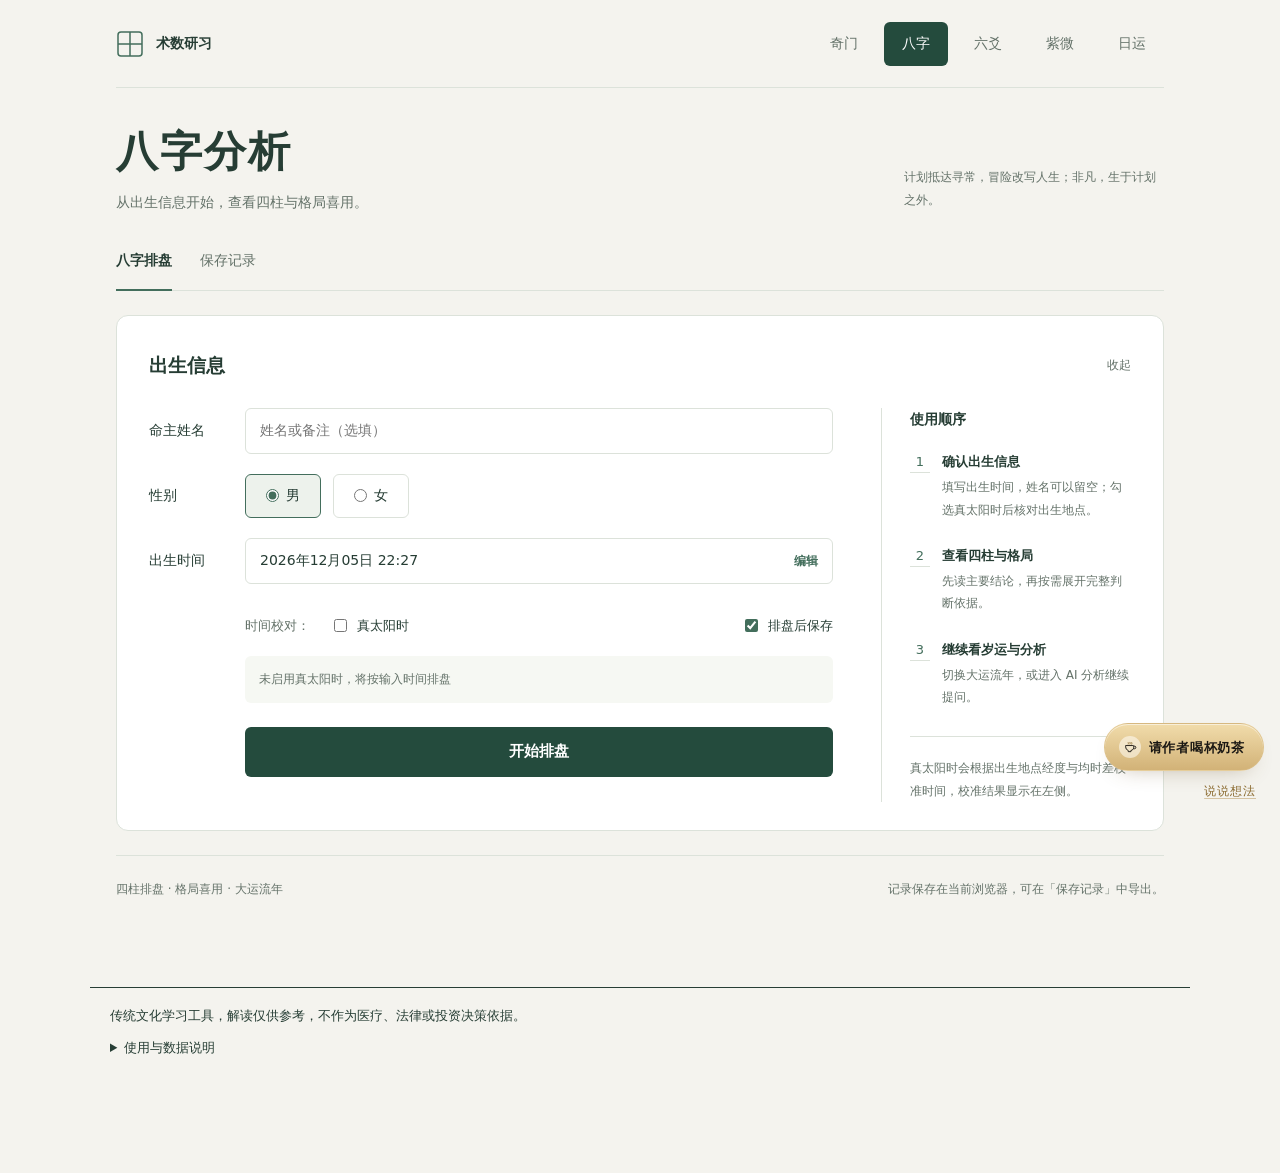
==== bazi.html @ c70328d0 "feat(support): 手机抽屉入口与打赏漏斗埋点 手机滚动线性露茶杯、点开抽屉；Umami 记录点击/建单成功失败/到账。" ====
<!DOCTYPE html>
<html lang="zh-CN">
<head>
<meta charset="UTF-8">
<meta name="viewport" content="width=device-width, initial-scale=1.0, user-scalable=yes, maximum-scale=3.0">
<title>八字四柱排盘 · 传统文化学习工具</title>
<meta name="description" content="演示传统八字四柱排盘，查看格局与岁运条件，供传统文化学习参考。">
<style>
:root{
  --bg:#f4f3ee;
  --card:#fff;
  --soft:#fbfaf7;
  --ink:#263d34;
  --muted:#647269;
  --line:#dce2da;
  --gold:#436e5c;
  --gold-soft:#edf2ec;
  --black:#244b3d;
  --red:#345b49;
  --green:#236b58;
  --shadow:none;
  --wood:#287455;
  --fire:#b34239;
  --earth:#8a5d25;
  --metal:#846620;
  --water:#2e658d;
}
*{box-sizing:border-box}
html{background:var(--bg)}
body{
  margin:0;
  min-height:100vh;
  color:var(--ink);
  font-family:"Microsoft YaHei","PingFang SC",system-ui,sans-serif;
  background:var(--bg);
}
button,input,select{font:inherit}
.page{max-width:1020px;margin:0 auto;padding:28px 16px 48px}
.top{text-align:center;margin-bottom:18px}
.top-row{display:flex;justify-content:center;gap:10px;flex-wrap:wrap;margin-bottom:10px}
.back{
  display:inline-flex;
  align-items:center;
  justify-content:center;
  min-height:34px;
  padding:0 14px;
  border:1px solid rgba(180,147,80,.42);
  border-radius:999px;
  background:rgba(255,255,255,.82);
  color:#7a5b25;
  text-decoration:none;
  font-size:13px;
  font-weight:700;
  cursor:pointer;
}
.back[aria-current="page"]{color:#fff;background:#4d525c;border-color:#4d525c}
h1{margin:0;font-size:32px;letter-spacing:3px;color:#222}
.sub{margin-top:7px;color:#647269;font-size:14px;letter-spacing:2px}
.life-note{margin:6px 0 0;color:#647269;font-size:12px}
.entry-card,.result-card,.core-card{
  background:rgba(255,255,255,.96);
  border:1px solid var(--line);
  box-shadow:var(--shadow);
}
.entry-card{
  max-width:690px;
  margin:0 auto 18px;
  padding:34px 42px;
  border-radius:26px;
}
.entry-card summary{
  cursor:pointer;
  list-style:none;
  font-weight:900;
  color:var(--red);
  display:flex;
  align-items:center;
  justify-content:space-between;
  margin:-8px 0 4px;
}
.entry-card summary::-webkit-details-marker{display:none}
.entry-card summary::after{content:'展开';font-size:13px;color:var(--gold)}
.entry-card[open] summary::after{content:'收起'}
.basic-dashboard{display:grid;gap:16px;margin-bottom:16px}
.field{display:grid;grid-template-columns:96px 1fr;gap:14px;align-items:center;margin-bottom:18px}
#birthLocationField[hidden]{display:none!important}
.field>label{font-size:15px;color:#222}
.field input[type=text],.display-field,.editor-panel input,.editor-panel select,.ai-controls textarea,.ai-controls select,.ai-followup textarea{
  width:100%;
  min-height:40px;
  border:1px solid #ddd6c8;
  border-radius:8px;
  background:#fff;
  color:#222;
  padding:0 14px;
  outline:none;
}
.field input:focus,.display-field:focus,.editor-panel input:focus,.editor-panel select:focus,.ai-controls textarea:focus,.ai-controls select:focus,.ai-followup textarea:focus{
  border-color:var(--gold);
  box-shadow:0 0 0 3px rgba(67,110,92,.14);
}
.display-field{text-align:left;cursor:pointer}
.segmented{display:flex;gap:30px;align-items:center}
.segmented label,.options label{display:inline-flex;gap:7px;align-items:center}
.segmented input,.options input{accent-color:var(--gold)}
.editor-panel{
  grid-column:2;
  margin-top:8px;
  border:1px solid #e8ddc8;
  border-radius:16px;
  background:#fcfdf9;
  padding:12px;
}
.time-grid{display:grid;grid-template-columns:1.1fr repeat(4,1fr);gap:8px}
.year-control{min-width:0}
.year-control input{height:100%}
.birth-year-picker{display:none}
.location-list{display:grid;gap:8px;margin-top:10px}
.location-option{
  display:flex;
  justify-content:space-between;
  gap:10px;
  align-items:center;
  border:1px solid #dce2da;
  border-radius:12px;
  background:#fff;
  padding:10px 12px;
  text-align:left;
  cursor:pointer;
}
.location-option:hover{border-color:var(--gold);background:#f5f7f1}
.location-option span{font-size:12px;color:#746b60}
.custom-location{
  margin-top:10px;
  border-top:1px dashed #dce2da;
  padding-top:10px;
}
.custom-title{font-size:12px;color:#806742;margin-bottom:8px;font-weight:700}
.custom-row{display:grid;grid-template-columns:1fr 1fr auto;gap:8px}
.custom-row input{
  width:100%;
  border:1px solid #dce2da;
  border-radius:10px;
  padding:9px 10px;
  background:#fcfdf9;
}
.custom-row button{
  border:1px solid var(--line);
  border-radius:10px;
  background:#f5f7f1;
  color:#694a20;
  padding:0 12px;
  font-weight:800;
  cursor:pointer;
}
.options{display:flex;gap:24px;margin:10px 0 16px 110px;color:#333}
.solar-preview{
  margin-left:110px;
  color:#69727f;
  font-size:14px;
  line-height:1.8;
}
.build-btn{
  display:block;
  width:calc(100% - 110px);
  margin:28px 0 0 110px;
  border:0;
  border-radius:999px;
  background:var(--black);
  color:#ffffff;
  min-height:58px;
  font-size:18px;
  font-weight:800;
  cursor:pointer;
}
.build-btn:hover{filter:brightness(1.12)}
.home-tabs{
  max-width:690px;
  margin:0 auto 12px;
}
.display-mode{
  display:inline-grid;
  grid-template-columns:repeat(2,1fr);
  padding:3px;
  border:1px solid rgba(180,147,80,.42);
  border-radius:999px;
  background:rgba(255,255,255,.82);
}
.display-mode button{
  min-width:58px;
  min-height:28px;
  border:0;
  border-radius:999px;
  background:transparent;
  color:#765f3c;
  font-size:12px;
  font-weight:800;
  cursor:pointer;
}
.display-mode button.active{background:#151515;color:#ffffff}
.structure-title-row{position:relative;display:flex;align-items:center;justify-content:center;min-height:36px;margin-bottom:8px}
.structure-title-row .section-title{margin-bottom:0}
.structure-title-row .display-mode{position:absolute;right:0;top:50%;transform:translateY(-50%)}
body:not([data-display-mode="professional"]) .professional-only{display:none!important}
body[data-display-mode="professional"] .standard-only{display:none!important}
.mode-copy{display:block}
.plain-intro{margin:0 0 8px;color:#6f6252;line-height:1.65}
.reading-guide{
  margin-top:12px;
  padding:12px;
  border:1px solid #dce2da;
  border-radius:8px;
  background:#fffcf5;
  color:#493d2d;
  line-height:1.75;
}
.reading-guide h3{margin:0 0 8px;color:#9d2d20;font-size:16px}
.reading-guide p{margin:5px 0}
.reading-guide strong{color:#7f2b20}
.guide-grid{display:grid;grid-template-columns:repeat(2,minmax(0,1fr));gap:8px}
.guide-item{padding:9px 10px;border:1px solid #efe1c7;border-radius:6px;background:#fffefb}
.guide-item b{display:block;margin-bottom:3px;color:#8e2d22}
.reasoning-chain{display:flex;flex-wrap:wrap;align-items:center;gap:6px}
.reasoning-chain span{padding:4px 8px;border:1px solid #e8d4ad;border-radius:6px;background:#f5f7f1;color:#70481a;font-weight:700}
.history-home{
  max-width:690px;
  margin:0 auto 18px;
}
.home-panel{display:none}
.home-panel.active{display:block}
.result-area{max-width:960px;margin:0 auto}
.result-area[hidden]{display:none}
.home-tabs,.bazi-tabs{
  display:grid;
  grid-template-columns:repeat(4,1fr);
  gap:8px;
  margin:0 0 14px;
}
.home-tabs{grid-template-columns:repeat(2,1fr);margin:0 auto 12px}
.home-tabs button,.bazi-tabs button{
  border:1px solid #c6d2c4;
  border-radius:999px;
  background:#f5f7f1;
  color:#72531e;
  min-height:38px;
  font-weight:800;
  cursor:pointer;
}
.home-tabs button.active,.bazi-tabs button.active{
  background:#111;
  border-color:#111;
  color:#ffffff;
}
.bazi-view{display:none}
.bazi-view.active{display:block}
.core-cards{display:grid;grid-template-columns:repeat(4,1fr);gap:14px;margin-bottom:14px}
.core-cards[hidden]{display:none!important}
.core-card{border-radius:18px;padding:18px;min-height:126px}
.core-card span,.section-title{display:block;color:#647269;font-size:14px;margin-bottom:8px}
.core-card strong{display:block;font-size:28px;line-height:1.22;color:var(--red)}
.core-card em{display:block;margin-top:8px;color:#6f675d;font-style:normal;font-size:13px;line-height:1.45}
.info-grid{display:grid;grid-template-columns:repeat(2,1fr);gap:10px}
.info-grid div{border:1px solid #dce2da;border-radius:12px;background:#fffaf2;padding:12px 14px}
.info-grid b{display:block;color:var(--red);font-size:13px;margin-bottom:6px}
.info-grid span{display:block;color:#253348;line-height:1.45}
.section-head{display:flex;align-items:center;justify-content:center;gap:10px;margin-bottom:10px}
.section-head .section-title{margin-bottom:0}
.small-action{border:1px solid #c6d2c4;border-radius:999px;background:#f5f7f1;color:#72531e;min-height:32px;padding:0 12px;font-size:13px;font-weight:800;cursor:pointer}
.small-action:hover{background:#fff2d8}
.pillar-stack-summary{
  display:grid;
  grid-template-columns:repeat(4,1fr);
  gap:8px;
  margin-top:2px;
}
.pillar-stack{
  min-width:0;
  border:1px solid #e2e7dc;
  border-radius:12px;
  background:#f5f7f1;
  padding:8px 4px;
  text-align:center;
}
.pillar-stack small{
  display:block;
  margin-bottom:5px;
  color:#8a7d70;
  font-size:11px;
  font-weight:700;
}
.pillar-stack b{
  display:block;
  font-size:26px;
  line-height:1;
  font-weight:900;
}
.pillar-stack b+ b{margin-top:6px}
.result-card{border-radius:18px;padding:18px;margin-bottom:14px;overflow:hidden}
.section-title{font-weight:800;color:#a8762f;text-align:center;font-size:16px}
.pillar-table{width:100%;border-collapse:collapse;text-align:center}
.pillar-table th,.pillar-table td{border-bottom:1px solid #e8ede3;padding:10px 8px;vertical-align:middle}
.pillar-table th{color:#647269;background:#faf7f1;font-size:13px}
.pillar-table .row-label{width:82px}
.pillar-table tr:last-child th,.pillar-table tr:last-child td{vertical-align:top}
.pillar-table-wrap{overflow-x:auto}
.pillar-table-wrap .pillar-table{min-width:860px}
.pillar-table small{display:block;color:#a8762f;font-size:11px;margin-top:3px}
.stem,.branch{font-size:36px;font-weight:900;line-height:1.1}
.hidden-stems{line-height:1.7;font-size:13px}
.wx-木{color:var(--wood)}.wx-火{color:var(--fire)}.wx-土{color:var(--earth)}.wx-金{color:var(--metal)}.wx-水{color:var(--water)}
.structure-grid{display:grid;grid-template-columns:1fr 1fr;gap:18px}
.wx-row{display:grid;grid-template-columns:36px 1fr 46px;gap:10px;align-items:center;margin-bottom:10px}
.wx-row div{height:10px;background:#efe8dc;border-radius:999px;overflow:hidden}
.wx-row i{display:block;height:100%;background:var(--gold);border-radius:999px}
.structure-note{display:grid;gap:10px}
.note-line{border:1px solid #e2e7dc;background:#f5f7f1;border-radius:10px;padding:10px 12px;line-height:1.65;color:#433a31}
.relation-list{display:flex;flex-wrap:wrap;gap:8px;margin-top:12px}
.tag{border:1px solid #dce2da;background:#f5f7f1;border-radius:8px;padding:6px 9px;color:#604722;font-size:13px}
.detail-grid{display:grid;grid-template-columns:repeat(2,1fr);gap:10px;margin-top:12px}
.detail-box{border:1px solid #e2e7dc;background:#fcfdf9;border-radius:12px;padding:11px 12px;line-height:1.65;color:#433a31}
.detail-box strong{color:#9b2f22}
.detail-box-heading{display:flex;align-items:center;gap:6px}
.explain-help{position:relative;display:inline-flex;align-items:center;margin-left:6px;vertical-align:middle}
.explain-help-button{display:inline-grid;place-items:center;width:18px;height:18px;padding:0;border:1px solid #c9a96e;border-radius:50%;background:#f5f7f1;color:#76501f;font:800 12px/1 Arial,sans-serif;cursor:help}
.explain-help-button:focus-visible{outline:2px solid #9b2f22;outline-offset:2px}
.explain-help-popover{position:absolute;z-index:30;top:calc(100% + 8px);left:-6px;width:min(410px,calc(100vw - 48px));padding:13px 14px;border:1px solid #dfc89e;border-radius:8px;background:#fcfdf9;box-shadow:0 10px 28px rgba(67,58,49,.18);color:#433a31;font-size:13px;font-weight:400;line-height:1.65;opacity:0;visibility:hidden;transform:translateY(-4px);pointer-events:none;transition:opacity .16s ease,transform .16s ease,visibility .16s ease}
.explain-help.is-open .explain-help-popover{opacity:1;visibility:visible;transform:translateY(0);pointer-events:auto}
.explain-help-backdrop,.explain-help-close{display:none}
@media(hover:hover) and (pointer:fine){
  .explain-help:hover .explain-help-popover,.explain-help:focus-within .explain-help-popover{opacity:1;visibility:visible;transform:translateY(0);pointer-events:auto}
}
.detail-box:nth-child(even) .explain-help-popover,.note-line .explain-help-popover,.pattern-score-help .explain-help-popover{right:-6px;left:auto}
.explain-help-popover b{display:block;margin-bottom:5px;color:#9b2f22;font-size:14px}
.explain-help-popover p{margin:0 0 8px}
.explain-help-popover ul{margin:0 0 8px;padding-left:18px}
.explain-help-popover li+li{margin-top:4px}
.explain-help-popover p:last-child{margin-bottom:0}
.pattern-score-help .explain-help-popover p:last-child{font-weight:800}
.classical-pattern-note{display:block;margin-top:8px;padding-top:7px;border-top:1px solid #e2e7dc;color:#806f5d;font-size:12px;line-height:1.6}
.summary-panel{margin-top:12px;border:1px solid #e2e7dc;background:#fcfdf9;border-radius:14px;padding:13px}
.summary-panel h3{margin:0 0 10px;color:#9b2f22;font-size:15px}
.summary-panel .relation-list{margin-top:0}
.luck-table{width:100%;border-collapse:collapse;text-align:center}
.luck-table th,.luck-table td{border-bottom:1px solid #e8ede3;padding:10px 8px}
.luck-table th{background:#faf7f1;color:#647269}
.luck-table .current-luck{background:#edf3e7;color:#8a2f20;font-weight:800}
.luck-overview{display:grid;grid-template-columns:1fr 1fr;gap:10px;margin:12px 0}
.luck-overview .detail-box{margin:0}
.luck-rail{
  display:grid;
  grid-auto-flow:column;
  grid-auto-columns:minmax(118px,1fr);
  gap:10px;
  overflow-x:auto;
  padding:2px 2px 12px;
  margin:8px 0 14px;
  scroll-snap-type:x proximity;
}
.luck-card{
  scroll-snap-align:start;
  border:1px solid #dce2da;
  border-radius:16px;
  background:linear-gradient(180deg,#fcfdf9,#f3f6ee);
  padding:12px 10px;
  min-height:154px;
  box-shadow:0 10px 24px rgba(58,42,18,.06);
}
.luck-card.active{
  border-color:#9b2f22;
  background:linear-gradient(180deg,#edf3e7,#e7efdf);
  box-shadow:0 14px 28px rgba(35,45,35,.06);
}
.luck-card small{display:block;color:#867766;font-weight:800;font-size:12px}
.luck-card .luck-age{color:#9b2f22}
.luck-card .luck-gz{display:block;margin:8px 0 6px;color:#9b2f22;font-size:30px;line-height:1;font-weight:900}
.luck-card .luck-meta{display:grid;gap:5px;color:#554333;font-size:13px}
.luck-card .luck-now{margin-top:8px;color:#1f644f;font-weight:900;font-size:12px}
.flow-year-strip{
  display:flex;
  gap:8px;
  overflow-x:auto;
  padding:2px 2px 10px;
  margin:6px 0 10px;
}
.flow-year{
  flex:0 0 auto;
  border:1px solid #dce2da;
  border-radius:12px;
  background:#f5f7f1;
  color:#65491e;
  padding:9px 12px;
  min-width:96px;
  text-align:center;
}
.flow-year.current{border-color:#9b2f22;background:#e7efdf;color:#9b2f22;font-weight:900}
.flow-year b{display:block;font-size:16px;margin-bottom:2px}
.flow-year span{display:block;font-size:12px;color:#766a5c}
.luck-detail{margin-top:12px;border:1px solid #dce2da;border-radius:14px;background:#fcfdf9;overflow:hidden}
.luck-detail summary{cursor:pointer;padding:11px 14px;color:#7a2f22;font-weight:900;background:#f3f6ee}
.luck-detail .luck-table{margin:0}
.luck-professional{display:grid;gap:14px}
.luck-origin,.luck-selector,.luck-detail-panel{
  border:1px solid #dce2da;
  border-radius:16px;
  background:#fcfdf9;
  overflow:hidden;
}
.luck-block-title{
  display:flex;
  justify-content:space-between;
  align-items:center;
  gap:10px;
  padding:11px 14px;
  background:#f3f6ee;
  color:#9b2f22;
  font-weight:900;
}
.luck-block-title span{color:#7a746c;font-size:12px;font-weight:700}
.origin-strip{
  display:grid;
  grid-template-columns:repeat(4,1fr);
  gap:0;
  border-top:1px solid #f0e3cb;
}
.origin-col{padding:12px 10px;text-align:center;border-right:1px solid #f0e3cb}
.origin-col:last-child{border-right:0}
.origin-col small{display:block;color:#887b6b;font-weight:800}
.origin-col .origin-gz{display:grid;gap:5px;margin:7px 0}
.origin-col .origin-gz b{font-size:28px;line-height:1;font-weight:900}
.origin-col .origin-meta{color:#6a5a48;font-size:12px;line-height:1.7}
.fortune-row{border-top:1px solid #f0e3cb;padding:11px 12px}
.fortune-row h4{margin:0 0 9px;color:#7a2f22;font-size:14px}
.fortune-scroll{display:flex;gap:8px;overflow-x:auto;padding-bottom:8px;overscroll-behavior-x:contain;scroll-snap-type:x proximity}
.fortune-grid{display:grid;gap:8px;padding-bottom:0}
.year-grid{grid-template-columns:repeat(10,minmax(72px,1fr))}
.month-grid{grid-template-columns:repeat(12,minmax(64px,1fr))}
.fortune-item{
  flex:0 0 auto;
  min-width:102px;
  border:1px solid #dce2da;
  border-radius:12px;
  background:#f5f7f1;
  color:#5f4822;
  min-height:112px;
  padding:9px 10px;
  text-align:center;
  cursor:pointer;
  scroll-snap-align:start;
}
.fortune-item:hover{border-color:#b49350}
.fortune-item.active{border-color:#9b2f22;background:#e7efdf;color:#9b2f22;box-shadow:0 10px 24px rgba(35,45,35,.06)}
.fortune-label,.fortune-meta{display:block;line-height:1.25}
.fortune-label{color:#6a5844;font-size:13px;font-weight:900}
.fortune-meta{min-height:16px;color:#8a7b68;font-size:12px}
.fortune-pillar{display:grid;grid-template-columns:1fr auto;align-items:baseline;gap:5px;text-align:left;line-height:1.1}
.fortune-pillar b{font-size:22px;line-height:1;font-weight:900}
.fortune-pillar small{color:#817362;font-size:12px;font-weight:800}
.month-item{min-width:86px}
.year-grid .fortune-item,.month-grid .fortune-item{min-width:0}
.luck-detail-grid{display:grid;grid-template-columns:repeat(3,1fr);gap:10px;padding:12px}
.analysis-box{border:1px solid #dce2da;background:#f5f7f1;border-radius:13px;padding:12px;line-height:1.7}
.analysis-box strong{display:block;color:#9b2f22;margin-bottom:5px}
.analysis-box .relation-list{margin-top:0}
.luck-outlook-summary{display:grid;grid-template-columns:repeat(2,minmax(0,1fr));gap:10px;padding:0 12px 12px}
.fortune-outcome{display:block;margin-top:6px;font-size:12px;font-weight:800;line-height:1.5}
.outlook-tag{display:inline-block;border:1px solid currentColor;border-radius:6px;padding:1px 6px;margin:0 4px 4px 0;font-size:12px;font-weight:800}
.outlook-positive{color:#286447;background:#edf6ed}
.outlook-negative{color:#9b2f22;background:#fff0eb}
.outlook-mixed{color:#8a5b17;background:#fff5dc}
.outlook-neutral,.outlook-pending,.outlook-unavailable{color:#6e6254;background:#f5f1e9}
.outlook-evidence{padding-left:20px;margin:6px 0}
.outlook-note{font-size:12px;color:#786a59;margin:6px 0 0}
.outlook-details{margin-top:8px;font-size:13px;line-height:1.7}
.outlook-details>summary{cursor:pointer;color:var(--muted);font-size:12px}
.luck-extra{margin:0 12px 12px}
.selected-stack{display:flex;flex-wrap:wrap;gap:8px;padding:0 12px 12px}
.quick-ai{display:flex;flex-wrap:wrap;gap:8px;margin:10px 0 12px}
.quick-ai button{
  border:1px solid #c6d2c4;
  border-radius:9px;
  background:#f5f7f1;
  color:#6f4a1d;
  padding:7px 10px;
  font-weight:800;
  cursor:pointer;
}
.ai-controls{display:grid;grid-template-columns:1fr 150px 120px 96px 96px;gap:10px;align-items:center;margin-top:12px}
.secondary,.primary-small{
  min-height:40px;
  border:1px solid #c6d2c4;
  border-radius:10px;
  background:#f5f7f1;
  color:#6f4a1d;
  font-weight:800;
  cursor:pointer;
}
.primary-small{background:linear-gradient(180deg,#2c745f,#185743);border-color:#185743;color:#fff}
.ai-controls textarea,.ai-followup textarea{box-sizing:border-box;min-height:66px;max-height:164px;overflow-y:auto;resize:vertical;padding:10px 14px;font:inherit;line-height:1.5}
.ai-result{
  min-height:72px;
  margin-top:14px;
  border-top:1px dashed #d9c59c;
  padding-top:14px;
  color:#1f644f;
  line-height:1.85;
  font-size:14px;
}
.ai-turn{border:1px solid #dce2da;border-radius:14px;background:#fcfdf9;margin-bottom:14px;overflow:hidden}
.ai-turn-question{display:grid;grid-template-columns:auto 1fr auto auto;gap:10px;align-items:center;background:#edf3e7;border-bottom:1px solid #dce2da;padding:10px 12px;color:#7a2f22}
.ai-turn-question::-webkit-details-marker{display:none}
.ai-turn-question b{background:#9b2f22;color:#fff;border-radius:999px;padding:3px 8px;font-size:12px}
.ai-turn-question strong{grid-column:1/-1;color:#222;font-size:15px}
.ai-turn-question span{font-size:12px;color:#657167;text-align:right}
.turn-toggle{border:1px solid #c6d2c4;border-radius:999px;background:#fff;color:#7a2f22;font-weight:800;padding:4px 9px;cursor:pointer}
.turn-toggle::after{content:'展开'}
.ai-turn[open] .turn-toggle::after{content:'收起'}
.turn-delete{border:1px solid #c6d2c4;border-radius:999px;background:#f5f7f1;color:#7a2f22;font-weight:800;padding:4px 9px;cursor:pointer}
.ai-turn-answer{white-space:pre-wrap;padding:13px 14px;color:#1f644f}
.ai-history-tools{display:flex;justify-content:flex-end;margin:10px 0 0}
.ai-history-tools button{border:1px solid #c6d2c4;border-radius:999px;background:#f5f7f1;color:#7a2f22;font-weight:800;padding:6px 12px;cursor:pointer}
.fact-check{border-bottom:1px dashed #dce2da;background:#fbf8ef;padding:10px 14px;color:#5d4c35}
.fact-check strong{color:#9b2f22}
.fact-check.ok strong{color:#1f644f}
.fact-check ul{margin:6px 0 0 18px;padding:0}
.ai-followup{display:grid;grid-template-columns:1fr 110px;gap:10px;margin-top:12px}
.ai-pending{display:flex;align-items:center;gap:8px;margin-top:12px;padding:10px 12px;border:1px dashed #8ab49f;border-radius:10px;background:#f0f8f2;color:#1f644f;font-weight:800}
.ai-pending:before{content:'⏳';animation:ai-pending-pulse 1.2s ease-in-out infinite}
@keyframes ai-pending-pulse{50%{opacity:.48;transform:translateY(-1px)}}
@media(prefers-reduced-motion:reduce){.ai-pending:before{animation:none}}
.history-list{display:grid;gap:8px;margin-top:12px}
.history-toolbar{display:grid;grid-template-columns:minmax(0,1fr) 130px auto auto;gap:8px;margin-top:12px}
.history-toolbar input,.history-toolbar select,.history-toolbar button{
  min-height:40px;
  border:1px solid #c6d2c4;
  border-radius:9px;
  background:#fcfdf9;
  color:#5f4822;
  padding:0 10px;
}
.history-toolbar button{font-weight:800;cursor:pointer;background:#f5f7f1}
.history-status{min-height:20px;margin-top:8px;color:#72685d;font-size:12px}
.history-status.error{color:#9b2f22;font-weight:800}
.local-note{margin-top:8px;color:#657167;font-size:12px;line-height:1.6}
.history-item{
  display:grid;
  grid-template-columns:1fr auto;
  justify-content:space-between;
  gap:10px;
  align-items:center;
  border:1px solid #dce2da;
  border-radius:12px;
  background:#fcfdf9;
  padding:10px 12px;
  cursor:pointer;
  text-align:left;
}
.history-main{border:0;background:transparent;text-align:left;cursor:pointer;color:#222;font-weight:800;padding:0}
.history-item em{color:#657167;font-style:normal;font-size:12px}
.history-actions{display:flex;gap:6px}
.history-actions button{border:1px solid #c6d2c4;border-radius:8px;background:#f5f7f1;color:#6f4a1d;font-weight:800;padding:6px 9px;cursor:pointer}
.empty{color:#647269;font-size:13px;padding:8px}
@media(max-width:800px){
  body.help-popover-open{overflow:hidden}
  .explain-help.is-open{z-index:60}
  .explain-help-backdrop{position:fixed;z-index:58;inset:0;background:rgba(35,29,23,.38)}
  .explain-help.is-open .explain-help-backdrop{display:block}
  .explain-help-popover,.detail-box:nth-child(even) .explain-help-popover,.note-line .explain-help-popover,.pattern-score-help .explain-help-popover{position:fixed;z-index:59;top:50%;right:auto;bottom:auto;left:50%;width:calc(100vw - 32px);max-width:440px;max-height:calc(100vh - 32px);max-height:calc(100dvh - 32px);padding:18px 44px 18px 18px;overflow:auto;overscroll-behavior:contain;transform:translate(-50%,-48%)}
  .explain-help:not(.is-open) .explain-help-popover{opacity:0;visibility:hidden;transform:translate(-50%,-48%);pointer-events:none}
  .explain-help.is-open .explain-help-popover{transform:translate(-50%,-50%)}
  .explain-help-close{position:absolute;top:8px;right:8px;display:grid;place-items:center;width:32px;height:32px;padding:0;border:0;border-radius:50%;background:#f3e8d5;color:#6d4b22;font:700 22px/1 Arial,sans-serif;cursor:pointer}
  .explain-help-close:focus-visible{outline:2px solid #9b2f22;outline-offset:2px}
  .page{padding:18px 12px 34px}
  h1{font-size:26px}
  .entry-card{padding:24px 18px;border-radius:18px}
  .field{grid-template-columns:1fr;gap:8px}
  .editor-panel{grid-column:1}
  .time-grid{grid-template-columns:1.45fr repeat(4,minmax(0,1fr))}
  .options,.solar-preview,.build-btn{margin-left:0;width:100%}
  .core-cards{grid-template-columns:1fr 1fr}
  .structure-grid{grid-template-columns:1fr}
  .detail-grid{grid-template-columns:1fr}
  .luck-overview{grid-template-columns:1fr}
  .luck-rail{grid-auto-columns:minmax(132px,42vw)}
  .origin-strip{grid-template-columns:repeat(2,1fr)}
  .origin-col:nth-child(2){border-right:0}
  .origin-col:nth-child(-n+2){border-bottom:1px solid #f0e3cb}
  .luck-detail-grid{grid-template-columns:1fr}
  .luck-outlook-summary{grid-template-columns:1fr}
  .bazi-tabs{position:sticky;top:0;z-index:30;margin:0 -2px 14px;padding:6px 2px 8px;background:#fcfdf9;box-shadow:0 5px 12px rgba(67,58,49,.08)}
  .fortune-scroll.year-grid,.fortune-scroll.month-grid{display:flex;gap:8px;overflow-x:auto;padding-bottom:8px}
  .fortune-scroll .fortune-item{min-width:0;border-radius:10px;padding:8px 7px}
  .luck-scroll .fortune-item{flex-basis:88px}
  .year-grid .fortune-item{flex-basis:78px}
  .month-grid .fortune-item{flex-basis:74px}
  .fortune-label{font-size:13px}
  .fortune-meta,.fortune-pillar small{font-size:12px}
  .fortune-pillar b{font-size:21px}
  .ai-controls{grid-template-columns:1fr 1fr}
  .ai-controls textarea{grid-column:1/-1}
  .ai-followup{grid-template-columns:1fr}
  .history-toolbar{grid-template-columns:1fr 1fr}
  .history-toolbar input{grid-column:1/-1}
}
@media(max-width:520px){
  .page{padding:10px 8px 28px}
  .top{margin-bottom:10px}
  .home-tabs,.bazi-tabs{grid-template-columns:repeat(2,1fr)}
  .core-cards{grid-template-columns:1fr}
  .info-grid{grid-template-columns:1fr}
  .result-card{padding:10px;border-radius:16px}
  .section-title{font-size:15px}
  .pillar-table-wrap{overflow:visible;margin:0 -5px}
  .pillar-table-wrap .pillar-table{min-width:0;table-layout:fixed}
  .pillar-table{font-size:11px}
  .pillar-table th,.pillar-table td{padding:5px 1px}
  .pillar-table th{font-size:11px}
  .pillar-table .row-label{width:30px;font-size:10px}
  .pillar-table small{font-size:9px;margin-top:1px}
  .stem,.branch{font-size:22px}
  .hidden-stems{font-size:10px;line-height:1.35}
  .pillar-table tr:last-child td{font-size:10px;line-height:1.3;text-align:center}
  .location-option{display:block}
  .location-option span{display:block;margin-top:4px}
  .year-control{display:grid;grid-template-columns:minmax(0,1fr) 24px;gap:0;height:44px;border:1px solid #ddd6c8;border-radius:8px;background:#fff;overflow:hidden}
  .year-control:focus-within{border-color:var(--gold);box-shadow:0 0 0 3px rgba(67,110,92,.14)}
  .year-control input,.year-control input:focus,.birth-year-picker,.birth-year-picker:focus{height:42px!important;min-height:42px;border:0!important;border-radius:0;background:transparent;box-shadow:none!important}
  .birth-year-picker{display:block;color:transparent;font-size:0!important;padding:0!important}
  .birth-year-picker option{color:#222;font-size:14px}
  .time-grid input,.time-grid select{min-width:0;min-height:44px;padding:0 4px;font-size:14px}
  .time-grid input[type=number]{appearance:textfield;-moz-appearance:textfield}
  .time-grid input[type=number]::-webkit-inner-spin-button{appearance:none;margin:0}
  .custom-row{grid-template-columns:1fr}
  .custom-row button{min-height:38px}
  .pillar-stack b{font-size:30px}
  .origin-strip{grid-template-columns:repeat(4,1fr)}
  .origin-col,.origin-col:nth-child(2){border-right:1px solid #f0e3cb;border-bottom:0;padding:8px 3px}
  .origin-col:last-child{border-right:0}
  .origin-col small{font-size:10px}
  .origin-col .origin-gz{gap:3px;margin:5px 0}
  .origin-col .origin-gz b{font-size:24px}
  .origin-col .origin-meta{font-size:10px;line-height:1.45}
  .luck-block-title{padding:9px 10px}
  .luck-block-title span{font-size:11px}
  .fortune-row{padding:9px 8px}
  .bazi-tabs{margin-bottom:12px}
  .fortune-scroll{gap:6px}
  .fortune-scroll .fortune-item{min-height:108px;padding:8px 6px}
  .luck-scroll .fortune-item{flex-basis:84px}
  .year-grid .fortune-item{flex-basis:74px}
  .month-grid .fortune-item{flex-basis:70px}
  .fortune-label{font-size:12px}
  .fortune-meta,.fortune-pillar small{font-size:11px}
  .fortune-pillar b{font-size:20px}
  .selected-stack{padding:0 8px 10px}
  .analysis-box{padding:10px}
  .back,.display-mode button,.home-tabs button,.bazi-tabs button,.history-actions button,.history-toolbar button,.history-toolbar select{min-height:44px}
  .structure-title-row{justify-content:space-between;gap:10px;min-height:44px}
  .structure-title-row .section-title{text-align:left}
  .structure-title-row .display-mode{position:static;width:auto;transform:none}
  .top-row{align-items:stretch}
  .guide-grid{grid-template-columns:1fr}
}
/* 八字页面：纸色底、墨绿操作、按需阅读。 */
:root{--motion-ease:cubic-bezier(.23,1,.32,1);--space-section:32px;--space-group:16px}
body{font-size:14px;line-height:1.65}
::selection{background:#d4e4d5;color:var(--ink)}
input,textarea{caret-color:var(--gold)}
:focus-visible{outline:2px solid var(--gold);outline-offset:4px}
.skip-link{position:absolute;z-index:70;top:8px;left:-9999px;padding:10px 16px;background:var(--card);color:var(--ink);border:1px solid var(--gold);border-radius:6px}
.skip-link:focus{left:16px}
button:disabled{opacity:.5;cursor:wait}
button,.back{transition:background-color 160ms ease,color 160ms ease,border-color 160ms ease,transform 120ms var(--motion-ease)}
button:active:not(:focus-visible){transform:translateY(1px)}
.page{max-width:1120px;padding:0 36px 64px}
.top{text-align:left;margin-bottom:var(--space-section)}
.appbar{display:flex;align-items:center;justify-content:space-between;gap:24px;min-height:88px;border-bottom:1px solid var(--line)}
.app-brand{display:flex;align-items:center;gap:12px;color:var(--ink);font-weight:700;white-space:nowrap}
.app-brand svg{width:28px;height:28px;color:var(--gold)}
.top-row{gap:8px;margin:0}
.back{border:0;border-radius:6px;background:transparent;color:var(--muted);min-height:44px;padding:0 18px;font-size:14px;font-weight:500}
.back:hover{background:var(--gold-soft);color:var(--ink)}
.back[aria-current="page"]{background:var(--black);color:#fff;border-color:transparent}
.page-intro{padding-top:36px;display:flex;align-items:flex-end;justify-content:space-between;gap:24px}
h1{font-family:"Noto Serif CJK SC","Source Han Serif SC","Songti SC",SimSun,serif;font-size:42px;font-weight:600;letter-spacing:2px;color:var(--ink);line-height:1.35}
.sub{margin-top:10px;font-size:14px;letter-spacing:0;color:var(--muted)}
.life-note{max-width:260px;font-size:12px;line-height:1.85;color:var(--muted);padding-bottom:3px}
.home-tabs{max-width:none;display:flex;gap:28px;border-bottom:1px solid var(--line);margin-bottom:24px}
.home-tabs button{position:relative;padding:0 0 14px;min-height:44px;background:transparent;border:0;border-radius:0;color:var(--muted);font-weight:500}
.home-tabs button.active{background:transparent;color:var(--ink);border-color:transparent;font-weight:700}
.home-tabs button.active::after{content:'';position:absolute;bottom:-1px;left:0;right:0;height:2px;background:var(--gold)}
.entry-card{max-width:none;margin-bottom:24px;border-radius:12px;padding:28px 32px;background:var(--card)}
.entry-card summary{margin:0;font-size:19px;font-weight:600;color:var(--ink);min-height:44px}
.entry-card summary::after{font-size:12px;font-weight:500;color:var(--muted)}
.entry-layout{display:grid;grid-template-columns:minmax(0,1fr) 250px;gap:48px;margin-top:20px}
.birth-form{min-width:0}
.field{grid-template-columns:80px minmax(0,1fr);gap:16px;margin-bottom:20px}
.field>label{font-size:14px;color:var(--ink)}
.field input[type=text],.display-field,.editor-panel input,.editor-panel select{min-height:46px;border-color:var(--line);border-radius:6px;color:var(--ink)}
.display-field{display:flex;align-items:center;justify-content:space-between;gap:12px;line-height:1.5;padding:10px 14px}
.display-field::after{content:'编辑';flex-shrink:0;color:var(--gold);font-size:12px;font-weight:600}
.display-field:hover{border-color:var(--gold);background:#f8faf6}
.segmented{gap:12px}
.segmented label{padding:8px 20px;border:1px solid var(--line);border-radius:6px;min-height:44px;cursor:pointer}
.segmented label:has(input:checked){border-color:var(--gold);background:var(--gold-soft);color:var(--ink)}
.segmented input{margin:0}
.options{gap:20px;margin:24px 0 12px 96px;flex-wrap:wrap;font-size:13px;color:var(--ink)}
.options label{min-height:36px;cursor:pointer}
.options-label{align-self:center;color:var(--muted)}
.option-save{margin-left:auto}
.solar-preview{margin-left:96px;font-size:12px;color:var(--muted);line-height:1.9;background:#f6f8f3;padding:12px 14px;border-radius:6px}
.solar-preview b{color:var(--ink);font-weight:600;font-variant-numeric:tabular-nums}
.build-btn{margin:24px 0 0 96px;width:calc(100% - 96px);min-height:50px;border-radius:6px;background:var(--black);color:#fff;font-size:15px;font-weight:600}
.build-btn:hover{filter:none;background:#345f4c}
.entry-guide{padding-left:28px;border-left:1px solid var(--line);color:var(--muted)}
.entry-guide h2{margin:0 0 20px;font-size:14px;font-weight:600;color:var(--ink)}
.entry-guide ol{list-style:none;padding:0;margin:0;display:grid;gap:24px;counter-reset:entry-step}
.entry-guide li{counter-increment:entry-step;position:relative;padding-left:32px}
.entry-guide li::before{content:counter(entry-step);position:absolute;left:0;top:0;font-size:13px;color:var(--gold);border-bottom:1px solid var(--line);width:20px;text-align:center}
.entry-guide b{display:block;font-size:13px;font-weight:600;color:var(--ink);margin-bottom:4px}
.entry-guide p{margin:0;font-size:12px;line-height:1.85}
.entry-guide .guide-footnote{margin-top:28px;padding-top:20px;border-top:1px solid var(--line)}
.editor-panel{border-color:var(--line);background:#f6f8f3;border-radius:8px}
.history-home,.result-area{max-width:none}
.result-heading{display:flex;justify-content:space-between;align-items:center;gap:20px;margin:0 0 24px}
.result-heading h2{margin:0 0 4px;font-size:24px;font-weight:600;color:var(--ink)}
.result-heading p{margin:0;color:var(--muted);font-size:13px}
.result-actions{display:flex;gap:8px;flex-shrink:0}
.result-actions button{min-height:44px;padding:0 16px;border:1px solid var(--line);background:var(--card);border-radius:6px;color:var(--ink);cursor:pointer}
.result-actions button:hover{border-color:var(--gold);background:var(--gold-soft)}
.bazi-tabs{display:flex;gap:8px;padding:5px;background:#e9ede5;border:0;border-radius:8px;margin-bottom:24px;position:sticky;top:8px;z-index:20}
.bazi-tabs button{flex:1;min-height:44px;border:0;border-radius:5px;background:transparent;color:var(--muted);font-size:14px;font-weight:500}
.bazi-tabs button.active{background:var(--card);color:var(--ink);box-shadow:0 2px 5px rgba(29,52,40,.06);font-weight:700}
.basic-dashboard{gap:16px;margin-bottom:24px}
.basic-dashboard>.section-title{display:none}
.core-cards{gap:0;margin:0;background:transparent;border-bottom:1px solid var(--line)}
.core-card{background:transparent;border:0;border-right:1px solid var(--line);border-radius:0;padding:0 20px 20px;min-height:0;box-shadow:none}
.core-card:first-child{padding-left:0}
.core-card:last-child{border-right:0;padding-right:0}
.core-card span{color:var(--muted);font-size:12px;margin-bottom:10px}
.core-card strong{font-size:26px;font-weight:600;color:var(--ink)}
.core-card em{font-size:12px;color:var(--muted);line-height:1.7}
.core-context{margin-top:8px;font-size:12px;color:var(--muted)}
.core-context summary{cursor:pointer;color:var(--gold);min-height:32px}
.core-context em{margin-top:4px}
.result-area{scroll-margin-top:16px}
.table-scroll-hint{display:none}
.pillar-stack-summary{gap:12px}
.pillar-stack{padding:0;border:0;background:transparent;border-radius:0}
.pillar-stack small{font-size:12px;color:var(--muted);margin-bottom:4px}
.pillar-stack b{font-family:SimSun,serif;font-size:21px;font-weight:600}
.pillar-stack b+b{margin-top:3px}
.section-title{color:var(--ink);text-align:left;font-size:16px;font-weight:600;margin-bottom:16px}
.result-card{padding:24px;border-radius:12px;background:var(--card);border-color:var(--line);box-shadow:none;margin-bottom:24px}
.basic-dashboard .result-card{margin:0}
.pillar-table-wrap .pillar-table{min-width:0}
.pillar-table th{background:#f4f6f1;color:var(--muted);font-weight:500}
.pillar-table th,.pillar-table td{border-color:#e9ede5;padding:12px 8px;font-variant-numeric:tabular-nums}
.pillar-table tr:nth-child(3) td,.pillar-table tr:nth-child(4) td{background:#fbfcf9}
.stem,.branch{font-family:SimSun,serif;font-weight:600}
.section-head,.structure-title-row{justify-content:space-between;margin-bottom:20px}
.structure-title-row .display-mode{position:static;transform:none}
.display-mode{border:1px solid var(--line);border-radius:6px;background:#f4f6f1}
.display-mode button{min-height:36px;border-radius:4px;color:var(--muted);font-weight:500}
.display-mode button.active{background:var(--black);color:#fff}
.structure-grid{grid-template-columns:minmax(180px,.65fr) minmax(0,1fr);gap:32px;align-items:center}
.wx-row{font-size:13px;grid-template-columns:28px 1fr 36px;margin-bottom:14px}
.wx-row em{font-style:normal;text-align:right;font-variant-numeric:tabular-nums;color:var(--muted)}
.wx-row div{height:6px;background:#e9ede5}
.structure-note{gap:0}
.note-line{padding:10px 0;background:transparent;border:0;border-bottom:1px solid #e9ede5;border-radius:0;font-size:13px}
.note-line:last-child{border:0}
.detail-grid{gap:0 28px;margin-top:24px}
.detail-box{background:transparent;border:0;border-top:1px solid var(--line);border-radius:0;padding:16px 0;font-size:13px;line-height:1.85;min-width:0;overflow-wrap:anywhere}
.detail-box-heading{margin-bottom:8px}
.detail-box strong,.detail-box-heading strong{color:var(--ink);font-weight:600}
.structure-deep{margin-top:20px;border-top:1px solid var(--line)}
.structure-deep>summary{display:flex;align-items:center;justify-content:space-between;gap:12px;padding:18px 0 0;color:var(--gold);font-size:14px;font-weight:600;cursor:pointer;list-style:none}
.structure-deep>summary::-webkit-details-marker{display:none}
.structure-deep>summary::after{content:'展开';font-size:12px;font-weight:500;color:var(--muted)}
.structure-deep[open]>summary::after{content:'收起'}
.structure-deep .detail-grid{margin-top:8px}
.structure-deep .summary-panel{border:0;border-top:1px solid var(--line);border-radius:0;background:transparent;padding:20px 0 0}
.info-grid div,.analysis-box,.luck-outlook-item{background:#f7f9f4;border-color:var(--line);border-radius:8px}
.luck-origin,.luck-selector,.luck-detail-panel{border-color:var(--line);border-radius:8px}
.luck-block-title{background:#f3f6ee;color:var(--ink);font-weight:600}
.analysis-box strong{color:var(--ink);font-weight:600}
.fortune-item{background:#f7f9f4;border-color:var(--line);border-radius:6px;box-shadow:none}
.fortune-item.active{background:var(--gold-soft);border-color:var(--gold);box-shadow:inset 0 -2px var(--gold);color:var(--ink)}
.fortune-label,.fortune-pillar small{color:var(--muted)}
.ai-controls textarea,.ai-followup textarea{padding:12px;border-color:var(--line);line-height:1.65}
.secondary,.small-action,.quick-ai button,.history-actions button,.history-toolbar button{color:var(--ink);border-color:var(--line);background:#f5f7f1;font-weight:600}
.secondary,.primary-small{border-radius:6px;min-height:44px}
.primary-small{background:var(--black);border-color:var(--black);color:#fff;font-weight:600}
.ai-result{line-height:1.9}
.history-item{border-radius:8px;border-color:var(--line);background:#f8faf6;padding:16px}
.empty{padding:36px 16px;text-align:center;color:var(--muted)}
.page-footer{padding-top:24px;margin-top:12px;border-top:1px solid var(--line);display:flex;justify-content:space-between;gap:16px;font-size:12px;color:var(--muted)}
.result-area:not([hidden]){animation:bazi-result-enter 220ms var(--motion-ease)}
.editor-panel:not([hidden]){animation:bazi-editor-enter 180ms var(--motion-ease)}
body.keyboard-input .result-area,body.keyboard-input .editor-panel{animation:none}
@keyframes bazi-result-enter{from{opacity:.65;transform:translateY(6px)}to{opacity:1;transform:translateY(0)}}
@keyframes bazi-editor-enter{from{opacity:.65;transform:translateY(-3px)}to{opacity:1;transform:translateY(0)}}
@media(max-width:800px){
  .page{padding:0 20px 40px}
  .appbar{min-height:76px;gap:16px;flex-wrap:wrap;padding:16px 0}
  .app-brand{font-size:14px}
  .top-row{gap:4px}
  .back{padding:0 12px}
  .page-intro{padding-top:28px;display:block}
  h1{font-size:34px}
  .life-note{max-width:none;margin-top:12px}
  .entry-card{padding:24px}
  .entry-layout{grid-template-columns:1fr;gap:24px}
  .entry-guide{border-left:0;border-top:1px solid var(--line);padding:20px 0 0}
  .entry-guide ol{grid-template-columns:repeat(3,1fr);gap:16px}
  .entry-guide h2,.entry-guide .guide-footnote{display:none}
  .field{grid-template-columns:80px minmax(0,1fr)}
  .editor-panel{grid-column:2}
  .options,.solar-preview,.build-btn{margin-left:96px;width:calc(100% - 96px)}
  .core-cards{grid-template-columns:repeat(2,minmax(0,1fr));gap:20px 0}
  .core-card:nth-child(2){border:0;padding-right:0}
  .core-card:nth-child(3){padding-left:0}
  .structure-grid{grid-template-columns:1fr;gap:16px}
  .detail-grid{grid-template-columns:1fr}
  .bazi-tabs{margin:0 0 20px;top:8px;padding:5px;box-shadow:none}
}
@media(max-width:520px){
  .page{padding:0 16px 32px}
  .top{margin-bottom:24px}
  .appbar{display:block;padding:16px 0 10px}
  .app-brand{margin-bottom:10px}
  .top-row{display:grid;grid-template-columns:repeat(5,minmax(0,1fr));gap:4px}
  .back{padding:0 4px;font-size:13px;min-height:44px}
  .page-intro{padding-top:24px}
  h1{font-size:32px}
  .sub{font-size:13px}
  .life-note{font-size:12px}
  .home-tabs{margin-bottom:20px}
  .entry-card{padding:20px 16px}
  .entry-layout{margin-top:16px}
  .entry-card summary{font-size:17px}
  .field{grid-template-columns:1fr;gap:8px;margin-bottom:16px}
  .editor-panel{grid-column:1}
  .segmented label{flex:1;justify-content:center}
  .options,.solar-preview,.build-btn{margin-left:0;width:100%}
  .options{gap:16px;margin-top:8px}
  .build-btn{margin-top:20px}
  .entry-guide ol{grid-template-columns:1fr;gap:14px}
  .entry-guide p{font-size:12px}
  .entry-guide li{padding-left:28px}
  .result-heading{align-items:flex-start;flex-direction:column;gap:12px;margin-bottom:20px}
  .result-heading h2{font-size:21px}
  .result-heading p{font-size:12px;overflow-wrap:anywhere}
  .result-actions{width:100%}
  .result-actions button{flex:1}
  .bazi-tabs{gap:2px;top:4px;padding:4px}
  .bazi-tabs button{font-size:12px;min-width:0;padding:0 4px;min-height:44px}
  .core-card{padding:0 14px 18px}
  .core-card strong{font-size:22px}
  .core-card em{font-size:12px}
  .pillar-stack-summary{gap:6px}
  .pillar-stack b{font-size:19px}
  .result-card{padding:18px 14px;border-radius:10px;margin-bottom:20px}
  .pillar-table th,.pillar-table td{padding:6px 2px}
  .pillar-table,.pillar-table th,.hidden-stems{font-size:12px}
  .pillar-table .row-label{width:32px}
  .pillar-table tr:last-child td{font-size:12px;line-height:1.45}
  .fortune-meta,.fortune-pillar small{font-size:12px}
  .pillar-table-wrap{margin:0;overflow-x:auto}
  .pillar-table-wrap .pillar-table{min-width:0;table-layout:fixed}
  .pillar-table-wrap[data-transit] .pillar-table{min-width:600px;table-layout:auto;font-size:12px}
  .pillar-table-wrap[data-transit] .pillar-table th{font-size:12px}
  .table-scroll-hint{display:block;margin:0 0 8px;color:var(--muted);font-size:12px}
  .pillar-table td{overflow-wrap:anywhere}
  .section-title{font-size:15px}
  .structure-title-row{gap:8px}
  .display-mode button{min-width:48px;min-height:40px}
  .page-footer{display:block;font-size:12px}
  .page-footer span{display:block}
}
@media(prefers-reduced-motion:reduce){
  *,*::before,*::after{animation:none!important;transition:none!important;scroll-behavior:auto!important}
  button:active:not(:focus-visible){transform:none}
}
</style>
<link rel="stylesheet" href="premium-base.css?v=20261101.2">
<link rel="stylesheet" href="bazi-premium.css?v=20261101.2">
<link rel="canonical" href="https://qimenbazi.cn/bazi.html">
<script src="site-analytics.js?v=20261105.2"></script>
</head>
<body>
<a class="skip-link" href="#homeTabs">跳到排盘与记录</a>
<main class="page">
  <header class="top">
    <div class="appbar">
    <div class="app-brand"><svg viewBox="0 0 28 28" fill="none" aria-hidden="true"><rect x="2" y="2" width="24" height="24" rx="3" stroke="currentColor" stroke-width="1.5"/><path d="M14 2v24M2 14h24" stroke="currentColor" stroke-width="1.5"/></svg>术数研习</div>
    <nav class="top-row module-nav" aria-label="术数模块">
      <a class="back" href="index.html">奇门</a>
      <a class="back" href="bazi.html" aria-current="page">八字</a>
      <a class="back" href="liuyao.html">六爻</a>
      <a class="back" href="ziwei.html">紫微</a>
      <a class="back" href="daily.html">日运</a>
    </nav>
    </div>
    <div class="page-intro"><div>
    <h1>八字分析</h1>
    <div class="sub">从出生信息开始，查看四柱与格局喜用。</div>
    </div>
    <p class="life-note">计划抵达寻常，冒险改写人生；非凡，生于计划之外。</p>
    </div>
  </header>

  <div id="homeTabs" class="home-tabs" role="group" aria-label="排盘与记录" tabindex="-1">
    <button type="button" class="active" data-home-view="form" aria-pressed="true" onclick="showBaziHome('form')">八字排盘</button>
    <button type="button" data-home-view="history" aria-pressed="false" onclick="showBaziHome('history')">保存记录</button>
  </div>

  <details id="entryPanel" class="entry-card home-panel active" data-home-panel="form" open>
    <summary>出生信息</summary>
    <div class="entry-layout"><div class="birth-form">
    <div class="field">
      <label for="personName">命主姓名</label>
      <input id="personName" type="text" value="" placeholder="姓名或备注（选填）" autocomplete="off">
    </div>

    <div class="field gender-field">
      <label>性别</label>
      <div class="segmented">
        <label><input id="genderMale" name="gender" type="radio" value="男" checked> 男</label>
        <label><input id="genderFemale" name="gender" type="radio" value="女"> 女</label>
      </div>
    </div>

    <div class="field">
      <label>出生时间</label>
      <button id="birthTimeDisplay" class="display-field" type="button" aria-label="编辑出生时间" aria-controls="timeEditor" aria-expanded="false" onclick="toggleTimeEditor()">1990年05月07日 07:00</button>
      <div id="timeEditor" class="editor-panel" hidden></div>
    </div>

    <div class="options">
      <span class="options-label">时间校对：</span>
      <label><input id="useTrueSolar" type="checkbox" onchange="refreshSolarPreview()"> 真太阳时</label>
      <label class="option-save"><input id="autoSaveBuild" type="checkbox" checked> 排盘后保存</label>
    </div>

    <div class="field" id="birthLocationField" hidden>
      <label>出生地址</label>
      <button id="birthLocationDisplay" class="display-field" type="button" aria-label="编辑出生地址" aria-controls="locationPanel" aria-expanded="false" onclick="toggleLocationPanel()">云南省 曲靖市 麒麟区</button>
      <div id="locationPanel" class="editor-panel" hidden>
        <input id="locationSearch" type="search" aria-label="搜索出生地址" placeholder="搜索昆明 / 麒麟 / 师宗 / 罗平 / 上海" oninput="renderLocations()">
        <div id="locationList" class="location-list"></div>
        <div class="custom-location">
          <div class="custom-title">搜不到地点时，手动输入经度也可以校准真太阳时</div>
          <div class="custom-row">
            <input id="customLocationName" placeholder="地点名" aria-label="自定义地点名">
            <input id="customLongitude" type="number" step="0.0001" placeholder="东经，如 121.4737" aria-label="自定义地点经度">
            <button type="button" onclick="selectCustomLocation()">使用</button>
          </div>
        </div>
      </div>
    </div>

    <div id="solarPreview" class="solar-preview"></div>
    <button id="btnBuild" class="build-btn" type="button" onclick="buildBazi()">开始排盘</button>
    </div><aside class="entry-guide" aria-label="排盘使用说明">
      <h2>使用顺序</h2>
      <ol>
        <li><b>确认出生信息</b><p>填写出生时间，姓名可以留空；勾选真太阳时后核对出生地点。</p></li>
        <li><b>查看四柱与格局</b><p>先读主要结论，再按需展开完整判断依据。</p></li>
        <li><b>继续看岁运与分析</b><p>切换大运流年，或进入 AI 分析继续提问。</p></li>
      </ol>
      <p class="guide-footnote">真太阳时会根据出生地点经度与均时差校准时间，校准结果显示在左侧。</p>
    </aside></div>
  </details>

  <section id="historyPanel" class="result-card history-home home-panel" data-home-panel="history">
    <div class="section-title">保存记录</div>
    <div class="history-toolbar">
      <input id="baziHistorySearch" type="search" placeholder="搜索姓名、标题、四柱、地点" oninput="renderHistory()">
      <select id="baziHistorySort" onchange="renderHistory()" aria-label="记录排序">
        <option value="recent">最近使用</option>
        <option value="name">姓名首字母</option>
        <option value="created">最早保存</option>
      </select>
      <button type="button" onclick="exportBaziRecords()">导出</button>
      <button type="button" onclick="document.getElementById('baziRecordImport').click()">导入</button>
      <input id="baziRecordImport" type="file" accept="application/json,.json" hidden onchange="importBaziRecords(this)">
    </div>
    <div id="baziHistoryStatus" class="history-status" role="status"></div>
    <div class="local-note">记录只保存在当前浏览器；换手机或清理浏览器前，请先导出备份。</div>
    <div id="historyList" class="history-list"></div>
  </section>

  <section id="resultArea" class="result-area" aria-label="命盘结果" tabindex="-1" hidden></section>
  <footer class="page-footer"><span>四柱排盘 · 格局喜用 · 大运流年</span><span>记录保存在当前浏览器，可在「保存记录」中导出。</span></footer>
</main>

<script src="qimen.js"></script>
<script src="bazi-engine.js?v=20261014.1"></script>
<script src="site-notice.js?v=20261105.2"></script>
<script src="deepseek-client.js?v=20261105.4"></script>
<script src="vendor/qrcode-generator.js"></script>
<script src="site-service.js?v=20261105.13"></script>
<script src="premium-base.js?v=20261101.2" defer></script>
<script src="bazi-premium.js?v=20261101.2" defer></script>
<script>
var currentBazi=null;
var currentBaziView='structure';
var aiHistory=[];
var aiCollapsed={};
var luckSelection={luck:null,year:null,month:null};
var selectedLuckOutlookCache=null;
var activeBaziRecordId=null;
var editingActiveRecord=false;
var BAZI_RECORDS='bazi_records';
var DISPLAY_MODE_STORAGE='analysis_display_mode';
var baziAiRequestSeq=0;
var baziAiPendingRequest=0,baziAiTimer=null;
var baziRecordStorageError='';

function autoGrowBaziAiTextarea(el){
  if(!el)return;
  el.style.height='auto';
  var max=164,next=Math.min(el.scrollHeight,max);
  el.style.height=Math.max(next,66)+'px';
  el.style.overflowY=el.scrollHeight>max?'auto':'hidden';
}
function resetBaziAiTextarea(el){
  if(!el)return;
  el.value='';el.style.height='';el.style.overflowY='';
}
function handleBaziAiKeydown(event,sourceId){
  if(event.key==='Enter'&&(event.ctrlKey||event.metaKey)){
    event.preventDefault();
    analyzeBazi(sourceId);
  }
}
function setBaziAiPendingControls(disabled){
  ['btnAi','btnAiFollowup'].forEach(function(id){var el=document.getElementById(id);if(el)el.disabled=!!disabled});
}
function updateBaziAiElapsed(requestId,startedAt){
  if(requestId!==baziAiPendingRequest)return;
  var el=document.getElementById('baziAiPending');
  if(!el)return;
  var seconds=Math.floor((Date.now()-startedAt)/1000),minutes=Math.floor(seconds/60);
  el.textContent='AI 正在分析 · 已用 '+String(minutes).padStart(2,'0')+':'+String(seconds%60).padStart(2,'0');
}
function showBaziAiPending(requestId){
  clearBaziAiPending();
  baziAiPendingRequest=requestId;
  setBaziAiPendingControls(true);
  var result=document.getElementById('aiResult'),startedAt=Date.now();
  if(result)result.innerHTML=renderAiHistoryHtml()+'<div class="ai-pending" id="baziAiPending" role="status" aria-live="polite"></div>';
  updateBaziAiElapsed(requestId,startedAt);
  baziAiTimer=setInterval(function(){updateBaziAiElapsed(requestId,startedAt)},1000);
}
function clearBaziAiPending(requestId){
  if(requestId&&requestId!==baziAiPendingRequest)return;
  if(baziAiTimer)clearInterval(baziAiTimer);
  baziAiTimer=null;baziAiPendingRequest=0;
  var pending=document.getElementById('baziAiPending');
  if(pending)pending.remove();
  setBaziAiPendingControls(false);
}
var WUXING=['木','火','土','金','水'];
var STEM_WX={甲:'木',乙:'木',丙:'火',丁:'火',戊:'土',己:'土',庚:'金',辛:'金',壬:'水',癸:'水'};
var BRANCH_WX={寅:'木',卯:'木',巳:'火',午:'火',辰:'土',戌:'土',丑:'土',未:'土',申:'金',酉:'金',亥:'水',子:'水'};
var HIDDEN={子:['癸'],丑:['己','癸','辛'],寅:['甲','丙','戊'],卯:['乙'],辰:['戊','乙','癸'],巳:['丙','戊','庚'],午:['丁','己'],未:['己','丁','乙'],申:['庚','壬','戊'],酉:['辛'],戌:['戊','辛','丁'],亥:['壬','甲']};
var NAYIN={甲子:'海中金',乙丑:'海中金',丙寅:'炉中火',丁卯:'炉中火',戊辰:'大林木',己巳:'大林木',庚午:'路旁土',辛未:'路旁土',壬申:'剑锋金',癸酉:'剑锋金',甲戌:'山头火',乙亥:'山头火',丙子:'涧下水',丁丑:'涧下水',戊寅:'城头土',己卯:'城头土',庚辰:'白蜡金',辛巳:'白蜡金',壬午:'杨柳木',癸未:'杨柳木',甲申:'泉中水',乙酉:'泉中水',丙戌:'屋上土',丁亥:'屋上土',戊子:'霹雳火',己丑:'霹雳火',庚寅:'松柏木',辛卯:'松柏木',壬辰:'长流水',癸巳:'长流水',甲午:'砂中金',乙未:'砂中金',丙申:'山下火',丁酉:'山下火',戊戌:'平地木',己亥:'平地木',庚子:'壁上土',辛丑:'壁上土',壬寅:'金箔金',癸卯:'金箔金',甲辰:'覆灯火',乙巳:'覆灯火',丙午:'天河水',丁未:'天河水',戊申:'大驿土',己酉:'大驿土',庚戌:'钗钏金',辛亥:'钗钏金',壬子:'桑柘木',癸丑:'桑柘木',甲寅:'大溪水',乙卯:'大溪水',丙辰:'沙中土',丁巳:'沙中土',戊午:'天上火',己未:'天上火',庚申:'石榴木',辛酉:'石榴木',壬戌:'大海水',癸亥:'大海水'};
var KONG_BY_XUN={0:'戌亥',1:'申酉',2:'午未',3:'辰巳',4:'寅卯',5:'子丑'};
var LOCATIONS=[
  {preset:true,name:'云南省 昆明市',aliases:['昆明','云南昆明','kunming'],lat:25.0389,lng:102.7183},
  {preset:true,name:'云南省 曲靖市 麒麟区',aliases:['曲靖','麒麟','麒麟区','曲靖麒麟'],lat:25.4951,lng:103.8050},
  {preset:true,name:'云南省 曲靖市 师宗县',aliases:['师宗','师宗县'],lat:24.8222,lng:103.9936},
  {preset:true,name:'云南省 曲靖市 罗平县',aliases:['罗平','罗平县'],lat:24.8847,lng:104.3087},
  {name:'云南省 红河州 泸西县',aliases:['泸西','泸西县'],lat:24.5321,lng:103.7662},
  {name:'云南省 曲靖市 陆良县',aliases:['陆良','陆良县'],lat:25.0294,lng:103.6668},
  {name:'上海市',aliases:['上海','shanghai'],lat:31.2304,lng:121.4737},
  {name:'广东省 广州市',aliases:['广州','guangzhou'],lat:23.1291,lng:113.2644},
  {name:'广东省 深圳市',aliases:['深圳','shenzhen'],lat:22.5431,lng:114.0579},
  {name:'四川省 成都市',aliases:['成都','chengdu'],lat:30.5728,lng:104.0668},
  {name:'重庆市',aliases:['重庆','chongqing'],lat:29.5630,lng:106.5516},
  {name:'浙江省 杭州市',aliases:['杭州','hangzhou'],lat:30.2741,lng:120.1551},
  {name:'江苏省 南京市',aliases:['南京','nanjing'],lat:32.0603,lng:118.7969},
  {name:'湖北省 武汉市',aliases:['武汉','wuhan'],lat:30.5928,lng:114.3055},
  {name:'陕西省 西安市',aliases:['西安','xian'],lat:34.3416,lng:108.9398},
  {name:'贵州省 贵阳市',aliases:['贵阳','guiyang'],lat:26.6470,lng:106.6302}
];
var selectedLocation=LOCATIONS[1];
function cloneLuckSelection(){
  return {luck:luckSelection.luck,year:luckSelection.year,month:luckSelection.month};
}
function restoreLuckSelection(value){
  value=value||{};
  luckSelection={
    luck:Number.isInteger(value.luck)?value.luck:null,
    year:Number.isInteger(value.year)?value.year:null,
    month:Number.isInteger(value.month)?value.month:null
  };
}
function resetLuckSelection(){restoreLuckSelection({})}

document.addEventListener('DOMContentLoaded',function(){
  initDisplayMode();
  initTimeEditor();
  renderLocations();
  resetBaziFormToNow();
  showBaziHome('form');
  renderHistory();
});
document.addEventListener('keydown',function(){document.body.classList.add('keyboard-input')});
document.addEventListener('pointerdown',function(){document.body.classList.remove('keyboard-input')});

function initDisplayMode(){
  var saved=localStorage.getItem(DISPLAY_MODE_STORAGE);
  setDisplayMode(saved==='professional'?'professional':'standard',false);
}
function setDisplayMode(mode,persist){
  mode=mode==='professional'?'professional':'standard';
  document.body.setAttribute('data-display-mode',mode);
  document.querySelectorAll('[data-display-mode]').forEach(function(btn){btn.classList.toggle('active',btn.getAttribute('data-display-mode')===mode)});
  if(persist!==false)localStorage.setItem(DISPLAY_MODE_STORAGE,mode);
}
function renderDisplayModeControl(){
  var mode=(document.body&&document.body.getAttribute('data-display-mode'))==='professional'?'professional':'standard';
  return '<div class="display-mode" data-structure-mode-switch aria-label="显示模式">'+
    '<button type="button" class="'+(mode==='standard'?'active':'')+'" data-display-mode="standard" onclick="setDisplayMode(\'standard\')" title="保留专业词，并用大白话解释">标准</button>'+
    '<button type="button" class="'+(mode==='professional'?'active':'')+'" data-display-mode="professional" onclick="setDisplayMode(\'professional\')" title="显示专业术语、判定依据和推理链">专业</button>'+
    '</div>';
}

function pad(n){n=parseInt(n,10)||0;return(n<10?'0':'')+n}
function esc(v){return String(v==null?'':v).replace(/[&<>"']/g,function(c){return {'&':'&amp;','<':'&lt;','>':'&gt;','"':'&quot;',"'":'&#39;'}[c]})}
function initTimeEditor(){
  document.getElementById('timeEditor').innerHTML=
    '<div class="time-grid">'+
    '<div class="year-control"><input id="birthYear" type="number" value="1990" aria-label="输入出生年份" oninput="syncBirthYearPicker();refreshBirthTimeDisplay()" onchange="updateDays();refreshBirthTimeDisplay()"><select id="birthYearPicker" class="birth-year-picker" aria-label="滚动选择出生年份" onchange="selectBirthYear()"><option value="">年</option></select></div>'+
    '<select id="birthMonth" aria-label="出生月份" onchange="updateDays();refreshBirthTimeDisplay()"></select>'+
    '<select id="birthDay" aria-label="出生日期" onchange="refreshBirthTimeDisplay()"></select>'+
    '<select id="birthHour" aria-label="出生小时" onchange="refreshBirthTimeDisplay()"></select>'+
    '<select id="birthMinute" aria-label="出生分钟" onchange="refreshBirthTimeDisplay()"></select>'+
    '</div>';
  var m=document.getElementById('birthMonth'),h=document.getElementById('birthHour'),mi=document.getElementById('birthMinute'),yp=document.getElementById('birthYearPicker'),centerYear=new Date().getFullYear();
  for(var y=centerYear+50;y>=centerYear-50;y--)yp.innerHTML+='<option value="'+y+'">'+y+'</option>';
  for(var i=1;i<=12;i++)m.innerHTML+='<option value="'+i+'">'+i+'月</option>';
  for(i=0;i<24;i++)h.innerHTML+='<option value="'+i+'">'+pad(i)+'时</option>';
  for(i=0;i<60;i++)mi.innerHTML+='<option value="'+i+'">'+pad(i)+'分</option>';
  m.value=5;h.value=7;mi.value=0;updateDays(7);refreshBirthTimeDisplay();
}
function syncBirthYearPicker(){
  var input=document.getElementById('birthYear'),picker=document.getElementById('birthYearPicker');
  if(!input||!picker)return;
  picker.value=String(input.value);
  if(picker.value!==String(input.value))picker.value='';
}
function selectBirthYear(){
  var input=document.getElementById('birthYear'),picker=document.getElementById('birthYearPicker');
  if(!input||!picker||!picker.value)return;
  input.value=picker.value;
  updateDays();
  refreshBirthTimeDisplay();
}
function updateDays(preferred){
  var y=parseInt(document.getElementById('birthYear').value,10)||1990;
  var m=parseInt(document.getElementById('birthMonth').value,10)||1;
  var d=document.getElementById('birthDay'),cur=preferred||parseInt(d.value,10)||1,max=new Date(y,m,0).getDate();
  d.innerHTML='';
  for(var i=1;i<=max;i++)d.innerHTML+='<option value="'+i+'">'+i+'日</option>';
  d.value=Math.min(cur,max);
}
function getInputTime(){
  return {
    year:parseInt(document.getElementById('birthYear').value,10)||1990,
    month:parseInt(document.getElementById('birthMonth').value,10)||1,
    day:parseInt(document.getElementById('birthDay').value,10)||1,
    hour:parseInt(document.getElementById('birthHour').value,10)||0,
    minute:parseInt(document.getElementById('birthMinute').value,10)||0
  };
}
function formatTime(t){return t.year+'-'+pad(t.month)+'-'+pad(t.day)+' '+pad(t.hour)+':'+pad(t.minute)}
function dateToTime(date){
  return {year:date.getFullYear(),month:date.getMonth()+1,day:date.getDate(),hour:date.getHours(),minute:date.getMinutes()};
}
function getLunarText(date){
  try{return new Intl.DateTimeFormat('zh-CN-u-ca-chinese',{year:'numeric',month:'long',day:'numeric'}).format(date);}
  catch(e){return '农历不可用';}
}
function getInquiryTimeInfo(date){
  date=date||new Date();
  var t=dateToTime(date),flowYear=t.year;
  flowYear=(typeof BaziEngine!=='undefined'&&BaziEngine.getFlowYearNumber)?BaziEngine.getFlowYearNumber(t):((t.month===1||(t.month===2&&t.day<4))?t.year-1:t.year);
  var flowGz=(typeof BaziEngine!=='undefined'&&BaziEngine.getFlowYearGZ)?BaziEngine.getFlowYearGZ(flowYear):getYearGZ(t.year,t.month,t.day);
  var note=flowYear===t.year?'已过立春，八字流年按'+flowGz:'未到立春，八字流年仍按'+flowGz;
  return {time:t,text:formatTime(t),lunar:getLunarText(date),flowYearNumber:flowYear,flowYearGz:flowGz,solarTermNote:note};
}
function refreshBirthTimeDisplay(){
  var t=getInputTime();
  syncBirthYearPicker();
  document.getElementById('birthTimeDisplay').textContent=t.year+'年'+pad(t.month)+'月'+pad(t.day)+'日 '+pad(t.hour)+':'+pad(t.minute);
  refreshSolarPreview();
}
function toggleTimeEditor(){
  var panel=document.getElementById('timeEditor');
  panel.hidden=!panel.hidden;
  document.getElementById('birthTimeDisplay').ariaExpanded=String(!panel.hidden);
}
function toggleLocationPanel(){
  var panel=document.getElementById('locationPanel');
  panel.hidden=!panel.hidden;
  document.getElementById('birthLocationDisplay').ariaExpanded=String(!panel.hidden);
  if(!panel.hidden)renderLocations();
}
function renderLocations(){
  var q=(document.getElementById('locationSearch').value||'').trim().toLowerCase();
  var list=LOCATIONS.map(function(loc,i){return {loc:loc,index:i}}).filter(function(item){
    if(!q)return !!item.loc.preset;
    return item.loc.name.toLowerCase().indexOf(q)>=0 || item.loc.aliases.some(function(a){return a.toLowerCase().indexOf(q)>=0});
  });
  document.getElementById('locationList').innerHTML=list.map(function(item){
    return '<button type="button" class="location-option" onclick="selectLocation('+item.index+')"><strong>'+esc(item.loc.name)+'</strong><span>'+locationCoordText(item.loc)+'</span></button>';
  }).join('') || '<div class="empty">没有匹配地点，可换关键词搜索</div>';
}
function selectLocation(index){
  selectedLocation=LOCATIONS[index]||LOCATIONS[1];
  document.getElementById('birthLocationDisplay').textContent=selectedLocation.name;
  document.getElementById('locationPanel').hidden=true;
  document.getElementById('birthLocationDisplay').ariaExpanded='false';
  refreshSolarPreview();
}
function locationCoordText(loc){
  return '东经'+Number(loc.lng).toFixed(4)+(loc.lat==null?'':' 北纬'+Number(loc.lat).toFixed(4));
}
function selectCustomLocation(){
  var name=(document.getElementById('customLocationName').value||'自定义地点').trim();
  var lng=parseFloat(document.getElementById('customLongitude').value);
  if(!isFinite(lng)||lng<-180||lng>180){alert('请输入有效经度，例如上海 121.4737');return}
  selectedLocation={name:name||'自定义地点',aliases:[],lng:lng,lat:null};
  document.getElementById('birthLocationDisplay').textContent=selectedLocation.name+'（东经'+lng.toFixed(4)+'）';
  document.getElementById('locationPanel').hidden=true;
  document.getElementById('birthLocationDisplay').ariaExpanded='false';
  refreshSolarPreview();
}
function dayOfYear(y,m,d){var start=new Date(y,0,0);return Math.floor((new Date(y,m-1,d)-start)/86400000)}
function equationOfTimeMinutes(y,m,d,hour,minute){
  var n=dayOfYear(y,m,d),clock=(Number(hour)||0)+(Number(minute)||0)/60;
  var gamma=2*Math.PI/365*(n-1+(clock-12)/24);
  return 229.18*(0.000075+0.001868*Math.cos(gamma)-0.032077*Math.sin(gamma)-0.014615*Math.cos(2*gamma)-0.040849*Math.sin(2*gamma));
}
function addMinutes(t,mins){var dt=new Date(t.year,t.month-1,t.day,t.hour,t.minute+Math.round(mins));return {year:dt.getFullYear(),month:dt.getMonth()+1,day:dt.getDate(),hour:dt.getHours(),minute:dt.getMinutes()}}
function minutesBetween(a,b){return Math.round((new Date(b.year,b.month-1,b.day,b.hour,b.minute)-new Date(a.year,a.month-1,a.day,a.hour,a.minute))/60000)}
function normalizeSolarCorrectionData(data){
  var out=Object.assign({},data||{}),lng=Number(out.location&&out.location.lng);
  if(!Number.isFinite(Number(out.longitudeCorrection))&&Number.isFinite(lng))out.longitudeCorrection=(lng-120)*4;
  if(!Number.isFinite(Number(out.equationCorrection))){
    if(Number.isFinite(Number(out.correction))&&Number.isFinite(Number(out.longitudeCorrection)))out.equationCorrection=Number(out.correction)-Number(out.longitudeCorrection);
    else if(out.input)out.equationCorrection=equationOfTimeMinutes(out.input.year,out.input.month,out.input.day,out.input.hour,out.input.minute);
  }
  if(!Number.isFinite(Number(out.correction))){
    if(Number.isFinite(Number(out.longitudeCorrection))&&Number.isFinite(Number(out.equationCorrection)))out.correction=Number(out.longitudeCorrection)+Number(out.equationCorrection);
    else if(out.input&&out.used)out.correction=minutesBetween(out.input,out.used);
  }
  ['correction','longitudeCorrection','equationCorrection'].forEach(function(k){if(!Number.isFinite(Number(out[k])))out[k]=0});
  return out;
}
function formatOffset(mins){mins=Number(mins);if(!Number.isFinite(mins))mins=0;var sign=mins>=0?'+':'-';mins=Math.abs(Math.round(mins));return sign+Math.floor(mins/60)+'小时'+pad(mins%60)+'分'}
function formatSolarCorrection(data){
  data=normalizeSolarCorrectionData(data);
  return '校正 '+formatOffset(data.correction)+' = 经度 '+formatOffset(data.longitudeCorrection)+' + 均时差 '+formatOffset(data.equationCorrection);
}
function getUsedTime(){
  var input=getInputTime();
  if(typeof BaziEngine!=='undefined'&&BaziEngine.buildBirthTime)return BaziEngine.buildBirthTime(input,selectedLocation,document.getElementById('useTrueSolar').checked);
  var enabled=document.getElementById('useTrueSolar').checked;
  var longitudeCorrection=(selectedLocation.lng-120)*4;
  var equationCorrection=equationOfTimeMinutes(input.year,input.month,input.day,input.hour,input.minute);
  var correction=longitudeCorrection+equationCorrection;
  return {input:input,used:enabled?addMinutes(input,correction):input,correction:correction,longitudeCorrection:longitudeCorrection,equationCorrection:equationCorrection,enabled:enabled,location:selectedLocation};
}
function refreshSolarPreview(){
  var enabled=document.getElementById('useTrueSolar').checked;
  var locationField=document.getElementById('birthLocationField');
  if(locationField)locationField.hidden=!enabled;
  if(!enabled){
    var panel=document.getElementById('locationPanel');
    if(panel)panel.hidden=true;
    var trigger=document.getElementById('birthLocationDisplay');
    if(trigger)trigger.ariaExpanded='false';
  }
  if(!document.getElementById('birthYear'))return;
  var data=getUsedTime();
  document.getElementById('solarPreview').innerHTML=data.enabled
    ? '真太阳时：<strong>'+formatTime(data.used)+'</strong><br>'+formatSolarCorrection(data)+'<br>地址经纬：'+locationCoordText(data.location)
    : '未启用真太阳时，将按输入时间排盘';
}
function resetBaziFormToNow(){
  var now=new Date();
  document.getElementById('personName').value='';
  document.getElementById('genderMale').checked=true;
  document.getElementById('birthYear').value=now.getFullYear();
  document.getElementById('birthMonth').value=now.getMonth()+1;
  updateDays(now.getDate());
  document.getElementById('birthHour').value=now.getHours();
  document.getElementById('birthMinute').value=now.getMinutes();
  selectedLocation=LOCATIONS[1];
  document.getElementById('birthLocationDisplay').textContent=selectedLocation.name;
  document.getElementById('useTrueSolar').checked=false;
  refreshBirthTimeDisplay();
}
function fillBaziFormFromData(data){
  if(!data)return;
  document.getElementById('personName').value=data.person||'';
  document.getElementById(data.gender==='女'?'genderFemale':'genderMale').checked=true;
  var t=(data.time&&data.time.input)||dateToTime(new Date());
  document.getElementById('birthYear').value=t.year;
  document.getElementById('birthMonth').value=t.month;
  updateDays(t.day);
  document.getElementById('birthHour').value=t.hour;
  document.getElementById('birthMinute').value=t.minute;
  if(data.time&&data.time.location){
    selectedLocation={name:data.time.location.name||'自定义地点',lng:Number(data.time.location.lng)||120,lat:data.time.location.lat==null?null:Number(data.time.location.lat)};
    document.getElementById('birthLocationDisplay').textContent=selectedLocation.name;
  }
  document.getElementById('useTrueSolar').checked=!(data.time&&data.time.enabled===false);
  refreshBirthTimeDisplay();
}
function editCurrentBaziInput(){
  if(!currentBazi)return;
  fillBaziFormFromData(currentBazi);
  editingActiveRecord=!!activeBaziRecordId;
  showBaziHome('form');
  document.getElementById('entryPanel').open=true;
  window.scrollTo({top:0,behavior:window.matchMedia&&window.matchMedia('(prefers-reduced-motion: reduce)').matches?'instant':'smooth'});
}
function stemPolarity(s){return '甲丙戊庚壬'.indexOf(s)>=0?'阳':'阴'}
function tenGod(dayStem,stem){
  var dayWx=STEM_WX[dayStem],wx=STEM_WX[stem],same=stemPolarity(dayStem)===stemPolarity(stem);
  var gen={木:'火',火:'土',土:'金',金:'水',水:'木'};
  var ctrl={木:'土',土:'水',水:'火',火:'金',金:'木'};
  if(wx===dayWx)return same?'比肩':'劫财';
  if(wx===gen[dayWx])return same?'食神':'伤官';
  if(wx===ctrl[dayWx])return same?'偏财':'正财';
  if(ctrl[wx]===dayWx)return same?'七杀':'正官';
  if(gen[wx]===dayWx)return same?'偏印':'正印';
  return '';
}
function changsheng(stem,branch){
  if(typeof CS_START==='undefined'||typeof DI_ZHI==='undefined'||typeof CHANG_SHENG==='undefined')return '';
  var start=CS_START[stem],idx=DI_ZHI.indexOf(branch);
  if(start==null||idx<0)return '';
  var forward='甲丙戊庚壬'.indexOf(stem)>=0;
  var diff=forward?(idx-start+12)%12:(start-idx+12)%12;
  return CHANG_SHENG[diff];
}
function kongWang(gz){
  var idx=GZ60.indexOf(gz);
  if(idx<0)return '';
  return KONG_BY_XUN[Math.floor(idx/10)]||'';
}
function buildPillars(t){
  if(typeof BaziEngine!=='undefined'&&BaziEngine.buildPillars)return BaziEngine.buildPillars(t);
  var dayDate=new Date(t.year,t.month-1,t.day);
  if(t.hour>=23)dayDate.setDate(dayDate.getDate()+1);
  var day=getDayGZ(dayDate.getFullYear(),dayDate.getMonth()+1,dayDate.getDate());
  return {year:getYearGZ(t.year,t.month,t.day),month:getMonthGZ(t.year,t.month,t.day),day:day,hour:getHourGZ(day,t.hour)};
}
function scoreWuxing(pillars){
  var scores={木:0,火:0,土:0,金:0,水:0};
  Object.keys(pillars).forEach(function(k){
    var gz=pillars[k],s=gz[0],b=gz[1];
    scores[STEM_WX[s]]+=1;
    (HIDDEN[b]||[]).forEach(function(h,i){scores[STEM_WX[h]]+=i===0?0.7:(i===1?0.25:0.15)});
  });
  return scores;
}
var STRENGTH_WEIGHTS={yearStem:6,monthStem:10,hourStem:9,yearBranch:8,monthBranch:40,dayBranch:15,hourBranch:12};
function hiddenRatios(count){
  if(count<=1)return [1];
  if(count===2)return [0.7,0.3];
  return [0.7,0.2,0.1];
}
function supportRatio(dayStem,stem){
  var gen={木:'火',火:'土',土:'金',金:'水',水:'木'};
  var dayWx=STEM_WX[dayStem],wx=STEM_WX[stem],resource=Object.keys(gen).find(function(k){return gen[k]===dayWx});
  if(wx===dayWx)return 1;
  if(wx===resource)return 0.85;
  return 0;
}
function branchSupportRatio(dayStem,branch){
  var hidden=HIDDEN[branch]||[],ratios=hiddenRatios(hidden.length);
  return hidden.reduce(function(sum,s,i){return sum+supportRatio(dayStem,s)*(ratios[i]||0)},0);
}
function strengthScore(dayStem,pillars){
  var parts=[],support=0;
  function add(label,weight,ratio){
    var score=weight*ratio;
    support+=score;
    parts.push({label:label,weight:weight,score:Math.round(score*10)/10});
  }
  add('年干',STRENGTH_WEIGHTS.yearStem,supportRatio(dayStem,pillars.year[0]));
  add('月干',STRENGTH_WEIGHTS.monthStem,supportRatio(dayStem,pillars.month[0]));
  add('时干',STRENGTH_WEIGHTS.hourStem,supportRatio(dayStem,pillars.hour[0]));
  add('年支',STRENGTH_WEIGHTS.yearBranch,branchSupportRatio(dayStem,pillars.year[1]));
  add('月令',STRENGTH_WEIGHTS.monthBranch,branchSupportRatio(dayStem,pillars.month[1]));
  add('日支',STRENGTH_WEIGHTS.dayBranch,branchSupportRatio(dayStem,pillars.day[1]));
  add('时支',STRENGTH_WEIGHTS.hourBranch,branchSupportRatio(dayStem,pillars.hour[1]));
  return {support:Math.round(support*10)/10,total:100,parts:parts};
}
function assessStrength(dayStem,pillarsOrMonthBranch,scores){
  if(pillarsOrMonthBranch&&typeof pillarsOrMonthBranch==='object'&&pillarsOrMonthBranch.month){
    var weighted=strengthScore(dayStem,pillarsOrMonthBranch),value=weighted.support;
    if(value>=65)return '强';
    if(value>=55)return '偏强';
    if(value>=42)return '中和';
    if(value>=30)return '偏弱';
    return '弱';
  }
  var monthBranch=pillarsOrMonthBranch;
  var dayWx=STEM_WX[dayStem],gen={木:'火',火:'土',土:'金',金:'水',水:'木'};
  var resource=Object.keys(gen).find(function(k){return gen[k]===dayWx});
  var total=0;WUXING.forEach(function(w){total+=scores[w]});
  total=total||1;
  var value=(scores[dayWx]+(scores[resource]||0)*0.75)/total;
  if(BRANCH_WX[monthBranch]===dayWx)value+=0.12;
  if(BRANCH_WX[monthBranch]===resource)value+=0.08;
  if(value>=0.55)return '偏强';
  if(value>=0.43)return '中和偏强';
  if(value>=0.34)return '中和';
  if(value>=0.26)return '偏弱';
  return '弱';
}
function usefulElements(dayStem,strength){
  var dayWx=STEM_WX[dayStem],gen={木:'火',火:'土',土:'金',金:'水',水:'木'},ctrl={木:'土',土:'水',水:'火',火:'金',金:'木'};
  var resource=Object.keys(gen).find(function(k){return gen[k]===dayWx});
  var officer=Object.keys(ctrl).find(function(k){return ctrl[k]===dayWx});
  if(strength.indexOf('弱')>=0)return {use:[resource,dayWx],avoid:[gen[dayWx],ctrl[dayWx]],why:'日主偏弱，先看印比扶身。'};
  if(strength.indexOf('强')>=0)return {use:[gen[dayWx],ctrl[dayWx],officer],avoid:[resource,dayWx],why:'日主偏强，先看泄耗制化。'};
  return {use:[gen[dayWx],ctrl[dayWx]],avoid:[resource],why:'日主接近中和，取流通与成事之气。'};
}
function patternName(dayStem,monthBranch){
  var main=(HIDDEN[monthBranch]||[])[0];
  return main?tenGod(dayStem,main)+'格参考':'格局参考';
}
function relations(pillars){
  var arr=[],branches=[pillars.year[1],pillars.month[1],pillars.day[1],pillars.hour[1]];
  var rel={'子丑':'六合','寅亥':'六合','卯戌':'六合','辰酉':'六合','巳申':'六合','午未':'六合','子午':'冲','丑未':'冲','寅申':'冲','卯酉':'冲','辰戌':'冲','巳亥':'冲'};
  for(var i=0;i<branches.length;i++)for(var j=i+1;j<branches.length;j++){
    var a=branches[i],b=branches[j],key=[a,b].sort(function(x,y){return DI_ZHI.indexOf(x)-DI_ZHI.indexOf(y)}).join('');
    if(rel[key])arr.push(a+b+rel[key]);
  }
  var db=pillars.day[1],peach={申:'酉',子:'酉',辰:'酉',寅:'卯',午:'卯',戌:'卯',巳:'午',酉:'午',丑:'午',亥:'子',卯:'子',未:'子'};
  var hua={申:'辰',子:'辰',辰:'辰',寅:'戌',午:'戌',戌:'戌',巳:'丑',酉:'丑',丑:'丑',亥:'未',卯:'未',未:'未'};
  branches.forEach(function(b){if(b===peach[db])arr.push('桃花在'+b);if(typeof MA_XING_MAP!=='undefined'&&b===MA_XING_MAP[db])arr.push('驿马在'+b);if(b===hua[db])arr.push('华盖在'+b)});
  kongWang(pillars.day).split('').forEach(function(k){if(branches.indexOf(k)>=0)arr.push('日空 '+k)});
  return arr.length?arr:['暂无明显合冲空亡提示'];
}
function shenShaForPillar(data,gz){
  if(typeof BaziEngine!=='undefined'&&BaziEngine.shenShaForPillar){
    return BaziEngine.shenShaForPillar(data,gz).join('<br>');
  }
  var stem=data.dayStem,yearStem=data.pillars.year[0],branch=gz[1],dayBranch=data.pillars.day[1],yearBranch=data.pillars.year[1],monthBranch=data.pillars.month[1],out=[];
  function add(v){if(v&&out.indexOf(v)<0)out.push(v)}
  function has(map,s,b){return (map[s]||'').indexOf(b)>=0}
  function combine(s){return {甲:'己',己:'甲',乙:'庚',庚:'乙',丙:'辛',辛:'丙',丁:'壬',壬:'丁',戊:'癸',癸:'戊'}[s]}
  var tianyi={甲:'丑未',戊:'丑未',庚:'丑未',乙:'子申',己:'子申',丙:'亥酉',丁:'亥酉',壬:'卯巳',癸:'卯巳',辛:'寅午'};
  var taiji={甲:'子午',乙:'子午',丙:'卯酉',丁:'卯酉',戊:'辰戌丑未',己:'辰戌丑未',庚:'寅亥',辛:'寅亥',壬:'巳申',癸:'巳申'};
  var wenchang={甲:'巳',乙:'午',丙:'申',丁:'酉',戊:'申',己:'酉',庚:'亥',辛:'子',壬:'寅',癸:'卯'};
  var yangren={甲:'卯',乙:'寅',丙:'午',丁:'巳',戊:'午',己:'巳',庚:'酉',辛:'申',壬:'子',癸:'亥'};
  var peach={申:'酉',子:'酉',辰:'酉',寅:'卯',午:'卯',戌:'卯',巳:'午',酉:'午',丑:'午',亥:'子',卯:'子',未:'子'};
  var huagai={申:'辰',子:'辰',辰:'辰',寅:'戌',午:'戌',戌:'戌',巳:'丑',酉:'丑',丑:'丑',亥:'未',卯:'未',未:'未'};
  var tianchu={甲:'巳',乙:'午',丙:'巳',丁:'午',戊:'申',己:'酉',庚:'亥',辛:'子',壬:'寅',癸:'卯'};
  var fuxing={甲:'寅子',乙:'丑卯',丙:'寅子',丁:'亥',戊:'申',己:'未',庚:'午',辛:'巳',壬:'辰',癸:'丑卯'};
  var jinyu={甲:'辰',乙:'巳',丙:'未',丁:'申',戊:'未',己:'申',庚:'戌',辛:'亥',壬:'丑',癸:'寅'};
  var liuxia={甲:'酉',乙:'戌',丙:'未',丁:'申',戊:'巳',己:'午',庚:'辰',辛:'卯',壬:'亥',癸:'寅'};
  var guoyin={甲:'戌',乙:'亥',丙:'申',丁:'寅',戊:'丑',己:'寅',庚:'辰',辛:'巳',壬:'未',癸:'申'};
  var hongluan={子:'卯',丑:'寅',寅:'丑',卯:'子',辰:'亥',巳:'戌',午:'酉',未:'申',申:'未',酉:'午',戌:'巳',亥:'辰'};
  var pima={子:'酉',丑:'戌',寅:'亥',卯:'子',辰:'丑',巳:'寅',午:'卯',未:'辰',申:'巳',酉:'午',戌:'未',亥:'申'};
  var diaoke={子:'戌',丑:'亥',寅:'子',卯:'丑',辰:'寅',巳:'卯',午:'辰',未:'巳',申:'午',酉:'未',戌:'申',亥:'酉'};
  var guasu={亥:'戌',子:'戌',丑:'戌',寅:'丑',卯:'丑',辰:'丑',巳:'辰',午:'辰',未:'辰',申:'未',酉:'未',戌:'未'};
  var wangshen={寅:'巳',午:'巳',戌:'巳',申:'亥',子:'亥',辰:'亥',亥:'寅',卯:'寅',未:'寅',巳:'申',酉:'申',丑:'申'};
  var zaisha={寅:'子',午:'子',戌:'子',申:'午',子:'午',辰:'午',亥:'酉',卯:'酉',未:'酉',巳:'卯',酉:'卯',丑:'卯'};
  var tianDe={寅:'丁',卯:'申',辰:'壬',巳:'辛',午:'亥',未:'甲',申:'癸',酉:'寅',戌:'丙',亥:'乙',子:'巳',丑:'庚'};
  var monthDeStem={寅:'丙',午:'丙',戌:'丙',申:'壬',子:'壬',辰:'壬',亥:'甲',卯:'甲',未:'甲',巳:'庚',酉:'庚',丑:'庚'};
  var dexiuStem={寅:'丙丁戊癸',午:'丙丁戊癸',戌:'丙丁戊癸',申:'壬癸戊己丙辛甲己',子:'壬癸戊己丙辛甲己',辰:'壬癸戊己丙辛甲己',亥:'甲乙丁壬',卯:'甲乙丁壬',未:'甲乙丁壬',巳:'庚辛乙庚',酉:'庚辛乙庚',丑:'庚辛乙庚'};
  var tongzi={寅:'寅子',卯:'寅子',辰:'寅子',巳:'卯未辰',午:'卯未辰',未:'卯未辰',申:'寅子',酉:'寅子',戌:'寅子',亥:'卯未辰',子:'卯未辰',丑:'卯未辰'};
  if(has(tianyi,stem,branch)||has(tianyi,yearStem,branch))add('天乙贵人');
  if(has(taiji,stem,branch)||has(taiji,yearStem,branch))add('太极贵人');
  if(wenchang[stem]===branch||wenchang[yearStem]===branch)add('文昌贵人');
  if(tianchu[stem]===branch||tianchu[yearStem]===branch)add('天厨贵人');
  if(has(fuxing,stem,branch)||has(fuxing,yearStem,branch))add('福星贵人');
  if(yangren[stem]===branch)add('羊刃');
  if(peach[dayBranch]===branch||peach[yearBranch]===branch)add('桃花');
  if(hongluan[yearBranch]===branch)add('红鸾');
  if(pima[yearBranch]===branch)add('披麻');
  if(DI_ZHI[(DI_ZHI.indexOf(monthBranch)+11)%12]===branch)add('天医');
  if(jinyu[stem]===branch)add('金舆');
  if(liuxia[stem]===branch)add('流霞');
  if(guasu[yearBranch]===branch)add('寡宿');
  if(diaoke[yearBranch]===branch)add('吊客');
  if(wangshen[yearBranch]===branch)add('亡神');
  if(zaisha[yearBranch]===branch)add('灾煞');
  if(tianDe[monthBranch]&&combine(tianDe[monthBranch])===gz[0])add('天德合');
  if(monthDeStem[monthBranch]&&combine(monthDeStem[monthBranch])===gz[0])add('月德合');
  if((dexiuStem[monthBranch]||'').indexOf(gz[0])>=0)add('德秀贵人');
  if((tongzi[monthBranch]||'').indexOf(branch)>=0)add('童子煞');
  if(data.pillars.day===gz&&['甲辰','乙巳','丙申','丁亥','戊戌','己丑','庚辰','辛巳','壬申','癸亥'].indexOf(gz)>=0)add('十恶大败');
  if(guoyin[stem]===branch)add('国印贵人');
  if(wenchang[stem]===branch)add('词馆');
  if(yearStem==='癸'&&(branch==='卯'||branch==='酉'))add('血刃');
  if(typeof MA_XING_MAP!=='undefined'&&MA_XING_MAP[dayBranch]===branch)add('驿马');
  if(huagai[dayBranch]===branch||huagai[yearBranch]===branch)add('华盖');
  if(kongWang(data.pillars.day).indexOf(branch)>=0)add('空亡');
  return out.length?out.join('<br>'):'';
}
function calculateBazi(){
  var time=getUsedTime();
  if(typeof BaziEngine!=='undefined'&&BaziEngine.createBaziProfile)return BaziEngine.createBaziProfile({person:document.getElementById('personName').value.trim(),gender:document.querySelector('input[name="gender"]:checked').value,time:time});
  var pillars=buildPillars(time.used),dayStem=pillars.day[0],scores=scoreWuxing(pillars),strength=assessStrength(dayStem,pillars,scores);
  var data={
    person:document.getElementById('personName').value.trim(),
    gender:document.querySelector('input[name="gender"]:checked').value,
    time:time,
    pillars:pillars,
    dayStem:dayStem,
    dayElement:STEM_WX[dayStem],
    scores:scores,
    strength:strength,
    useful:usefulElements(dayStem,strength),
    pattern:patternName(dayStem,pillars.month[1]),
    relations:relations(pillars)
  };
  return refreshPatternAnalysis(data);
}
function refreshPatternAnalysis(data){
  if(typeof BaziEngine!=='undefined'&&BaziEngine.analyzePattern){
    data.patternAnalysis=BaziEngine.analyzePattern(data);
    data.strength=data.patternAnalysis.strength;
    data.useful=data.patternAnalysis.useful;
    data.pattern=data.patternAnalysis.primary;
  }
  return data;
}
function buildBazi(){
  baziAiRequestSeq++;
  clearBaziAiPending();
  var editedRecordId=editingActiveRecord?activeBaziRecordId:null;
  currentBazi=calculateBazi();
  aiHistory=[];
  aiCollapsed={};
  activeBaziRecordId=editedRecordId;
  editingActiveRecord=false;
  resetLuckSelection();
  renderBazi(currentBazi);
  showBaziResult();
  if(activeBaziRecordId||document.getElementById('autoSaveBuild').checked)saveBaziRecord();
  document.getElementById('entryPanel').open=false;
  if (typeof SiteAnalytics !== 'undefined') SiteAnalytics.track('排盘完成');
}
function showBaziHome(name){
  document.querySelectorAll('[data-home-view]').forEach(function(btn){var selected=btn.getAttribute('data-home-view')===name;btn.classList.toggle('active',selected);btn.ariaPressed=String(selected)});
  document.querySelectorAll('[data-home-panel]').forEach(function(panel){panel.classList.toggle('active',panel.getAttribute('data-home-panel')===name)});
  var result=document.getElementById('resultArea');
  if(result)result.hidden=true;
  if(name==='form')document.getElementById('entryPanel').open=true;
  if(name==='history')renderHistory();
}
function showBaziResult(){
  document.querySelectorAll('[data-home-view]').forEach(function(btn){btn.classList.remove('active');btn.ariaPressed='false'});
  document.querySelectorAll('[data-home-panel]').forEach(function(panel){panel.classList.remove('active')});
  var result=document.getElementById('resultArea');
  if(result){
    result.hidden=false;
    result.focus({preventScroll:true});
    if(result.scrollIntoView)result.scrollIntoView({block:'start',behavior:'instant'});
  }
}
function renderBazi(data){
  data=refreshPatternAnalysis(data);
  currentBazi=data;
  currentBaziView='structure';
  document.getElementById('resultArea').innerHTML=
    '<div class="result-heading"><div><h2>'+esc(data.person||'未命名')+'的命盘</h2><p>'+esc(data.gender)+' · '+formatTime(data.time.input)+' · '+esc(data.time.location.name)+'</p></div><div class="result-actions"><button type="button" onclick="editCurrentBaziInput()">修改出生信息</button><button type="button" onclick="saveBaziRecord()">保存命盘</button></div></div>'+
    '<div class="bazi-tabs" role="group" aria-label="命盘分析内容">'+
    '<button type="button" data-view="basic" aria-pressed="false" onclick="switchBaziView(\'basic\')">基本信息</button>'+
    '<button type="button" class="active" data-view="structure" aria-pressed="true" onclick="switchBaziView(\'structure\')">格局喜用</button>'+
    '<button type="button" data-view="luck" aria-pressed="false" onclick="switchBaziView(\'luck\')">大运流年</button>'+
    '<button type="button" data-view="ai" aria-pressed="false" onclick="switchBaziView(\'ai\')">AI断命</button>'+
    '</div>'+
    '<section class="basic-dashboard"><div class="section-title">基础排盘</div><div id="structureSummary" class="core-cards">'+renderCoreCards(data)+'</div><section class="result-card">'+renderPillarTable(data,false)+'</section></section>'+
    '<div class="bazi-view" data-view-panel="basic"><section class="result-card">'+renderBasicInfo(data)+'</section></div>'+
    '<div class="bazi-view active" data-view-panel="structure"><section class="result-card">'+renderStructure(data)+'</section></div>'+
    '<div class="bazi-view" data-view-panel="luck"><section class="result-card">'+renderLuckPanel(data)+'</section></div>'+
    '<div class="bazi-view" data-view-panel="ai"><section class="result-card">'+renderAiPanel()+'</section></div>';
}
function switchBaziView(name){
  currentBaziView=name;
  document.querySelectorAll('.bazi-tabs button').forEach(function(btn){var selected=btn.getAttribute('data-view')===name;btn.classList.toggle('active',selected);btn.ariaPressed=String(selected)});
  document.querySelectorAll('.bazi-view').forEach(function(panel){panel.classList.toggle('active',panel.getAttribute('data-view-panel')===name)});
  var summary=document.getElementById('structureSummary');
  if(summary)summary.hidden=name!=='structure';
  var chart=document.querySelector('.basic-dashboard .result-card');
  if(chart&&currentBazi)chart.innerHTML=renderPillarTable(currentBazi,name==='luck');
}
function renderCoreCards(data){
  var p=data.pillars;
  var pillarNames=[['year','年'],['month','月'],['day','日'],['hour','时']];
  var pillarStack='<div class="pillar-stack-summary">'+pillarNames.map(function(item){
    var gz=p[item[0]];
    return '<div class="pillar-stack"><small>'+item[1]+'</small><b class="wx-'+STEM_WX[gz[0]]+'">'+gz[0]+'</b><b class="wx-'+BRANCH_WX[gz[1]]+'">'+gz[1]+'</b></div>';
  }).join('')+'</div>';
  return [
    '<div class="core-card"><span>日主属性</span><strong class="wx-'+data.dayElement+'">'+data.dayStem+data.dayElement+'</strong><em>'+esc(data.gender)+' · '+esc(data.person||'未命名')+'</em></div>',
    '<div class="core-card"><span>四柱</span>'+pillarStack+'<em>'+(data.time.enabled?'以真太阳时排盘':'按输入时间排盘')+'</em></div>',
    '<div class="core-card"><span>旺衰参考</span><strong>'+data.strength+'</strong><em>月令 '+p.month[1]+'，'+BRANCH_WX[p.month[1]]+'气当令</em></div>',
    '<div class="core-card"><span>喜用参考</span><strong>'+data.useful.use.join('、')+'</strong><details class="core-context"><summary>查看取用依据</summary><em>'+data.useful.why+'</em></details></div>'
  ].join('');
}
function hiddenText(dayStem,branch){
  return (HIDDEN[branch]||[]).map(function(s){return '<span class="wx-'+STEM_WX[s]+'">'+s+tenGod(dayStem,s)+'</span>'}).join('<br>');
}
function branchMainGod(dayStem,branch){
  var mainStem=(HIDDEN[branch]||[])[0];
  return mainStem?tenGod(dayStem,mainStem):'';
}
function renderPillarTable(data,includeTransit){
  var ctx=getSelectedLuckContext(data);
  var order=[
    ['year','年柱',data.pillars.year,''],
    ['month','月柱',data.pillars.month,''],
    ['day','日柱',data.pillars.day,''],
    ['hour','时柱',data.pillars.hour,'']
  ];
  if(includeTransit){
    order.unshift(['luck','大运',ctx.luckRow.gz,luckStartYear(data,ctx.luckRow)+'起']);
    order.unshift(['flowYear','流年',ctx.flowYear.gz,ctx.flowYear.year+'年']);
    if(ctx.flowMonth)order.unshift(['flowMonth','流月',ctx.flowMonth.gz,ctx.flowMonth.term+' '+ctx.flowMonth.dateLabel]);
  }
  function cells(fn){return order.map(function(o){return '<td>'+fn(o[2],o[0])+'</td>'}).join('')}
  var table='<div class="section-title">四柱排盘</div>'+(includeTransit?'<p class="table-scroll-hint">左右滑动，对照流月、流年、大运与四柱</p>':'')+'<div class="pillar-table-wrap"'+(includeTransit?' data-transit':'')+'><table class="pillar-table">'+
    '<tr><th class="row-label">日期</th>'+order.map(function(o){return '<th>'+o[1]+(o[3]?'<small>'+o[3]+'</small>':'')+'</th>'}).join('')+'</tr>'+
    '<tr><th class="row-label">主星</th>'+cells(function(gz,k){return k==='day'?'元男/元女':tenGod(data.dayStem,gz[0])})+'</tr>'+
    '<tr><th class="row-label">天干</th>'+cells(function(gz){return '<div class="stem wx-'+STEM_WX[gz[0]]+'">'+gz[0]+'</div>'})+'</tr>'+
    '<tr><th class="row-label">地支</th>'+cells(function(gz){return '<div class="branch wx-'+BRANCH_WX[gz[1]]+'">'+gz[1]+'</div>'})+'</tr>'+
    '<tr><th class="row-label">藏干</th>'+cells(function(gz){return '<div class="hidden-stems">'+hiddenText(data.dayStem,gz[1])+'</div>'})+'</tr>'+
    '<tr><th class="row-label">副星</th>'+cells(function(gz){return (HIDDEN[gz[1]]||[]).map(function(s){return tenGod(data.dayStem,s)}).join('<br>')})+'</tr>'+
    '<tr><th class="row-label">星运</th>'+cells(function(gz){return changsheng(data.dayStem,gz[1])})+'</tr>'+
    '<tr><th class="row-label">空亡</th>'+cells(function(gz){return kongWang(gz)})+'</tr>'+
    '<tr><th class="row-label">纳音</th>'+cells(function(gz){return NAYIN[gz]||''})+'</tr>'+
    '<tr><th class="row-label">神煞</th>'+cells(function(gz){return shenShaForPillar(data,gz)})+'</tr>'+
    '</table></div>';
  return includeTransit?'<details class="outlook-details"><summary>四柱：'+esc([data.pillars.year,data.pillars.month,data.pillars.day,data.pillars.hour].join(' '))+' · 展开排盘对照</summary>'+table+'</details>':table;
}
function renderBasicInfo(data){
  var p=data.pillars;
  var solar=data.time.enabled?'启用真太阳时，'+formatSolarCorrection(data.time):'未启用真太阳时';
  return '<div class="section-head"><div class="section-title">基本信息</div><button type="button" class="small-action" onclick="editCurrentBaziInput()">修改时间和地址</button></div>'+
    '<div class="info-grid">'+
    '<div><b>命主</b><span>'+esc(data.person||'未命名')+' · '+esc(data.gender)+'</span></div>'+
    '<div><b>输入时间</b><span>'+formatTime(data.time.input)+'</span></div>'+
    '<div><b>排盘时间</b><span>'+formatTime(data.time.used)+'</span></div>'+
    '<div><b>出生地址</b><span>'+esc(data.time.location.name)+' · '+locationCoordText(data.time.location)+'</span></div>'+
    '<div><b>真太阳时</b><span>'+solar+'</span></div>'+
    '<div><b>四柱</b><span>'+p.year+' '+p.month+' '+p.day+' '+p.hour+'</span></div>'+
    '<div><b>日主</b><span>'+data.dayStem+data.dayElement+' · '+data.strength+'</span></div>'+
    '<div><b>喜用</b><span>'+data.useful.use.join('、')+'</span></div>'+
    '</div>';
}
function renderStructure(data){
  var max=Math.max.apply(null,WUXING.map(function(w){return data.scores[w]}));
  var bars=WUXING.map(function(w){
    var width=max?Math.round(data.scores[w]/max*100):0;
    return '<div class="wx-row"><span class="wx-'+w+'">'+w+'</span><div><i style="width:'+width+'%"></i></div><em>'+data.scores[w].toFixed(1)+'</em></div>';
  }).join('');
  var missing=WUXING.filter(function(w){return data.scores[w]<0.2});
  var phenomenon=elementPhenomenonText(data);
  var positivePhenomenon=positivePhenomenonText(data);
  var analysis=data.patternAnalysis||{};
  var conflicts=(analysis.comboConflicts||[]).filter(function(x){return x.name!=='未见明显组合冲突'});
  var specials=analysis.specialPatterns||[];
  return '<div class="structure-title-row"><div class="section-title">格局喜用参考</div>'+renderDisplayModeControl()+'</div><div class="structure-grid"><div>'+bars+'</div><div class="structure-note">'+
    structureNoteLine('命格','这张盘主要按「'+esc(data.pattern)+'」来理解。',esc(data.pattern)+'。')+
    structureNoteLine('定格依据',esc(patternBasisText(data)),esc(patternBasisText(data)))+
    structureNoteLine('喜用参考','更有利于全盘恢复平衡的是 '+esc((data.useful.primaryUse||data.useful.use).join('、')||'暂无明确项')+'；辅助参考 '+esc((data.useful.secondaryUse||[]).join('、')||'无')+'；较容易加重失衡、需要谨慎的是 '+esc(data.useful.avoid.join('、')||'暂无明确项')+'。','主 '+esc((data.useful.primaryUse||data.useful.use).join('、'))+'；佐 '+esc((data.useful.secondaryUse||[]).join('、')||'无')+'；慎 '+esc(data.useful.avoid.join('、'))+'。',contextHelp('useful'))+
    structureNoteLine('五行缺失',missing.length?'盘面没有明显出现 '+esc(missing.join('、'))+'，但“缺”不等于一定要补，还要结合喜用判断。':'五行都有出现，不代表力量已经均衡。',missing.length?esc(missing.join('、'))+'。':'五行皆有。',contextHelp('missing'))+
    '</div></div><div class="detail-grid">'+
    structureDetailBox('主要格局',patternCandidates(data),data,contextHelp('main-pattern'))+
    structureDetailBox('格局层次',patternLevelText(data),data,'',null,patternScoreHelp())+
    structureDetailBox('成格结论',patternConclusionText(data),data,contextHelp('formation'))+
    structureDetailBox('用神总论',usefulPriorityText(data),data,'',usefulPriorityText(data,true))+
    '</div><details class="structure-deep"><summary>完整判断依据与干支关系</summary><div class="detail-grid">'+
    structureDetailBox('格局用神',usefulLayerText(data,'pattern'),data)+
    structureDetailBox('扶抑与调候','扶抑：'+usefulLayerText(data,'fuyi')+'<br>调候：'+usefulLayerText(data,'tiaohou'),data)+
    structureDetailBox('旺衰依据',strengthEvidenceText(data),data,contextHelp('strength'))+
    structureDetailBox('根气与透藏','通根：'+rootInfo(data)+'<br>透干：'+stemRevealInfo(data),data)+
    (phenomenon?structureDetailBox('气势病象',phenomenon,data,contextHelp('phenomenon')):'')+
    (positivePhenomenon?structureDetailBox('清秀气象',positivePhenomenon,data,contextHelp('positive-phenomenon')):'')+
    structureDetailBox('清浊去留',patternClarityText(data),data,'',null,classicalClarityNote())+
    (conflicts.length?structureDetailBox('组合冲突',comboConflictText(data),data):'')+
    structureDetailBox('病药通关',remedyText(data),data,'',null,classicalDiseaseNote())+
    (specials.length?structureDetailBox('特殊格局',specialPatternText(data.patternAnalysis),data,contextHelp('special-pattern'),null,classicalTransformNote(data.patternAnalysis)):'')+
    structureDetailBox('当前大运格局',currentLuckPatternText(data),data,contextHelp('current-luck'))+
    structureDetailBox('干支作用',interactionText(data),data,contextHelp('interaction'))+
    '</div>'+renderTenGodSummary(data)+renderRelationPanel(data)+'</details>';
}
function modeCopy(standardBody,professionalBody){
  return '<div class="mode-copy standard-only" data-standard-copy>'+standardBody+'</div><div class="mode-copy professional-only" data-professional-copy>'+professionalBody+'</div>';
}
function structureNoteLine(title,standardBody,professionalBody,help){
  return '<div class="note-line"><strong>'+title+'：</strong><span class="mode-copy standard-only" data-standard-copy>'+standardBody+'</span><span class="mode-copy professional-only" data-professional-copy>'+professionalBody+'</span>'+(help||'')+'</div>';
}
function standardStructureText(title,data,professionalBody){
  var lead={
    '根气与透藏':'看日主有没有根气，以及月令里的关键力量有没有在天干表现出来。这个盘是：',
    '旺衰依据':'旺衰不是好坏评分，而是看日主能不能承受财官、泄秀和压力。这个盘是：',
    '扶抑与调候':'同时看日主强弱和出生季节的寒、热、燥、湿。这个盘是：',
    '格局用神':'看什么力量能让主要格局成立并顺畅发挥。这个盘是：',
    '用神总论':'把强弱、季节和格局三套判断放在一起后，最终取舍是：',
    '主要格局':'这张盘最主要的结构是：',
    '成格结论':'综合成立条件、破坏因素和救应后的直接结论是：',
    '清浊去留':'看有用力量是否清楚、干扰力量是否受到控制。这个盘是：',
    '组合冲突':'盘里同时存在的有利作用和不利牵制是：',
    '病药通关':'“病”是卡住结构的问题，“药”是缓解或疏通问题的力量。这个盘是：',
    '特殊格局':'只有条件完整满足才算特殊格局；条件不足只作为线索。这个盘是：',
    '格局层次':'这是对原局结构完整度、承载力和受损程度的综合评价：',
    '当前大运格局':'大运只表示当前阶段如何发挥，不会永久改写原局。这个盘是：',
    '干支作用':'合、冲、刑、害、破表示不同力量怎样连接或互相牵制。这个盘有：',
    '气势病象':'这里的病象是结构术语，不是医学诊断。这个盘是：',
    '清秀气象':'这里表示某类优势具备较好的结构条件，但不保证一定兑现。这个盘是：',
    '天干关系':'天干之间直接表现出来的配合或牵制有：',
    '地支关系':'地支之间较深层的连接或冲突有：'
  };
  return (lead[title]||'这个盘的结论是：')+professionalBody;
}
function structureDetailBox(title,publicBody,data,help,professionalBody,suffix){
  var technical=professionalBody==null?publicBody:professionalBody;
  return detailBox(title,modeCopy(standardStructureText(title,data,publicBody),technical)+(suffix||''),help);
}
function renderReasoningBasis(data){
  var luck=getLuckData(data);
  var currentLuck=luck.current?luck.current.gz+'（'+luck.current.from+'-'+luck.current.to+'岁）':'未落入估算表';
  var evidence=data.patternAnalysis&&data.patternAnalysis.evidence?data.patternAnalysis.evidence:[];
  return '<div class="summary-panel"><h3>推理依据</h3><div class="relation-list">'+
    '<span class="tag">日主 '+data.dayStem+data.dayElement+'</span>'+
    '<span class="tag">月令 '+data.pillars.month+'</span>'+
    '<span class="tag">旺衰 '+data.strength+'</span>'+
    '<span class="tag">格局 '+data.pattern+'</span>'+
    '<span class="tag">喜 '+data.useful.use.join('、')+'</span>'+
    '<span class="tag">当前大运 '+currentLuck+'</span>'+
    '<span class="tag">当前流年 '+luck.inquiry.flowYearGz+'</span>'+
    '</div>'+(evidence.length?'<div class="hint-line">'+evidence.map(esc).join('<br>')+'</div>':'')+'</div>';
}
function detailBox(title,body,help){return '<div class="detail-box">'+(help?'<div class="detail-box-heading"><strong>'+title+'</strong>'+help+'</div>':'<strong>'+title+'</strong>')+'<div class="detail-body">'+body+'</div></div>'}
function classicalPatternNote(text,source){
  return '<small class="classical-pattern-note">古诀参考：“'+text+'”——'+source+'</small>';
}
function classicalDiseaseNote(){
  return classicalPatternNote('有病方为贵，无伤不是奇；格中如去病，财禄两相随。','《渊海子平·五言独步》');
}
function classicalClarityNote(){
  return classicalPatternNote('一清到底有精神，管取生平富贵真；澄浊求清清得去，时来寒谷也回春。','《滴天髓阐微·清气》');
}
function classicalTransformNote(patternAnalysis){
  var qualification=patternAnalysis&&patternAnalysis.specialPatternQualification;
  if(!qualification||qualification.type!=='化气格'||!/^化气格：/.test(qualification.name||''))return '';
  return classicalPatternNote('化得真者只论化，化神还有几般话。','《滴天髓阐微·化象》');
}
function helpPopover(key,label,title,body,extraClass){
  var className='explain-help'+(extraClass?' '+extraClass:'');
  var buttonClass='explain-help-button'+(extraClass==='pattern-score-help'?' pattern-score-help-button':'');
  var helpId='explain-help-'+key;
  return '<span class="'+className+'" data-help="'+key+'">'+
    '<button class="'+buttonClass+'" type="button" aria-label="'+label+'" aria-controls="'+helpId+'" aria-expanded="false" onclick="toggleHelpPopover(event,this)">?</button>'+
    '<span class="explain-help-backdrop" aria-hidden="true" onclick="closeHelpPopover(event,this)"></span>'+
    '<span class="explain-help-popover" id="'+helpId+'" role="dialog" aria-modal="false" aria-hidden="true"><button class="explain-help-close" type="button" aria-label="关闭说明" onclick="closeHelpPopover(event,this)">×</button><b>'+title+'</b>'+body+'</span></span>';
}
function setHelpPopoverState(help,open){
  if(!help)return;
  help.classList.toggle('is-open',open);
  var button=help.querySelector('.explain-help-button');
  var popover=help.querySelector('.explain-help-popover');
  if(button)button.setAttribute('aria-expanded',open?'true':'false');
  if(popover)popover.setAttribute('aria-hidden',open?'false':'true');
  document.body.classList.toggle('help-popover-open',!!document.querySelector('.explain-help.is-open'));
}
function closeAllHelpPopovers(except){
  document.querySelectorAll('.explain-help.is-open').forEach(function(help){if(help!==except)setHelpPopoverState(help,false)});
}
function toggleHelpPopover(event,button){
  event.preventDefault();
  event.stopPropagation();
  var help=button.closest('.explain-help');
  var open=!help.classList.contains('is-open');
  closeAllHelpPopovers(help);
  setHelpPopoverState(help,open);
}
function closeHelpPopover(event,control){
  event.preventDefault();
  event.stopPropagation();
  var help=control.closest('.explain-help');
  var button=help&&help.querySelector('.explain-help-button');
  setHelpPopoverState(help,false);
  if(button)button.focus({preventScroll:true});
}
document.addEventListener('click',function(event){
  var open=document.querySelector('.explain-help.is-open');
  if(open&&!open.contains(event.target))setHelpPopoverState(open,false);
});
document.addEventListener('keydown',function(event){
  if(event.key!=='Escape')return;
  var open=document.querySelector('.explain-help.is-open');
  if(open)closeHelpPopover(event,open.querySelector('.explain-help-close'));
});
function contextHelp(key){
  var items={
    missing:{label:'查看五行缺失说明',title:'五行缺失怎么看？',body:'<p>五行缺失不等于命里一定不好，也不代表现实中必须直接补这个五行。仍要看缺少的是喜神、忌神，还是对格局没有关键作用。</p>'},
    strength:{label:'查看旺衰说明',title:'旺衰代表什么？',body:'<p>旺衰不是命好命坏的评分。它主要说明日主能否承受财官、泄秀和压力，以及应该扶助、疏泄还是制衡。</p>'},
    useful:{label:'查看喜用说明',title:'喜用怎么看？',body:'<p>喜用表示某种五行或十神在当前结构中能够解决什么问题，不等于数量越多越好。用神过量、位置不对或同时破坏其他结构，也可能由喜转忌。</p>'},
    'main-pattern':{label:'查看主要格局说明',title:'主要格局代表什么？',body:'<p>格局名称只说明命盘的主要作用路线，不代表见到某个格名就一定富贵。是否真正成格，还要看根透、清纯、作用可达、破格和救应。</p>'},
    'current-luck':{label:'查看当前大运格局说明',title:'当前大运会改变原局吗？',body:'<p>大运可以补格、引动优势或加重问题，但只表示当前阶段的发挥情况，不会把原局永久改成另一个层次。</p>'},
    phenomenon:{label:'查看气势病象说明',title:'气势病象是什么？',body:'<p>这里的“病象”是命理结构术语，不是医学诊断，也不等于固定性格。它只说明某种五行气势可能造成的结构偏差与表现倾向。</p>'},
    'positive-phenomenon':{label:'查看清秀气象说明',title:'清秀气象代表什么？',body:'<p>清秀气象表示某类优势具备较好的结构条件，不代表才华或成就必然兑现。是否发挥仍要看整体格局、行运与现实条件。</p>'},
    interaction:{label:'查看干支作用说明',title:'干支作用怎么看？',body:'<p>合、冲、刑、害、破只说明干支之间发生了什么作用，不能单独等同于结婚、破财、疾病或其他具体事件。</p>'},
    'special-pattern':{label:'查看特殊格局说明',title:'特殊格局为什么要严判？',body:'<p>从格、化气格和专旺格必须满足严格条件；条件不足只能作为特殊结构线索，不能直接定为特殊格局。</p>'},
    formation:{label:'查看成格结论说明',title:'成格状态怎么看？',body:'<ul><li><strong>已成：</strong>主要条件成立。</li><li><strong>成而有瑕：</strong>结构成立，但仍有损伤或限制。</li><li><strong>待成：</strong>关键条件不足，只能保留成格方向。</li><li><strong>已破：</strong>关键作用链受损，且救应不足。</li></ul>'}
  };
  var item=items[key];
  return item?helpPopover(key,item.label,item.title,item.body,'context-help'):'';
}
function patternScoreHelp(){
  return helpPopover('structure-score','查看结构分说明','这个分数代表什么？',
    '<p>这个分数评价的是八字原局本身是否成格、清纯、流通、有救应，以及理论上的承载与发挥条件。它不能直接说明一个人现在有多少钱、生活好不好或社会位置如何。</p>'+
    '<p>现实结果由三部分共同影响：</p>'+
    '<ul><li><strong>原局结构：</strong>先天优势、问题和可发挥方向。</li><li><strong>行运时机：</strong>某个阶段是在补足优势，还是加重原有问题。</li><li><strong>现实条件：</strong>家庭起点、教育、地区与时代、行业、资金、人脉、健康、认知、能力积累和个人选择。</li></ul>'+
    '<p>因此，现实中可能出现：</p>'+
    '<ul><li>原局层次较高，但环境不合或没有行动，优势长期没有兑现。</li><li>原局层次中等，但现实条件和个人选择较好，发展明显高于平均。</li><li>原局存在问题，但遇到合适的行运并抓住机会，也可能阶段性跃升。</li><li>同一个人在不同阶段，财富和生活状态会发生很大变化，但原局结构分不会改变。</li></ul>'+
    '<p>简单来说：这个分数评价的是八字基础，不是人生结果。</p>','pattern-score-help');
}
function renderTenGodSummary(data){
  var counts={};
  ['year','month','hour'].forEach(function(k){addTenGod(counts,tenGod(data.dayStem,data.pillars[k][0]))});
  Object.keys(data.pillars).forEach(function(k){(HIDDEN[data.pillars[k][1]]||[]).forEach(function(s){addTenGod(counts,tenGod(data.dayStem,s))})});
  var tags=Object.keys(counts).sort(function(a,b){return counts[b]-counts[a]}).map(function(k){return '<span class="tag">'+k+' '+counts[k]+'</span>'}).join('');
  var tagList='<div class="relation-list">'+(tags||'<span class="tag">暂无</span>')+'</div>';
  return '<div class="summary-panel"><h3>十神分布</h3>'+modeCopy('<div class="plain-intro">下面是各类十神在盘中出现的次数，只用来观察力量分布，不能单独判断好坏。</div>'+tagList,tagList)+'</div>';
}
function addTenGod(counts,name){if(name)counts[name]=(counts[name]||0)+1}
function renderRelationPanel(data){
  var stems=stemRelationInfo(data),branches=data.relations.map(function(x){return '<span class="tag">'+x+'</span>'}).join('');
  return '<div class="summary-panel"><h3>关系细断</h3><div class="detail-grid">'+
    structureDetailBox('天干关系','<div class="relation-list">'+(stems||'<span class="tag">暂无明显合冲</span>')+'</div>',data)+
    structureDetailBox('地支关系','<div class="relation-list">'+(branches||'<span class="tag">暂无明显关系</span>')+'</div>',data)+
    '</div></div>';
}
function stemRelationInfo(data){
  var stems=[data.pillars.year[0],data.pillars.month[0],data.pillars.day[0],data.pillars.hour[0]],out=[];
  var he={'甲己':'合土','乙庚':'合金','丙辛':'合水','丁壬':'合木','戊癸':'合火'};
  var chong={'甲庚':'冲','乙辛':'冲','丙壬':'冲','丁癸':'冲'};
  for(var i=0;i<stems.length;i++)for(var j=i+1;j<stems.length;j++){
    var pair=[stems[i],stems[j]].sort(function(a,b){return TIAN_GAN.indexOf(a)-TIAN_GAN.indexOf(b)}).join('');
    if(he[pair])out.push('<span class="tag">'+stems[i]+stems[j]+he[pair]+'</span>');
    if(chong[pair])out.push('<span class="tag">'+stems[i]+stems[j]+chong[pair]+'</span>');
  }
  return out.join('');
}
function rootInfo(data){
  data=refreshPatternAnalysis(data);
  var items=data.patternAnalysis&&data.patternAnalysis.strengthScore&&data.patternAnalysis.strengthScore.dimensions&&data.patternAnalysis.strengthScore.dimensions.roots.items;
  if(items)return items.length?items.map(function(x){return x.text}).join('、'):'未见同类本气、中气或余气根。';
  var day=data.dayStem,roots=[];
  Object.keys(data.pillars).forEach(function(k){
    var b=data.pillars[k][1],hidden=HIDDEN[b]||[];
    if(hidden.indexOf(day)>=0)roots.push(({year:'年支',month:'月支',day:'日支',hour:'时支'})[k]+b);
  });
  return roots.length?day+'在 '+roots.join('、')+' 有根':'日主天干未见直接通根，需看印比与月令扶助。';
}
function stemRevealInfo(data){
  data=refreshPatternAnalysis(data);
  var command=data.patternAnalysis&&data.patternAnalysis.monthCommand;
  if(command){
    if(command.grave)return command.basis;
    return command.revealedStems.length?'月令本气透出：'+command.revealedStems.map(function(s){return s+tenGod(data.dayStem,s)}).join('、'):'月令以本气'+command.baseStem+command.baseGod+'主令，原局未透，仍按得令主线观察。';
  }
  var monthMain=(HIDDEN[data.pillars.month[1]]||[])[0],reveals=[];
  ['year','month','hour'].forEach(function(k){
    var s=data.pillars[k][0];
    if(s===monthMain)reveals.push(s+tenGod(data.dayStem,s));
  });
  return reveals.length?'月令主气透出：'+reveals.join('、'):'月令主气未透，格局多看地支藏干与全盘流通。';
}
function patternCandidates(data){
  data=refreshPatternAnalysis(data);
  var analysis=data.patternAnalysis||{},main=analysis.mainPattern||'未见明确成格';
  var structures=analysis.patternStructures||[];
  var mainStructure=structures.find(function(item){return item.role==='主格'});
  var supporting=structures.filter(function(item){return (item.role==='兼格'||item.role==='辅助结构')&&item.status!=='待成'}).map(function(item){return item.name});
  var issues=(analysis.patternIssues||[]).concat(structures.filter(function(item){return item.role==='病点'}).map(function(item){return item.name})).filter(function(x,i,a){return x&&a.indexOf(x)===i});
  var lead=main==='未见明确成格'&&structures.find(function(item){return item.role==='线索'&&/相生|制杀|配印|生财/.test(item.name)});
  var lines=[main==='未见明确成格'?'主格：未成，保留月令主线':'主格：'+main+(mainStructure&&mainStructure.status?'（'+mainStructure.status+'）':'')];
  if(analysis.monthCommand&&analysis.monthCommand.ambiguous)lines.push('月令兼用：'+analysis.monthCommand.selectedGods.join('、')+'（待清）');
  if(analysis.regularPattern&&analysis.regularPattern.name!==main)lines.push('月令格：'+analysis.regularPattern.name+'（'+analysis.regularPattern.status+'）');
  if(supporting.length)lines.push('兼见：'+supporting.join('、'));
  if(issues.length)lines.push('主要病点：'+issues.join('、'));
  if(lead)lines.push('待成线索：'+lead.name.replace('参考',''));
  return lines.join('<br>');
}
function strengthEvidenceText(data){
  data=refreshPatternAnalysis(data);
  var analysis=data.patternAnalysis||{},score=analysis.strengthScore,capacity=analysis.carryingCapacity;
  var text=score&&score.evidence?score.evidence.join('<br>'):'旺衰依据待判。';
  if(capacity)text+='<br>承载复核：'+capacity.status+(capacity.damagedRootCount?'；'+capacity.damagedRootCount+'处根气受损或随合会变气':'；根气未见有效损变');
  return text;
}
function usefulLayerText(data,key){
  data=refreshPatternAnalysis(data);
  var layer=data.useful&&data.useful.layers&&data.useful.layers[key];
  if(!layer)return '未细分';
  return (layer.use&&layer.use.length?'取 '+layer.use.join('、'):'不单独取用')+'；'+layer.why;
}
function usefulPriorityText(data,technical){
  data=refreshPatternAnalysis(data);
  var item=data.patternAnalysis&&data.patternAnalysis.usePriority;
  var roles=data.useful&&data.useful.roles;
  var specific=data.useful&&data.useful.specific;
  var conditional=data.useful&&data.useful.conditionalUse||[];
  var conflictText=item&&item.conflicts&&item.conflicts.length?'<br>取舍冲突：'+item.conflicts.map(function(x){return x.element+'（'+x.decision+'：'+x.why+'）'}).join('；'):'';
  var conditionalText=conditional.length?'<br>喜中带忌：'+conditional.map(function(x){return x.element+'：'+x.benefit+'；但'+x.risk}).join('；'):'';
  function specificItems(items){return (items||[]).map(function(x){return x.element+'取'+x.tenGods.join('、')+'（'+x.stems.join('、')+'，'+(x.state||(x.present?'原局有据':'待运补入'))+'）'}).join('；')}
  var specificText=specific?'<br>具体十神：主用 '+(specificItems(specific.primary)||'待定')+'；佐用 '+(specificItems(specific.secondary)||'无')+'；慎用 '+(specificItems(specific.avoid)||'无'):'';
  function role(name,key){
    var value=roles&&roles[key];
    if(!value||!value.elements.length)return name+'：无';
    var gods=value.tenGods&&value.tenGods.length?'（'+value.tenGods.join('、')+'）':'';
    return name+'：'+value.elements.join('、')+gods;
  }
  if(!technical){
    var primary=(data.useful.primaryUse||data.useful.use||[]).join('、')||'待定';
    var secondary=(data.useful.secondaryUse||[]).join('、')||'无';
    var avoid=(data.useful.avoid||[]).join('、')||'无';
    return (item?item.type+'取用：'+item.text:'综合格局、扶抑与调候取用。')+'<br>结论：主用 '+primary+'；佐用 '+secondary+'；慎用 '+avoid+(conditional.length?'<br>条件用神：'+conditional.map(function(x){return x.element+'（'+x.benefit+'，但'+x.risk+'）'}).join('；'):'');
  }
  return item?(item.type+'：'+item.text+conflictText+conditionalText+specificText+(roles?'<br>'+[
    role('月令用神（定格）','monthCommandGod'),role('格局用神','patternGod'),role('相神','assistantGod')
  ].join('；')+'<br>'+[
    role('扶抑喜用','balanceGod'),role('调候神','climateGod')
  ].join('；')+'<br>'+[
    role('最终主用','finalUseGod'),role('喜神','joyGod'),role('忌神','avoidGod'),role('仇神','enemyGod')
  ].join('；'):'重在分清月令定格、格局成败、扶抑与调候。')):'用神取舍需结合格局、调候和扶抑。';
}
function patternBasisText(data,technical){
  data=refreshPatternAnalysis(data);
  var analysis=data.patternAnalysis||{},authority=analysis.authorityBasis||(analysis.regularPattern&&analysis.regularPattern.authority);
  var basis=analysis.patternBasis||'以月令定命格。';
  var rule=authority&&authority.ruleId?authority.ruleId+(authority.ruleVersion?'（'+authority.ruleVersion+'）':''):'';
  if(!authority)return basis;
  if(!technical){
    var regularBasis=analysis.regularPattern&&analysis.regularPattern.basis;
    var concise=(regularBasis||basis).replace(/；[^；，。]+当令$/,'');
    return concise+'。'+authority.principle;
  }
  return basis+' 判法主线：'+authority.framework+(rule?'；规则：'+rule:'')+'；'+authority.principle+(authority.source?'；来源：'+authority.source:'');
}
function patternStatusText(data){
  data=refreshPatternAnalysis(data);
  var analysis=data.patternAnalysis||{},state=analysis.patternState||'格局状态需结合全盘细断。';
  var confidence=analysis.patternConfidence;
  return state+(confidence?' 判定置信：'+confidence.level+'；'+confidence.why:'');
}
function elementPhenomenonText(data){
  data=refreshPatternAnalysis(data);
  var items=data.patternAnalysis&&data.patternAnalysis.elementPhenomena||[];
  return items.map(function(item){
    var target=item.target&&item.target.role?item.target.role+'（'+(item.target.domains||[]).join('、')+'）':'未明确';
    var aliases=item.aliases&&item.aliases.length?'；常见异名：'+item.aliases.join('、'):'';
    var profile=item.behaviorProfile||{};
    var behavior=profile.scene&&profile.observable?profile.scene+'，'+profile.observable:item.behavior;
    return (item.canonicalName||item.name)+'（'+item.status+'；程度：'+item.severity+'；置信：'+item.confidence+'）'+
      '<br>术语分类：'+(item.termType||item.category)+aliases+'；作用对象：'+target+
      '<br>解释：'+item.definition+
      '<br>可能表现：'+behavior+
      (profile.counterCondition?'<br>相反条件：'+profile.counterCondition:'')+
      '<details class="phenomenon-detail"><summary>完整判断依据</summary><div>'+
      '适用边界：'+(item.scope||'仅作结构提示，不作为正式命格名称')+
      '<br>本盘依据：'+item.evidence.join('；')+
      '<br>程度依据：'+(item.severityBasis||'按月令、透藏、根气和救应综合判断')+
      '<br>反证：'+item.counterEvidence.join('；')+
      '<br>未判更重：'+(item.degreeBoundary||'仍须结合反证复核')+
      '<br>改善条件：'+item.activation+
      '<br>判断依据：'+item.authority+'。</div></details>';
  }).join('<br>');
}
function elementPhenomenonContextText(data){
  data=refreshPatternAnalysis(data);
  var items=data.patternAnalysis&&data.patternAnalysis.elementPhenomena||[];
  return items.map(function(item){
    var target=item.target&&item.target.role?item.target.role+'（'+(item.target.domains||[]).join('、')+'）':'未明确';
    var aliases=item.aliases&&item.aliases.length?'；常见异名：'+item.aliases.join('、'):'';
    var profile=item.behaviorProfile||{};
    var behavior=profile.scene&&profile.observable?profile.scene+'，'+profile.observable:item.behavior;
    return (item.canonicalName||item.name)+'（'+item.status+'；程度：'+item.severity+'；置信：'+item.confidence+'）'+
      '；术语分类：'+(item.termType||item.category)+aliases+'；作用对象：'+target+
      '；适用边界：'+(item.scope||'仅作结构提示，不作为正式命格名称')+
      '；解释：'+item.definition+'；本盘依据：'+item.evidence.join('；')+
      '；程度依据：'+(item.severityBasis||'按月令、透藏、根气和救应综合判断')+
      '；反证：'+item.counterEvidence.join('；')+'；未判更重：'+(item.degreeBoundary||'仍须结合反证复核')+
      '；可能表现：'+behavior+(profile.counterCondition?'；相反条件：'+profile.counterCondition:'')+
      '；改善条件：'+item.activation+'；判断依据：'+item.authority+'；规则 '+item.ruleId+(item.ruleVersion?'（'+item.ruleVersion+'）':'')+'。';
  }).join('；');
}
function positivePhenomenonText(data){
  data=refreshPatternAnalysis(data);
  var items=data.patternAnalysis&&data.patternAnalysis.positivePhenomena||[];
  return items.map(function(item){
    return item.name+'（'+item.status+'）<br>解释：'+item.definition+
      '<br>本盘依据：'+item.evidence.join('；')+
      '<details class="phenomenon-detail"><summary>成立边界与来源</summary><div>边界：'+item.boundary+'<br>判断依据：'+item.authority+'。</div></details>';
  }).join('<br>');
}
function positivePhenomenonContextText(data){
  data=refreshPatternAnalysis(data);
  var items=data.patternAnalysis&&data.patternAnalysis.positivePhenomena||[];
  return items.map(function(item){return item.name+'（'+item.status+'）；解释：'+item.definition+'；本盘依据：'+item.evidence.join('；')+'；成立边界：'+item.boundary+'；判断依据：'+item.authority+'；规则 '+item.ruleId+(item.ruleVersion?'（'+item.ruleVersion+'）':'')+'。'}).join('；');
}
function specialPatternText(patternAnalysis){
  var items=patternAnalysis&&patternAnalysis.specialPatterns;
  return items&&items.length?items.join('、'):'未见明显从格/化格/专旺格';
}
function publicPatternLevel(grade){
  return ({'偏低':'偏低','中下':'中等','中等':'中等','偏高':'偏高','中高':'高','高':'高','顶级':'顶级'})[grade]||grade||'';
}
function patternLevelText(data,technical){
  data=refreshPatternAnalysis(data);
  var analysis=data.patternAnalysis||{},grade=analysis.patternLevelGrade||'',displayGrade=publicPatternLevel(grade),text=analysis.patternLevel||'普通格局，需结合大运成败细断';
  var criteria=analysis.patternLevelCriteria||[];
  var scoreDetail=analysis.patternRawScoreBreakdown||{},dimensions=scoreDetail.dimensions||[],structureScore=typeof analysis.patternStructureScore==='number'?analysis.patternStructureScore:(typeof scoreDetail.unroundedScore==='number'?Math.round(scoreDetail.unroundedScore*10)/10:null);
  var scoreText=typeof structureScore==='number'?'<br>结构分：'+structureScore.toFixed(1):'';
  var dimensionText=dimensions.length?'<br>评分维度：'+dimensions.map(function(item){return item.name+item.weight+'%：'+item.score+'（加权贡献 '+item.contribution+'）'}).join('；')+'；模型 '+scoreDetail.modelVersion:'';
  if(displayGrade)text=text.replace(/^(偏低|中下|中等|偏高|中高|高|顶级)：/,displayGrade+'：');
  if(technical)return text+scoreText+dimensionText+(criteria.length?'<br>层次归因：'+criteria.map(function(x){return x.name+'（'+x.result+'）'}).join('；'):'');
  var structures=analysis.patternStructures||[],main=structures.find(function(item){return item.role==='主格'}),flow=analysis.interactionFlow,gate=analysis.patternLevelHardGate||{},reasons=(gate.reasons||[]).filter(function(x){return /部分化解|未解|清浊|冲战|破格|气势病象/.test(x)}).map(function(x){return x.replace(/仍有(\d+)项部分化解病点，不重复扣已解部分/,'仍有$1项病点仅部分化解')});
  var lines=[displayGrade||grade||'待定'];
  var basis=[];
  if(main)basis.push(main.name+main.status);
  if(flow&&flow.verdict)basis.push(flow.verdict);
  if(basis.length)lines[0]+='：'+basis.join('，')+'。';
  if(reasons.length)lines.push(reasons.join('；')+'。');
  if(typeof structureScore==='number')lines.push('结构分：'+structureScore.toFixed(1));
  return lines.join('<br>');
}
function currentLuckPatternText(data){
  data=refreshPatternAnalysis(data);
  var luck=getLuckData(data),current=luck.current;
  if(!current)return '当前年龄未落入本地大运表，暂不调整原局层次。';
  if(typeof BaziEngine==='undefined'||!BaziEngine.evaluateLuckImpact)return '当前大运格局影响待判。';
  var impact=BaziEngine.evaluateLuckImpact(data.dayStem,current.gz,data.patternAnalysis),displayGrade=publicPatternLevel(impact.grade),natalGrade=publicPatternLevel(impact.natalGrade);
  return '原局层次固定为'+natalGrade+'；'+impact.text.replace('层次'+impact.action+'为'+impact.grade,'当前发挥层次'+impact.action+'为'+displayGrade).replace('原局层次保持'+impact.natalGrade+'不变','原局层次保持'+natalGrade+'不变');
}
function patternVerdictText(data){
  data=refreshPatternAnalysis(data);
  return (data.patternAnalysis&&data.patternAnalysis.patternVerdict)||'格局成败需结合全盘细断';
}
function patternConclusionText(data){
  data=refreshPatternAnalysis(data);
  var analysis=data.patternAnalysis||{},structures=analysis.patternStructures||[],main=structures.find(function(item){return item.role==='主格'}),disease=analysis.patternDisease,flow=analysis.interactionFlow,lines=[];
  if(main)lines.push('结论：'+main.name+main.status+'。');
  else lines.push('结论：'+patternVerdictText(data));
  if(flow&&flow.verdict)lines.push('作用：'+flow.verdict+'。');
  if(disease&&disease.items&&disease.items.length){
    lines.push('病药：'+disease.items.map(function(item){
      var medicine=(item.medicines||[]).filter(function(x){return x.rank>0}).sort(function(a,b){return b.rank-a.rank})[0];
      return item.name+item.status+(medicine?'（'+medicine.name+'，'+medicine.state+'）':'');
    }).join('；')+'。');
  }
  return lines.join('<br>');
}
function patternFactorText(data,technical){
  data=refreshPatternAnalysis(data);
  var analysis=data.patternAnalysis||{},chain=analysis.patternReasoning,disease=analysis.patternDisease;
  var checks=analysis.regularPattern&&analysis.regularPattern.checks||[];
  var checkText=checks.length?'<br>条件核验：'+checks.map(function(item){
    var state=item.type==='破格'?(item.active?'已见':'未见'):(item.type==='救应'?(item.active?'可用':'未见'):(item.active?'满足':'待补'));
    return (technical&&item.ruleId?item.ruleId+' ':'')+item.type+'·'+item.label+'（'+state+'）';
  }).join('；'):'';
  var diseaseText=disease&&disease.items&&disease.items.length?'<br>病药净结算：'+disease.text:'';
  if(chain)return '成：'+chain.formation.join('、')+'<br>破：'+(chain.damage.join('、')||'未见直接破格点')+'<br>救：'+(chain.rescue.join('、')||'未见明确救应')+diseaseText+'<br>结论：'+chain.conclusion+checkText;
  var items=data.patternAnalysis&&data.patternAnalysis.factors;
  return items&&items.length?items.map(function(x){return x.type+'：'+x.text}).join('<br>'):'成败因子需结合全盘细断。';
}
function patternClarityText(data,technical){
  data=refreshPatternAnalysis(data);
  var analysis=data.patternAnalysis||{},conclusion=analysis.clarityConclusion,clarity=analysis.clarity;
  if(conclusion&&technical)return conclusion.text+(conclusion.ruleIds&&conclusion.ruleIds.length?'；规则：'+conclusion.ruleIds.join('、'): '');
  if(conclusion){
    var lines=['结论：'+conclusion.conclusion+'。'];
    if(conclusion.terms&&conclusion.terms.length)lines.push('专业判断：'+conclusion.terms.join('、')+'。');
    if(conclusion.action)lines.push('作用：'+conclusion.action+'。');
    if(conclusion.blockers&&conclusion.blockers.length)lines.push('受阻：'+conclusion.blockers.join('、')+'。');
    var remove=conclusion.remove&&!/^未见/.test(conclusion.remove)?conclusion.remove:'';
    if(conclusion.keep||remove)lines.push('去留：'+(conclusion.keep?'留'+conclusion.keep:'')+(conclusion.keep&&remove?'；':'')+(remove?'去'+remove:'')+'。');
    return lines.join('<br>');
  }
  return clarity?(clarity.level+'：'+clarity.text):'清浊去留需结合全盘细断。';
}
function comboConflictText(data){
  data=refreshPatternAnalysis(data);
  var items=data.patternAnalysis&&data.patternAnalysis.comboConflicts;
  return items&&items.length?items.map(function(x){return (x.displayName||x.name)+(x.aliases&&x.aliases.length?'（又称'+x.aliases.join('、')+'）':'')+'（'+x.effect+'）：'+x.text}).join('<br>'):'未见明显组合冲突。';
}
function interactionText(data,technical){
  data=refreshPatternAnalysis(data);
  var analysis=data.patternAnalysis||{},value=analysis.interactions,flow=analysis.interactionFlow,items=[];
  if(!value)return '未建立干支作用链。';
  (value.stemCombines||[]).forEach(function(x){items.push('干合：'+x.text)});
  (value.branchPairs||[]).forEach(function(x){items.push(x.type+'：'+x.text)});
  (value.groups||[]).forEach(function(x){items.push(x.text)});
  if(value.arbitration&&value.arbitration.decisions&&value.arbitration.decisions.length)items.push('合冲裁决：'+value.arbitration.text+(technical?'；规则：'+value.arbitration.ruleIds.join('、'):''));
  if(flow){items.push('作用先后：'+flow.verdict);(flow.steps||[]).forEach(function(x){items.push(x.text)});(flow.sequence||[]).forEach(function(x){items.push(x.text)})}
  return items.length?items.join('<br>'):'未见直接合冲成局。';
}
function remedyText(data){
  data=refreshPatternAnalysis(data);
  var items=data.patternAnalysis&&data.patternAnalysis.remedy;
  return items&&items.length?items.map(function(x){return x.title+'：'+x.text}).join('<br>'):'未见特别突出的病药冲突。';
}
function buildPatternContextText(data){
  data=refreshPatternAnalysis(data);
  return [
    '本地格局校验：',
    '命格：'+data.pattern,
    '定格依据：'+patternBasisText(data,true),
    '主要格局：'+patternCandidates(data),
    '扶抑用神：'+usefulLayerText(data,'fuyi'),
    '调候用神：'+usefulLayerText(data,'tiaohou'),
    '格局用神：'+usefulLayerText(data,'pattern'),
    '用神取舍：'+usefulPriorityText(data,true),
    '格局状态：'+patternStatusText(data),
    '旺衰承载复核：'+((data.patternAnalysis&&data.patternAnalysis.carryingCapacity&&data.patternAnalysis.carryingCapacity.text)||'未建立二次反馈'),
    '气势病象：'+(elementPhenomenonContextText(data)||'未见满足严格条件的五行偏枯病象'),
    '清秀气象：'+(positivePhenomenonContextText(data)||'未见满足严格条件的正向专业气象'),
    '格局成败：'+patternVerdictText(data),
    '成败因子：'+patternFactorText(data,true).replace(/<br>/g,'；'),
    '清浊去留：'+patternClarityText(data,true),
    '组合冲突：'+comboConflictText(data).replace(/<br>/g,'；'),
    '干支作用：'+interactionText(data,true).replace(/<br>/g,'；'),
    '病药通关：'+remedyText(data).replace(/<br>/g,'；'),
    '特殊格局：'+specialPatternText(data.patternAnalysis),
    '格局层次：'+patternLevelText(data,true),
    '当前大运格局：'+currentLuckPatternText(data),
    '现实兑现边界：'+((data.patternAnalysis&&data.patternAnalysis.realizationBoundary&&data.patternAnalysis.realizationBoundary.text)||'格局层次只表示命盘结构与行运承接，不代表人的价值或现实成就保证。')
  ].join('\n');
}
function luckDirection(data){
  if(typeof BaziEngine!=='undefined'&&BaziEngine.luckDirection)return BaziEngine.luckDirection(data);
  var yangYear='甲丙戊庚壬'.indexOf(data.pillars.year[0])>=0;
  return ((data.gender==='男'&&yangYear)||(data.gender==='女'&&!yangYear))?1:-1;
}
function luckStartAge(data){
  if(typeof BaziEngine!=='undefined'&&BaziEngine.luckStartAge)return BaziEngine.luckStartAge(data);
  var month=data.time.used.month,day=data.time.used.day;
  var approxTerms=[{m:1,d:6},{m:2,d:4},{m:3,d:6},{m:4,d:5},{m:5,d:6},{m:6,d:6},{m:7,d:7},{m:8,d:8},{m:9,d:8},{m:10,d:8},{m:11,d:7},{m:12,d:7}];
  var date=new Date(data.time.used.year,month-1,day),dir=luckDirection(data),target=null;
  approxTerms.forEach(function(t){
    var term=new Date(data.time.used.year,t.m-1,t.d);
    if(dir>0&&term>date&&(!target||term<target))target=term;
    if(dir<0&&term<date&&(!target||term>target))target=term;
  });
  if(!target)target=new Date(data.time.used.year+(dir>0?1:-1),dir>0?0:11,dir>0?6:7);
  return Math.max(1,Math.floor(Math.abs(target-date)/86400000/3)+1);
}
function getLuckData(data,referenceDate){
  var inquiry=getInquiryTimeInfo(referenceDate);
  var startInfo=typeof BaziEngine!=='undefined'&&BaziEngine.luckStartInfo?BaziEngine.luckStartInfo(data):null;
  var dir=luckDirection(data),start=startInfo?startInfo.startAge:luckStartAge(data),monthIdx=GZ60.indexOf(data.pillars.month),nowYear=inquiry.flowYearNumber;
  var startYear=startInfo&&startInfo.startYear||data.time.used.year+start-1;
  var age=nowYear-data.time.used.year+1,rows=[],current=null,years=[];
  for(var i=0;i<10;i++){
    var idx=(monthIdx+dir*(i+1)+60)%60,gz=GZ60[idx],from=start+i*10,to=from+9;
    var row={from:from,to:to,startYear:startYear+i*10,gz:gz,stemGod:tenGod(data.dayStem,gz[0]),branchWx:BRANCH_WX[gz[1]],active:age>=from&&age<=to};
    if(row.active)current=row;
    rows.push(row);
  }
  for(var y=nowYear;y<nowYear+6;y++)years.push({year:y,gz:typeof BaziEngine!=='undefined'?BaziEngine.getFlowYearGZ(y):getYearGZ(y,7,1)});
  return {direction:dir>0?'顺行':'逆行',startAge:start,startYear:startYear,currentYear:nowYear,calendarYear:inquiry.time.year,virtualAge:age,current:current,rows:rows,years:years,inquiry:inquiry};
}
function luckStartYear(data,row){return row&&row.startYear||data.time.used.year+row.from-1}
function renderLuckCard(data,row){
  var startYear=luckStartYear(data,row);
  return '<article class="luck-card'+(row.active?' active':'')+'">'+
    '<small class="luck-age">'+row.from+'-'+row.to+'岁</small>'+
    '<small>起 '+startYear+'</small>'+
    '<strong class="luck-gz">'+row.gz+'</strong>'+
    '<div class="luck-meta"><span>天干 '+row.stemGod+'</span><span>地支 '+row.branchWx+'</span></div>'+
    (row.active?'<div class="luck-now">当前大运</div>':'')+
    '</article>';
}
function renderFlowYearChip(data,luck,y){
  return '<span class="flow-year'+(y.year===luck.currentYear?' current':'')+'">'+
    '<b>'+y.year+' '+y.gz+'</b><span>'+tenGod(data.dayStem,y.gz[0])+' · '+BRANCH_WX[y.gz[1]]+'</span></span>';
}
function normalizeLuckSelection(data,luck){
  var activeIndex=luck.rows.findIndex(function(r){return r.active});
  if(luckSelection.luck==null||luckSelection.luck<0||luckSelection.luck>=luck.rows.length)luckSelection.luck=activeIndex>=0?activeIndex:0;
  if(luckSelection.year!=null&&(luckSelection.year<0||luckSelection.year>9))luckSelection.year=null;
  if(luckSelection.month!=null&&(luckSelection.month<0||luckSelection.month>11))luckSelection.month=null;
}
function getFlowMonths(year,dayStem){
  if(typeof BaziEngine!=='undefined'&&BaziEngine.getFlowMonths)return BaziEngine.getFlowMonths(year,dayStem);
  var terms=[
    ['立春',2,4],['惊蛰',3,5],['清明',4,5],['立夏',5,5],
    ['芒种',6,5],['小暑',7,7],['立秋',8,7],['白露',9,7],
    ['寒露',10,8],['立冬',11,7],['大雪',12,7],['小寒',1,5]
  ];
  return terms.map(function(t,i){
    var termYear=i===11?year+1:year,mgz=getMonthGZ(termYear,t[1],t[2]);
    return {month:i+1,term:t[0],dateLabel:t[1]+'/'+t[2],year:termYear,gz:mgz,stemGod:tenGod(dayStem,mgz[0]),branchWx:BRANCH_WX[mgz[1]]};
  });
}
function getSelectedLuckContext(data){
  var luck=getLuckData(data);
  normalizeLuckSelection(data,luck);
  var row=luck.rows[luckSelection.luck],start=luckStartYear(data,row),years=[],months=[];
  for(var y=start;y<start+10;y++){
    var ygz=typeof BaziEngine!=='undefined'?BaziEngine.getFlowYearGZ(y):getYearGZ(y,7,1);
    years.push({year:y,gz:ygz,stemGod:tenGod(data.dayStem,ygz[0]),branchWx:BRANCH_WX[ygz[1]]});
  }
  var currentYearIndex=years.findIndex(function(y){return y.year===luck.currentYear});
  if(luckSelection.year==null)luckSelection.year=(currentYearIndex>=0&&row.active)?currentYearIndex:0;
  var flowYear=years[luckSelection.year]||years[0];
  months=getFlowMonths(flowYear.year,data.dayStem);
  var flowMonth=luckSelection.month==null?null:months[luckSelection.month]||null;
  return {luck:luck,luckIndex:luckSelection.luck,yearIndex:luckSelection.year,monthIndex:luckSelection.month,luckRow:row,years:years,flowYear:flowYear,months:months,flowMonth:flowMonth};
}
function selectedLuckContextText(data){
  var ctx=getSelectedLuckContext(data),luck=ctx.luck;
  var outlook=getSelectedLuckOutlook(data,ctx),yearOutlook=outlook.years[ctx.yearIndex];
  var currentLuck=luck.current?(luck.current.gz+'（'+luck.current.from+'-'+luck.current.to+'岁，'+luckStartYear(data,luck.current)+'起，'+luck.current.stemGod+' / '+luck.current.branchWx+'）'):'当前年龄未落入本地估算表';
  var selectedLuck=ctx.luckRow?(ctx.luckRow.gz+'（第'+(ctx.luckIndex+1)+'步，'+ctx.luckRow.from+'-'+ctx.luckRow.to+'岁，'+luckStartYear(data,ctx.luckRow)+'起，'+ctx.luckRow.stemGod+' / '+ctx.luckRow.branchWx+'）'):'未选择大运';
  var selectedYear=ctx.flowYear?(ctx.flowYear.year+' '+ctx.flowYear.gz+'（'+ctx.flowYear.stemGod+' / '+ctx.flowYear.branchWx+'）'):'未选择流年';
  var selectedMonth=ctx.flowMonth?(ctx.flowMonth.term+' '+ctx.flowMonth.dateLabel+' '+ctx.flowMonth.gz+'（'+ctx.flowMonth.stemGod+' / '+ctx.flowMonth.branchWx+'）'):'未选择流月';
  var rels=selectedRelationTags(data,ctx);
  return [
    '当前问事运势：'+luck.currentYear+'年 '+luck.inquiry.flowYearGz+'；当前大运 '+currentLuck,
    '用户当前运势选择：大运 '+selectedLuck+'；流年 '+selectedYear+'；流月 '+selectedMonth,
    '选中运势关系：'+(rels.length?rels.join('；'):'暂无明显合冲刑害破'),
    '选中大运本地判断：本运对原局 '+outlook.natal.label+'；较上一运 '+outlook.previous.label+(outlook.previousGz?'（上一运 '+outlook.previousGz+'）':''),
    outlookContextText('本运对原局',outlook.natal),
    outlookContextText('较上一运',outlook.previous),
    yearOutlook?'选中流年本地判断：年度综合 '+yearOutlook.annual.label+'；对本运 '+yearOutlook.increment.label+'\n'+outlookContextText('年度综合',yearOutlook.annual)+'\n'+outlookContextText('对本运',yearOutlook.increment):'流年本地判断：待判',
    '规则边界：本地标签是命理条件参考，AI只解释依据，不改写标签；当前所处大运与选中大运分别识别，回答选中岁运问题采用选中组合。流月不改变年度或大运标签。',
    '时间口径：流年立春换年；按所选大运背景评估，交运边界年份的全年归属需结合交运日期确认。'
  ].join('\n');
}
function getSelectedLuckOutlook(data,ctx){
  var previous=ctx.luckIndex>0?ctx.luck.rows[ctx.luckIndex-1].gz:null;
  var key=JSON.stringify([data.pillars,data.dayStem,data.gender,data.time&&data.time.used,ctx.luckRow.gz,previous,ctx.years.map(function(year){return [year.year,year.gz]})]);
  if(selectedLuckOutlookCache&&selectedLuckOutlookCache.key===key)return selectedLuckOutlookCache.value;
  var value;
  if(typeof BaziEngine!=='undefined'&&BaziEngine.evaluateLuckOutlook)value=BaziEngine.evaluateLuckOutlook(data,ctx.luckRow.gz,previous,ctx.years);
  else{
    var pending={label:'待判',direction:'pending',evidence:[],reservations:[],life:[],uncertainty:['本地岁运评估引擎未加载']};
    value={ruleVersion:'unavailable',previousGz:previous,natal:pending,previous:previous?pending:Object.assign({},pending,{label:'无上一柱可比较',direction:'unavailable'}),years:ctx.years.map(function(year){return {year:year.year,gz:year.gz,annual:pending,increment:pending}})};
  }
  selectedLuckOutlookCache={key:key,value:value};return value;
}
function outlookContextText(label,result){
  var describe=function(item){return item.text+(item.ruleId?'【'+item.ruleId+'】':'')+(item.source?'；来源：'+item.source.title+(item.source.url?' '+item.source.url:''):'')+(item.conditions&&item.conditions.length?'；核对条件：'+item.conditions.join('、'):'')+(item.counterEvidence&&item.counterEvidence.length?'；反证与救应：'+item.counterEvidence.join('、'):'')};
  return label+'依据：'+(result.evidence.map(describe).join('；')||'无可用比较依据')+'；生活解释：'+(result.life.join('；')||'不作生活事件推断')+(result.reservations.length?'；保留因素：'+result.reservations.map(describe).join('；'):'')+(result.uncertainty.length?'；不确定处：'+result.uncertainty.join('；'):'');
}
function buildAiContextSnapshot(data){
  data=refreshPatternAnalysis(data);
  return [
    '四柱：'+data.pillars.year+' '+data.pillars.month+' '+data.pillars.day+' '+data.pillars.hour,
    '日主：'+data.dayStem+data.dayElement+'；旺衰：'+data.strength,
    '命格：'+data.pattern,
    '主要格局：'+patternCandidates(data),
    '喜用：喜 '+data.useful.use.join('、')+'；慎 '+data.useful.avoid.join('、'),
    selectedLuckContextText(data)
  ].join('\n');
}
function selectLuckPart(part,index){
  if(part==='luck'){luckSelection.luck=index;luckSelection.year=null;luckSelection.month=null}
  if(part==='year'){luckSelection.year=index;luckSelection.month=null}
  if(part==='month')luckSelection.month=index;
  var panel=document.querySelector('[data-view-panel="luck"] .result-card');
  if(panel&&currentBazi)panel.innerHTML=renderLuckPanel(currentBazi);
  var chart=document.querySelector('.basic-dashboard .result-card');
  if(chart&&currentBazi)chart.innerHTML=renderPillarTable(currentBazi,currentBaziView==='luck');
  var aiPanel=document.querySelector('[data-view-panel="ai"] .result-card');
  if(aiPanel&&currentBazi)aiPanel.innerHTML=renderAiPanel();
  keepLuckSelectionVisible(part);
  syncActiveBaziRecord();
}
function keepLuckSelectionVisible(part){
  if(typeof window==='undefined'||!window.matchMedia||!window.matchMedia('(max-width: 800px)').matches)return;
  var reveal=function(){
    var selected=document.querySelector('[data-view-panel="luck"] .fortune-item.active[data-luck-part="'+part+'"]');
    if(selected&&selected.scrollIntoView)selected.scrollIntoView({block:'nearest',inline:'nearest'});
  };
  if(typeof requestAnimationFrame==='function')requestAnimationFrame(reveal);else reveal();
}
function renderLuckOrigin(data){
  var names={year:'年柱',month:'月柱',day:'日柱',hour:'时柱'};
  return '<section class="luck-origin"><div class="luck-block-title">原局对照<span>固定看四柱本盘</span></div><div class="origin-strip">'+
    ['year','month','day','hour'].map(function(k){
      var gz=data.pillars[k];
      return '<div class="origin-col"><small>'+names[k]+' · '+tenGod(data.dayStem,gz[0])+'</small><div class="origin-gz">'+
        '<b class="wx-'+STEM_WX[gz[0]]+'">'+gz[0]+'</b><b class="wx-'+BRANCH_WX[gz[1]]+'">'+gz[1]+'</b></div>'+
        '<div class="origin-meta">藏干 '+hiddenText(data.dayStem,gz[1]).replace(/<br>/g,' / ')+'<br>五行 '+STEM_WX[gz[0]]+' / '+BRANCH_WX[gz[1]]+'</div></div>';
    }).join('')+'</div></section>';
}
function fortuneButton(label,meta,gz,stemGod,branchGod,part,index,active,extraClass,outcome){
  return '<button type="button" class="fortune-item '+(extraClass||'')+(active?' active':'')+'" data-luck-part="'+part+'" data-luck-index="'+index+'" onclick="selectLuckPart(\''+part+'\','+index+')">'+
    '<span class="fortune-label">'+label+'</span>'+(meta?'<span class="fortune-meta">'+meta+'</span>':'<span class="fortune-meta"></span>')+
    '<span class="fortune-pillar"><b class="wx-'+STEM_WX[gz[0]]+'">'+gz[0]+'</b><small>'+stemGod+'</small></span>'+
    '<span class="fortune-pillar"><b class="wx-'+BRANCH_WX[gz[1]]+'">'+gz[1]+'</b><small>'+branchGod+'</small></span>'+(outcome?'<span class="fortune-outcome outlook-'+outcome.direction+'">'+esc(outcome.label)+'</span>':'')+'</button>';
}
function renderLuckSelector(data,ctx){
  var outlook=getSelectedLuckOutlook(data,ctx);
  var luckBtns=ctx.luck.rows.map(function(r,i){return fortuneButton(luckStartYear(data,r)+'年',r.from+'岁',r.gz,r.stemGod,branchMainGod(data.dayStem,r.gz[1]),'luck',i,i===ctx.luckIndex,'')}).join('');
  var yearBtns=ctx.years.map(function(y,i){return fortuneButton(y.year+'年','',y.gz,y.stemGod,branchMainGod(data.dayStem,y.gz[1]),'year',i,i===ctx.yearIndex,'',outlook.years[i].annual)}).join('');
  var monthBtns=ctx.months.map(function(m,i){return fortuneButton(m.term,m.dateLabel,m.gz,m.stemGod,branchMainGod(data.dayStem,m.gz[1]),'month',i,i===ctx.monthIndex,'month-item')}).join('');
  return '<section class="luck-selector"><div class="luck-block-title">运势选择<span>先大运，再流年，再流月</span></div>'+
    '<div class="fortune-row"><h4>大运</h4><div class="fortune-scroll luck-scroll">'+luckBtns+'</div></div>'+
    '<div class="fortune-row"><h4>流年</h4><div class="fortune-scroll fortune-grid year-grid">'+yearBtns+'</div></div>'+
    '<details class="fortune-row outlook-details"'+(ctx.flowMonth?' open':'')+'><summary>流月 · 短期参考</summary><div class="fortune-scroll fortune-grid month-grid">'+monthBtns+'</div></details></section>';
}
function stemPairRelation(a,b){
  var he={'甲己':'合土','乙庚':'合金','丙辛':'合水','丁壬':'合木','戊癸':'合火'},chong={'甲庚':'冲','乙辛':'冲','丙壬':'冲','丁癸':'冲'};
  var pair=[a,b].sort(function(x,y){return TIAN_GAN.indexOf(x)-TIAN_GAN.indexOf(y)}).join('');
  return he[pair]||chong[pair]||'';
}
function branchPairRelation(a,b){
  var pair=[a,b].sort(function(x,y){return DI_ZHI.indexOf(x)-DI_ZHI.indexOf(y)}).join('');
  var groups=[
    [{子丑:1,寅亥:1,卯戌:1,辰酉:1,巳申:1,午未:1},'六合'],
    [{子午:1,丑未:1,寅申:1,卯酉:1,辰戌:1,巳亥:1},'冲'],
    [{子未:1,丑午:1,寅巳:1,卯辰:1,申亥:1,酉戌:1},'害'],
    [{子酉:1,丑辰:1,寅亥:1,卯午:1,巳申:1,未戌:1},'破']
  ];
  return groups.filter(function(g){return g[0][pair]}).map(function(g){return g[1]}).join('、');
}
function selectedRelationTags(data,ctx){
  var base=[['年',data.pillars.year],['月',data.pillars.month],['日',data.pillars.day],['时',data.pillars.hour]];
  var extras=[['大运',ctx.luckRow.gz],['流年',ctx.flowYear.gz]],out=[];
  if(ctx.flowMonth)extras.push(['流月',ctx.flowMonth.gz]);
  extras.forEach(function(e){
    base.concat(extras).forEach(function(b){
      if(e[0]===b[0])return;
      var sr=stemPairRelation(e[1][0],b[1][0]),br=branchPairRelation(e[1][1],b[1][1]);
      if(sr)out.push(e[0]+e[1][0]+' 与 '+b[0]+b[1][0]+' '+sr);
      if(br)out.push(e[0]+e[1][1]+' 与 '+b[0]+b[1][1]+' '+br);
    });
  });
  return out.filter(function(x,i,a){return a.indexOf(x)===i});
}
function renderLuckDetail(data,ctx){
  var outlook=getSelectedLuckOutlook(data,ctx),yearOutlook=outlook.years[ctx.yearIndex];
  var rels=selectedRelationTags(data,ctx),tags=(rels.length?rels:['暂无明显合冲刑害破']).map(function(x){return '<span class="tag">'+x+'</span>'}).join('');
  var monthTag=ctx.flowMonth?'<span class="tag">流月 '+ctx.flowMonth.term+' '+ctx.flowMonth.dateLabel+' '+ctx.flowMonth.gz+' '+ctx.flowMonth.stemGod+'</span>':'';
  var monthLine=ctx.flowMonth?'；流月：'+ctx.flowMonth.stemGod+' / '+ctx.flowMonth.branchWx+'。':'。';
  return '<section class="luck-detail-panel"><div class="luck-block-title">岁运判断<span>大运看阶段，流年看年度变化</span></div>'+
    '<div class="selected-stack"><span class="tag">大运 '+ctx.luckRow.gz+' '+ctx.luckRow.stemGod+'</span><span class="tag">流年 '+ctx.flowYear.year+' '+ctx.flowYear.gz+' '+ctx.flowYear.stemGod+'</span>'+monthTag+'</div>'+
    '<div class="luck-outlook-summary">'+
    renderOutlookBox('选中大运 '+ctx.luckRow.gz+' · 本运对原局',outlook.natal)+
    renderOutlookBox('较上一运'+(outlook.previousGz?' '+outlook.previousGz:''),outlook.previous)+
    renderOutlookBox(ctx.flowYear.year+' '+ctx.flowYear.gz+' · 年度综合',yearOutlook.annual)+
    renderOutlookBox('该流年对本运的影响',yearOutlook.increment)+
    '</div>'+((ctx.yearIndex===0||ctx.yearIndex===ctx.years.length-1)?'<p class="hint-line">交运边界年份：全年归属需结合交运日期确认。</p>':'')+
    '<details class="outlook-details luck-extra"><summary>合冲关系与判断口径</summary><p class="hint-line">本运对原局比较发挥条件；较上一运比较两柱阶段条件，上升不表示十年逐年上涨。年度综合看完整组合，对本运看流年的增量作用。倾向标签仅概括已确认依据，关键分歧仍待复核。</p>'+
    '<p class="hint-line">'+((ctx.yearIndex===0||ctx.yearIndex===ctx.years.length-1)?'交运边界年份：':'')+'按所选大运背景评估；全年归属需结合交运日期确认。流年立春换年。规则 '+esc(outlook.ruleVersion)+'；标签为命理条件参考。</p>'+
    '<div class="luck-detail-grid">'+
    '<div class="analysis-box"><strong>十神五行</strong>大运：'+ctx.luckRow.stemGod+' / '+ctx.luckRow.branchWx+'；流年：'+ctx.flowYear.stemGod+' / '+ctx.flowYear.branchWx+monthLine+'</div>'+
    '<div class="analysis-box"><strong>合冲关系</strong><div class="relation-list">'+tags+'</div></div>'+
    '<div class="analysis-box"><strong>判断提示</strong>大运看阶段背景，流年会增强、削弱或改变年度表现，两者结合原局判断；合冲关系须复核是否有效，不能直接等同吉凶。流月只作短期关系参考，不改变上述标签。</div>'+
    '</div><p class="hint-line">大运以真太阳时和节气时刻换算；不同流派的起运、交运口径可能不同，正式断事请结合出生资料校验。</p></details></section>';
}
function renderOutlookBox(title,result){
  var list=function(items){return items.length?'<ul class="outlook-evidence">'+items.map(function(item){
    var source=item.source&&/^https:\/\//.test(item.source.url||'')?'<div class="outlook-note">出处：<a href="'+esc(item.source.url)+'" target="_blank" rel="noopener noreferrer">'+esc(item.source.title)+'</a></div>':'';
    var conditions=item.conditions&&item.conditions.length?'<details class="outlook-note"><summary>查看作用条件</summary>'+item.conditions.map(function(text){return '<div>'+esc(text)+'</div>'}).join('')+'</details>':'';
    return '<li>'+esc(item.text)+(item.counterEvidence&&item.counterEvidence.length?'<div class="outlook-note">反证与救应：'+esc(item.counterEvidence.join('；'))+'</div>':'')+conditions+source+'</li>';
  }).join('')+'</ul>':''};
  var positive=result.evidence.filter(function(item){return item.direction==='positive'}),negative=result.evidence.filter(function(item){return item.direction==='negative'}),neutral=result.evidence.filter(function(item){return item.direction==='neutral'});
  var direction=result.tendency||result.direction;
  var brief={positive:'可发挥的有利条件增加。',negative:'推进事务的限制增多。',neutral:'主要发挥条件大体延续。',mixed:'有利条件与不利牵制同时存在。',pending:'主要作用条件尚不明确。',unavailable:'从下一柱起可比较前后变化。'}[direction];
  if(result.life.length&&['positive','negative','neutral'].indexOf(direction)>=0)brief=result.life[0];
  if(result.tendency)brief+=' 仍有关键分歧，需复核。';
  var detail=(positive.length?'<div>有利依据</div>'+list(positive):'')+(negative.length?'<div>不利依据</div>'+list(negative):'')+list(neutral)+
    (result.reservations.length?'<div class="outlook-note">保留因素'+list(result.reservations)+'</div>':'')+
    (result.uncertainty.length?'<p class="outlook-note">待复核：'+esc(result.uncertainty.join('；'))+'</p>':'');
  return '<div class="analysis-box"><strong>'+esc(title)+'</strong><span class="outlook-tag outlook-'+result.direction+'">'+esc(result.label)+'</span>'+
    '<p>'+esc(brief)+'</p>'+(detail?'<details class="outlook-details"><summary>查看判断依据</summary>'+detail+'</details>':'')+'</div>';
}
function renderProfessionalLuckPanel(data){
  var ctx=getSelectedLuckContext(data);
  return '<div class="section-title">大运流年</div><div class="luck-professional">'+renderLuckSelector(data,ctx)+renderLuckDetail(data,ctx)+'</div>';
}
function renderLuckPanel(data){
  return renderProfessionalLuckPanel(data);
  var luck=getLuckData(data);
  var timeline=luck.rows.map(function(r){return renderLuckCard(data,r)}).join('');
  var flowYears=luck.years.map(function(y){return renderFlowYearChip(data,luck,y)}).join('');
  var current=luck.current?(luck.current.gz+'（'+luck.current.from+'-'+luck.current.to+'岁，'+luckStartYear(data,luck.current)+'起）'):'当前年龄未落入本地估算表';
  var detailRows=luck.rows.map(function(r){
    return '<tr'+(r.active?' class="current-luck"':'')+'><td>'+(r.from+'-'+r.to+'岁')+'</td><td>'+luckStartYear(data,r)+'</td><td>'+r.gz+'</td><td>'+r.stemGod+'</td><td>'+r.branchWx+'</td></tr>';
  }).join('');
  return '<div class="section-title">大运流年参考</div>'+
    '<div class="luck-overview">'+
    detailBox('起运方向',luck.direction+'，约 '+luck.startAge+' 岁起运')+
    detailBox('当前大运',current)+
    '</div>'+
    '<div class="luck-rail" aria-label="大运时间轴">'+timeline+'</div>'+
    '<div class="summary-panel"><h3>流年参考</h3><div class="flow-year-strip">'+flowYears+'</div></div>'+
    '<details class="luck-detail"><summary>展开明细表</summary><table class="luck-table"><tr><th>年龄段</th><th>起始年</th><th>大运</th><th>天干十神</th><th>地支五行</th></tr>'+detailRows+'</table></details>'+
    '<p class="hint-line">大运起运以节气近似估算，只作本地参考；正式断事仍建议结合具体流派和出生资料校验。</p>';
  var rows=luck.rows.map(function(r){
    return '<tr'+(r.active?' class="current-luck"':'')+'><td>'+(r.from+'-'+r.to+'岁')+'</td><td>'+r.gz+'</td><td>'+r.stemGod+'</td><td>'+r.branchWx+'</td></tr>';
  });
  var years=luck.years.map(function(y){return '<span class="tag">'+y.year+' '+y.gz+'</span>'});
  return '<div class="section-title">大运流年参考</div><div class="detail-grid">'+
    detailBox('起运方向',luck.direction+'，约 '+luck.startAge+' 岁起运')+
    detailBox('当前大运',luck.current?(luck.current.gz+'（'+luck.current.from+'-'+luck.current.to+'岁）'):'当前年龄未落入本地估算表')+
    detailBox('流年参考','<div class="relation-list">'+years.join('')+'</div>')+
    '</div><table class="luck-table"><tr><th>年龄段</th><th>大运</th><th>天干十神</th><th>地支五行</th></tr>'+rows.join('')+'</table>'+
    '<p class="hint-line">大运起运以节气近似估算，只作本地参考；正式断事仍建议结合具体流派和出生资料校验。</p>';
}
function renderAiPanel(){
  return '<div class="section-title">AI 深度分析</div>'+
    (currentBazi?renderReasoningBasis(currentBazi):'')+
    renderQuickAiQuestions()+
    '<div class="ai-controls">'+
    '<textarea id="aiQuestion" rows="2" placeholder="继续问这个八字：命格、事业、财运、感情、某年运势..." aria-label="八字分析问题" oninput="autoGrowBaziAiTextarea(this)" onkeydown="handleBaziAiKeydown(event,\'aiQuestion\')"></textarea>'+
    '<select id="aiMode"><option value="brief">简断</option><option value="detail">详断</option><option value="pattern">格局层次</option><option value="luck">大运流年思路</option><option value="conclusion">只看结论</option></select>'+
    '<button class="primary-small" onclick="analyzeBazi()" id="btnAi">AI 分析</button>'+
    '<button class="secondary" onclick="exportBaziReport()" id="btnExportBazi">导出报告</button>'+
    '<button class="secondary" onclick="saveBaziRecord()" id="btnSaveBazi">保存</button>'+
    '</div>'+
    '<div class="ai-history-tools"><button type="button" onclick="collapseAllBaziAi()">一键收起</button></div>'+
    '<div id="aiResult" class="ai-result">'+renderAiHistoryHtml()+'</div>'+
    '<div class="ai-followup">'+
    '<textarea id="aiFollowupQuestion" rows="2" placeholder="继续追问这个八字..." aria-label="八字连续追问" oninput="autoGrowBaziAiTextarea(this)" onkeydown="handleBaziAiKeydown(event,\'aiFollowupQuestion\')"></textarea>'+
    '<button class="primary-small" onclick="analyzeBazi(\'aiFollowupQuestion\')" id="btnAiFollowup">继续问</button>'+
    '</div>';
}
function renderQuickAiQuestions(){
  return '<div class="quick-ai">'+['命格层次','事业方向','财运方式','感情婚姻','健康倾向','当前大运'].map(function(q){
    return '<button type="button" onclick="useBaziQuestion(\''+q+'\')">'+q+'</button>';
  }).join('')+'</div>';
}
function useBaziQuestion(q){
  var input=document.getElementById('aiQuestion');
  if(input){input.value=q;autoGrowBaziAiTextarea(input);input.focus();}
}
function renderAiHistory(){
  if(!aiHistory.length)return '可以围绕同一八字连续追问不同主题。';
  return aiHistory.map(function(x){
    return '问：'+x.q+'（'+x.t+'）'+(x.context?'\n当时上下文：\n'+x.context:'')+'\n'+x.a;
  }).join('\n\n');
}
function checkBaziFactConflicts(answer){
  if(!currentBazi||!answer)return [];
  var d=currentBazi,p=d.pillars,luck=getLuckData(d),ctx=getSelectedLuckContext(d),conflicts=[];
  var pillars=[p.year,p.month,p.day,p.hour];
  if((answer.indexOf('四柱：')>=0||answer.indexOf('四柱:')>=0)&&pillars.some(function(gz){return answer.indexOf(gz)<0}))conflicts.push('回复列出四柱，但没有完整保留本地四柱：'+pillars.join(' '));
  if((answer.indexOf('日主：')>=0||answer.indexOf('日主:')>=0||answer.indexOf('日主为')>=0)&&answer.indexOf(d.dayStem)<0)conflicts.push('回复列出日主，但未包含本地日主：'+d.dayStem+d.dayElement);
  if(answer.indexOf('当前大运')>=0&&luck.current&&answer.indexOf(luck.current.gz)<0)conflicts.push('回复提到当前大运，但未包含本地当前大运：'+luck.current.gz);
  if(answer.indexOf('当前流年')>=0&&answer.indexOf(luck.inquiry.flowYearGz)<0)conflicts.push('回复提到当前流年，但未包含本地流年：'+luck.inquiry.flowYearGz);
  if((answer.indexOf('选中大运')>=0||answer.indexOf('这步大运')>=0)&&ctx.luckRow&&answer.indexOf(ctx.luckRow.gz)<0)conflicts.push('回复提到选中大运，但未包含当前选中大运：'+ctx.luckRow.gz);
  if((answer.indexOf('选中流年')>=0||answer.indexOf('这个流年')>=0)&&ctx.flowYear&&answer.indexOf(ctx.flowYear.gz)<0)conflicts.push('回复提到选中流年，但未包含当前选中流年：'+ctx.flowYear.year+' '+ctx.flowYear.gz);
  if((answer.indexOf('选中流月')>=0||answer.indexOf('这个流月')>=0)&&ctx.flowMonth&&answer.indexOf(ctx.flowMonth.gz)<0)conflicts.push('回复提到选中流月，但未包含当前选中流月：'+ctx.flowMonth.gz);
  return conflicts;
}
function renderFactCheck(answer){
  var conflicts=checkBaziFactConflicts(answer);
  if(!currentBazi)return '';
  if(!conflicts.length)return '<div class="fact-check ok"><strong>本地校验：</strong>未发现四柱、日主、当前运势、选中运势的硬数据冲突。</div>';
  return '<div class="fact-check"><strong>本地校验：可能有冲突</strong><ul>'+conflicts.map(function(x){return '<li>'+esc(x)+'</li>'}).join('')+'</ul></div>';
}
function renderAiHistoryHtml(){
  if(!aiHistory.length)return '<div class="empty">可以围绕同一八字连续追问不同主题。</div>';
  return aiHistory.map(function(x,i){
    return '<details class="ai-turn" '+(aiCollapsed[i]?'':'open')+' ontoggle="rememberBaziAiFold(this,'+i+')"><summary class="ai-turn-question"><b>第'+(i+1)+'问</b><span>'+esc(x.t)+'</span><span class="turn-toggle"></span><button type="button" class="turn-delete" onclick="event.preventDefault();event.stopPropagation();deleteBaziAiTurn('+i+')">删除</button><strong>'+esc(x.q)+'</strong></summary>'+renderFactCheck(x.a)+'<div class="ai-turn-answer">'+esc(x.a)+'</div><p class="site-ai-notice">AI 生成内容，可能有误，请勿据此作重要决定。</p></details>';
  }).join('');
}
function rememberBaziAiFold(node,index){
  aiCollapsed[index]=!node.open;
}
function collapseAllBaziAi(){
  aiHistory.forEach(function(_,i){aiCollapsed[i]=true});
  document.getElementById('aiResult').innerHTML=renderAiHistoryHtml();
}
function deleteBaziAiTurn(index){
  if(index<0||index>=aiHistory.length)return;
  if(!confirm('删除这一问和对应回复？'))return;
  aiHistory.splice(index,1);
  var next={};
  Object.keys(aiCollapsed).forEach(function(k){
    k=parseInt(k,10);
    if(k<index)next[k]=aiCollapsed[k];
    if(k>index)next[k-1]=aiCollapsed[k];
  });
  aiCollapsed=next;
  document.getElementById('aiResult').innerHTML=renderAiHistoryHtml();
  syncActiveBaziRecord();
}
function buildAiPrompt(question){
  var d=currentBazi,p=d.pillars,mode=document.getElementById('aiMode').value;
  d=refreshPatternAnalysis(d);
  var guide={brief:'简断，先给结论，再给关键依据。',detail:'详断，说明命格、格局、层次、用神、忌神和现实取向。',pattern:'重点分析命格格局、成格破格、层次高低和原因。',luck:'重点分析大运流年思路，必须使用下方大运表和流年参考。',conclusion:'只给结论和建议，300字以内。'};
  var luck=getLuckData(d);
  var selectedCtx=getSelectedLuckContext(d);
  var currentLuck=luck.current?(luck.current.gz+'（'+luck.current.from+'-'+luck.current.to+'岁，天干十神'+luck.current.stemGod+'，地支五行'+luck.current.branchWx+'）'):'当前年龄未落入本地估算表';
  var luckRows=luck.rows.map(function(r){return r.from+'-'+r.to+'岁 '+r.gz+' '+r.stemGod+' '+r.branchWx;}).join('；');
  var flowYears=luck.years.map(function(y){return y.year+' '+y.gz;}).join('；');
  var selectedYears=selectedCtx.years.map(function(y){return y.year+' '+y.gz+' '+y.stemGod+' '+y.branchWx;}).join('；');
  var selectedMonths=selectedCtx.months.map(function(m){return m.term+' '+m.dateLabel+' '+m.gz+' '+m.stemGod+' '+m.branchWx;}).join('；');
  var patternEvidence=d.patternAnalysis&&d.patternAnalysis.evidence?d.patternAnalysis.evidence.join('；'):'';
  return '你是专业八字分析师。请基于四柱、月令、十神、五行流通、格局成败与喜忌分析，避免恐吓和绝对化。回答必须按“结论 -> 依据 -> 反证 -> 不确定处 -> 可验证点”的推理链组织。\n'+
    '用户问题：'+question+'\n分析模式：'+guide[mode]+'\n命主：'+(d.person||'未命名')+'；性别：'+d.gender+'\n'+
    '本次问事时间：'+luck.inquiry.text+'\n当前农历：'+luck.inquiry.lunar+'\n节气切年：'+luck.inquiry.solarTermNote+'\n当前流年参考：'+luck.inquiry.flowYearGz+'\n'+
    '输入时间：'+formatTime(d.time.input)+'；排盘时间：'+formatTime(d.time.used)+'；真太阳时：'+(d.time.enabled?'启用，'+formatSolarCorrection(d.time):'未启用')+'\n'+
    '地点：'+d.time.location.name+'，东经'+d.time.location.lng+'，北纬'+d.time.location.lat+'\n'+
    '四柱：年 '+p.year+'，月 '+p.month+'，日 '+p.day+'，时 '+p.hour+'\n'+
    '日主：'+d.dayStem+d.dayElement+'；旺衰参考：'+d.strength+'\n'+
    buildPatternContextText(d)+'\n'+
    (patternEvidence?'格局依据：'+patternEvidence+'\n':'')+
    '五行分数：'+WUXING.map(function(w){return w+d.scores[w].toFixed(1)}).join('，')+'\n'+
    '本地喜用参考：喜 '+d.useful.use.join('、')+'；慎 '+d.useful.avoid.join('、')+'\n'+
    '干支关系提示：'+d.relations.join('、')+'\n'+
    '当前参考年份：'+luck.currentYear+'（按本次问事时间和立春切年）；当前虚岁参考：'+luck.virtualAge+'\n'+
    '大运起运：'+luck.direction+'，约'+luck.startAge+'岁起运；当前大运：'+currentLuck+'\n'+
    '大运表：'+luckRows+'\n流年参考：'+flowYears+'\n'+
    selectedLuckContextText(d)+'\n选中大运内流年：'+selectedYears+'\n选中流年内流月：'+selectedMonths+'\n'+
    '如果用户问某个年份，先判断该年份落在哪一步大运；如果用户说“这步大运/这个流年/当前选择/上面选的”，优先使用“用户当前运势选择”，不要退回默认当前年；不要自行改写当前年份、当前大运或大运范围；没有明确年份时不要假设为2035。回答前先核对四柱、大运、流年、流月，不得修改本地给出的硬数据；如依据不足，必须标注为参考。\n'+
    '请回答当前问题，可以结合此前对话，但不要被固定格式束缚。';
}
function buildBaziReport(){
  if(!currentBazi)buildBazi();
  var d=refreshPatternAnalysis(currentBazi),p=d.pillars;
  var luck=getLuckData(d);
  var currentLuck=luck.current?(luck.current.gz+'（'+luck.current.from+'-'+luck.current.to+'岁）'):'当前年龄未落入本地估算表';
  var patternEvidence=d.patternAnalysis&&d.patternAnalysis.evidence?d.patternAnalysis.evidence.join('；'):'';
  return [
    '八字分析报告',
    '命主：'+(d.person||'未命名')+'　性别：'+d.gender,
    '输入时间：'+formatTime(d.time.input),
    '排盘时间：'+formatTime(d.time.used)+'　'+(d.time.enabled?'已启用真太阳时，'+formatSolarCorrection(d.time):'未启用真太阳时'),
    '出生地：'+d.time.location.name+'　东经'+d.time.location.lng+'　北纬'+d.time.location.lat,
    '',
    '四柱：'+p.year+' '+p.month+' '+p.day+' '+p.hour,
    '日主：'+d.dayStem+d.dayElement,
    '旺衰参考：'+d.strength,
    buildPatternContextText(d),
    patternEvidence?'格局依据：'+patternEvidence:'',
    '喜用参考：喜 '+d.useful.use.join('、')+'；慎 '+d.useful.avoid.join('、'),
    '五行分数：'+WUXING.map(function(w){return w+d.scores[w].toFixed(1)}).join('，'),
    '关系提示：'+d.relations.join('、'),
    '本次问事时间：'+luck.inquiry.text,
    '当前农历：'+luck.inquiry.lunar,
    '节气切年：'+luck.inquiry.solarTermNote,
    '当前流年参考：'+luck.inquiry.flowYearGz,
    '当前参考年份：'+luck.currentYear+'　当前虚岁：'+luck.virtualAge,
    '大运起运：'+luck.direction+'，约'+luck.startAge+'岁起运',
    '当前大运：'+currentLuck,
    '大运表：'+luck.rows.map(function(r){return r.from+'-'+r.to+'岁 '+r.gz+' '+r.stemGod+' '+r.branchWx;}).join('；'),
    '流年参考：'+luck.years.map(function(y){return y.year+' '+y.gz;}).join('；'),
    selectedLuckContextText(d),
    '',
    'AI记录',
    renderAiHistory()
  ].join('\n');
}
function exportBaziReport(){
  var text=buildBaziReport();
  var blob=new Blob([text],{type:'text/plain;charset=utf-8'});
  var a=document.createElement('a');
  a.href=URL.createObjectURL(blob);
  a.download='bazi-'+(currentBazi.person||'report')+'-'+Date.now()+'.txt';
  a.click();
  setTimeout(function(){URL.revokeObjectURL(a.href)},1000);
}
async function analyzeBazi(sourceId){
  if(baziAiPendingRequest)return;
  if(!currentBazi)buildBazi();
  currentBazi=refreshPatternAnalysis(currentBazi);
  sourceId=sourceId||'aiQuestion';
  var input=document.getElementById(sourceId)||document.getElementById('aiQuestion');
  var q=(input&&input.value||'').trim()||'请综合分析命格、格局、层次和喜用神。';

  var messages=[{role:'system',content:'你是专业八字分析师。基于四柱、月令、十神、五行流通、格局成败与喜忌分析。不同流派有分歧时说明为参考。'}];
  aiHistory.forEach(function(x){
    var prior='上轮追问：'+x.q;
    if(x.mode)prior+='\n上轮模式：'+x.mode;
    if(x.context)prior+='\n上轮本地上下文摘要：\n'+x.context;
    messages.push({role:'user',content:prior});
    messages.push({role:'assistant',content:x.a});
  });
  var promptText=buildAiPrompt(q),contextSnapshot=buildAiContextSnapshot(currentBazi),mode=document.getElementById('aiMode').value;
  var requestId=++baziAiRequestSeq;
  var requestFingerprint=baziChartFingerprint(currentBazi);
  var requestRecordId=activeBaziRecordId;
  messages.push({role:'user',content:promptText});
  var btn=document.getElementById(sourceId==='aiFollowupQuestion'?'btnAiFollowup':'btnAi'),old=btn.textContent;
  btn.disabled=true;btn.textContent='分析中...';
  showBaziAiPending(requestId);
  try{
    var result=await DeepSeekClient.requestFinal({messages:messages,maxTokens:4096});
    if(requestId!==baziAiRequestSeq||requestFingerprint!==baziChartFingerprint(currentBazi)||requestRecordId!==activeBaziRecordId){
      var stale=document.getElementById('aiResult');
      if(stale)stale.innerHTML=renderAiHistoryHtml()+'<div class="fact-check"><strong>盘面已切换</strong>，本次回复没有写入当前八字。</div>';
      return;
    }
    var answer=result.answer;
    answer=answer.replace(/\*\*/g,'');
    aiHistory.push({q:q,a:answer,t:new Date().toLocaleTimeString(),mode:mode,context:contextSnapshot,luckSelection:cloneLuckSelection()});
    document.getElementById('aiResult').innerHTML=renderAiHistoryHtml();
    resetBaziAiTextarea(input);
    syncActiveBaziRecord();
  }catch(e){
    if(requestId===baziAiRequestSeq&&requestFingerprint===baziChartFingerprint(currentBazi))document.getElementById('aiResult').innerHTML=renderAiHistoryHtml()+'<div class="fact-check"><strong>AI 分析失败：</strong>'+esc(e.message)+'</div>';
  }finally{
    if(requestId===baziAiRequestSeq){clearBaziAiPending(requestId);btn.disabled=false;btn.textContent=old;}
  }
}
function baziChartFingerprint(data){
  if(!data||!data.pillars)return '';
  return [data.person,data.gender,formatTime(data.time&&data.time.used||{}),data.pillars.year,data.pillars.month,data.pillars.day,data.pillars.hour].join('|');
}
function showBaziRecordStatus(message,isError){
  var el=document.getElementById('baziHistoryStatus');
  if(!el)return;
  el.textContent=message||'';
  el.classList.toggle('error',!!isError);
}
function getBaziRecords(){
  var raw=localStorage.getItem(BAZI_RECORDS);
  if(!raw){baziRecordStorageError='';return []}
  try{
    var items=JSON.parse(raw);
    if(!Array.isArray(items))throw new Error('记录格式错误');
    baziRecordStorageError='';
    return items;
  }catch(e){
    baziRecordStorageError='保存记录无法读取，已停止写入以保护原数据。';
    showBaziRecordStatus(baziRecordStorageError,true);
    return [];
  }
}
function setBaziRecords(items){
  if(baziRecordStorageError){showBaziRecordStatus(baziRecordStorageError,true);return false}
  try{
    localStorage.setItem(BAZI_RECORDS,JSON.stringify(items));
    return true;
  }catch(e){
    showBaziRecordStatus('保存失败：浏览器本地空间不足，请先导出备份。',true);
    return false;
  }
}
var BAZI_MIGRATION_URL='http://127.0.0.1:8082/bazi.html?receiveRecords=1';
var baziMigrationTimer=null;
function setupBaziRecordMigration(){
  if(typeof location==='undefined')return;
  if(location.protocol==='file:'){
    var list=document.getElementById('historyList');
    if(list&&!document.getElementById('migrateBaziRecords')){
      var actions=document.createElement('div');
      actions.className='history-actions';
      actions.style.cssText='justify-content:center;margin:0 0 10px';
      actions.innerHTML='<button id="migrateBaziRecords" type="button" onclick="migrateBaziRecordsToLocalServer()">迁移保存记录到本地地址</button>';
      list.parentNode.insertBefore(actions,list);
    }
  }
  if(location.protocol==='http:'&&new URLSearchParams(location.search).get('receiveRecords')==='1'){
    window.addEventListener('message',receiveBaziRecordMigration);
  }
  window.addEventListener('message',finishBaziRecordMigration);
}
function migrateBaziRecordsToLocalServer(){
  var records=getBaziRecords();
  if(!records.length){alert('旧地址没有保存记录');return}
  var target=window.open(BAZI_MIGRATION_URL,'baziRecordsMigration');
  if(!target){alert('请允许弹出窗口后重试');return}
  var button=document.getElementById('migrateBaziRecords'),attempts=0;
  if(button){button.disabled=true;button.textContent='迁移中...'}
  clearInterval(baziMigrationTimer);
  function send(){
    if(target.closed||attempts++>=30){clearInterval(baziMigrationTimer);if(button){button.disabled=false;button.textContent='重新迁移保存记录'}return}
    target.postMessage({type:'bazi-records-migrate',records:records},'http://127.0.0.1:8082');
  }
  send();
  baziMigrationTimer=setInterval(send,500);
}
function receiveBaziRecordMigration(event){
  if(event.origin!=='null'||!event.data||event.data.type!=='bazi-records-migrate'||!Array.isArray(event.data.records))return;
  var imported=event.data.records.filter(function(item){return item&&typeof item==='object'&&item.id!=null});
  var current=getBaziRecords(),seen={},merged=[];
  current.concat(imported).forEach(function(item){
    var key=String(item.id);
    if(seen[key])return;
    seen[key]=true;merged.push(item);
  });
  if(!setBaziRecords(merged)){
    event.source.postMessage({type:'bazi-records-migrate-complete',ok:false,total:current.length},'*');
    return;
  }
  renderHistory();
  showBaziHome('history');
  history.replaceState(null,'',location.pathname);
  event.source.postMessage({type:'bazi-records-migrate-complete',ok:true,added:merged.length-current.length,total:merged.length},'*');
  window.removeEventListener('message',receiveBaziRecordMigration);
}
function finishBaziRecordMigration(event){
  if(event.origin!=='http://127.0.0.1:8082'||!event.data||event.data.type!=='bazi-records-migrate-complete')return;
  clearInterval(baziMigrationTimer);
  var button=document.getElementById('migrateBaziRecords');
  if(!event.data.ok){if(button){button.disabled=false;button.textContent='重新迁移保存记录'}alert('迁移未写入，请先导出旧地址记录后再重试。');return}
  if(button){button.disabled=true;button.textContent='已迁移 '+event.data.added+' 条'}
  alert('迁移完成：新增 '+event.data.added+' 条，当前共 '+event.data.total+' 条。请在 8082 页面核对后再清理旧地址。');
}
function recordTimeValue(item){
  var value=Number(item.updatedTs||item.createdTs);
  if(value)return value;
  value=Date.parse(item.updatedAt||item.createdAt||'');
  return Number.isFinite(value)?value:0;
}
function syncActiveBaziRecord(){
  if(!activeBaziRecordId||!currentBazi)return;
  var items=getBaziRecords(),item=items.find(function(x){return x.id===activeBaziRecordId});
  if(!item)return;
  item.bazi=currentBazi;
  item.aiHistory=aiHistory;
  item.luckSelection=cloneLuckSelection();
  item.updatedAt=new Date().toLocaleString();
  item.updatedTs=Date.now();
  if(setBaziRecords(items))renderHistory();
}
function saveBaziRecord(){
  if(!currentBazi)return;
  var items=getBaziRecords(),item=activeBaziRecordId&&items.find(function(x){return x.id===activeBaziRecordId});
  if(item){
    item.bazi=currentBazi;
    item.aiHistory=aiHistory;
    item.luckSelection=cloneLuckSelection();
    item.updatedAt=new Date().toLocaleString();
    item.updatedTs=Date.now();
  }else{
    var now=Date.now();
    item={id:now.toString(36),name:(currentBazi.person||'未命名')+' '+currentBazi.pillars.day+'日',createdAt:new Date(now).toLocaleString(),createdTs:now,updatedTs:now,bazi:currentBazi,aiHistory:aiHistory,luckSelection:cloneLuckSelection()};
    items.unshift(item);
  }
  if(setBaziRecords(items)){
    activeBaziRecordId=item.id;
    showBaziRecordStatus('已保存 '+item.name,false);
    renderHistory();
  }
}
function renderHistory(){
  var box=document.getElementById('historyList');
  if(!box)return;
  var all=getBaziRecords();
  if(baziRecordStorageError){box.innerHTML='<div class="empty">记录暂不可用</div>';return}
  var search=document.getElementById('baziHistorySearch');
  var q=(search&&search.value||'').trim().toLowerCase();
  var sort=document.getElementById('baziHistorySort');
  var sortMode=sort&&sort.value||'recent';
  var items=all.filter(function(x){
    if(!q)return true;
    var b=x.bazi||{},p=b.pillars||{},loc=b.time&&b.time.location||{};
    return [x.name,b.person,p.year,p.month,p.day,p.hour,loc.name].join(' ').toLowerCase().indexOf(q)>=0;
  });
  items.sort(function(a,b){
    if(sortMode==='name')return String(a.name||'').localeCompare(String(b.name||''),'zh-CN-u-co-pinyin');
    if(sortMode==='created')return Number(a.createdTs||recordTimeValue(a))-Number(b.createdTs||recordTimeValue(b));
    return recordTimeValue(b)-recordTimeValue(a);
  });
  showBaziRecordStatus(q?'找到 '+items.length+' 条，共 '+all.length+' 条':'共 '+all.length+' 条',false);
  box.innerHTML=items.length?items.map(function(x){
    return '<div class="history-item">'+
      '<button type="button" class="history-main" onclick="loadBaziRecord(\''+x.id+'\')"><span>'+esc(x.name)+'</span> <em>'+esc(x.updatedAt||x.createdAt)+'</em></button>'+
      '<div class="history-actions">'+
      '<button type="button" onclick="editBaziRecord(\''+x.id+'\')">改名</button>'+
      '<button type="button" onclick="deleteBaziRecord(\''+x.id+'\')">删除</button>'+
      '</div></div>';
  }).join(''):'<div class="empty">暂无保存记录</div>';
}
function editBaziRecord(id){
  var items=getBaziRecords(),item=items.find(function(x){return x.id===id});
  if(!item)return;
  var name=prompt('修改保存标题',item.name);
  if(!name||!name.trim())return;
  item.name=name.trim();
  if(item.bazi&&!item.bazi.person)item.bazi.person=recordPersonFromTitle(item);
  item.updatedTs=Date.now();
  if(setBaziRecords(items))renderHistory();
}
function deleteBaziRecord(id){
  if(!confirm('删除这条保存记录？'))return;
  if(setBaziRecords(getBaziRecords().filter(function(x){return x.id!==id}))){
    if(activeBaziRecordId===id)activeBaziRecordId=null;
    renderHistory();
  }
}
function loadBaziRecord(id){
  var item=getBaziRecords().find(function(x){return x.id===id});
  if(!item)return;
  baziAiRequestSeq++;
  clearBaziAiPending();
  currentBazi=item.bazi;
  if(currentBazi)currentBazi.person=recordPersonFromTitle(item);
  aiHistory=item.aiHistory||[];
  aiCollapsed={};
  activeBaziRecordId=id;
  restoreLuckSelection(item.luckSelection);
  renderBazi(currentBazi);
  showBaziResult();
}
function exportBaziRecords(){
  var raw=localStorage.getItem(BAZI_RECORDS)||'[]',records;
  try{records=JSON.parse(raw);if(!Array.isArray(records))throw new Error('记录格式错误')}
  catch(e){records=raw}
  var payload=typeof records==='string'?records:JSON.stringify({version:1,exportedAt:new Date().toISOString(),records:records},null,2);
  var blob=new Blob([payload],{type:'application/json;charset=utf-8'}),a=document.createElement('a');
  a.href=URL.createObjectURL(blob);
  a.download='bazi-records-'+new Date().toISOString().slice(0,10)+'.json';
  a.click();
  setTimeout(function(){URL.revokeObjectURL(a.href)},1000);
  showBaziRecordStatus('已导出本机记录',false);
}
function importBaziRecords(input){
  var file=input&&input.files&&input.files[0];
  if(!file)return;
  var reader=new FileReader();
  reader.onload=function(){
    try{
      var parsed=JSON.parse(reader.result),incoming=Array.isArray(parsed)?parsed:parsed.records;
      if(!Array.isArray(incoming))throw new Error('备份格式不正确');
      var current=getBaziRecords();
      if(baziRecordStorageError)throw new Error('当前记录格式异常，请先导出原数据再处理');
      var map={};
      current.concat(incoming).forEach(function(item){if(item&&item.id)map[item.id]=item});
      var merged=Object.keys(map).map(function(id){return map[id]}).sort(function(a,b){return recordTimeValue(b)-recordTimeValue(a)});
      if(setBaziRecords(merged)){
        showBaziRecordStatus('已导入并合并 '+incoming.length+' 条记录',false);
        renderHistory();
      }
    }catch(e){showBaziRecordStatus('导入失败：'+e.message,true)}
    input.value='';
  };
  reader.readAsText(file,'utf-8');
}
function recordPersonFromTitle(item){
  var person=item&&item.bazi&&item.bazi.person;
  if(person&&person!=='测试')return person;
  var title=(item&&item.name||'').trim();
  title=title.replace(/\s*[甲乙丙丁戊己庚辛壬癸][子丑寅卯辰巳午未申酉戌亥]日\s*$/,'').trim();
  return title||person||'';
}
setupBaziRecordMigration();
</script>
</body>
</html>
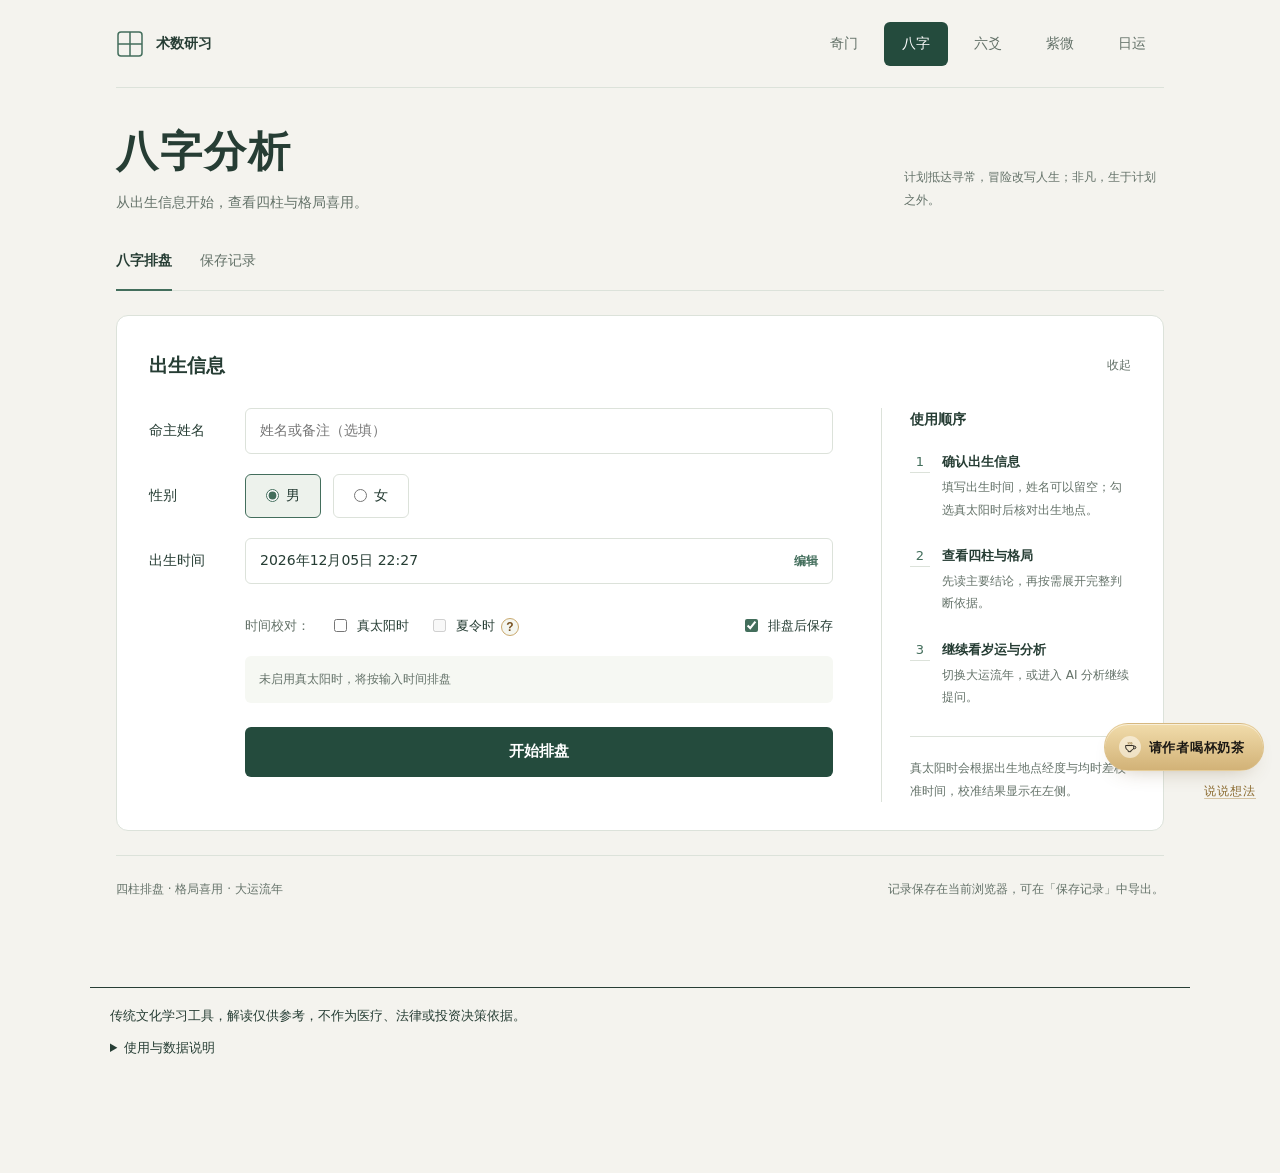
==== commit d6e04e3f: "Port self-use bazi and ziwei updates onto the tip site. Bring pattern/useful-element/luck rules, com" ====
--- a/bazi.html
+++ b/bazi.html
@@ -258,6 +258,7 @@
 .core-card{border-radius:18px;padding:18px;min-height:126px}
 .core-card span,.section-title{display:block;color:#647269;font-size:14px;margin-bottom:8px}
 .core-card strong{display:block;font-size:28px;line-height:1.22;color:var(--red)}
+.core-card .core-use-value{display:grid;gap:6px}
 .core-card em{display:block;margin-top:8px;color:#6f675d;font-style:normal;font-size:13px;line-height:1.45}
 .info-grid{display:grid;grid-template-columns:repeat(2,1fr);gap:10px}
 .info-grid div{border:1px solid #dce2da;border-radius:12px;background:#fffaf2;padding:12px 14px}
@@ -329,7 +330,10 @@
 @media(hover:hover) and (pointer:fine){
   .explain-help:hover .explain-help-popover,.explain-help:focus-within .explain-help-popover{opacity:1;visibility:visible;transform:translateY(0);pointer-events:auto}
 }
-.detail-box:nth-child(even) .explain-help-popover,.note-line .explain-help-popover,.pattern-score-help .explain-help-popover{right:-6px;left:auto}
+.detail-box:nth-child(even) .explain-help-popover,.note-line .explain-help-popover,.pattern-score-help .explain-help-popover,.time-option .explain-help-popover{right:-6px;left:auto}
+.time-option .explain-help-popover{top:auto;bottom:calc(100% + 8px)}
+.time-option .explain-help:not(.is-open) .explain-help-popover{display:none}
+body.help-popover-open #entryPanel,body.help-popover-open #entryPanel .entry-layout{animation:none;transform:none}
 .explain-help-popover b{display:block;margin-bottom:5px;color:#9b2f22;font-size:14px}
 .explain-help-popover p{margin:0 0 8px}
 .explain-help-popover ul{margin:0 0 8px;padding-left:18px}
@@ -484,7 +488,8 @@
   font-weight:800;
   cursor:pointer;
 }
-.ai-controls{display:grid;grid-template-columns:1fr 150px 120px 96px 96px;gap:10px;align-items:center;margin-top:12px}
+.ai-controls{display:grid;grid-template-columns:minmax(0,1fr) 150px repeat(2,120px);gap:10px;align-items:center;margin-top:12px}
+.ai-followup[hidden],.ai-history-tools[hidden],.ai-result[hidden],.result-actions button[hidden]{display:none!important}
 .secondary,.primary-small{
   min-height:40px;
   border:1px solid #c6d2c4;
@@ -564,7 +569,7 @@
   .explain-help.is-open{z-index:60}
   .explain-help-backdrop{position:fixed;z-index:58;inset:0;background:rgba(35,29,23,.38)}
   .explain-help.is-open .explain-help-backdrop{display:block}
-  .explain-help-popover,.detail-box:nth-child(even) .explain-help-popover,.note-line .explain-help-popover,.pattern-score-help .explain-help-popover{position:fixed;z-index:59;top:50%;right:auto;bottom:auto;left:50%;width:calc(100vw - 32px);max-width:440px;max-height:calc(100vh - 32px);max-height:calc(100dvh - 32px);padding:18px 44px 18px 18px;overflow:auto;overscroll-behavior:contain;transform:translate(-50%,-48%)}
+  .explain-help-popover,.detail-box:nth-child(even) .explain-help-popover,.note-line .explain-help-popover,.pattern-score-help .explain-help-popover,.time-option .explain-help-popover{position:fixed;z-index:59;top:50%;right:auto;bottom:auto;left:50%;width:calc(100vw - 32px);max-width:440px;max-height:calc(100vh - 32px);max-height:calc(100dvh - 32px);padding:18px 44px 18px 18px;overflow:auto;overscroll-behavior:contain;transform:translate(-50%,-48%)}
   .explain-help:not(.is-open) .explain-help-popover{opacity:0;visibility:hidden;transform:translate(-50%,-48%);pointer-events:none}
   .explain-help.is-open .explain-help-popover{transform:translate(-50%,-50%)}
   .explain-help-close{position:absolute;top:8px;right:8px;display:grid;place-items:center;width:32px;height:32px;padding:0;border:0;border-radius:50%;background:#f3e8d5;color:#6d4b22;font:700 22px/1 Arial,sans-serif;cursor:pointer}
@@ -588,6 +593,7 @@
   .luck-outlook-summary{grid-template-columns:1fr}
   .bazi-tabs{position:sticky;top:0;z-index:30;margin:0 -2px 14px;padding:6px 2px 8px;background:#fcfdf9;box-shadow:0 5px 12px rgba(67,58,49,.08)}
   .fortune-scroll.year-grid,.fortune-scroll.month-grid{display:flex;gap:8px;overflow-x:auto;padding-bottom:8px}
+  .fortune-scroll.luck-scroll,.fortune-scroll.year-grid{scroll-snap-type:none}
   .fortune-scroll .fortune-item{min-width:0;border-radius:10px;padding:8px 7px}
   .luck-scroll .fortune-item{flex-basis:88px}
   .year-grid .fortune-item{flex-basis:78px}
@@ -595,8 +601,9 @@
   .fortune-label{font-size:13px}
   .fortune-meta,.fortune-pillar small{font-size:12px}
   .fortune-pillar b{font-size:21px}
-  .ai-controls{grid-template-columns:1fr 1fr}
+  .ai-controls{grid-template-columns:repeat(2,minmax(0,1fr))}
   .ai-controls textarea{grid-column:1/-1}
+  .ai-controls select{grid-column:1/-1}
   .ai-followup{grid-template-columns:1fr}
   .history-toolbar{grid-template-columns:1fr 1fr}
   .history-toolbar input{grid-column:1/-1}
@@ -706,6 +713,7 @@
 .options{gap:20px;margin:24px 0 12px 96px;flex-wrap:wrap;font-size:13px;color:var(--ink)}
 .options label{min-height:36px;cursor:pointer}
 .options-label{align-self:center;color:var(--muted)}
+.time-option{display:inline-flex;align-items:center}
 .option-save{margin-left:auto}
 .solar-preview{margin-left:96px;font-size:12px;color:var(--muted);line-height:1.9;background:#f6f8f3;padding:12px 14px;border-radius:6px}
 .solar-preview b{color:var(--ink);font-weight:600;font-variant-numeric:tabular-nums}
@@ -724,7 +732,7 @@
 .result-heading{display:flex;justify-content:space-between;align-items:center;gap:20px;margin:0 0 24px}
 .result-heading h2{margin:0 0 4px;font-size:24px;font-weight:600;color:var(--ink)}
 .result-heading p{margin:0;color:var(--muted);font-size:13px}
-.result-actions{display:flex;gap:8px;flex-shrink:0}
+.result-actions{display:flex;flex-wrap:wrap;gap:8px;flex-shrink:0}
 .result-actions button{min-height:44px;padding:0 16px;border:1px solid var(--line);background:var(--card);border-radius:6px;color:var(--ink);cursor:pointer}
 .result-actions button:hover{border-color:var(--gold);background:var(--gold-soft)}
 .bazi-tabs{display:flex;gap:8px;padding:5px;background:#e9ede5;border:0;border-radius:8px;margin-bottom:24px;position:sticky;top:8px;z-index:20}
@@ -779,6 +787,70 @@
 .structure-deep>summary::after{content:'展开';font-size:12px;font-weight:500;color:var(--muted)}
 .structure-deep[open]>summary::after{content:'收起'}
 .structure-deep .detail-grid{margin-top:8px}
+.pattern-name,.pattern-grade{font-size:15px;font-weight:500;color:var(--ink)}
+.pattern-noble{color:#c51d24;font-weight:700}
+.pattern-result{display:flex;align-items:baseline;flex-wrap:wrap;gap:4px 8px;margin:0}
+.pattern-result[data-verdict]{display:block}
+.pattern-alias,.report-chart-note{font-size:13px;color:var(--muted)}
+.structure-report{display:grid;grid-template-columns:repeat(2,minmax(0,1fr));column-gap:32px;align-items:start}
+.report-column{min-width:0}
+.report-section{padding-block:8px 20px;min-width:0;overflow-wrap:anywhere}
+.report-column:first-child .report-section+.report-section{margin-top:10px}
+.report-heading{display:flex;align-items:center;gap:8px;margin:0 0 14px;padding-bottom:9px;border-bottom:1px solid var(--line);font-size:18px;font-weight:600;color:var(--ink)}
+.report-section .mode-copy{line-height:1.7}
+.report-god[data-god-group="官杀"]{color:var(--water)}
+.report-god[data-god-group="食伤"]{color:#744b83}
+.report-god[data-god-group="印星"]{color:var(--wood)}
+.report-god[data-god-group="财星"]{color:var(--metal)}
+.report-god[data-god-group="比劫"]{color:var(--fire)}
+.pattern-reading{display:grid;grid-template-columns:max-content minmax(0,1fr);gap:6px 12px;margin:6px 0 0}
+.pattern-reading dt{font-size:13px;font-weight:500;color:var(--gold)}
+.pattern-reading.is-favorable dt{color:var(--wood)}
+.pattern-reading.is-unfavorable dt{color:var(--red)}
+.pattern-reading dd{margin:0}
+.pattern-rules-heading{margin:10px 0 4px;font-size:13px;font-weight:600;color:var(--ink)}
+.pattern-traits-note{margin:14px 0 0;color:#74685d;font-size:12px;line-height:1.5}
+.pattern-rules-copy{margin:0}
+.pattern-reading.is-traits{margin-top:4px}
+.pattern-reading+.pattern-reading{margin-top:10px}
+.report-fact{margin:10px 0 0}
+.report-fact b{font-weight:500;color:var(--gold)}
+.report-disclosure{margin:8px 0 0}
+.report-disclosure>summary{width:fit-content;color:var(--gold);cursor:pointer}
+.report-disclosure[open]>summary{margin-bottom:6px}
+.public-use-list{margin:0}
+.public-use-row{display:grid;grid-template-columns:6.75rem minmax(0,1fr);align-items:baseline;column-gap:12px;padding:7px 0}
+.public-use-row dt,.public-use-row dd{margin:0}
+.public-use-choice{display:inline;font-size:16px;font-weight:600;letter-spacing:normal}
+.public-use-row.is-primary .public-use-choice{font-size:20px}
+.public-use-copy{margin:0;line-height:1.7}
+.public-use-effect{font-weight:600;color:var(--ink)}
+.public-use-empty{margin:0;padding:5px 0;color:var(--muted)}
+.report-disclosure>summary:focus-visible{outline:2px solid var(--gold);outline-offset:2px}
+.public-use-reference{margin:10px 0 0}
+.public-use-detail-list{margin:0}
+.public-use-detail-list .public-use-row+.public-use-row{border-top:1px solid var(--line)}
+.public-use-evidence{margin:6px 0 0;color:var(--muted)}
+.report-chart{max-width:44rem}
+.report-chart .wx-row:last-child{margin-bottom:0}
+.report-chart-note{display:flex;align-items:center;gap:6px;margin:8px 0 0}
+.core-card .core-use-value .core-use-row{display:grid;grid-template-columns:2.75rem minmax(0,1fr);align-items:baseline;gap:4px;font-size:inherit;line-height:1.2}
+.core-card .core-use-value .core-use-row .core-use-elements{display:block;margin:0;color:var(--pm-on-ink);font-size:inherit;letter-spacing:normal;overflow-wrap:anywhere}
+.core-card .core-use-value .public-use-choice{font-size:inherit}
+.core-card .core-use-value .core-use-secondary .core-use-elements{font-size:.65em}
+.core-card .core-use-label,.core-card .core-use-extra{display:inline;letter-spacing:normal;color:var(--pm-on-ink-muted);margin:0}
+.core-card .core-use-value .core-use-label{font-size:13px;font-weight:500;color:var(--pm-gold-light)}
+.core-card .core-use-extra{display:block;line-height:1.65}
+.core-card .public-use-choice{letter-spacing:normal}
+@media(max-width:760px){
+  .structure-report{grid-template-columns:minmax(0,1fr)}
+}
+@media(max-width:540px){
+  .pattern-reading{grid-template-columns:1fr;gap:2px}
+  .pattern-reading dd+dt{margin-top:5px}
+  .public-use-row{grid-template-columns:1fr;gap:2px;padding-block:8px}
+  .public-use-list .public-use-row{grid-template-columns:6.25rem minmax(0,1fr);column-gap:8px}
+}
 .structure-deep .summary-panel{border:0;border-top:1px solid var(--line);border-radius:0;background:transparent;padding:20px 0 0}
 .info-grid div,.analysis-box,.luck-outlook-item{background:#f7f9f4;border-color:var(--line);border-radius:8px}
 .luck-origin,.luck-selector,.luck-detail-panel{border-color:var(--line);border-radius:8px}
@@ -882,11 +954,19 @@
   *,*::before,*::after{animation:none!important;transition:none!important;scroll-behavior:auto!important}
   button:active:not(:focus-visible){transform:none}
 }
+@media(max-width:800px){
+  body:not([data-display-mode="professional"]) .year-grid .fortune-item{flex-basis:92px}
+  body:not([data-display-mode="professional"]) .fortune-pillar small{font-size:11px;line-height:1.25}
+  .fortune-item .fortune-outcome{border-radius:6px;white-space:nowrap;overflow:hidden;text-overflow:ellipsis}
+}
+@media(max-width:420px){
+  body:not([data-display-mode="professional"]) .year-grid .fortune-item{flex-basis:88px}
+}
 </style>
 <link rel="stylesheet" href="premium-base.css?v=20261101.2">
 <link rel="stylesheet" href="bazi-premium.css?v=20261101.2">
 <link rel="canonical" href="https://qimenbazi.cn/bazi.html">
-<script src="site-analytics.js?v=20261105.2"></script>
+<script src="site-analytics.js?v=20261110.2"></script>
 </head>
 <body>
 <a class="skip-link" href="#homeTabs">跳到排盘与记录</a>
@@ -911,7 +991,7 @@
   </header>
 
   <div id="homeTabs" class="home-tabs" role="group" aria-label="排盘与记录" tabindex="-1">
-    <button type="button" class="active" data-home-view="form" aria-pressed="true" onclick="showBaziHome('form')">八字排盘</button>
+    <button type="button" class="active" id="homeNewBazi" data-home-view="form" aria-pressed="true" onclick="newBaziChart()">八字排盘</button>
     <button type="button" data-home-view="history" aria-pressed="false" onclick="showBaziHome('history')">保存记录</button>
   </div>
 
@@ -940,6 +1020,7 @@
     <div class="options">
       <span class="options-label">时间校对：</span>
       <label><input id="useTrueSolar" type="checkbox" onchange="refreshSolarPreview()"> 真太阳时</label>
+      <span class="time-option"><label><input id="useDaylightSaving" type="checkbox" onchange="refreshSolarPreview()"> 夏令时</label><span id="daylightSavingHelp"></span></span>
       <label class="option-save"><input id="autoSaveBuild" type="checkbox" checked> 排盘后保存</label>
     </div>
 
@@ -996,13 +1077,14 @@
 </main>
 
 <script src="qimen.js"></script>
-<script src="bazi-engine.js?v=20261014.1"></script>
+<script src="birth-time.js?v=20261110.3"></script>
+<script src="bazi-engine.js?v=20261110.3"></script>
 <script src="site-notice.js?v=20261105.2"></script>
 <script src="deepseek-client.js?v=20261105.4"></script>
 <script src="vendor/qrcode-generator.js"></script>
-<script src="site-service.js?v=20261105.13"></script>
+<script src="site-service.js?v=20261105.17"></script>
 <script src="premium-base.js?v=20261101.2" defer></script>
-<script src="bazi-premium.js?v=20261101.2" defer></script>
+<script src="bazi-premium.js?v=20261108.6-standard-copy" defer></script>
 <script>
 var currentBazi=null;
 var currentBaziView='structure';
@@ -1010,6 +1092,7 @@
 var aiCollapsed={};
 var luckSelection={luck:null,year:null,month:null};
 var selectedLuckOutlookCache=null;
+var currentLuckOutlookCache=null;
 var activeBaziRecordId=null;
 var editingActiveRecord=false;
 var BAZI_RECORDS='bazi_records';
@@ -1017,6 +1100,7 @@
 var baziAiRequestSeq=0;
 var baziAiPendingRequest=0,baziAiTimer=null;
 var baziRecordStorageError='';
+var baziRecordSaveFailed=false;
 
 function autoGrowBaziAiTextarea(el){
   if(!el)return;
@@ -1036,7 +1120,13 @@
   }
 }
 function setBaziAiPendingControls(disabled){
-  ['btnAi','btnAiFollowup'].forEach(function(id){var el=document.getElementById(id);if(el)el.disabled=!!disabled});
+  ['btnAi','btnAiFollowup','btnBuild','btnNewBazi','btnEditBazi','homeNewBazi'].forEach(function(id){var el=document.getElementById(id);if(el)el.disabled=!!disabled});
+}
+function updateBaziAiConversationVisibility(){
+  var hasHistory=aiHistory.length>0;
+  ['aiHistoryTools','aiFollowup'].forEach(function(id){var el=document.getElementById(id);if(el)el.hidden=!hasHistory});
+  var result=document.getElementById('aiResult');
+  if(result)result.hidden=!hasHistory&&!baziAiPendingRequest&&!result.querySelector('.fact-check');
 }
 function updateBaziAiElapsed(requestId,startedAt){
   if(requestId!==baziAiPendingRequest)return;
@@ -1051,6 +1141,7 @@
   setBaziAiPendingControls(true);
   var result=document.getElementById('aiResult'),startedAt=Date.now();
   if(result)result.innerHTML=renderAiHistoryHtml()+'<div class="ai-pending" id="baziAiPending" role="status" aria-live="polite"></div>';
+  updateBaziAiConversationVisibility();
   updateBaziAiElapsed(requestId,startedAt);
   baziAiTimer=setInterval(function(){updateBaziAiElapsed(requestId,startedAt)},1000);
 }
@@ -1061,6 +1152,7 @@
   var pending=document.getElementById('baziAiPending');
   if(pending)pending.remove();
   setBaziAiPendingControls(false);
+  updateBaziAiConversationVisibility();
 }
 var WUXING=['木','火','土','金','水'];
 var STEM_WX={甲:'木',乙:'木',丙:'火',丁:'火',戊:'土',己:'土',庚:'金',辛:'金',壬:'水',癸:'水'};
@@ -1124,7 +1216,7 @@
 function renderDisplayModeControl(){
   var mode=(document.body&&document.body.getAttribute('data-display-mode'))==='professional'?'professional':'standard';
   return '<div class="display-mode" data-structure-mode-switch aria-label="显示模式">'+
-    '<button type="button" class="'+(mode==='standard'?'active':'')+'" data-display-mode="standard" onclick="setDisplayMode(\'standard\')" title="保留专业词，并用大白话解释">标准</button>'+
+    '<button type="button" class="'+(mode==='standard'?'active':'')+'" data-display-mode="standard" onclick="setDisplayMode(\'standard\')" title="用日常中文说明具体作用">标准</button>'+
     '<button type="button" class="'+(mode==='professional'?'active':'')+'" data-display-mode="professional" onclick="setDisplayMode(\'professional\')" title="显示专业术语、判定依据和推理链">专业</button>'+
     '</div>';
 }
@@ -1240,7 +1332,7 @@
   document.getElementById('birthLocationDisplay').ariaExpanded='false';
   refreshSolarPreview();
 }
-function dayOfYear(y,m,d){var start=new Date(y,0,0);return Math.floor((new Date(y,m-1,d)-start)/86400000)}
+function dayOfYear(y,m,d){return Math.floor((Date.UTC(y,m-1,d)-Date.UTC(y,0,0))/86400000)}
 function equationOfTimeMinutes(y,m,d,hour,minute){
   var n=dayOfYear(y,m,d),clock=(Number(hour)||0)+(Number(minute)||0)/60;
   var gamma=2*Math.PI/365*(n-1+(clock-12)/24);
@@ -1269,12 +1361,14 @@
 }
 function getUsedTime(){
   var input=getInputTime();
-  if(typeof BaziEngine!=='undefined'&&BaziEngine.buildBirthTime)return BaziEngine.buildBirthTime(input,selectedLocation,document.getElementById('useTrueSolar').checked);
+  var useDaylightSaving=document.getElementById('useDaylightSaving').checked;
+  if(typeof BaziEngine!=='undefined'&&BaziEngine.buildBirthTime)return BaziEngine.buildBirthTime(input,selectedLocation,document.getElementById('useTrueSolar').checked,useDaylightSaving);
+  var normalized=BirthTime.normalize(input,useDaylightSaving),standard=normalized.standard;
   var enabled=document.getElementById('useTrueSolar').checked;
   var longitudeCorrection=(selectedLocation.lng-120)*4;
-  var equationCorrection=equationOfTimeMinutes(input.year,input.month,input.day,input.hour,input.minute);
+  var equationCorrection=equationOfTimeMinutes(standard.year,standard.month,standard.day,standard.hour,standard.minute);
   var correction=longitudeCorrection+equationCorrection;
-  return {input:input,used:enabled?addMinutes(input,correction):input,correction:correction,longitudeCorrection:longitudeCorrection,equationCorrection:equationCorrection,enabled:enabled,location:selectedLocation};
+  return {input:input,standard:standard,daylightSaving:normalized.daylightSaving,daylightSavingMinutes:normalized.daylightSavingMinutes,used:enabled?BirthTime.shiftMinutes(standard,correction):standard,correction:correction,longitudeCorrection:longitudeCorrection,equationCorrection:equationCorrection,enabled:enabled,location:selectedLocation};
 }
 function refreshSolarPreview(){
   var enabled=document.getElementById('useTrueSolar').checked;
@@ -1287,10 +1381,18 @@
     if(trigger)trigger.ariaExpanded='false';
   }
   if(!document.getElementById('birthYear'))return;
-  var data=getUsedTime();
-  document.getElementById('solarPreview').innerHTML=data.enabled
-    ? '真太阳时：<strong>'+formatTime(data.used)+'</strong><br>'+formatSolarCorrection(data)+'<br>地址经纬：'+locationCoordText(data.location)
-    : '未启用真太阳时，将按输入时间排盘';
+  var option=document.getElementById('useDaylightSaving'),status=BirthTime.daylightStatus(getInputTime());
+  var cleared=option.checked&&!status.applicable;
+  if(cleared)option.checked=false;
+  option.disabled=!status.applicable;
+  var note=cleared?'日期已离开适用时段，已取消夏令时。':BirthTime.hint(status);
+  var preview=document.getElementById('solarPreview');
+  try{
+    var data=getUsedTime();
+    preview.innerHTML=(note?esc(note)+'<br>':'')+(data.daylightSaving?'夏令时已校正 −1小时；标准北京时间：'+formatTime(data.standard)+'<br>':'')+(data.enabled
+      ? '真太阳时：<strong>'+formatTime(data.used)+'</strong><br>'+formatSolarCorrection(data)+'<br>地址经纬：'+locationCoordText(data.location)
+      : data.daylightSaving?'排盘时间：<strong>'+formatTime(data.used)+'</strong>':'未启用真太阳时，将按输入时间排盘');
+  }catch(error){preview.textContent=error.message}
 }
 function resetBaziFormToNow(){
   var now=new Date();
@@ -1304,6 +1406,7 @@
   selectedLocation=LOCATIONS[1];
   document.getElementById('birthLocationDisplay').textContent=selectedLocation.name;
   document.getElementById('useTrueSolar').checked=false;
+  document.getElementById('useDaylightSaving').checked=false;
   refreshBirthTimeDisplay();
 }
 function fillBaziFormFromData(data){
@@ -1321,9 +1424,11 @@
     document.getElementById('birthLocationDisplay').textContent=selectedLocation.name;
   }
   document.getElementById('useTrueSolar').checked=!(data.time&&data.time.enabled===false);
+  document.getElementById('useDaylightSaving').checked=!!(data.time&&data.time.daylightSaving);
   refreshBirthTimeDisplay();
 }
 function editCurrentBaziInput(){
+  if(blockBaziAiMutation())return;
   if(!currentBazi)return;
   fillBaziFormFromData(currentBazi);
   editingActiveRecord=!!activeBaziRecordId;
@@ -1540,20 +1645,48 @@
   return data;
 }
 function buildBazi(){
+  if(blockBaziAiMutation())return false;
+  var nextBazi;
+  try{nextBazi=calculateBazi()}catch(error){alert(error.message);return false}
+  var sameBirth=editingActiveRecord&&currentBazi&&baziChartFingerprint(currentBazi,false)===baziChartFingerprint(nextBazi,false);
+  if(editingActiveRecord&&!sameBirth&&aiHistory.length&&!confirm('出生信息已改变，重新排盘将清空这张命盘的旧 AI 问答。继续吗？'))return false;
   baziAiRequestSeq++;
   clearBaziAiPending();
   var editedRecordId=editingActiveRecord?activeBaziRecordId:null;
-  currentBazi=calculateBazi();
-  aiHistory=[];
-  aiCollapsed={};
+  currentBazi=nextBazi;
+  if(!sameBirth){aiHistory=[];aiCollapsed={};resetLuckSelection()}
   activeBaziRecordId=editedRecordId;
   editingActiveRecord=false;
-  resetLuckSelection();
+  baziRecordSaveFailed=false;
   renderBazi(currentBazi);
   showBaziResult();
   if(activeBaziRecordId||document.getElementById('autoSaveBuild').checked)saveBaziRecord();
   document.getElementById('entryPanel').open=false;
   if (typeof SiteAnalytics !== 'undefined') SiteAnalytics.track('排盘完成');
+  return true;
+}
+function blockBaziAiMutation(){
+  if(!baziAiPendingRequest)return false;
+  alert('AI 正在分析，请等待本次回答完成后再新建、修改或删除当前内容。');
+  return true;
+}
+function confirmLeaveBazi(){
+  if(blockBaziAiMutation())return false;
+  return !currentBazi||(activeBaziRecordId&&!baziRecordSaveFailed)||confirm('当前命盘或问答尚未保存，新建或切换将放弃这些未保存内容。继续吗？');
+}
+function newBaziChart(){
+  if(!confirmLeaveBazi())return;
+  baziAiRequestSeq++;
+  currentBazi=null;activeBaziRecordId=null;editingActiveRecord=false;baziRecordSaveFailed=false;
+  aiHistory=[];aiCollapsed={};resetLuckSelection();
+  document.getElementById('resultArea').innerHTML='';
+  resetBaziFormToNow();
+  showBaziHome('form');
+  document.getElementById('homeTabs').scrollIntoView({block:'start'});
+}
+function updateBaziSaveButton(){
+  var button=document.getElementById('btnSaveChart');
+  if(button){button.hidden=!!activeBaziRecordId&&!baziRecordSaveFailed;button.textContent=baziRecordSaveFailed?'重试保存':'保存命盘'}
 }
 function showBaziHome(name){
   document.querySelectorAll('[data-home-view]').forEach(function(btn){var selected=btn.getAttribute('data-home-view')===name;btn.classList.toggle('active',selected);btn.ariaPressed=String(selected)});
@@ -1578,30 +1711,470 @@
   currentBazi=data;
   currentBaziView='structure';
   document.getElementById('resultArea').innerHTML=
-    '<div class="result-heading"><div><h2>'+esc(data.person||'未命名')+'的命盘</h2><p>'+esc(data.gender)+' · '+formatTime(data.time.input)+' · '+esc(data.time.location.name)+'</p></div><div class="result-actions"><button type="button" onclick="editCurrentBaziInput()">修改出生信息</button><button type="button" onclick="saveBaziRecord()">保存命盘</button></div></div>'+
+    '<div class="result-heading"><div><h2>'+esc(data.person||'未命名')+'的命盘</h2><p>'+esc(data.gender)+' · '+formatTime(data.time.input)+' · '+esc(data.time.location.name)+'</p></div><div class="result-actions"><button type="button" id="btnEditBazi" onclick="editCurrentBaziInput()">修改出生信息</button><button type="button" id="btnNewBazi" onclick="newBaziChart()">新建八字排盘</button><button type="button" id="btnSaveChart" onclick="saveBaziRecord()">保存命盘</button></div></div>'+
     '<div class="bazi-tabs" role="group" aria-label="命盘分析内容">'+
     '<button type="button" data-view="basic" aria-pressed="false" onclick="switchBaziView(\'basic\')">基本信息</button>'+
     '<button type="button" class="active" data-view="structure" aria-pressed="true" onclick="switchBaziView(\'structure\')">格局喜用</button>'+
     '<button type="button" data-view="luck" aria-pressed="false" onclick="switchBaziView(\'luck\')">大运流年</button>'+
-    '<button type="button" data-view="ai" aria-pressed="false" onclick="switchBaziView(\'ai\')">AI断命</button>'+
+    '<button type="button" data-view="ai" aria-pressed="false" onclick="switchBaziView(\'ai\')">AI分析</button>'+
     '</div>'+
-    '<section class="basic-dashboard"><div class="section-title">基础排盘</div><div id="structureSummary" class="core-cards">'+renderCoreCards(data)+'</div><section class="result-card">'+renderPillarTable(data,false)+'</section></section>'+
+    '<section class="basic-dashboard"><div id="structureSummary" class="core-cards">'+renderCoreCards(data)+'</div><section class="result-card">'+renderPillarTable(data,false)+'</section></section>'+
     '<div class="bazi-view" data-view-panel="basic"><section class="result-card">'+renderBasicInfo(data)+'</section></div>'+
     '<div class="bazi-view active" data-view-panel="structure"><section class="result-card">'+renderStructure(data)+'</section></div>'+
     '<div class="bazi-view" data-view-panel="luck"><section class="result-card">'+renderLuckPanel(data)+'</section></div>'+
     '<div class="bazi-view" data-view-panel="ai"><section class="result-card">'+renderAiPanel()+'</section></div>';
+  updateBaziSaveButton();
+  setBaziAiPendingControls(!!baziAiPendingRequest);
 }
 function switchBaziView(name){
+  var openingLuck=name==='luck'&&currentBaziView!=='luck';
   currentBaziView=name;
   document.querySelectorAll('.bazi-tabs button').forEach(function(btn){var selected=btn.getAttribute('data-view')===name;btn.classList.toggle('active',selected);btn.ariaPressed=String(selected)});
   document.querySelectorAll('.bazi-view').forEach(function(panel){panel.classList.toggle('active',panel.getAttribute('data-view-panel')===name)});
   var summary=document.getElementById('structureSummary');
   if(summary)summary.hidden=name!=='structure';
+  var dashboard=document.querySelector('.basic-dashboard');
+  if(dashboard)dashboard.hidden=name==='ai';
   var chart=document.querySelector('.basic-dashboard .result-card');
   if(chart&&currentBazi)chart.innerHTML=renderPillarTable(currentBazi,name==='luck');
-}
+  if(openingLuck)mobileLuckTracks(document.querySelector('[data-view-panel="luck"]')).forEach(centerSelectedFortune);
+}
+function displayRole(god){
+  return {日主:'自身',比肩:'自身的同类支持',劫财:'自身的同类支持',正印:'学习和支持',偏印:'学习和支持',食神:'稳定产出',伤官:'表达和产出',正财:'资源和机会',偏财:'资源和机会',正官:'规则要求',七杀:'外部压力'}[god]||'相关力量';
+}
+function displayActor(actor,technical){
+  if(!actor)return '';
+  if(technical)return actor.text||((actor.stem||'')+(actor.god||''));
+  var stem=actor.stem||((actor.text||'').match(/[甲乙丙丁戊己庚辛壬癸]/)||[])[0],wx=STEM_WX[stem]||'';
+  return ({year:'出生年份',month:'出生月份',day:'出生日期',hour:'出生时刻',luck:'这十年',flowYear:'这一年'}[actor.pillar]||'盘中')+'的'+wx+'（'+displayRole(actor.god)+'）';
+}
+function displayStep(step,technical){
+  var verb=technical?step.action:({生:'支持',制:'约束',扶:'支持'}[step.action]||'影响');
+  return displayActor(step.left,technical)+verb+displayActor(step.right,technical);
+}
+function caseDisplayView(data){
+  var a=data.patternAnalysis||{},main=publicPatternMain(data)||a.regularPattern||{},status=main.status||'待成';
+  var families={
+    '承载不足':['自身现有支撑不足以承担资源和产出的负担','承载不足'],
+    '官伤冲战':['表达和做事方式与规则要求相互牵制','伤官见官'],
+    '官杀承载不足':['外部要求带来的压力较重，自身支撑不足','杀重身轻'],
+    '官杀去留':['不同的规则和压力同时存在，配合仍受牵制','官杀去留'],
+    '食伤去留':['不同产出方式的力量未能顺畅衔接','食伤去留'],
+    '财印相战':['资源安排牵制了原有的学习和支持','财印相战'],
+    '枭夺食':['支持方式反过来压住了原有产出','枭神夺食'],
+    '比劫分财':['同类力量对资源的分配形成牵制','比劫夺财']
+  };
+  var support=[],limits=[],seen={};
+  function addStep(step){
+    if(!step.active||!step.left||!step.right)return;
+    var key=JSON.stringify([step.left.pillar,step.left.text,step.action,step.right.pillar,step.right.text]);
+    if(seen[key])return;seen[key]=true;
+    support.push({standard:displayStep(step,false)+'，这项作用已接通。',professional:displayStep(step,true)+'，作用可达。',step:step});
+  }
+  (a.patternDisease&&a.patternDisease.items||[]).forEach(function(d){
+    (d.medicines||[]).filter(function(m){return m.rank>0}).forEach(function(m){(m.steps||[]).forEach(addStep)});
+    if(d.status!=='已解'){
+      var words=families[d.family]||['这项配合仍有阻碍',d.name||d.family];
+      limits.push({standard:words[0]+(d.status==='部分化解'?'；已有缓解，尚未完全解除。':'；对应的缓解路径尚未接通。'),professional:words[1]+'：'+d.status+'。',family:d.family});
+    }
+  });
+  (a.interactionFlow&&a.interactionFlow.steps||[]).forEach(addStep);
+  (a.useful&&a.useful.decision&&a.useful.decision.routes||[]).filter(function(r){return r.active&&r.assessment==='local'}).forEach(function(r){(r.steps||[]).forEach(addStep)});
+  (a.elementPhenomena||[]).forEach(function(p){
+    if(p.name==='土厚埋金')limits.push({standard:'土（支持自身的力量）积得过重，金（自身力量）的发挥受压；已有支持并未消失。',professional:'土厚埋金；保留印土既有化杀功能，土重壅身的限制仍在。',family:p.name});
+    else limits.push({standard:(p.target&&p.target.element||data.dayElement)+'（自身力量）受到过量生扶或消耗的牵制。',professional:p.name+'；'+p.severityBasis,family:p.name});
+  });
+  if(!support.length&&a.specialPatternQualification)support.push({standard:(a.specialPatternQualification.target||data.dayElement)+'（本盘集中的主要力量）的方向已经逐项核验，不套用其他配合方式的理想结果。',professional:a.specialPatternQualification.name+'按原局完整资格清单成立；普通格仅作背景。'});
+  if(!support.length&&(a.regularPattern&&a.regularPattern.checks||[]).some(function(c){return c.type==='成格'&&c.active}))support.push({standard:'出生月份和已有力量支持这条配合路线；具体承接仍按下面的限制核对。',professional:'月令立格的成立条件已有支持，成败仍按本盘最终状态。'});
+  var head={已成:'主要配合已经接通',成而有瑕:'主要配合已接通，但仍有牵制',已破:'原有配合受到破坏，问题尚未解除',待成:'主要配合尚未完整接通'}[status]||'已有作用与限制分别列明';
+  if(a.natalNoblePattern&&a.natalNoblePattern.ruleId==='ZP-NOBLE-01'){
+    return {verdict:status,name:publicPatternName(data),headline:{standard:'本盘财旺生官。财星有根、有力，能生扶正官，日主也担得起财官。',professional:'财旺生官：财得令有根，财生正官可达，日主能任财官。'},support:support,limits:limits};
+  }
+  return {verdict:status,name:publicPatternName(data),headline:{standard:head+'。',professional:publicPatternName(data)+'：'+status+'。'},support:support,limits:limits};
+}
+function caseAuditText(data,technical){
+  var a=data.patternAnalysis||{},profiles=a.tenGodProfiles||{},actors=[],seen={};
+  Object.keys(profiles).forEach(function(god){
+    (profiles[god].stemEntries||[]).concat(profiles[god].branchEntries||[]).forEach(function(x){
+      var key=[x.pillar,x.stem,x.branch||''].join(':');if(seen[key])return;seen[key]=true;
+      var actor=Object.assign({god:god,text:(x.branch?x.branch+'藏':'')+x.stem+god},x);
+      actors.push(displayActor(actor,technical)+'：'+(x.transformedAway?(technical?'合化改性':'组合变化后作用已改变'):x.usable===false||x.boundByCombine?(technical?'失用或合绊':'现有作用受到牵制'):(technical?'保留可用作用':'现有作用保留'))+'。');
+    });
+  });
+  var checkItems=a.specialPatternQualification?(a.specialPatternQualification.checks||[]).map(function(x){return {type:'特殊格验真',label:x.label,active:x.met}}):(a.regularPattern&&a.regularPattern.checks||[]);
+  var checks=technical?checkItems.map(function(x){return x.type+'·'+x.label+'：'+(x.active?'成立':'未成立')+'。'}):[];
+  return '<ul>'+actors.concat(checks).map(function(x){return '<li>'+esc(x)+'</li>'}).join('')+'</ul>';
+}
+function caseReadingText(data,technical,view,highlightGods){
+  var view=view||caseDisplayView(data),key=technical?'professional':'standard';
+  var renderText=highlightGods?reportGodText:esc;
+  var support=view.support.slice(0,3).map(function(item){return item[key]}).join('');
+  var limits=view.limits.map(function(item){return item[key]}).join('')||'无';
+  var basis=view.formationBasis?'<dt>成格依据：</dt><dd>'+renderText(view.formationBasis)+'</dd>':'';
+  var supportRow=support||!basis?'<dt>'+(technical?'已有救应':'已有支撑')+'：</dt><dd>'+renderText(support||'无')+'</dd>':'';
+  return '<dl class="pattern-reading">'+basis+supportRow+'<dt>主要受限：</dt><dd>'+renderText(limits)+'</dd></dl>';
+}
+function monthlyBingWeiReference(data,element,technical){
+  var positions={year:'年',month:'月',day:'日',hour:'时'};
+  function placement(stem){
+    var pillars=data.pillars||{};
+    var keys=Object.keys(positions).filter(function(key){return pillars[key]});
+    var exposed=keys.filter(function(key){return pillars[key][0]===stem});
+    if(exposed.length)return stem+'透于'+exposed.map(function(key){return positions[key]+'干'}).join('、');
+    var hidden=keys.filter(function(key){return (HIDDEN[pillars[key][1]]||[]).includes(stem)});
+    return hidden.length?stem+'藏在'+hidden.map(function(key){return positions[key]+'支'+pillars[key][1]}).join('、'):'原局未见'+stem;
+  }
+  var source='《穷通宝鉴·三夏丙火》';
+  var opening=technical?source+'论六月丙火：「壬水为用，取庚辅佐。」':source+'谈到未月丙火的调候，可用壬水，配合庚金。';
+  var facts=[placement('壬'),placement('庚')];
+  var hasExposedJi=Object.values(data.pillars||{}).some(function(pillar){return pillar&&pillar[0]==='己'});
+  if(hasExposedJi)facts.push(placement('己'));
+  var view=usefulDecisionView(data),entry=view.elements.find(function(item){return item.element==='水'})||{};
+  var officerRisk=(entry.riskEntries||[]).some(function(risk){return risk.id==='officer-carrying'});
+  var limit=officerRisk?(technical?'本盘官杀承接仍受限。':'水也是本盘的官杀，再加水会让偏弱的丙火承担更多压力。'):'';
+  var reading=hasExposedJi?(technical?'原文另论庚壬同透、己土出干等条件。':'书中还把庚壬是否都透出、己土是否透出分开讨论。'):'';
+  return opening+'本盘'+facts.join('，')+'。'+reading+limit+
+    (element==='水'?'水单列为分月调候参考。':'庚金在这里是壬水的辅助，单列为分月调候参考。');
+}
+function usefulDisplayReason(data,element,role,technical){
+  var view=usefulDecisionView(data),entry=view.elements.find(function(x){return x.element===element})||{},a=data.patternAnalysis||{};
+  var decision=data.useful&&data.useful.decision||{};
+  var promoted=role==='primary'&&(decision.promotedPrimary||[]).includes(element);
+  var condition=promoted&&(decision.conditionalUse||[]).find(function(item){return item.element===element});
+  if(condition){
+    if(!technical)return standardUsefulReason(data,element,role);
+    return condition.benefit.replace(/[。；]+$/,'')+'。取用限制：'+condition.risk.replace(/[。；]+$/,'')+'。'+condition.requirements.join('；');
+  }
+  var benefits=entry.benefitEntries||[],benefit=benefits.find(function(b){return view.routes.some(function(r){return r.id===b.routeId&&r.status==='selected'})})||benefits.find(function(b){return b.status==='local'})||benefits.find(function(b){return b.status==='reference'});
+  var route=benefit&&view.routes.find(function(r){return r.id===benefit.routeId}),steps=route&&(route.steps||[]).filter(function(s){return s.active})||[];
+  if(role==='other'){
+    if(route&&route.id==='monthly-bing-wei')return monthlyBingWeiReference(data,element,technical);
+    var alternative=view.routes.find(function(r){return r.id==='special-conditional-'+element});
+    if(alternative)return [alternative.benefit,alternative.risk].filter(Boolean).map(function(part){return part.replace(/[。；]+$/,'')}).join('。')+'。列为独立取法。';
+    if(!technical)return standardUsefulReason(data,element,role);
+  }
+  function withLimit(text){
+    var risks=entry.riskEntries||[],risk=risks.find(function(r){return r.id==='verified-pattern'&&r.status==='effective'})||risks.find(function(r){return r.status==='effective'})||risks.find(function(r){return r.id==='wealth-seal'})||risks.find(function(r){return r.id==='peer-wealth'});
+    if(role==='other'){
+      if(risk&&risk.status==='effective')return text+' 另有已落实制约：'+((risk.evidence||[])[0]||risk.text).replace(/[。；]+$/,'')+'，因此不并入默认主佐忌。';
+      if(risk&&risk.id==='wealth-seal')return text+(technical?' 财印牵制只属潜在风险，未判已坏印；局部生财不列为默认增补。':' 资源安排牵制学习支持仍只是风险，未当作已经受损；这条局部用途不列为默认增加方向。');
+      return text+(technical?' 此为独立作用，不并入默认主佐忌。':' 这条局部用途不列为默认增加方向。');
+    }
+    if(view.conditional.indexOf(element)>=0&&risk){
+      if(risk.id==='peer-wealth')return text+(risk.status==='effective'?(technical?' 同时已有比劫夺财作用，不作单面扶身论。':' 同时已有资源分配牵制，不能只按支持自身看。'):(technical?' 争财仅属潜在风险，未判已夺财。':' 同类增加尚未落实为本盘资源争夺，未把这项风险当作已经发生。'));
+      if(risk.id==='wealth-seal')return text+(risk.status==='effective'?(technical?' 财对必要印路已有实际牵制，局部通关不能抹去它。':' 资源安排已牵制必要支持；局部帮助没有消除这项牵制。'):(technical?' 财印相碍只列潜在风险，不作已坏印。':' 资源安排牵制学习支持仍只是风险，未当作已经受损。'));
+    }
+    return text;
+  }
+  if(route&&route.id==='monthly-bing-wei')return technical?'六月丙火以壬水调候、庚金配合属独立取法；本盘官杀承接的限制仍在，不并入默认主佐忌。':'按出生季节，'+element+'（调节暑热的配合）另有用途；本盘外部压力的承接仍有缺口，因此不列为默认增加方向。';
+
+  if(role==='avoid'){
+    var risk=(entry.riskEntries||[]).find(function(r){return r.status==='effective'});
+    if(risk&&risk.id==='unresolved-output-officer')return technical?element+'伤官已牵制所保官星，再增'+element+'会加强该牵制。':element+'（表达和产出）已经牵制规则要求，不宜继续加强这股力量。';
+    if((a.elementPhenomena||[]).some(function(p){return p.name==='土厚埋金'})&&['火','土'].indexOf(element)>=0)return technical?element+'增援印土，会加重土厚埋金；不否认原印化杀功能。':element+'（'+(element==='火'?'推动土积累':'已经过重的支持')+'）会加重土的积压，压住自身发挥。';
+    return technical?element+'按原局已确认的忌项保留；不把潜在风险升级为已致害。':element+'列为忌，再添会加重本盘的失衡。';
+  }
+  // Match the chosen route; a missing seal route may only borrow its own natal medicine.
+  if(!steps.length&&route&&route.id==='seal-remedy')steps=(a.patternDisease&&a.patternDisease.items||[]).flatMap(function(d){return d.medicines||[]}).filter(function(m){return /印/.test(m.name)&&m.rank>0}).flatMap(function(m){return m.steps||[]}).filter(function(s){return s.active&&s.left&&STEM_WX[(s.left.text.match(/[甲乙丙丁戊己庚辛壬癸]/)||[])[0]]===element});
+  if(steps.length)return withLimit(steps.slice(0,2).map(function(s){return displayStep(s,technical)}).join('；')+(technical?'，只按已接通的局部作用采用。':'；这项帮助只覆盖已接通的这一段。'));
+  var gods=Object.keys(a.tenGodProfiles||{}).filter(function(g){return (a.tenGodProfiles[g].stemEntries||[]).concat(a.tenGodProfiles[g].branchEntries||[]).some(function(x){return STEM_WX[x.stem]===element})});
+  var blocked=(a.patternDisease&&a.patternDisease.items||[]).flatMap(function(d){return d.medicines||[]}).flatMap(function(m){return m.steps||[]}).find(function(s){return !s.active&&s.left&&gods.indexOf(s.left.god)>=0});
+  if(blocked)return technical?displayStep(blocked,true)+'受阻；只列原裁决的补充方向，不宣称药路已成。':element+'（'+displayRole(blocked.left.god)+'）的现有作用被牵住，尚未接到需要支持的一方；这里只列补充方向。';
+  if(element===data.dayElement)return technical?'比劫补充承载；扶身不自动等于争财。':element+'（自身的同类支持）用于补足支撑；未把同类增加直接认作资源争夺。';
+  if((a.elementPhenomena||[]).some(function(p){return p.name==='土厚埋金'}))return technical?element+'按金助身、水润泄的原有作用取用。':element+'用于'+(element==='金'?'增强自身支撑':'给积压的力量安排出口')+'。';
+  if(route&&route.id==='formed-pattern')return technical?'按原已成主格保留'+element+'的任用角色；具体生克仍核对有效路径。':element+'（约束偏旺力量）用于维持已有配合，不表示增加越多越好。';
+  if(role==='other')return technical?'保留该独立取法，不并入默认主佐忌。':element+'另有局部用途；这条用途不列入默认增加方向。';
+  return technical?'保留原取用仲裁的'+element+'角色，不据元素出现宣布完整成格。':element+'用于补足本盘已有配合；增加它本身不等于所有问题都已解除。';
+}
+function usefulRowsForMode(data,technical){
+  var view=usefulDecisionView(data),groups=[['primary',view.primary],['secondary',view.secondary],['avoid',view.avoid]];
+  var labels={primary:'主用',secondary:'佐用',avoid:'忌'};
+  var empty=!view.primary.length&&!view.secondary.length?'<p class="public-use-empty">暂无取用结论</p>':'';
+  return empty+'<dl class="public-use-list">'+groups.map(function(g){
+    if(!g[1].length)return g[0]==='avoid'?'<div class="public-use-row"><dt>忌：无</dt><dd></dd></div>':'';
+    return g[1].map(function(e){
+      var role=g[0],stem=Object.keys(STEM_WX).find(function(s){return STEM_WX[s]===e});
+      var god=standardGodGroup(tenGod(data.dayStem,stem));
+      var effect=publicUsefulEffect(data,view,e,role);
+      var copy=technical?usefulDisplayReason(data,e,role,true):standardUsefulReason(data,e,role);
+      var identity=e+'是'+god;
+      var hasIdentity=copy.startsWith(identity+'，');
+      if(hasIdentity)copy=copy.slice(identity.length+1);
+      var lead=effect?(role==='avoid'?'再添会':'作用是')+effect:'';
+      var description=lead?identity+'，'+lead+(hasIdentity&&role!=='avoid'?'，':'。')+copy:identity+(hasIdentity?'，':'。')+copy;
+      return '<div class="public-use-row" data-use-role="'+role+'" data-element="'+e+'"><dt>'+labels[role]+'：'+publicUseChoices([e])+'</dt><dd>'+reportGodText(description)+'</dd></div>';
+    }).join('');
+  }).join('')+'</dl>';
+}
+// A presentation focus is not an overall direction or an effective-strength ranking.
+var luckRoleCache=null;
+function luckRoleInfo(){
+  var d=typeof currentBazi!=='undefined'?currentBazi:null;
+  if(!d||!d.useful)return {v:{primary:[],secondary:[],avoid:[]},name:'',day:'',promoted:[]};
+  if(luckRoleCache&&luckRoleCache.data===d&&luckRoleCache.useful===d.useful)return luckRoleCache.value;
+  var value={v:usefulDecisionView(d),name:caseDisplayView(d).name||'',day:d.dayStem,promoted:d.useful.decision&&d.useful.decision.promotedPrimary||[]};
+  luckRoleCache={data:d,useful:d.useful,value:value};return value;
+}
+function luckRole(wx){var v=luckRoleInfo().v;return v.primary.indexOf(wx)>=0?'主用':v.secondary.indexOf(wx)>=0?'佐用':v.avoid.indexOf(wx)>=0?'忌':''}
+function luckRoleLabel(wx,avoid){var r=luckRole(wx);return avoid?'忌'+wx:(r&&r!=='忌'?r:'喜用')+wx}
+var LUCK_GOD_SHORT={正官:'上司职位',七杀:'压力',正印:'长辈贵人',偏印:'偏门技艺',食神:'才艺口才',伤官:'表现欲',正财:'稳定收入',偏财:'外快投资',比肩:'同辈朋友',劫财:'争利的同辈'};
+function luckActorInfo(actor){
+  var info=luckRoleInfo(),stem=actor.stem||((actor.text||'').match(/[甲乙丙丁戊己庚辛壬癸]/)||[])[0],wx=STEM_WX[stem]||'';
+  var self=actor.god==='日主',god=self?'日主':actor.god||(info.day&&stem?tenGod(info.day,stem):'');
+  var role=self?'':luckRole(wx);
+  return {self:self,god:god,wx:wx,role:role,name:self?'你':LUCK_GOD_SHORT[god]||wx,tag:self?'':god+(role?'，'+role+wx:'')};
+}
+function luckWhen(f){
+  var pillars=[f,f.left,f.right].filter(Boolean).map(function(a){return a.pillar});
+  return pillars.indexOf('flowYear')>=0?'这一年':pillars.indexOf('luck')>=0?'这步大运里':'这段时间';
+}
+function luckParen(actors){
+  var tags=actors.map(function(a){return a.tag}).filter(function(t,i,all){return t&&all.indexOf(t)===i});
+  return tags.length?'（'+tags.join('；')+'）':'';
+}
+// One plain clause per fact: outcome first, terms in a single parenthesis.
+function luckAction(f){return f.action||(f.key&&(f.key.match(/>([^>]+)>/)||[])[1])||'生'}
+function luckStepCore(f,lost,paren){
+  var l=luckActorInfo(f.left),r=luckActorInfo(f.right),control=luckAction(f)==='制';
+  var core=l.self?(control?(lost?'你不再出力压住'+r.name:'你出力压住'+r.name):(lost?'你少花力气去生'+r.name:'你要花力气去生'+r.name)):r.role==='忌'?(control?(lost?r.name+'不再被'+l.name+'压住':r.name+'被'+l.name+'压住'):(lost?r.name+'少了'+l.name+'的助长':r.name+'被'+l.name+'助长')):
+    (control?(lost?r.name+'摆脱了'+l.name+'的压制':r.name+'受到'+l.name+'的压制'):(lost?r.name+'少了'+l.name+'的帮助':r.name+'得到'+l.name+'的帮助'));
+  return core+(paren===false?'':luckParen([l,r]));
+}
+function luckFactCore(f,lost,paren){
+  if(f.left&&f.right)return luckStepCore(f,lost,paren);
+  var a=luckActorInfo(f);return a.name+(lost?'的力量被牵住':'的力量变强')+(paren===false?'':luckParen([a]));
+}
+// +1 when the bare fact is good for you, -1 when bad, 0 when only the task can tell (your own output, neutral actors).
+function luckFactSign(f,lost){
+  var s;
+  if(f.left&&f.right){
+    var l=luckActorInfo(f.left),r=luckActorInfo(f.right),control=luckAction(f)==='制';
+    if(l.self||!r.self&&!r.role)return 0;
+    s=(control?-1:1)*(r.role==='忌'?-1:1);
+  }else{var a=luckActorInfo(f);if(!a.self&&!a.role)return 0;s=a.role==='忌'?-1:1}
+  return lost?-s:s;
+}
+// The verdict comes from the evidence task; when the bare fact does not show it, say that task outright.
+function luckFactText(f,lost,direction,e){
+  var want=direction==='positive'?1:direction==='negative'?-1:0;
+  var reason=e&&want&&luckFactSign(f,lost)!==want?luckMixedHeading(e,want>0,[{actor:f,change:lost?'lost':'gained'}]):'';
+  return luckWhen(f)+luckFactCore(f,lost)+(reason?'，'+reason:'')+(want>0?'，对你有利。':want<0?'，对你不利。':'。');
+}
+function luckMixedHeading(e,positive,refs){
+  function pn(p,n){return positive?p:n}
+  var atom=refs[0]&&refs[0].actor,loss=refs[0]&&refs[0].change==='lost',name=luckRoleInfo().name;
+  if(e.ruleId==='Y3-medicine'){var fam={官伤冲战:['伤官见官（个性和规矩相冲）','缓解','加重'],承载不足:['你自身的底气','变足','变弱'],官杀承载不足:['杀重身轻（压力大过承受力）','缓解','加重'],官杀去留:['官杀混杂（多头管束）','缓解','加重']}[e.taskId]||['原局的毛病','缓解','加重'];return fam[0]+pn(fam[1],fam[2])}
+  if(e.ruleId==='Y3-carry-support')return '你得到的帮扶'+pn('变多','变少');
+  if(e.ruleId==='Y3-carry-load')return (e.taskId.indexOf('官杀')>=0?'压力负担':'钱财负担')+pn('减轻','加重');
+  if(e.ruleId==='Y3-earth-metal'){var wx=e.taskId.slice(-1);return {金:luckRoleLabel('金')+'对你的支撑'+pn('变强','受阻'),水:luckRoleLabel('水')+'的疏泄出口'+pn('变畅','受阻'),土:'厚土压金'+pn('减轻','加重'),火:'火助厚土'+pn('减弱','加强')}[wx]}
+  if(e.ruleId==='Y3-required-path')return (name?name+'的':'格局的')+'关键配合'+pn('恢复','受阻');
+  if(e.ruleId==='Y4-output-load')return '你的消耗'+pn('减轻','增加');
+  if(e.ruleId==='Y4-output'||e.ruleId==='Y4-blade-outlet')return '才华发挥的出口'+pn('变畅','受阻');
+  if(e.ruleId==='Y5-role-root'||e.ruleId==='Y5-role-action'){
+    var target=(e.taskId.match(/[木火土金水]/g)||['']).pop(),avoid=/忌/.test(e.taskId),label=luckRoleLabel(target,avoid);
+    if(e.ruleId==='Y5-role-root')return label+(avoid?pn('被压住','变强'):pn('变强','被削弱'));
+    if(!atom)return label+pn('得到帮助','受到牵制');
+    var control=atom.key.indexOf('>制>')>=0;
+    return label+(avoid?(control?(loss?'少了压制':'被压制'):(loss?'少了助长':'得到助长')):(control?(loss?'少受压制':'受到压制'):(loss?'少了滋养':'得到滋养')));
+  }
+  if(e.ruleId==='Y6-natal-climate')return '寒暖燥湿的调节'+pn('变好','变差');
+  var tasks={'hurt-officer':'伤官见官（个性和规矩相冲）','officer-kill-mixed':'官杀混杂（多头管束）','carry-wealth':'你扛财的底气','carry-officer':'你担职位的底气','carry-output':'你撑才华发挥的底气','carry-kill':'你扛压力的底气','output-wealth':'用才艺本事换钱','wealth-officer':'钱财助事业','handle-kill':'化解压力的办法','officer-blade':'官星制刃（规矩管住过旺的自己）'}[e.taskId];
+  if(tasks)return tasks+(/hurt-officer|officer-kill-mixed/.test(e.taskId)?pn('减轻','加重'):e.taskId==='officer-blade'?pn('起效','失效'):pn('变好','变差'));
+  return (name?name+'的':'')+'格局配合'+pn('变好','变差');
+}
+function luckLayerName(e){
+  var target=((e.taskId||'').match(/[木火土金水]/g)||['']).pop();
+  if(e.level==='Y5-secondary-avoid'&&!/忌/.test(e.taskId||'')&&luckRoleInfo().promoted.indexOf(target)>=0)return '主用';
+  return {Y2:'格局顺势',Y3:'格局病药',Y4:'格局配合','Y5-primary':'主用','Y5-secondary-avoid':'佐用与忌',Y6:'调候'}[e.level]||'格局配合';
+}
+function mixedOutlookReadout(result){
+  var levels=['Y2','Y3','Y4','Y5-primary','Y5-secondary-avoid','Y6'];
+  function rank(e){var n=levels.indexOf(e.level);return n<0?levels.length:n}
+  function key(e){return (e.ruleId||'')+':'+(e.taskId||'')}
+  function choose(sign){return (result.evidence||[]).map(function(e,index){return {e:e,index:index}}).filter(function(x){return x.e.direction===sign}).sort(function(a,b){return rank(a.e)-rank(b.e)||(key(a.e)<key(b.e)?-1:key(a.e)>key(b.e)?1:a.index-b.index)})[0]}
+  function effect(selected){
+    if(!selected)return null;
+    var e=selected.e,positive=e.direction==='positive',refs=[],delta=[],side=positive?'after':'before';
+    function reference(actor,path,change){refs.push({actor:actor,path:path,change:change||'task-participant'});return actor}
+    if(Array.isArray(e.before)&&Array.isArray(e.after)){
+      ['after','before'].forEach(function(s){var other=s==='after'?e.before:e.after;(e[s]||[]).forEach(function(f,i){if(f&&f.key&&!other.some(function(x){return x&&x.key===f.key}))delta.push({actor:f,path:['evidence',selected.index,s,i],change:s==='after'?'gained':'lost'})})});
+      delta.sort(function(a,b){var preferred=positive?'gained':'lost';return (e.ruleId==='Y3-medicine'?((a.change===preferred?0:1)-(b.change===preferred?0:1)):0)||(a.actor.key<b.actor.key?-1:a.actor.key>b.actor.key?1:0)});
+      if(delta.length)reference(delta[0].actor,delta[0].path,delta[0].change);
+      else if((e[side]||[]).length){var i=e[side].findIndex(function(f){return f&&f.key});if(i>=0)reference(e[side][i],['evidence',selected.index,side,i],'medicine-state')}
+    }
+    function task(s){return (result.review&&result.review[s+'Tasks']||[]).find(function(t){return t.id===e.taskId})}
+    function participant(group){
+      var order=positive&&e.ruleId==='LK-03'?['before','after']:['after','before'];
+      for(var sIndex=0;sIndex<order.length;sIndex++){
+        var s=order[sIndex],t=task(s),g=t&&t.actorGroups&&t.actorGroups[group];if(!g)continue;
+        var candidates=[];
+        ['stems','roots'].forEach(function(kind){(g[kind]||[]).forEach(function(a,i){if(a.usable&&!a.restricted&&(kind==='stems'||g.names.indexOf(a.god)>=0))candidates.push({actor:a,kind:kind,index:i})})});
+        // Stems identify an actual exposed participant; this order does not assert dominance.
+        candidates.sort(function(a,b){var ak=a.actor.pillar+':'+a.actor.stem,bk=b.actor.pillar+':'+b.actor.stem;return (a.kind==='stems'?0:1)-(b.kind==='stems'?0:1)||(ak<bk?-1:ak>bk?1:0)});
+        if(candidates.length){var c=candidates[0],ti=result.review[s+'Tasks'].indexOf(t);return reference(c.actor,['review',s+'Tasks',ti,'actorGroups',group,c.kind,c.index])}
+      }
+      return null;
+    }
+    var family={官伤冲战:['表达与规则冲突','官伤冲战'],承载不足:['自身支撑','承载不足'],官杀承载不足:['外部压力的承接','官杀承载不足'],官杀去留:['不同外部要求的配合','官杀去留']}[e.taskId];
+    var standardHeading='',professionalHeading='',groups=[];
+    if(e.ruleId==='Y3-medicine'){
+      standardHeading=(family?family[0]:'对应问题的支持')+(positive?'改善':'减弱');professionalHeading=e.taskId+'药路'+(positive?'改善':'受损');
+    }else if(e.ruleId==='Y3-carry-support'){
+      standardHeading='自身支持'+(positive?'增加':'减少');professionalHeading='印比承载支持'+(positive?'增加':'受限');
+    }else if(e.ruleId==='Y3-carry-load'){
+      standardHeading=(e.taskId.indexOf('官杀')>=0?'外部压力':'资源负担')+(positive?'减轻':'加重');professionalHeading=(e.taskId.indexOf('官杀')>=0?'官杀有效负荷':'财星有效负荷')+(positive?'减轻':'加重');
+    }else if(e.ruleId==='Y3-earth-metal'){
+      var wx=e.taskId.slice(-1),names={金:['自身支撑','金的可用支撑'],水:['积压力量的出口','金水润泄出口'],土:['支持力量的积压','印土壅滞'],火:['推动积压的力量','火生土增援']};
+      standardHeading=names[wx][0]+(wx==='金'||wx==='水'?(positive?'改善':'受阻'):(positive?'减轻':'加重'));
+      professionalHeading=names[wx][1]+(wx==='金'||wx==='水'?(positive?'改善':'受限'):(positive?'减轻':'加重'));
+    }else if(e.ruleId==='Y3-required-path'){
+      standardHeading='原有必要配合'+(positive?'恢复':'受阻');professionalHeading='原局必要链'+(positive?'恢复':'受损');
+    }else if(e.ruleId==='Y4-output'||e.ruleId==='Y4-blade-outlet'||e.ruleId==='Y4-output-load'){
+      var load=e.ruleId==='Y4-output-load';standardHeading=load?'自身消耗'+(positive?'减轻':'增加'):'产出出口'+(positive?'改善':'受阻');professionalHeading=(load?'未增承接时的泄身':'实际食伤出口')+(positive?'改善':'受限');
+    }else if(e.ruleId==='Y5-role-root'){
+      var target=e.taskId.match(/[木火土金水]/)[0],avoid=e.taskId.indexOf('忌')===0;
+      standardHeading=target+(avoid?'的额外负担':'的帮助支撑')+(positive?(avoid?'减轻':'增加'):(avoid?'增加':'减少'));
+      professionalHeading=e.taskId+(positive?'利于原取用':'牵制原取用');
+    }else if(e.ruleId==='Y5-role-action'){
+      var atom=refs[0]&&refs[0].actor,left=atom&&atom.left,right=atom&&atom.right;
+      standardHeading=(right?displayRole(right.god):'所需支持')+(positive?'少受牵制或得到支持':'失去支持或更受牵制');
+      // The concrete action and gain/loss below disambiguate the short selector heading.
+      if(atom){var loss=refs[0].change==='lost',control=atom.key.indexOf('>制>')>=0;
+        var adverse=e.taskId.indexOf('忌')>=0,target=e.taskId.slice(-1);standardHeading=(adverse?'应少增的'+target:'所需的'+target+'支持')+(control?(loss?'少了约束':'受到约束'):(loss?'增援减少':'增援增加'));
+      }
+      professionalHeading=e.taskId+'作用'+(refs[0]&&refs[0].change==='lost'?'减弱':'增强');
+    }else{
+      var tasks={
+        'hurt-officer':['表达与规则冲突','伤官克官',['H','O']],
+        'officer-kill-mixed':['多重外部要求的牵制','官杀去留牵制',['O','K']],
+        'carry-wealth':['自身对资源负担的支撑','任财承载',['B','W']],
+        'carry-officer':['自身对规则要求的支撑','任官承载',['B','O']],
+        'carry-output':['自身对产出消耗的支撑','承泄能力',['B','U']],
+        'carry-kill':['自身对外部压力的支撑','任杀承载',['B','K']],
+        'output-wealth':['产出与资源的衔接','食伤生财任用',['U','W']],
+        'wealth-officer':['资源与规则要求的衔接','财生官任用',['W','O']],
+        'handle-kill':['外部压力的承接','七杀压力的制杀化杀承接路径',['K','B']],
+        'officer-blade':['对偏旺力量的约束','官制刃任用',['O','B']]
+      },meaning=tasks[e.taskId];
+      if(meaning){var conflict=e.taskId==='hurt-officer'||e.taskId==='officer-kill-mixed';standardHeading=meaning[0]+(conflict?(positive?'减轻':'加重'):(positive?'改善':'受阻'));professionalHeading=meaning[1]+(conflict?(positive?'减轻':'加重'):(positive?'改善':'受阻'));groups=meaning[2];}
+      groups.forEach(participant);
+    }
+    standardHeading=luckMixedHeading(e,positive,refs);
+    function words(technical){
+      if(!technical){
+        var paren=standardHeading.indexOf('（')<0,tail=positive?'，对你有利。':'，对你不利。',core;
+        if(groups.length&&!refs.some(function(ref){return ref.actor.left})){
+          var names=refs.map(function(ref){return luckActorInfo(ref.actor)}),conflict=/hurt-officer|officer-kill-mixed/.test(e.taskId);
+          core=names.map(function(a){return a.name}).filter(function(n,i,all){return all.indexOf(n)===i}).join('和')+(conflict?(positive?'不再相冲':'相互冲撞'):(positive?'之间的配合起效':'之间的配合被破坏'))+(paren?luckParen(names):'');
+        }else core=refs.map(function(ref){return luckFactCore(ref.actor,ref.change==='lost',paren)}).join('；');
+        var when=refs.map(function(ref){return luckWhen(ref.actor)}).sort().find(function(w){return w!=='这段时间'})||'这段时间';
+        return standardHeading+'：'+when+(core||(positive?'情况好转':'情况变差'))+tail;
+      }
+      var named=refs.map(function(ref){var f=ref.actor;if(f.left&&f.right)return displayStep({left:f.left,right:f.right,action:(f.key.match(/>([^>]+)>/)||[])[1]||'生'},technical);
+        if(f.god)return displayActor(f,technical);
+        var wx=STEM_WX[f.stem]||'',role=e.ruleId==='Y3-earth-metal'?(e.taskId.endsWith('土')||e.taskId.endsWith('火')?'积压来源':'自身支撑'):'原已选定的支持方向';
+        return technical?(f.kind==='干'?f.stem:f.text)+'（'+wx+'）':({year:'出生年份',month:'出生月份',day:'出生日期',hour:'出生时刻',luck:'这十年',flowYear:'这一年'}[f.pillar]||'盘中')+'的'+wx+'（'+role+'）';
+      }).join(technical?'、':'与');
+      var action=refs[0]&&refs[0].change,mechanism=action==='gained'?'作用新增或恢复':action==='lost'?'原作用减少或受限':action==='medicine-state'?'对应处理路径的有效状态改变':'相关任用状态改变';
+      var states=e.causalChange;
+      if(states){var rankWords=technical?['未起药效','局部救应','对应整链有效']:['未接通','局部接通','对应问题的处理链完整接通'];mechanism=rankWords[states.beforeRank]+' → '+rankWords[states.afterRank];}
+      else if(groups.length){var a=task('before'),b=task('after'),stateWords=technical?{'-1':'受破坏',0:'未补足',1:'有效'}:{'-1':'受到牵制',0:'尚未补足',1:'配合有效'};
+        mechanism=(a?stateWords[a.state]:'原未采用该项')+' → '+(b?stateWords[b.state]:'本期不再采用该项');}
+      return (technical?professionalHeading:standardHeading)+'：'+named+'；'+mechanism+'。';
+    }
+    return {direction:e.direction,ruleId:e.ruleId,taskId:e.taskId,level:e.level,evidenceIndex:selected.index,actorReferences:refs,
+      standard:words(false),professional:words(true),short:{standard:standardHeading,professional:professionalHeading}};
+  }
+  var benefit=effect(choose('positive')),cost=effect(choose('negative'));
+  if(!benefit||!cost)return null;
+  var same=rank(result.evidence[benefit.evidenceIndex])===rank(result.evidence[cost.evidenceIndex]),focus=rank(result.evidence[benefit.evidenceIndex])<=rank(result.evidence[cost.evidenceIndex])?'positive':'negative';
+  var layerNames={Y2:['原有集中方向','特殊格顺逆势层'],Y3:['原有问题与支持路径','主病药及必要链层'],Y4:['一般配合','常规结构层'],'Y5-primary':['主要帮助方向','主用层'],'Y5-secondary-avoid':['补充帮助与限制','佐用及忌层'],Y6:['原有冷热偏性','调候辅助层']},main=focus==='positive'?benefit:cost,other=focus==='positive'?cost:benefit;
+  return {benefit:benefit,cost:cost,focus:focus,sameLayer:same,policy:'mixed-readout-v1',
+    provenance:{evidenceSource:'final-adopted-evidence',selection:'highest layer per sign, then rule/task key; actor key identifies the fact only',strengthDominance:false,
+      standard:same?'两面分量相当，好处和代价都会出现。':'以'+luckLayerName(result.evidence[main.evidenceIndex])+'方面的变化为主，另一面也会出现。',
+      professional:same?'两项已采用证据同层并列，不用条数或透藏字面强排；原 mixed 裁决不变。':layerNames[main.level][1]+'先于'+layerNames[other.level][1]+'，仅作呈现聚焦，原 mixed 裁决不变。'}};
+}
+
+function outlookTaskMeaning(id){
+  return ({'handle-kill':'七杀压力的食神制杀或印化杀承接路径',
+    'carry-wealth':'印比对任财的承载支持','carry-output':'印比对食伤泄身的承载支持',
+    'carry-officer':'印比对任官的承载支持','carry-kill':'印比对任杀的承载支持',
+    'hurt-officer':'伤官与正官冲战的制伤护官路径','officer-kill-mixed':'官杀去留的制化配合',
+    'kill-seal':'官杀经印生身的承接路径','food-kill':'食神对七杀的实际制约',
+    'hurt-seal':'印对伤官的约束路径','output-wealth':'食伤生财的接续路径',
+    'wealth-officer':'财生官的接续路径','officer-blade':'官制刃的约束路径',
+    'wealth-sharing':'比劫扶身与实际分财的配合','special-flow':'特殊格顺势与出口路径',
+    'special-reversal':'特殊格的有效逆势作用','climate':'寒暖燥湿对任用的牵制',
+    'verified-continuity':'已核验作用路径'})[id]||'原已核验作用路径';
+}
+
+function outlookDisplayView(result){
+  var direction=result.direction,tendency=result.tendency,possible=result.possibleDirections||[];
+  if(direction==='pending'&&!tendency&&possible.length===2&&possible.indexOf('neutral')>=0)tendency=possible.find(function(x){return x==='positive'||x==='negative'});
+  var label={positive:'助力增加',negative:'牵制增加',mixed:'利弊并见',neutral:'主线延续',unavailable:'无上一运可比较'}[direction];
+  if(result.assessment==='engine-error')label='刷新后重试';
+  if(!label)label=tendency==='positive'?'助力倾向':tendency==='negative'?'牵制倾向':tendency==='mixed'?'利弊并见':result.assessment==='input-error'?'校对出生资料':'当前作用重点';
+  var items=[],seen={};
+  var lower=(result.reservations||[]).find(function(e){return (e.direction==='positive'||e.direction==='negative')&&e.direction!==direction&&e.before&&e.after});
+  (result.evidence||[]).concat(lower?[lower]:[]).forEach(function(e){
+    var changes=[];
+    if(e.direction==='neutral'&&e.ruleId==='Y7-continuity'){
+      var physical=e.actors&&e.actors.after&&e.actors.after.flat(Infinity).find(function(f){return f&&f.left&&f.right&&f.key});
+      if(physical){
+        var action=(physical.key.match(/>([^>]+)>/)||[])[1]||'生',step={left:physical.left,right:physical.right,action:action};
+        var sl=luckActorInfo(step.left),sr=luckActorInfo(step.right);
+        items.push({standard:luckWhen(step)+(sl.self?'你照旧'+(step.action==='制'?'出力压住':'花力气去生')+sr.name:sr.name+'照旧'+(step.action==='制'?'受'+sl.name+'压制':'得到'+sl.name+'的帮助'))+luckParen([sl,sr])+'，'+(luckRoleInfo().name||'原局')+'的格局主线不变。',professional:displayStep(step,true)+'继续可达；同一任用需求的已核验状态延续。',ruleId:e.ruleId,direction:'neutral'});
+        return;
+      }
+    }
+    if(Array.isArray(e.before)&&Array.isArray(e.after)){
+      var af=e.after.filter(function(x){return x&&x.key&&!e.before.some(function(y){return y.key===x.key})}),bf=e.before.filter(function(x){return x&&x.key&&!e.after.some(function(y){return y.key===x.key})});
+      af.forEach(function(x){changes.push({fact:x,change:'新增'})});bf.forEach(function(x){changes.push({fact:x,change:'受限'})});
+    }
+    changes.forEach(function(c){var f=c.fact,key=f.key+':'+c.change;if(seen[key])return;seen[key]=true;
+      var standard=f.left&&f.right||f.stem?luckFactText(f,c.change!=='新增',e.direction,e):'';
+      var professional=f.left&&f.right?f.text.split('：')[0]:f.text;
+      if(standard)items.push({standard:standard,professional:professional+'：'+c.change+'。',ruleId:e.ruleId,direction:e.direction});
+    });
+    if(!changes.length&&e.taskId){
+      var stableTask=e.direction==='neutral'&&result.review&&(result.review.afterTasks||[]).find(function(t){return t.state!==null&&t.state!==0});
+      var a=e.before||(result.review&&result.review.beforeTasks||[]).find(function(t){return t.id===e.taskId}),b=e.after||(result.review&&result.review.afterTasks||[]).find(function(t){return t.id===e.taskId}),task=a&&a.label||b&&b.label||stableTask&&stableTask.label;
+      var plainId=e.taskId||stableTask&&stableTask.id,plain={'carry-wealth':'你扛财的底气','carry-output':'你撑才华发挥的底气','carry-officer':'你担职位的底气','carry-kill':'你扛压力的底气','handle-kill':'化解压力（食神制杀或印化杀）的办法','hurt-officer':'伤官见官（个性和规矩相冲）','officer-kill-mixed':'官杀混杂（多头管束）','kill-seal':'借长辈贵人化解压力的路子','output-wealth':'用才艺本事换钱的路子','verified-continuity':'原有的格局配合'}[plainId]||'原有的格局配合',conflictTask=/hurt-officer|officer-kill-mixed/.test(plainId||'');
+      if(task||e.direction==='neutral')items.push({standard:plain+(e.direction==='positive'?(conflictTask?'减轻，对你有利。':'变强，对你有利。'):e.direction==='negative'?(conflictTask?'加重，对你不利。':'变弱，对你不利。'):e.direction==='mixed'?'有好有坏。':'保持不变。'),professional:outlookTaskMeaning(e.taskId||stableTask&&stableTask.id)+(a&&b&&a.state!==undefined?'：'+({1:'原局有效',0:'原局未补足','-1':'原局受破坏'}[a.state]||'原局已核验')+'，'+({1:'本期有效',0:'本期未补足','-1':'本期受破坏'}[b.state]||'本期已核验')+'。':'延续。'),ruleId:e.ruleId,direction:e.direction});
+    }
+  });
+  if(!items.length&&result.review&&result.review.residualDetails){
+    var detail=result.review.residualDetails,old=detail.beforeActors[0],now=detail.afterActors[0];
+    function step(f,technical){return displayStep({left:f.left,right:f.right,action:(f.key.match(/>([^>]+)>/)||[])[1]||'生'},technical)}
+    items.push({standard:'这段时间'+luckActorInfo(old.right).name+'的帮助换了来源：'+luckActorInfo(old.left).name+'被牵住，改由'+luckActorInfo(now.left).name+'接上'+luckParen([luckActorInfo(old.left),luckActorInfo(now.left)])+'，整体照旧。',professional:step(old,true)+'原路径受限；'+step(now,true)+'可达，替代路径接续同一承载需求，整体维持。',direction:'neutral'});
+  }
+  if(!items.length&&result.assessment==='engine-error')items.push({standard:'评估程序尚未加载，请刷新页面后重试。',professional:'岁运评估引擎未加载，请刷新页面后重试。',direction:'neutral'});
+  if(!items.length)items.push({standard:direction==='unavailable'?'第一步没有前一阶段可比较。':result.assessment==='input-error'?'出生资料或所选年月与记录不一致，请核对。':'这段时间起作用的力量有进有出，好坏相抵，整体按'+(luckRoleInfo().name||'原局格局')+'的主线走。',professional:direction==='unavailable'?'第一步大运无前运。':result.assessment==='input-error'?'四柱或所选岁运干支校验未通过。':'本期已采用证据无具体作用增减，维持原局已确认任务。',direction:'neutral'});
+  var positive=items.filter(function(x){return x.direction==='positive'}),negative=items.filter(function(x){return x.direction==='negative'});
+  var selected=direction==='mixed'&&positive.length&&negative.length?[positive[0],negative[0]]:items.slice(0,3);
+  if(lower&&items.length&&selected.indexOf(items[items.length-1])<0)selected=selected.slice(0,2).concat([items[items.length-1]]);
+  var unresolved=(result.review&&result.review.afterTasks||[]).find(function(t){return t.state===null&&t.applicable!==false&&!t.auxiliary});
+  if(unresolved){
+    var bottleneck={'carry-wealth':'资源负担与自身支撑的衔接','carry-output':'产出消耗与自身支撑的衔接','carry-officer':'规则要求与自身支撑的衔接','carry-kill':'外部压力与自身支撑的衔接','handle-kill':'处理外部压力的支持路径','food-kill':'产出对外部压力的约束力度','hurt-seal':'学习支持对表达产出的约束力度','kill-seal':'外部压力转接到自身支持的路径'}[unresolved.id]||'这项配合的实际承接力度';
+    selected=selected.slice(0,2).concat([{standard:'',professional:'未计入作用：'+outlookTaskMeaning(unresolved.id)+'本期不参与升降结算，结论按上列已采用证据。',direction:'neutral',taskId:unresolved.id}]);
+  }
+  selected=selected.map(function(x,i){return x.standard&&selected.slice(0,i).some(function(y){return y.standard===x.standard})?Object.assign({},x,{standard:''}):x});
+  if(direction==='positive'||direction==='negative')selected=selected.map(function(x){return x.standard&&x.direction&&x.direction!=='neutral'&&x.direction!==direction?Object.assign({},x,{standard:'另一方面，'+x.standard}):x});
+  var mixed=direction==='mixed'?mixedOutlookReadout(result):null;
+  if(mixed)label='助：'+mixed.benefit.short.standard+'；牵：'+mixed.cost.short.standard;
+  return {direction:direction,assessment:result.assessment,label:label,professionalLabel:mixed?'助：'+mixed.benefit.short.professional+'；牵：'+mixed.cost.short.professional:label,mixed:mixed,items:selected};
+}
+
 function renderCoreCards(data){
   var p=data.pillars;
+  var useful=usefulDecisionView(data),secondaryUse=useful.secondary,primaryUse=useful.primary;
+  var primaryText=publicUseChoices(primaryUse),secondaryText=publicUseChoices(secondaryUse);
+  var extra=publicUsefulSummaryRows(useful);
+  function usefulRow(label,kind,content){
+    return '<span class="core-use-row core-use-'+kind+'"><span class="core-use-label">'+label+'</span><span class="core-use-elements">'+content+'</span></span>';
+  }
+  var useRows=(primaryText?usefulRow('主用','primary',primaryText):'')+
+    (secondaryText?usefulRow('佐用','secondary',secondaryText):'');
   var pillarNames=[['year','年'],['month','月'],['day','日'],['hour','时']];
   var pillarStack='<div class="pillar-stack-summary">'+pillarNames.map(function(item){
     var gz=p[item[0]];
@@ -1609,9 +2182,9 @@
   }).join('')+'</div>';
   return [
     '<div class="core-card"><span>日主属性</span><strong class="wx-'+data.dayElement+'">'+data.dayStem+data.dayElement+'</strong><em>'+esc(data.gender)+' · '+esc(data.person||'未命名')+'</em></div>',
-    '<div class="core-card"><span>四柱</span>'+pillarStack+'<em>'+(data.time.enabled?'以真太阳时排盘':'按输入时间排盘')+'</em></div>',
+    '<div class="core-card"><span>四柱</span>'+pillarStack+'<em>'+(data.time.enabled?'以真太阳时排盘':data.time.daylightSaving?'夏令时已校正':'按输入时间排盘')+'</em></div>',
     '<div class="core-card"><span>旺衰参考</span><strong>'+data.strength+'</strong><em>月令 '+p.month[1]+'，'+BRANCH_WX[p.month[1]]+'气当令</em></div>',
-    '<div class="core-card"><span>喜用参考</span><strong>'+data.useful.use.join('、')+'</strong><details class="core-context"><summary>查看取用依据</summary><em>'+data.useful.why+'</em></details></div>'
+    '<div class="core-card"><span>喜用参考</span><strong class="core-use-value">'+(useRows||'<small>暂无取用结论</small>')+'</strong><details class="core-context"><summary>查看其他取用结论</summary>'+extra+'</details></div>'
   ].join('');
 }
 function hiddenText(dayStem,branch){
@@ -1637,7 +2210,7 @@
   function cells(fn){return order.map(function(o){return '<td>'+fn(o[2],o[0])+'</td>'}).join('')}
   var table='<div class="section-title">四柱排盘</div>'+(includeTransit?'<p class="table-scroll-hint">左右滑动，对照流月、流年、大运与四柱</p>':'')+'<div class="pillar-table-wrap"'+(includeTransit?' data-transit':'')+'><table class="pillar-table">'+
     '<tr><th class="row-label">日期</th>'+order.map(function(o){return '<th>'+o[1]+(o[3]?'<small>'+o[3]+'</small>':'')+'</th>'}).join('')+'</tr>'+
-    '<tr><th class="row-label">主星</th>'+cells(function(gz,k){return k==='day'?'元男/元女':tenGod(data.dayStem,gz[0])})+'</tr>'+
+    '<tr><th class="row-label">主星</th>'+cells(function(gz,k){return k==='day'?(data.gender==='女'?'元女':'元男'):tenGod(data.dayStem,gz[0])})+'</tr>'+
     '<tr><th class="row-label">天干</th>'+cells(function(gz){return '<div class="stem wx-'+STEM_WX[gz[0]]+'">'+gz[0]+'</div>'})+'</tr>'+
     '<tr><th class="row-label">地支</th>'+cells(function(gz){return '<div class="branch wx-'+BRANCH_WX[gz[1]]+'">'+gz[1]+'</div>'})+'</tr>'+
     '<tr><th class="row-label">藏干</th>'+cells(function(gz){return '<div class="hidden-stems">'+hiddenText(data.dayStem,gz[1])+'</div>'})+'</tr>'+
@@ -1650,62 +2223,291 @@
   return includeTransit?'<details class="outlook-details"><summary>四柱：'+esc([data.pillars.year,data.pillars.month,data.pillars.day,data.pillars.hour].join(' '))+' · 展开排盘对照</summary>'+table+'</details>':table;
 }
 function renderBasicInfo(data){
-  var p=data.pillars;
-  var solar=data.time.enabled?'启用真太阳时，'+formatSolarCorrection(data.time):'未启用真太阳时';
-  return '<div class="section-head"><div class="section-title">基本信息</div><button type="button" class="small-action" onclick="editCurrentBaziInput()">修改时间和地址</button></div>'+
-    '<div class="info-grid">'+
+  return '<div class="section-head"><div class="section-title">基本信息</div><button type="button" class="small-action" onclick="editCurrentBaziInput()">修改时间和地址</button></div><div class="info-grid">'+
     '<div><b>命主</b><span>'+esc(data.person||'未命名')+' · '+esc(data.gender)+'</span></div>'+
-    '<div><b>输入时间</b><span>'+formatTime(data.time.input)+'</span></div>'+
-    '<div><b>排盘时间</b><span>'+formatTime(data.time.used)+'</span></div>'+
-    '<div><b>出生地址</b><span>'+esc(data.time.location.name)+' · '+locationCoordText(data.time.location)+'</span></div>'+
-    '<div><b>真太阳时</b><span>'+solar+'</span></div>'+
-    '<div><b>四柱</b><span>'+p.year+' '+p.month+' '+p.day+' '+p.hour+'</span></div>'+
-    '<div><b>日主</b><span>'+data.dayStem+data.dayElement+' · '+data.strength+'</span></div>'+
-    '<div><b>喜用</b><span>'+data.useful.use.join('、')+'</span></div>'+
-    '</div>';
+    '<div><b>出生地点</b><span>'+esc(data.time.location.name)+' · '+locationCoordText(data.time.location)+'</span></div>'+
+    '<div><b>排盘时间链</b><span>输入 '+formatTime(data.time.input)+' → 采用 '+formatTime(data.time.used)+'</span><details><summary>查看时间校对</summary>'+esc(data.time.enabled?'启用真太阳时，'+formatSolarCorrection(data.time):'未启用真太阳时')+(data.time.daylightSaving?'<br>夏令时已减去1小时；标准北京时间 '+formatTime(data.time.standard):'<br>未启用夏令时')+'</details></div>'+
+    '<div><b>出生身份</b><span>'+Object.values(data.pillars).join(' ')+' · '+data.dayStem+data.dayElement+'</span></div></div>';
+}
+function standardGodGroup(god){
+  return /印/.test(god)?'印星':/财/.test(god)&&!/劫/.test(god)?'财星':/食|伤/.test(god)?'食伤':/官|杀/.test(god)?'官杀':/比|劫/.test(god)?'比劫':'日主';
+}
+function reportGodText(value){
+  return esc(value).replace(/官杀|官星|正官|七杀|偏官|食伤|食神|伤官|印星|正印|偏印|财星|正财|偏财|比劫|比肩|劫财/g,function(god){
+    return '<span class="report-god" data-god-group="'+standardGodGroup(god)+'">'+god+'</span>';
+  });
+}
+function standardActorElement(actor){
+  return STEM_WX[actor.stem||((actor.text||'').match(/[甲乙丙丁戊己庚辛壬癸]/)||[])[0]]||'';
+}
+function standardSupportText(step,data){
+  var left=standardGodGroup(step.left.god),right=standardGodGroup(step.right.god),element=standardActorElement(step.left);
+  var effects={
+    '印星-日主':'印星扶身，给你现成的支持',
+    '印星-食伤':'印星约束伤官，让才华和表达更有分寸',
+    '官杀-印星':'官杀生印，把外部压力转成可用的支持',
+    '食伤-财星':'食伤生财，让才华和产出有收入来源',
+    '财星-官杀':'财星支持官杀，给履行职责提供资源',
+    '比劫-日主':'比劫扶身，同类力量给你帮衬',
+    '食伤-官杀':'食伤约束官杀，用才华和做事能力化解压力',
+    '财星-印星':'财星约束印星，减少过重的生扶'
+  };
+  var text=effects[left+'-'+right]||left+'与'+right+'配合，给本盘提供支持';
+  return (usefulDecisionView(data).avoid.includes(element)?'原局已有的'+element+'：'+text+'，这项作用保留，但不宜再添'+element:element+'：'+text)+'。';
+}
+function standardPatternPrinciple(name){
+  var text={
+    '正财格':'财星代表收入和资源，成格要自身有力量承担，也要保护财星；财多身弱或比劫争财，会让资源难以留用。',
+    '偏财格':'偏财代表可经营的资源和机会，成格要自身能承担、资源有来路；身弱财重或比劫争财，会使机会变成负担。',
+    '伤官格':'伤官代表才华和表达，成格要有印星约束或财星承接；伤官直接冲击所需官星，会与规则、上级发生冲突而破格。',
+    '食神格':'食神代表稳定的产出，成格要自身有力、产出能生财或制杀；偏印压制食神，或身弱却过度消耗，会破坏配合。',
+    '正官格':'正官代表规则与责任，成格要自身能担当，财印能配合；伤官损官或官杀相混且无处理，会破坏原有秩序。',
+    '七杀格':'七杀代表压力与约束，成格要有印星化解或食神制约，并让自身能承担；杀重身弱而缺少帮助，会让压力压过自身。',
+    '正印格':'印星代表学习和支持，成格要支持能帮助自身、又不过量；财星损坏必要的印星，或印太重压住产出，会破坏配合。',
+    '偏印格':'偏印也是学习和支持，成格要支持有用、产出不受压；偏印夺食，或财星损坏必要的印星，会使配合受损。',
+    '建禄格':'自身有根基，成格要财官或食伤把力量用出去；比劫过多争财、或力量没有出口，会使配合受损。',
+    '月劫用事':'同类力量强，成格要有官杀约束或食伤生财；比劫争财又无人约束，会破坏资源分配。',
+    '月刃格':'月刃表示自身同类力量很强，成格要官杀有力约束；官杀被损坏、压不住过旺的力量，就会破格。',
+    '杀印相生格':'成格要官杀的压力能转为印星的支持，再由印星生扶自身；财星坏印、印星过重或支持不能帮助自身，都会留下缺陷。',
+    '食神制杀格':'成格要食神能约束七杀，让产出化解压力，也要自身有力；偏印夺食或财星反助七杀，会破坏制约。',
+    '伤官配印格':'成格要印星既能约束伤官、又能扶身，让才华有分寸；财星损印或印星压得过重，都会使配合失衡。',
+    '官印相生格':'成格要官星生印、印星扶身，让责任带来支持；伤官损官或财星坏印，会破坏这条配合。',
+    '财官印相生格':'成格要财星支持官星、官星支持印星，再由印星扶身；财星坏印或任一环节受损，都会影响整体配合。',
+    '伤官生财格':'成格要伤官的才华能生财、自身也能承担财星；身弱财重或比劫争财，会让产出难以转为可用的收入。',
+    '食神生财格':'成格要食神的稳定产出能生财、自身也能承担财星；偏印夺食或身弱财重，会破坏这项配合。',
+    '财滋弱杀格':'成格要财星补足偏弱的七杀，让约束适度；财杀过重而自身无力承担，就会由帮助转成压力。',
+    '羊刃驾杀格':'成格要强旺的自身与七杀互相制衡，让冲劲受约束；一方过强、另一方受损，都会破坏平衡。'
+  };
+  if(text[name])return text[name];
+  if(/^从格/.test(name))return '成格要自身缺少独立支撑，全盘顺着'+(/财/.test(name)?'财星的资源':/杀/.test(name)?'官杀的压力':'食伤的产出')+'这股主势；逆向的根气或帮扶破坏主势，就会破格。';
+  if(/^化气格/.test(name))return '成格要天干相合后真正形成新的五行主势，原日主不再另立；原有根气恢复或新主势被破坏，就不再按化气格成立。';
+  return '成格要主要五行形成完整的力量，并有适合的出口；逆向力量破坏主势，或出口受阻，都会损坏配合。';
+}
+function standardStructureView(data){
+  var view=caseDisplayView(data),a=data.patternAnalysis||{},seen=new Set();
+  var support=view.support.map(function(x){
+    if(!x.step)return a.specialPatternQualification?x:Object.assign({},x,{standard:'月令为当前格局提供了基础。'});
+    return Object.assign({},x,{standard:standardSupportText(x.step,data)});
+  }).filter(function(x){if(seen.has(x.standard))return false;seen.add(x.standard);return true});
+  var words={
+    '承载不足':/财/.test(view.name)?'财多身弱，赚钱的机会虽多，自己却难以接住':'身弱，赚钱和产出需要投入精力，现有底气不够',
+    '官伤冲战':'伤官见官，表达和做事方式与规则要求冲突',
+    '官杀承载不足':'官杀压力偏重，外部要求多，自己应付不过来',
+    '官杀去留':'官杀并见，既有规则又有强硬压力，不同要求互相拉扯',
+    '食伤去留':'食神与伤官并见，产出方式互相牵制',
+    '财印相战':'财星损伤印星，资源安排妨碍了必要支持',
+    '枭夺食':'偏印压住食神，学习和支持反而妨碍了稳定产出',
+    '比劫分财':'比劫争财，同类力量分走了可用资源',
+    '土厚埋金':'土厚埋金，印土过重压住金的发挥；原有化解官杀、生扶自身的功能仍然保留'
+  };
+  seen=new Set();
+  var limits=view.limits.filter(function(x){if(seen.has(x.family))return false;seen.add(x.family);return true}).map(function(x){return Object.assign({},x,{standard:(words[x.family]||x.family+'使五行失衡，妨碍自身发挥')+'。'})});
+  if(limits.some(function(x){return x.family==='承载不足'})&&limits.some(function(x){return x.family==='官杀承载不足'})){
+    limits=limits.map(function(x){return Object.assign({},x,{standard:x.family==='承载不足'?'身弱，赚钱和产出消耗精力，官杀又带来规则与压力，自己难以同时应付。':x.family==='官杀承载不足'?'':x.standard})});
+  }
+  var useful=usefulDecisionView(data);
+  function elementName(e){var stem=Object.keys(STEM_WX).find(function(x){return STEM_WX[x]===e});return e+'（'+standardGodGroup(tenGod(data.dayStem,stem))+'）'}
+  var primary=useful.primary.map(elementName).join('、'),secondary=useful.secondary.map(elementName).join('、');
+  var mainLimit=limits.find(function(x){return (a.elementPhenomena||[]).some(function(p){return p.name===x.family})})||limits.find(function(x){return x.standard});
+  var reason=mainLimit?mainLimit.standard.replace(/。$/,''):support.length?support[0].standard.replace(/^[^：]+：|。$/g,''):'已具备格局要求的配合';
+  if(mainLimit&&mainLimit.family==='承载不足'&&/财/.test(view.name))reason='财多身弱，赚钱的机会多但自己接不住，'+(primary?'先用'+primary+'扶身'+(secondary?'，'+secondary+'作辅助':''):secondary?'先用'+secondary+'帮你添底气':'先给自己补足支持')+'，再去求财';
+  if(mainLimit&&mainLimit.family==='官伤冲战')reason='伤官见官，才华和表达容易顶撞规矩和上级，'+(primary?primary+'能让表达收敛，但目前力量不够':'盘中还缺少足够的帮助');
+  if(mainLimit&&mainLimit.family==='土厚埋金')reason='印星能化解官杀压力，但土厚埋金让'+data.dayStem+data.dayElement+'难以发挥，'+(secondary?secondary+'作辅助，帮你添底气、找出口':'先给自身添底气')+(useful.avoid.length?'，'+useful.avoid.join('、')+'不宜再添':'');
+  if(view.verdict==='已成'&&view.name==='月刃格')reason='自身力量偏旺、冲劲足，'+(primary||secondary||'原有官杀')+'能约束过旺的'+data.dayElement+'，让冲劲有分寸、做事有方向';
+  var state={已成:'成格',成而有瑕:'成格但有瑕',已破:'破格',待成:'未成格'}[view.verdict]||view.verdict;
+  var headline={professional:view.headline.professional,standard:a.natalNoblePattern&&a.natalNoblePattern.ruleId==='ZP-NOBLE-01'?view.headline.standard:view.name+state+'：'+reason+'。'};
+  var qualification=a.specialPatternQualification;
+  var formationBasis='';
+  if(view.verdict==='已成'&&qualification&&qualification.name===view.name){
+    var month=data.pillars.month[1],target=qualification.target;
+    var wealth=WUXING[(WUXING.indexOf(target)+1)%WUXING.length];
+    var shortName=view.name.split('：').pop();
+    var explanation={
+      '从格：从杀格':month+'月'+target+'旺，本盘的七杀成势，原局顺着'+target+'势取用。',
+      '从格：从财格':month+'月'+target+'旺，'+target+'是本盘的财星，原局顺着这股财势取用。',
+      '从格：从儿格':target+'是本盘的食伤，已经成势。'+target+'能生'+wealth+'，'+wealth+'是本盘的财星。'
+    }[view.name];
+    if(qualification.type==='化气格')explanation=shortName.slice(0,2)+'相合，'+month+'月'+target+'当令，原局的'+target+'势足以支持合化。';
+    if(qualification.type==='专旺格'){
+      var group=(a.interactions?.groups||[]).find(function(item){return item.complete&&item.active&&item.element===target});
+      var branchBasis=group?'，地支见'+group.members.split('').join('、')+'，'+(group.name.startsWith('三会')?'会成'+target+'方':'合成'+target+'局'):
+        target==='土'?'，地支有多处库土相聚':'';
+      explanation=data.dayStem+target+'生于'+month+'月'+branchBasis+'，原局'+target+'势集中。';
+    }
+    if(explanation){
+      var title=shortName+'已成。';
+      headline={standard:title,professional:title};
+      formationBasis=explanation;
+      support=support.filter(function(item){return item.step});
+    }
+  }
+  return Object.assign({},view,{support:support,limits:limits,headline:headline,formationBasis:formationBasis});
+}
+function standardUsefulReason(data,element,role){
+  var view=usefulDecisionView(data),a=data.patternAnalysis||{},entry=view.elements.find(function(x){return x.element===element})||{};
+  var stem=Object.keys(STEM_WX).find(function(s){return STEM_WX[s]===element}),god=standardGodGroup(tenGod(data.dayStem,stem));
+  var risks=entry.riskEntries||[],risk=risks.find(function(r){return r.status==='effective'}),benefits=entry.benefitEntries||[];
+  var benefit=benefits.find(function(b){return view.routes.some(function(r){return r.id===b.routeId&&r.status==='selected'})})||benefits.find(function(b){return b.status==='local'})||benefits[0];
+  var route=benefit&&view.routes.find(function(r){return r.id===benefit.routeId}),steps=route&&(route.steps||[]).filter(function(s){return s.active})||[];
+  var buried=(a.elementPhenomena||[]).some(function(p){return p.name==='土厚埋金'}),job;
+  if(role==='avoid'){
+    if(buried&&element==='土')job='原有印土能化解官杀，但土已过重，再添会压住金的发挥';
+    else if(buried&&element==='火')job='火生土，会让已过重的印土更厚，加重土厚埋金';
+    else if(risk&&risk.id==='unresolved-output-officer')job='伤官已经冲击所需官星，再添会加重与规则的冲突';
+    else if(risk&&risk.id==='unresolved-wealth-load')job='眼下赚钱的事情已让你力不从心，再添财只会增加消耗';
+    else if(risk&&risk.id==='verified-pattern')job='会损伤当前成格所需的力量，不能只看它润土或泄秀的好处';
+    else if(risk&&risk.id==='wealth-seal')job='已妨碍必要的印星支持，不宜再加重这种牵制';
+    else job='会加重本盘已有的格局损伤，不宜再增加';
+  }else if(route&&route.id==='monthly-bing-wei')job=element==='水'?'壬水可缓解夏季暑热，但本盘承担官杀压力的不足仍在，故只作另一取法':'庚金可配合壬水调节暑热，不能替代本盘扶身的需要';
+  else if(buried&&element==='金')job='给'+data.dayStem+data.dayElement+'日主添底气，帮你扛住官杀带来的压力';
+  else if(buried&&element==='水')job='润开厚土，让金的才华有出口'+(risk&&risk.id==='verified-pattern'?'，用水也会牵制原本生印的七杀，要保住这条化杀路径':'，用时也要保住印星化解压力的帮助');
+  else if(god==='印星'){
+    var controls=steps.some(function(s){return standardGodGroup(s.left.god)==='印星'&&standardGodGroup(s.right.god)==='食伤'});
+    var feeds=caseDisplayView(data).support.some(function(x){return x.step&&standardActorElement(x.step.left)===element&&x.step.right.god==='日主'});
+    job=(controls?'帮你把才华用得更有章法，':'')+(feeds?'给'+data.dayStem+data.dayElement+'日主添后劲，让你更有底气应对赚钱和做事的压力':'可给自身添后劲，但盘中这份支持还没能充分帮到你');
+  }else if(god==='比劫'){
+    var blocked=(a.patternDisease&&a.patternDisease.items||[]).flatMap(function(d){return d.medicines||[]}).flatMap(function(m){return m.steps||[]}).some(function(s){return !s.active&&s.left&&standardGodGroup(s.left.god)==='比劫'&&s.right&&s.right.god==='日主'});
+    job='代表和你同类的力量，能帮你扛住压力'+(blocked?'，盘中这份帮扶仍受牵制'+(role==='secondary'?'，所以只作辅助':''):'');
+  }
+  else if(god==='官杀')job=/强|旺/.test(data.strength)?'给强旺的你立规矩，让冲劲用在做事上':'带来规则和责任，需要先给自己补足应对压力的底气';
+  else if(god==='财星')job='能把才华转成收入'+(steps.some(function(s){return standardGodGroup(s.right.god)==='官杀'})?'，再用资源支持规则和责任':'');
+  else job=/强|旺/.test(data.strength)?'让过旺的自身力量转为表达和产出':'让自身力量转为表达和产出，同时要保留足够的扶身支持';
+  if(role==='other'){
+    if(route&&route.id==='monthly-bing-wei')return monthlyBingWeiReference(data,element,false);
+    var proof=steps.slice(0,2).map(function(step){return displayStep(step,true)}).join('，');
+    var limit=risks.find(function(r){return r.id==='verified-pattern'&&r.status==='effective'})||risk;
+    var limitProof=limit&&(limit.evidence||[])[0];
+    if(proof&&route.id==='wealth-flow')job='盘里'+proof+'，'+(route.transmissionActive?'这条路径能局部缓和伤官与官星的冲突':'这段作用到生财为止');
+    else if(proof)job='盘里'+proof+'，'+job;
+    else if(benefit&&benefit.status==='reference'&&route&&route.id==='climate')job=route.benefit.replace(/[。；]+$/,'');
+    var constraint=limitProof?'但盘里还有'+limitProof.split('：')[0]+'的牵制，':
+      limit&&limit.id==='wealth-seal'?'但会牵制本盘所需的印星支持，':'';
+    return job+'。'+constraint+'这项作用单列作参考。';
+  }
+  if(role!=='avoid'&&risks.some(function(r){return r.id==='wealth-seal'&&r.status==='effective'}))job+='，但求财不能削弱印星给你的支持';
+  else if(role!=='avoid'&&risks.some(function(r){return r.id==='wealth-seal'&&r.status==='potential'}))job+='，用时也要保住印星给你的支持';
+  if(role==='primary'&&(data.useful?.decision?.promotedPrimary||[]).includes(element)&&risks.some(function(r){return r.id==='peer-wealth'}))job+='，用时要兼顾资源分配';
+  return element+'是'+god+'，'+job+'。';
+}
+function standardStructureAudit(data){
+  var meanings={印星:'给自身支持，帮助承担负担',财星:'代表收入和资源，也要自身有力承担',官杀:'带来规则与压力，需要自身有力担当',食伤:'让自身力量转为才华和产出',比劫:'提供同类帮扶，也要注意财星的分配'};
+  var profiles=(data.patternAnalysis||{}).tenGodProfiles||{},lines=[];
+  Object.keys(profiles).forEach(function(god){
+    var available=[],limited=[];
+    (profiles[god].stemEntries||[]).concat(profiles[god].branchEntries||[]).forEach(function(x){
+      var name=({year:'年柱',month:'月柱',day:'日柱',hour:'时柱'}[x.pillar]||'盘中')+(x.branch?x.branch+'藏':'')+x.stem;
+      (x.transformedAway||x.usable===false||x.boundByCombine?limited:available).push(name);
+    });
+    var group=standardGodGroup(god);
+    if(available.length)lines.push(god+'（'+available.join('、')+'）：'+meanings[group]+'。');
+    if(limited.length)lines.push(god+'（'+limited.join('、')+'）：受到合化或合绊牵制，不能充分发挥原有功能。');
+  });
+  return '<ul>'+lines.map(function(x){return '<li>'+esc(x)+'</li>'}).join('')+'</ul>';
+}
+function caseUsefulLinkText(data){
+  var view=usefulDecisionView(data);
+  function choices(elements,role){
+    var byEffect=new Map();
+    elements.forEach(function(element){
+      var effect=publicUsefulEffect(data,view,element,role);
+      if(!byEffect.has(effect))byEffect.set(effect,[]);
+      byEffect.get(effect).push(element);
+    });
+    return Array.from(byEffect,function(entry){
+      return entry[1].join('、')+(entry[0]?'（'+entry[0]+'）':'');
+    }).join('、');
+  }
+  var main=choices(view.primary,'primary'),secondary=choices(view.secondary,'secondary'),avoid=choices(view.avoid,'avoid');
+  return [main&&'以'+main+'为主',secondary&&'用'+secondary+'辅助',avoid&&'忌'+avoid].filter(Boolean).join('，');
+}
+function earthRestraintIsReference(view,review){
+  return review.phenomenon==='土厚埋金'&&review.step&&review.step.active&&view.routeDependent.includes(review.element)&&review.source;
+}
+function resourceRestraintCopy(view,review){
+  var route=view.routes.find(function(item){return item.id==='wealth-flow'&&item.active&&!item.transmissionActive});
+  var contact=review.step,protection=review.protectedPattern;
+  var effect=review.phenomenon==='土厚埋金'?'木可以疏土，缓解土厚埋金':review.element+'可以制约过重的'+review.excess+'，减轻'+review.phenomenon;
+  var localWealth=route&&route.elements.includes(review.element)&&(route.steps||[]).find(function(item){return item.active});
+  var standard=effect+'。'+(contact&&contact.active?'本盘'+contact.left.text+'能牵制'+contact.right.text+'。':'本盘这条制约没有接上'+(contact&&contact.left?'（'+contact.status+'）':'')+'。');
+  var professional=effect+'。'+(contact?contact.text+'。':'');
+  if(localWealth){
+    standard+='原局另有局部生财的作用。';
+    professional+='另有局部生财，'+displayStep(localWealth,true)+'。';
+  }
+  if(protection){
+    var reason=review.element+'也会牵制'+protection.name+'所用的印星';
+    standard+=reason+(protection.replaceable?'。原局另有一条可用的印星配合，能接替被牵制的这一条。':'。现有配合里没有完整的替代。');
+    professional+=protection.step.left.text+'制'+protection.step.right.text+'，触及'+protection.name+'所需印路'+(protection.replaceable?'。原局另有可达印路，可替代受触及的印路。':'，原局无完整替代链。');
+  }
+  if(review.capacity!=='supported'){
+    standard+='日主偏弱，接不住更多的财。';
+    professional+='日主任财不足。';
+  }
+  var conclusion=view.avoid.includes(review.element)?'本盘仍列为忌。':(view.primary.includes(review.element)||view.secondary.includes(review.element))?'按上方所列作用取用。':'所以'+review.element+'只作参考，不改变主用、佐用、忌。';
+  return {standard:standard+conclusion,professional:professional+conclusion};
+}
+function caseAlternativeUseReading(data){
+  var view=usefulDecisionView(data);
+  var remedy=view.routes.find(function(item){return item.resourceRestraint});
+  if(remedy){
+    var review=remedy.resourceRestraint;
+    if(earthRestraintIsReference(view,review))return '';
+    var copy=resourceRestraintCopy(view,review),source='取法见'+review.source+'。';
+    return modeCopy('<p class="report-fact">'+reportGodText(copy.standard+source)+'</p>','<p class="report-fact">'+reportGodText(copy.professional+source)+'</p>');
+  }
+  var route=view.routes.find(function(item){return item.id==='wealth-flow'&&item.active&&!item.transmissionActive});
+  if(!route)return '';
+  var entry=view.elements.find(function(item){
+    return view.routeDependent.includes(item.element)&&
+      (item.benefitEntries||[]).some(function(benefit){return benefit.routeId===route.id&&benefit.status==='local'});
+  });
+  if(!entry)return '';
+  var conflict=(entry.riskEntries||[]).find(function(risk){return risk.id==='verified-pattern'&&risk.status==='effective'});
+  var damage=conflict&&(conflict.evidence||[])[0];
+  var step=(route.steps||[]).find(function(item){return item.active});
+  if(!damage||!step)return '';
+  var element=entry.element;
+  var constraint=/制.*[正偏]印/.test(damage)?'财星也会牵制格局所需的印星':'财星也会牵制本盘成格所需的配合';
+  var standard=element+'在原局有局部生财的作用，但'+constraint+'，所以没有列入喜用。';
+  var professional=element+'在原局可局部生财，'+displayStep(step,true)+'。同时'+damage.split('：')[0]+'，因此未列入喜用。';
+  return modeCopy('<p class="report-fact">'+reportGodText(standard)+'</p>','<p class="report-fact">'+reportGodText(professional)+'</p>');
 }
 function renderStructure(data){
+  data=refreshPatternAnalysis(data);var view=standardStructureView(data),a=data.patternAnalysis||{};
   var max=Math.max.apply(null,WUXING.map(function(w){return data.scores[w]}));
-  var bars=WUXING.map(function(w){
-    var width=max?Math.round(data.scores[w]/max*100):0;
-    return '<div class="wx-row"><span class="wx-'+w+'">'+w+'</span><div><i style="width:'+width+'%"></i></div><em>'+data.scores[w].toFixed(1)+'</em></div>';
-  }).join('');
+  var bars=WUXING.map(function(w){return '<div class="wx-row"><span class="wx-'+w+'">'+w+'</span><div><i style="width:'+(max?Math.round(data.scores[w]/max*100):0)+'%"></i></div><em>'+data.scores[w].toFixed(1)+'</em></div>'}).join('');
   var missing=WUXING.filter(function(w){return data.scores[w]<0.2});
-  var phenomenon=elementPhenomenonText(data);
-  var positivePhenomenon=positivePhenomenonText(data);
-  var analysis=data.patternAnalysis||{};
-  var conflicts=(analysis.comboConflicts||[]).filter(function(x){return x.name!=='未见明显组合冲突'});
-  var specials=analysis.specialPatterns||[];
-  return '<div class="structure-title-row"><div class="section-title">格局喜用参考</div>'+renderDisplayModeControl()+'</div><div class="structure-grid"><div>'+bars+'</div><div class="structure-note">'+
-    structureNoteLine('命格','这张盘主要按「'+esc(data.pattern)+'」来理解。',esc(data.pattern)+'。')+
-    structureNoteLine('定格依据',esc(patternBasisText(data)),esc(patternBasisText(data)))+
-    structureNoteLine('喜用参考','更有利于全盘恢复平衡的是 '+esc((data.useful.primaryUse||data.useful.use).join('、')||'暂无明确项')+'；辅助参考 '+esc((data.useful.secondaryUse||[]).join('、')||'无')+'；较容易加重失衡、需要谨慎的是 '+esc(data.useful.avoid.join('、')||'暂无明确项')+'。','主 '+esc((data.useful.primaryUse||data.useful.use).join('、'))+'；佐 '+esc((data.useful.secondaryUse||[]).join('、')||'无')+'；慎 '+esc(data.useful.avoid.join('、'))+'。',contextHelp('useful'))+
-    structureNoteLine('五行缺失',missing.length?'盘面没有明显出现 '+esc(missing.join('、'))+'，但“缺”不等于一定要补，还要结合喜用判断。':'五行都有出现，不代表力量已经均衡。',missing.length?esc(missing.join('、'))+'。':'五行皆有。',contextHelp('missing'))+
-    '</div></div><div class="detail-grid">'+
-    structureDetailBox('主要格局',patternCandidates(data),data,contextHelp('main-pattern'))+
-    structureDetailBox('格局层次',patternLevelText(data),data,'',null,patternScoreHelp())+
-    structureDetailBox('成格结论',patternConclusionText(data),data,contextHelp('formation'))+
-    structureDetailBox('用神总论',usefulPriorityText(data),data,'',usefulPriorityText(data,true))+
-    '</div><details class="structure-deep"><summary>完整判断依据与干支关系</summary><div class="detail-grid">'+
-    structureDetailBox('格局用神',usefulLayerText(data,'pattern'),data)+
-    structureDetailBox('扶抑与调候','扶抑：'+usefulLayerText(data,'fuyi')+'<br>调候：'+usefulLayerText(data,'tiaohou'),data)+
-    structureDetailBox('旺衰依据',strengthEvidenceText(data),data,contextHelp('strength'))+
-    structureDetailBox('根气与透藏','通根：'+rootInfo(data)+'<br>透干：'+stemRevealInfo(data),data)+
-    (phenomenon?structureDetailBox('气势病象',phenomenon,data,contextHelp('phenomenon')):'')+
-    (positivePhenomenon?structureDetailBox('清秀气象',positivePhenomenon,data,contextHelp('positive-phenomenon')):'')+
-    structureDetailBox('清浊去留',patternClarityText(data),data,'',null,classicalClarityNote())+
-    (conflicts.length?structureDetailBox('组合冲突',comboConflictText(data),data):'')+
-    structureDetailBox('病药通关',remedyText(data),data,'',null,classicalDiseaseNote())+
-    (specials.length?structureDetailBox('特殊格局',specialPatternText(data.patternAnalysis),data,contextHelp('special-pattern'),null,classicalTransformNote(data.patternAnalysis)):'')+
-    structureDetailBox('当前大运格局',currentLuckPatternText(data),data,contextHelp('current-luck'))+
-    structureDetailBox('干支作用',interactionText(data),data,contextHelp('interaction'))+
-    '</div>'+renderTenGodSummary(data)+renderRelationPanel(data)+'</details>';
+  var phenomenon=a.elementPhenomena||[],positivePhenomenon=a.positivePhenomena||[],specials=a.specialPatterns||[];
+  var strengthCopy='本盘'+data.dayStem+data.dayElement+'日主'+data.strength+'，'+(/弱/.test(data.strength)?'重点是让扶身的支持真正帮到自身，减轻财星和官杀的负担。':/强|旺/.test(data.strength)?'重点是让过旺的力量有约束、有产出，避免同类力量继续堆积。':'重点是保留现有生扶、产出与约束之间的平衡。');
+  var remedyCopy=view.verdict==='已成'?'本盘已成格，喜用用于维持既有配合，不表示越加越好。':'本盘的问题仍在，先保留主用和佐用的用途，避免加重忌项的损伤。';
+
+  var usefulLink=caseUsefulLinkText(data);
+  var patternAlias={'月刃格':'羊刃格','从格：从儿格':'从食伤格'}[view.name];
+  var noblePattern=a.natalNoblePattern;
+  return '<div class="structure-title-row"><div class="section-title">格局喜用</div>'+renderDisplayModeControl()+'</div><div class="structure-report"><div class="report-column"><section class="report-section"><h3 class="report-heading">命格</h3>'+
+    '<p class="pattern-result"><b class="pattern-name">'+esc(view.name)+(noblePattern?'·<span class="pattern-noble">贵格</span>':'')+'</b>'+
+    (patternAlias?'<span class="pattern-alias">又称'+esc(patternAlias)+'</span>':'')+'</p>'+
+    '<h4 class="pattern-rules-heading">格局喜忌：</h4>'+
+    modeCopy('<p class="pattern-rules-copy">'+reportGodText(standardPatternPrinciple(view.name))+'</p>',publicPatternReading(view.name,true))+
+    publicPatternReading(view.name,false)+'</section>'+
+    '<section class="report-section" data-verdict="'+esc(view.verdict)+'"><h3 class="report-heading">本盘命格结论'+contextHelp('formation')+'</h3>'+modeCopy(patternConclusionText(data,false,view),patternConclusionText(data,true,view))+modeCopy(caseReadingText(data,false,view,true),caseReadingText(data,true,view,true))+caseAlternativeUseReading(data)+(usefulLink?'<p class="report-fact">本盘取用'+reportGodText(usefulLink)+'。</p>':'')+'</section>'+
+    '</div><div class="report-column"><section class="report-section"><h3 class="report-heading">'+modeCopy('喜用参考','喜用参考')+contextHelp('useful')+'</h3>'+publicUsefulRows(data)+'</section>'+
+    '<section class="report-section"><h3 class="report-heading">五行分布</h3><div class="report-chart">'+bars+'</div>'+'<div class="report-chart-note">'+(missing.length?'未明显出现：'+esc(missing.join('、')):'五行齐全')+contextHelp('missing')+'</div></section></div></div>'+
+    '<details class="structure-deep"><summary>完整作用依据</summary><div class="detail-grid">'+
+    detailBox(modeCopy('主用、佐用与忌','格局用神'),modeCopy(esc(usefulSummaryText(data,true,false)),esc(usefulSummaryText(data,true,false))))+
+    detailBox(modeCopy('支撑与季节参考','扶抑与调候'),modeCopy('喜用先按本盘格局取舍；季节调节的独立用途另列，不把两种取法合成一组。',esc(usefulSummaryText(data,true,false))))+
+    detailBox(modeCopy('自身支撑依据','旺衰依据'),modeCopy(esc(strengthCopy),caseAuditText(data,true)),contextHelp('strength'))+
+    detailBox(modeCopy('出生力量核对','根气与透藏'),modeCopy(standardStructureAudit(data),caseAuditText(data,true)))+
+    (phenomenon.length?detailBox(modeCopy('力量偏性','气势病象'),modeCopy(view.limits.filter(function(x){return phenomenon.some(function(p){return p.name===x.family})}).map(function(x){return '<p>'+esc(x.standard)+'</p>'}).join('')||'<p>现有配合的限制已在上方列出，不据偏性另判现实结果。</p>',phenomenon.map(function(x){return '<p>'+esc(x.canonicalName||x.name)+'：'+esc(x.status)+'</p>'}).join('')+caseReadingText(data,true)),contextHelp('phenomenon')):'')+
+    (positivePhenomenon.length?detailBox(modeCopy('优势配合','清秀气象'),modeCopy(view.support.map(function(x){return '<p>'+esc(x.standard)+'</p>'}).join(''),positivePhenomenon.map(function(x){return '<p>'+esc(x.name)+'：'+esc(x.status)+'</p>'}).join('')+caseReadingText(data,true)),contextHelp('positive-phenomenon')):'')+
+    detailBox(modeCopy('配合与牵制','清浊去留'),modeCopy('本盘按'+esc(view.name)+'判断；盘中代表支持、产出、资源和压力的力量各有用途，只有实际帮助当前格局的力量才列为喜用。',caseReadingText(data,true)))+
+    (view.limits.length?detailBox(modeCopy('已有阻碍','组合冲突'),modeCopy('上面的「主要受限」已逐项列出本盘仍在的阻碍；已有支撑不能抵消仍在的问题。',view.limits.map(function(x){return '<p>'+esc(x.professional)+'</p>'}).join(''))):'')+
+    detailBox(modeCopy('问题与支持路径','病药通关'),modeCopy(esc(remedyCopy),caseReadingText(data,true)))+
+    (specials.length?detailBox(modeCopy('特殊配合','特殊格局'),modeCopy(caseReadingText(data,false,view),esc(specialPatternText(a))+caseAuditText(data,true)),contextHelp('special-pattern')):'')+detailBox(modeCopy('当前阶段参考','当前大运格局'),'<button type="button" class="small-action" onclick="switchBaziView(\'luck\')">查看当前阶段与年度变化</button>',contextHelp('current-luck'))+detailBox(modeCopy('相互作用','干支作用'),modeCopy('本盘有效的生扶、生财和制约已在「已有支撑」说明；合冲只用来解释这些力量怎样配合或受牵制。',caseReadingText(data,true)),contextHelp('interaction'))+'</div></details>'+
+    '<p class="hint-line">这是所选传统框架的结构解释，不承诺现实结果。</p>';
 }
 function modeCopy(standardBody,professionalBody){
   return '<div class="mode-copy standard-only" data-standard-copy>'+standardBody+'</div><div class="mode-copy professional-only" data-professional-copy>'+professionalBody+'</div>';
-}
-function structureNoteLine(title,standardBody,professionalBody,help){
-  return '<div class="note-line"><strong>'+title+'：</strong><span class="mode-copy standard-only" data-standard-copy>'+standardBody+'</span><span class="mode-copy professional-only" data-professional-copy>'+professionalBody+'</span>'+(help||'')+'</div>';
 }
 function standardStructureText(title,data,professionalBody){
   var lead={
@@ -1713,9 +2515,6 @@
     '旺衰依据':'旺衰不是好坏评分，而是看日主能不能承受财官、泄秀和压力。这个盘是：',
     '扶抑与调候':'同时看日主强弱和出生季节的寒、热、燥、湿。这个盘是：',
     '格局用神':'看什么力量能让主要格局成立并顺畅发挥。这个盘是：',
-    '用神总论':'把强弱、季节和格局三套判断放在一起后，最终取舍是：',
-    '主要格局':'这张盘最主要的结构是：',
-    '成格结论':'综合成立条件、破坏因素和救应后的直接结论是：',
     '清浊去留':'看有用力量是否清楚、干扰力量是否受到控制。这个盘是：',
     '组合冲突':'盘里同时存在的有利作用和不利牵制是：',
     '病药通关':'“病”是卡住结构的问题，“药”是缓解或疏通问题的力量。这个盘是：',
@@ -1728,25 +2527,17 @@
     '天干关系':'天干之间直接表现出来的配合或牵制有：',
     '地支关系':'地支之间较深层的连接或冲突有：'
   };
-  return (lead[title]||'这个盘的结论是：')+professionalBody;
+  return (Object.prototype.hasOwnProperty.call(lead,title)?lead[title]:'这个盘的结论是：')+professionalBody;
 }
 function structureDetailBox(title,publicBody,data,help,professionalBody,suffix){
   var technical=professionalBody==null?publicBody:professionalBody;
   return detailBox(title,modeCopy(standardStructureText(title,data,publicBody),technical)+(suffix||''),help);
 }
 function renderReasoningBasis(data){
-  var luck=getLuckData(data);
-  var currentLuck=luck.current?luck.current.gz+'（'+luck.current.from+'-'+luck.current.to+'岁）':'未落入估算表';
-  var evidence=data.patternAnalysis&&data.patternAnalysis.evidence?data.patternAnalysis.evidence:[];
-  return '<div class="summary-panel"><h3>推理依据</h3><div class="relation-list">'+
-    '<span class="tag">日主 '+data.dayStem+data.dayElement+'</span>'+
-    '<span class="tag">月令 '+data.pillars.month+'</span>'+
-    '<span class="tag">旺衰 '+data.strength+'</span>'+
-    '<span class="tag">格局 '+data.pattern+'</span>'+
-    '<span class="tag">喜 '+data.useful.use.join('、')+'</span>'+
-    '<span class="tag">当前大运 '+currentLuck+'</span>'+
-    '<span class="tag">当前流年 '+luck.inquiry.flowYearGz+'</span>'+
-    '</div>'+(evidence.length?'<div class="hint-line">'+evidence.map(esc).join('<br>')+'</div>':'')+'</div>';
+  data=refreshPatternAnalysis(data);var view=caseDisplayView(data),ctx=getSelectedLuckContext(data);
+  return '<details class="summary-panel"><summary>推理依据</summary>'+modeCopy('<p>'+esc(view.headline.standard)+'</p>'+caseReadingText(data,false),'<p>'+esc(view.headline.professional)+'</p>'+caseReadingText(data,true))+
+    modeCopy('<p>'+esc(usefulSummaryText(data,true,true))+'</p>','<p>'+esc(usefulSummaryText(data,true,false))+'</p>')+
+    '<p>当前选择：'+ctx.luckRow.gz+' · '+ctx.flowYear.year+' '+ctx.flowYear.gz+(ctx.flowMonth?' · '+ctx.flowMonth.term+' '+ctx.flowMonth.dateLabel+' '+ctx.flowMonth.gz:'')+'</p></details>';
 }
 function detailBox(title,body,help){return '<div class="detail-box">'+(help?'<div class="detail-box-heading"><strong>'+title+'</strong>'+help+'</div>':'<strong>'+title+'</strong>')+'<div class="detail-body">'+body+'</div></div>'}
 function classicalPatternNote(text,source){
@@ -1813,26 +2604,29 @@
   var items={
     missing:{label:'查看五行缺失说明',title:'五行缺失怎么看？',body:'<p>五行缺失不等于命里一定不好，也不代表现实中必须直接补这个五行。仍要看缺少的是喜神、忌神，还是对格局没有关键作用。</p>'},
     strength:{label:'查看旺衰说明',title:'旺衰代表什么？',body:'<p>旺衰不是命好命坏的评分。它主要说明日主能否承受财官、泄秀和压力，以及应该扶助、疏泄还是制衡。</p>'},
-    useful:{label:'查看喜用说明',title:'喜用怎么看？',body:'<p>喜用表示某种五行或十神在当前结构中能够解决什么问题，不等于数量越多越好。用神过量、位置不对或同时破坏其他结构，也可能由喜转忌。</p>'},
+    useful:{label:'查看喜用说明',title:'喜用怎么看？',body:'<p>喜用表示某种五行或十神在当前结构中能够解决什么问题，不等于数量越多越好。用神过量、位置不对或同时破坏其他结构，也有由喜转忌的边界。</p>'},
     'main-pattern':{label:'查看主要格局说明',title:'主要格局代表什么？',body:'<p>格局名称只说明命盘的主要作用路线，不代表见到某个格名就一定富贵。是否真正成格，还要看根透、清纯、作用可达、破格和救应。</p>'},
     'current-luck':{label:'查看当前大运格局说明',title:'当前大运会改变原局吗？',body:'<p>大运可以补格、引动优势或加重问题，但只表示当前阶段的发挥情况，不会把原局永久改成另一个层次。</p>'},
-    phenomenon:{label:'查看气势病象说明',title:'气势病象是什么？',body:'<p>这里的“病象”是命理结构术语，不是医学诊断，也不等于固定性格。它只说明某种五行气势可能造成的结构偏差与表现倾向。</p>'},
+    phenomenon:{label:'查看气势病象说明',title:'气势病象是什么？',body:'<p>这里的“病象”是命理结构术语，不是医学诊断，也不等于固定性格。它只说明某种五行气势对应的结构偏差与表现倾向。</p>'},
     'positive-phenomenon':{label:'查看清秀气象说明',title:'清秀气象代表什么？',body:'<p>清秀气象表示某类优势具备较好的结构条件，不代表才华或成就必然兑现。是否发挥仍要看整体格局、行运与现实条件。</p>'},
     interaction:{label:'查看干支作用说明',title:'干支作用怎么看？',body:'<p>合、冲、刑、害、破只说明干支之间发生了什么作用，不能单独等同于结婚、破财、疾病或其他具体事件。</p>'},
     'special-pattern':{label:'查看特殊格局说明',title:'特殊格局为什么要严判？',body:'<p>从格、化气格和专旺格必须满足严格条件；条件不足只能作为特殊结构线索，不能直接定为特殊格局。</p>'},
     formation:{label:'查看成格结论说明',title:'成格状态怎么看？',body:'<ul><li><strong>已成：</strong>主要条件成立。</li><li><strong>成而有瑕：</strong>结构成立，但仍有损伤或限制。</li><li><strong>待成：</strong>关键条件不足，只能保留成格方向。</li><li><strong>已破：</strong>关键作用链受损，且救应不足。</li></ul>'}
   };
-  var item=items[key];
-  return item?helpPopover(key,item.label,item.title,item.body,'context-help'):'';
-}
-function patternScoreHelp(){
-  return helpPopover('structure-score','查看结构分说明','这个分数代表什么？',
-    '<p>这个分数评价的是八字原局本身是否成格、清纯、流通、有救应，以及理论上的承载与发挥条件。它不能直接说明一个人现在有多少钱、生活好不好或社会位置如何。</p>'+
-    '<p>现实结果由三部分共同影响：</p>'+
-    '<ul><li><strong>原局结构：</strong>先天优势、问题和可发挥方向。</li><li><strong>行运时机：</strong>某个阶段是在补足优势，还是加重原有问题。</li><li><strong>现实条件：</strong>家庭起点、教育、地区与时代、行业、资金、人脉、健康、认知、能力积累和个人选择。</li></ul>'+
-    '<p>因此，现实中可能出现：</p>'+
-    '<ul><li>原局层次较高，但环境不合或没有行动，优势长期没有兑现。</li><li>原局层次中等，但现实条件和个人选择较好，发展明显高于平均。</li><li>原局存在问题，但遇到合适的行运并抓住机会，也可能阶段性跃升。</li><li>同一个人在不同阶段，财富和生活状态会发生很大变化，但原局结构分不会改变。</li></ul>'+
-    '<p>简单来说：这个分数评价的是八字基础，不是人生结果。</p>','pattern-score-help');
+  var standard={
+    missing:{title:'少了一种五行代表什么？',body:'<p>五行缺失不等于命里一定不好，也不代表现实中必须直接补这个五行。仍要看缺少的力量是在帮助本盘、增加负担，还是没有关键作用。</p>'},
+    strength:{title:'自身支撑代表什么？',body:'<p>自身支撑不是命好命坏的评分。它说明自身能否承受资源、责任、产出消耗和压力，以及该增加支持、疏通出口还是加强约束。</p>'},
+    useful:{title:'帮助与限制怎么看？',body:'<p>这里表示某种五行在当前组合中能够解决什么问题，不等于数量越多越好。帮助过量、位置不对或同时破坏其他配合，也会转成负担。</p>'},
+    'main-pattern':{title:'主要配合代表什么？',body:'<p>名称只说明出生组合的主要作用路线，不代表见到某个名称就一定富贵。还要核对实际支持、连接、阻碍及缓解路径。</p>'},
+    'current-luck':{title:'当前十年会改变出生组合吗？',body:'<p>当前十年能补充支持、引动优势或加重问题，但只表示当前阶段的发挥情况，不会把出生组合永久改成另一个层次。</p>'},
+    phenomenon:{title:'力量偏性是什么？',body:'<p>这里的偏性是传统结构解释，不是医学诊断，也不等于固定性格。它只说明某种五行力量对应的配合偏差与表现倾向。</p>'},
+    'positive-phenomenon':{title:'优势配合代表什么？',body:'<p>这里表示某类优势具备较好的配合条件，不代表才华或成就必然兑现。实际发挥仍受整体配合、当前阶段与现实条件约束。</p>'},
+    interaction:{title:'出生组合的相互作用怎么看？',body:'<p>相连、冲突和牵制只说明不同力量之间发生了什么作用，不能单独等同于结婚、破财、疾病或其他具体事件。</p>'},
+    'special-pattern':{title:'特殊配合为什么要严格核验？',body:'<p>顺着全盘集中方向看或按组合变化后的力量看，都必须满足严格条件；条件不足只能作为线索，不能直接采用特殊判断。</p>'},
+    formation:{title:'配合状态怎么看？',body:'<ul><li><strong>已成：</strong>主要条件成立。</li><li><strong>成而有瑕：</strong>配合成立，但仍有损伤或限制。</li><li><strong>待成：</strong>关键条件不足，只保留原有方向。</li><li><strong>已破：</strong>关键连接受损，且缓解不足。</li></ul>'}
+  };
+  var item=items[key],plain=standard[key];
+  return item?helpPopover(key,item.label,modeCopy(plain.title,item.title),modeCopy(plain.body,item.body),'context-help'):'';
 }
 function renderTenGodSummary(data){
   var counts={};
@@ -1906,6 +2700,7 @@
   data=refreshPatternAnalysis(data);
   var analysis=data.patternAnalysis||{},score=analysis.strengthScore,capacity=analysis.carryingCapacity;
   var text=score&&score.evidence?score.evidence.join('<br>'):'旺衰依据待判。';
+  if(score&&score.assessment&&score.assessment.summary)text+='<br>综合判断：'+esc(score.assessment.summary);
   if(capacity)text+='<br>承载复核：'+capacity.status+(capacity.damagedRootCount?'；'+capacity.damagedRootCount+'处根气受损或随合会变气':'；根气未见有效损变');
   return text;
 }
@@ -1913,31 +2708,183 @@
   data=refreshPatternAnalysis(data);
   var layer=data.useful&&data.useful.layers&&data.useful.layers[key];
   if(!layer)return '未细分';
-  return (layer.use&&layer.use.length?'取 '+layer.use.join('、'):'不单独取用')+'；'+layer.why;
+  return (layer.use&&layer.use.length?'层内参考 '+layer.use.join('、'):'不单独取用')+'；'+layer.why;
+}
+function usefulDecisionView(data){
+  var useful=data.useful||{},decision=useful.decision||{},conclusion=decision.conclusion;
+  function elements(items){return (items||[]).filter(function(item,index,all){return typeof item==='string'&&item&&all.indexOf(item)===index})}
+  var secondary=elements(conclusion?conclusion.secondary:useful.secondaryUse);
+  var primary=elements(conclusion?conclusion.primary:(useful.primaryUse||useful.use||[])).filter(function(item){return secondary.indexOf(item)<0});
+  var conditional=elements(conclusion?conclusion.conditional:(useful.conditionalUse||[]).map(function(item){return item.element}));
+  var elementDecisions=Array.isArray(decision.elements)?decision.elements:[],conditionalLabels={};
+  conditional.forEach(function(element){
+    var item=(useful.conditionalUse||[]).find(function(entry){return entry.element===element}),ledger=elementDecisions.find(function(entry){return entry.element===element});
+    conditionalLabels[element]=item&&item.label||(ledger&&Array.isArray(ledger.riskEntries)?(ledger.riskEntries.some(function(entry){return entry.status==='effective'})?'喜中带忌':'有条件'):'喜中带忌');
+  });
+  return {primary:primary,secondary:secondary,conditional:conditional,conditionalLabels:conditionalLabels,routeDependent:elements(conclusion&&conclusion.routeDependent),avoid:elements(conclusion?conclusion.avoid:useful.avoid),elements:elementDecisions,priority:decision.priority||data.patternAnalysis&&data.patternAnalysis.usePriority||useful.arbitration||{},routes:Array.isArray(decision.routes)?decision.routes:[],version:decision.version||data.patternAnalysis&&data.patternAnalysis.analysisMeta&&data.patternAnalysis.analysisMeta.ruleVersion||'legacy'};
+}
+function usefulElementText(elements,view){
+  return elements.map(function(element){return element+(view.conditional.indexOf(element)>=0?'（'+(view.conditionalLabels&&view.conditionalLabels[element]||'喜中带忌')+'）':'')}).join('、');
+}
+function publicUseChoices(elements){
+  return elements.map(function(e){
+    return '<b class="public-use-choice wx-'+esc(e)+'">'+esc(e)+'</b>';
+  }).join('、');
+}
+function publicUsefulSeparate(view){
+  return view.conditional.filter(function(e){return !view.primary.includes(e)&&!view.secondary.includes(e)});
+}
+function publicUsefulSummaryRows(view){
+  function row(label,elements){return elements.length?'<span class="core-use-extra">'+label+'：'+publicUseChoices(elements)+'</span>':''}
+  return (row('忌',view.avoid)||'<span class="core-use-extra">忌：无</span>')+
+    row('取法差异',view.routeDependent);
+}
+function publicUsefulEffect(data,view,element,role){
+  var entry=view.elements.find(function(item){return item.element===element})||{};
+  var benefits=entry.benefitEntries||[],risks=entry.riskEntries||[];
+  var selected=view.routes.find(function(route){return route.status==='selected'});
+  if(role==='avoid'){
+    var risk=risks.find(function(item){return item.status==='effective'&&item.dominant})||
+      risks.find(function(item){return item.status==='effective'});
+    if(!risk)return selected&&selected.id==='strict-special'?'破坏顺势':'';
+    if(risk.id==='verified-phenomenon')return risk.text.replace(/^增加后/,'');
+    return {'unresolved-output-officer':'加重官伤冲突','unresolved-wealth-load':'加重财星负担',
+      'verified-pattern':'损伤成格所需','wealth-seal':'牵制印星',
+      'extreme-climate':'加重寒暖燥湿偏性','climate-limitation':'加重寒暖燥湿偏性'}[risk.id]||'';
+  }
+  if(role==='other'&&view.routes.some(function(route){return route.id==='special-conditional-'+element}))return '条件顺势';
+  var benefit=benefits.find(function(item){return selected&&item.routeId===selected.id})||
+    benefits.find(function(item){return item.status==='local'})||
+    benefits.find(function(item){return item.status==='reference'})||benefits[0];
+  if(!benefit)return selected&&selected.id==='strict-special'?'维护顺势':'';
+  var route=view.routes.find(function(item){return item.id===benefit.routeId})||{};
+  if(benefit.routeId==='seal-remedy'){
+    var steps=(route.steps||[]).filter(function(step){return step.active});
+    var controls=steps.some(function(step){return step.action==='制'&&standardGodGroup(step.left.god)==='印星'&&standardGodGroup(step.right.god)==='食伤'});
+    var supports=steps.some(function(step){return standardGodGroup(step.left.god)==='印星'&&step.right.god==='日主'});
+    var receives=steps.some(function(step){return step.action==='生'&&standardGodGroup(step.left.god)==='官杀'&&standardGodGroup(step.right.god)==='印星'});
+    return controls?(supports?'制伤护身':'制伤'):receives?(supports?'化官杀生身':'承接官杀'):supports?'扶身':'印星救应';
+  }
+  if(benefit.routeId==='wealth-flow'&&benefit.status==='local')return route.transmissionActive?'局部通关':'局部生财';
+  if(benefit.routeId==='phenomenon-remedy'&&route.name==='土厚埋金对症取用')return element==='金'?'扶身':element==='水'?'润泄':'';
+  if(benefit.routeId==='formed-pattern'){
+    var blade=publicBladeActor(data);
+    return blade&&STEM_WX[blade.stem]===element?'制刃':'维持格局';
+  }
+  return {'phenomenon-remedy':'缓解病象','balance':/弱/.test(data.strength)?'扶身':'调节旺势',
+    'climate':'调候','monthly-bing-wei':'调候参考'}[benefit.routeId]||'';
+}
+function publicUsefulReferenceRows(data){
+  var view=usefulDecisionView(data);
+  var remedy=view.routes.find(function(route){return route.resourceRestraint&&earthRestraintIsReference(view,route.resourceRestraint)});
+  var review=remedy&&remedy.resourceRestraint,restraintCopy=review&&resourceRestraintCopy(view,review);
+  var references=view.routes.filter(function(route){
+    return route.status==='reference'&&route.source&&
+      (route.id==='monthly-bing-wei'||route.id.startsWith('special-conditional-'))&&
+      route.elements.some(function(element){return view.routeDependent.includes(element)});
+  });
+  function referenceRow(label,element,copy){
+    return '<p class="public-use-reference"><strong>'+label+' · '+publicUseChoices([element])+'</strong>　'+reportGodText(copy)+'</p>';
+  }
+  function render(technical){
+    var rows=references.map(function(route){
+      var monthly=route.id==='monthly-bing-wei';
+      var element=route.elements.find(function(item){return view.routeDependent.includes(item)});
+      var label=monthly?'调候参考':'顺势取法参考';
+      var text=monthly?monthlyBingWeiReference(data,element,technical):route.source+'。'+usefulDisplayReason(data,element,'other',technical);
+      return referenceRow(label,element,text);
+    }).join('');
+    if(review){
+      var source=review.source.includes('《穷通宝鉴·三夏辛金》')?'《穷通宝鉴·三夏辛金》论午月辛金：「若水土多见，见甲方妙。」':'取法见'+review.source+'。';
+      rows+=referenceRow('疏土参考',review.element,source+(technical?restraintCopy.professional:restraintCopy.standard));
+    }
+    return rows;
+  }
+  return render;
+}
+function publicUsefulRows(data){
+  var refs=publicUsefulReferenceRows(data);
+  return modeCopy(usefulRowsForMode(data,false)+refs(false),usefulRowsForMode(data,true)+refs(true));
+}
+function usefulSummaryText(data,includeRouteDependent,publicDisplay){
+  var v=usefulDecisionView(data);
+  return ['主用：'+(v.primary.join('、')||'无'),'佐用：'+(v.secondary.join('、')||'无'),'忌：'+(v.avoid.join('、')||'无')].join('；')+(includeRouteDependent!==false&&v.routeDependent.length?'；其他作用：'+v.routeDependent.join('、'):'');
+}
+function usefulRouteText(route,technical){
+  var states={selected:'本盘采用',conditional:'备用路线（非默认）',reference:'参考取法',rejected:'本盘不取','existing-function':'原局已有作用'};
+  function itemText(item){return typeof item==='string'?item:(item&&item.text||item&&item.label||item&&item.name||'')}
+  function itemsText(items){return (Array.isArray(items)?items:[]).map(itemText).filter(Boolean).join('、')}
+  var state=route.id&&route.id.indexOf('conditional-')===0?'当前方案条件用':(states[route.status]||'参考取法');
+  var elements=Array.isArray(route.elements)?route.elements.join('、'):'',lines=[(route.name||'取用办法')+'（'+state+(elements?'：'+elements:'')+'）'];
+  if(route.reason)lines.push(route.reason);
+  if(route.assessment==='local')lines.push('局部作用有据，不等于整局已化解或完整成格');
+  if(route.benefit)lines.push('作用：'+route.benefit);
+  if(route.risk)lines.push('牵制：'+route.risk);
+  var requirements=itemsText(route.requirements),evidence=itemsText(route.evidence);
+  if(requirements)lines.push('采用条件：'+requirements);
+  if(evidence)lines.push('本盘依据：'+evidence);
+  if(route.source){
+    var sources=Array.isArray(route.source)?route.source:[route.source];
+    var source=sources.map(function(item){return typeof item==='string'?item:(item&&item.title||'')+(item&&item.url?' '+item.url:'')}).filter(Boolean).join('；');
+    if(!technical)source=source.replace(/ZP-[A-Z0-9.-]+/g,'').replace(/，项目存档[^；]+/g,'').trim();
+    if(source)lines.push('来源：'+source);
+  }
+  return lines.map(esc).join('<br>');
+}
+function usefulElementDecisionText(item,technical){
+  var labels={use:'采用',conditional:'条件可用','route-dependent':'取法有差异',avoid:'忌',neutral:'不作统一喜忌'},lines=[item.element+'：'+(labels[item.decision]||'按条件判断')];
+  (item.benefitEntries||[]).forEach(function(entry){
+    var label=entry.status==='local'?'局部收益':entry.status==='reference'?'独立取法':'候选作用';
+    lines.push(label+'：'+entry.text+(entry.evidence&&entry.evidence.length?'；依据：'+entry.evidence.join('、'):''));
+  });
+  (item.riskEntries||[]).forEach(function(entry){
+    lines.push((entry.status==='effective'?'已落实的反作用':'使用限制（不单独等于忌）')+'：'+entry.text+(entry.evidence&&entry.evidence.length?'；依据：'+entry.evidence.join('、'):''));
+  });
+  if(item.requirements&&item.requirements.length)lines.push('采用条件：'+item.requirements.join('、'));
+  return lines.map(function(line){return esc(technical?line:line.replace(/ZP-[A-Z0-9.-]+/g,''))}).join('<br>');
+}
+function publicUsefulEvidence(data){
+  var view=usefulDecisionView(data),seen=new Set(),byElement=Object.create(null);
+  var elements=Array.from(new Set([].concat(view.primary,view.secondary,publicUsefulSeparate(view),view.avoid,view.routeDependent)));
+  elements.forEach(function(element){
+    var entry=view.elements.find(function(item){return item.element===element})||{};
+    var risks=(entry.riskEntries||[]).filter(function(item){return item.status==='effective'});
+    var benefits=(entry.benefitEntries||[]).filter(function(item){return item.status==='local'});
+    var facts=risks.concat(benefits).flatMap(function(item){return item.evidence||[]}).filter(function(text){
+      return /作用可达|根气未损|冲战已|原局已/.test(text);
+    });
+    if(!facts.length&&view.routeDependent.includes(element)){
+      var reference=(entry.benefitEntries||[]).find(function(item){return item.status==='reference'&&item.routeId==='monthly-bing-wei'});
+      if(reference)facts=['《穷通宝鉴》六月丙火取法，以壬水调候、庚金为辅'];
+    }
+    var condition=(data.useful&&data.useful.conditionalUse||[]).find(function(item){return item.element===element});
+    if(!facts.length&&publicUsefulSeparate(view).includes(element)&&condition)facts=(condition.requirements||[]).slice(0,1);
+    var distinct=facts.map(function(text){
+      return text.replace(/ZP-[A-Z0-9.-]+/g,'').replace(/：作用可达(?:（[^）]*）)?$|[。；]+$/g,'').trim();
+    }).filter(function(text,index,all){return text&&!seen.has(text)&&all.indexOf(text)===index}).slice(0,2);
+    distinct.forEach(function(text){seen.add(text)});
+    if(distinct.length)byElement[element]=distinct.join('；')+'。';
+  });
+  return byElement;
 }
 function usefulPriorityText(data,technical){
   data=refreshPatternAnalysis(data);
-  var item=data.patternAnalysis&&data.patternAnalysis.usePriority;
+  var view=usefulDecisionView(data),item=view.priority;
   var roles=data.useful&&data.useful.roles;
   var specific=data.useful&&data.useful.specific;
-  var conditional=data.useful&&data.useful.conditionalUse||[];
+  var conditional=(data.useful&&data.useful.conditionalUse||[]).filter(function(item){return view.conditional.indexOf(item.element)>=0});
   var conflictText=item&&item.conflicts&&item.conflicts.length?'<br>取舍冲突：'+item.conflicts.map(function(x){return x.element+'（'+x.decision+'：'+x.why+'）'}).join('；'):'';
-  var conditionalText=conditional.length?'<br>喜中带忌：'+conditional.map(function(x){return x.element+'：'+x.benefit+'；但'+x.risk}).join('；'):'';
+  var conditionalText=conditional.length?'<br>条件用神：'+conditional.map(function(x){return x.element+'（'+(view.conditionalLabels[x.element]||'有条件')+'）：'+x.benefit+'；限制：'+x.risk}).join('；'):'';
+  var elementEvidence=view.elements.filter(function(entry){return entry.benefitEntries&&entry.benefitEntries.length||entry.riskEntries&&entry.riskEntries.length}).map(function(entry){return usefulElementDecisionText(entry,technical)}).join('<br><br>');
   function specificItems(items){return (items||[]).map(function(x){return x.element+'取'+x.tenGods.join('、')+'（'+x.stems.join('、')+'，'+(x.state||(x.present?'原局有据':'待运补入'))+'）'}).join('；')}
-  var specificText=specific?'<br>具体十神：主用 '+(specificItems(specific.primary)||'待定')+'；佐用 '+(specificItems(specific.secondary)||'无')+'；慎用 '+(specificItems(specific.avoid)||'无'):'';
+  var specificText=specific?'<br>具体十神：主用 '+(specificItems(specific.primary)||'待定')+'；佐用 '+(specificItems(specific.secondary)||'无')+'；忌用 '+(specificItems(specific.avoid)||'无'):'';
   function role(name,key){
     var value=roles&&roles[key];
     if(!value||!value.elements.length)return name+'：无';
     var gods=value.tenGods&&value.tenGods.length?'（'+value.tenGods.join('、')+'）':'';
     return name+'：'+value.elements.join('、')+gods;
   }
-  if(!technical){
-    var primary=(data.useful.primaryUse||data.useful.use||[]).join('、')||'待定';
-    var secondary=(data.useful.secondaryUse||[]).join('、')||'无';
-    var avoid=(data.useful.avoid||[]).join('、')||'无';
-    return (item?item.type+'取用：'+item.text:'综合格局、扶抑与调候取用。')+'<br>结论：主用 '+primary+'；佐用 '+secondary+'；慎用 '+avoid+(conditional.length?'<br>条件用神：'+conditional.map(function(x){return x.element+'（'+x.benefit+'，但'+x.risk+'）'}).join('；'):'');
-  }
-  return item?(item.type+'：'+item.text+conflictText+conditionalText+specificText+(roles?'<br>'+[
+  return item.text?(esc(item.type||'综合')+'：'+esc(item.text)+'<br>最终裁决：'+esc(usefulSummaryText(data))+(view.routes.length?'<br>裁决版本：'+esc(view.version)+'<br>各层候选不直接合并为喜用；局部作用、条件可用与成格分别判断。<br><br>'+view.routes.map(function(route){return usefulRouteText(route,true)}).join('<br><br>'):'')+(elementEvidence?'<br><br>逐元素取舍：<br>'+elementEvidence:'')+conflictText+conditionalText+specificText+(roles?'<br>'+[
     role('月令用神（定格）','monthCommandGod'),role('格局用神','patternGod'),role('相神','assistantGod')
   ].join('；')+'<br>'+[
     role('扶抑喜用','balanceGod'),role('调候神','climateGod')
@@ -1954,7 +2901,7 @@
   if(!technical){
     var regularBasis=analysis.regularPattern&&analysis.regularPattern.basis;
     var concise=(regularBasis||basis).replace(/；[^；，。]+当令$/,'');
-    return concise+'。'+authority.principle;
+    return concise+'。取格通则：'+authority.principle;
   }
   return basis+' 判法主线：'+authority.framework+(rule?'；规则：'+rule:'')+'；'+authority.principle+(authority.source?'；来源：'+authority.source:'');
 }
@@ -1993,16 +2940,10 @@
   return items.map(function(item){
     var target=item.target&&item.target.role?item.target.role+'（'+(item.target.domains||[]).join('、')+'）':'未明确';
     var aliases=item.aliases&&item.aliases.length?'；常见异名：'+item.aliases.join('、'):'';
-    var profile=item.behaviorProfile||{};
-    var behavior=profile.scene&&profile.observable?profile.scene+'，'+profile.observable:item.behavior;
     return (item.canonicalName||item.name)+'（'+item.status+'；程度：'+item.severity+'；置信：'+item.confidence+'）'+
-      '；术语分类：'+(item.termType||item.category)+aliases+'；作用对象：'+target+
-      '；适用边界：'+(item.scope||'仅作结构提示，不作为正式命格名称')+
-      '；解释：'+item.definition+'；本盘依据：'+item.evidence.join('；')+
+      aliases+'；作用对象：'+target+'；解释：'+item.definition+'；本盘依据：'+item.evidence.join('；')+
       '；程度依据：'+(item.severityBasis||'按月令、透藏、根气和救应综合判断')+
-      '；反证：'+item.counterEvidence.join('；')+'；未判更重：'+(item.degreeBoundary||'仍须结合反证复核')+
-      '；可能表现：'+behavior+(profile.counterCondition?'；相反条件：'+profile.counterCondition:'')+
-      '；改善条件：'+item.activation+'；判断依据：'+item.authority+'；规则 '+item.ruleId+(item.ruleVersion?'（'+item.ruleVersion+'）':'')+'。';
+      '；反证：'+item.counterEvidence.join('；')+'；改善条件：'+item.activation+'。';
   }).join('；');
 }
 function positivePhenomenonText(data){
@@ -2026,6 +2967,7 @@
 function publicPatternLevel(grade){
   return ({'偏低':'偏低','中下':'中等','中等':'中等','偏高':'偏高','中高':'高','高':'高','顶级':'顶级'})[grade]||grade||'';
 }
+// Internal diagnostic compatibility only; no renderer, report or prompt calls this helper.
 function patternLevelText(data,technical){
   data=refreshPatternAnalysis(data);
   var analysis=data.patternAnalysis||{},grade=analysis.patternLevelGrade||'',displayGrade=publicPatternLevel(grade),text=analysis.patternLevel||'普通格局，需结合大运成败细断';
@@ -2035,41 +2977,393 @@
   var dimensionText=dimensions.length?'<br>评分维度：'+dimensions.map(function(item){return item.name+item.weight+'%：'+item.score+'（加权贡献 '+item.contribution+'）'}).join('；')+'；模型 '+scoreDetail.modelVersion:'';
   if(displayGrade)text=text.replace(/^(偏低|中下|中等|偏高|中高|高|顶级)：/,displayGrade+'：');
   if(technical)return text+scoreText+dimensionText+(criteria.length?'<br>层次归因：'+criteria.map(function(x){return x.name+'（'+x.result+'）'}).join('；'):'');
-  var structures=analysis.patternStructures||[],main=structures.find(function(item){return item.role==='主格'}),flow=analysis.interactionFlow,gate=analysis.patternLevelHardGate||{},reasons=(gate.reasons||[]).filter(function(x){return /部分化解|未解|清浊|冲战|破格|气势病象/.test(x)}).map(function(x){return x.replace(/仍有(\d+)项部分化解病点，不重复扣已解部分/,'仍有$1项病点仅部分化解')});
-  var lines=[displayGrade||grade||'待定'];
-  var basis=[];
-  if(main)basis.push(main.name+main.status);
-  if(flow&&flow.verdict)basis.push(flow.verdict);
-  if(basis.length)lines[0]+='：'+basis.join('，')+'。';
-  if(reasons.length)lines.push(reasons.join('；')+'。');
-  if(typeof structureScore==='number')lines.push('结构分：'+structureScore.toFixed(1));
-  return lines.join('<br>');
+  return displayGrade||grade||'本盘不评级';
 }
 function currentLuckPatternText(data){
-  data=refreshPatternAnalysis(data);
-  var luck=getLuckData(data),current=luck.current;
-  if(!current)return '当前年龄未落入本地大运表，暂不调整原局层次。';
-  if(typeof BaziEngine==='undefined'||!BaziEngine.evaluateLuckImpact)return '当前大运格局影响待判。';
-  var impact=BaziEngine.evaluateLuckImpact(data.dayStem,current.gz,data.patternAnalysis),displayGrade=publicPatternLevel(impact.grade),natalGrade=publicPatternLevel(impact.natalGrade);
-  return '原局层次固定为'+natalGrade+'；'+impact.text.replace('层次'+impact.action+'为'+impact.grade,'当前发挥层次'+impact.action+'为'+displayGrade).replace('原局层次保持'+impact.natalGrade+'不变','原局层次保持'+natalGrade+'不变');
+  var luck=getLuckData(data);return luck.current?'当前大运 '+luck.current.gz+'（'+luck.current.from+'—'+luck.current.to+'岁）；具体四项比较见岁运页。':'当前年龄尚未进入所列阶段。';
 }
 function patternVerdictText(data){
   data=refreshPatternAnalysis(data);
   return (data.patternAnalysis&&data.patternAnalysis.patternVerdict)||'格局成败需结合全盘细断';
 }
-function patternConclusionText(data){
-  data=refreshPatternAnalysis(data);
-  var analysis=data.patternAnalysis||{},structures=analysis.patternStructures||[],main=structures.find(function(item){return item.role==='主格'}),disease=analysis.patternDisease,flow=analysis.interactionFlow,lines=[];
-  if(main)lines.push('结论：'+main.name+main.status+'。');
-  else lines.push('结论：'+patternVerdictText(data));
-  if(flow&&flow.verdict)lines.push('作用：'+flow.verdict+'。');
-  if(disease&&disease.items&&disease.items.length){
-    lines.push('病药：'+disease.items.map(function(item){
-      var medicine=(item.medicines||[]).filter(function(x){return x.rank>0}).sort(function(a,b){return b.rank-a.rank})[0];
-      return item.name+item.status+(medicine?'（'+medicine.name+'，'+medicine.state+'）':'');
-    }).join('；')+'。');
-  }
-  return lines.join('<br>');
+function publicPatternMain(data){
+  var structures=(data.patternAnalysis||{}).patternStructures||[];
+  return structures.find(function(item){return item.role==='主格'})||structures.find(function(item){return item.role==='命格主线'});
+}
+function publicPatternName(data){
+  var main=publicPatternMain(data);
+  return main&&main.name||(data.patternAnalysis||{}).regularPattern?.name||data.pattern||'未立格';
+}
+function publicPatternReading(name,technical){
+  var readings={
+    '正官格':[
+      [['长处','正直守信，值得托付。做事讲规则，也清楚什么责任该自己担。遇到意见冲突，愿意按同一套标准处理。'],
+       ['短处','太看重规矩时，容易明知旧办法不合适，也不敢先提出调整。别人交代的事再多，也可能照单全收。'],
+       ['一句话','讲原则，守承诺，交到手里的事能负责到底。']],
+      [['喜财能生官','财星有力且能接到正官，能给官星的约束与职责提供支撑，仍须日主担得起。'],
+       ['喜印能护官扶身','日主承官吃力，或正官受伤官牵制时，印能扶身或制伤，才有护官之效。']],
+      [['忌官杀争用','正官、七杀同时有力而缺少去留，原本清楚的主线就容易变乱。'],
+       ['忌伤官直接损官','伤官制官若实际接通，财又不能通关、印也不能救应，才按官受损看。']]
+    ],
+    '七杀格':[
+      [['长处','果断，有魄力。局面紧张、选择又难时，敢抓住关键拍板，也愿意为自己的决定承担后果。'],
+       ['短处','越紧迫越容易急着作决定。有时还没看清代价就硬往前推，明知超出能力也不肯停。'],
+       ['一句话','压力越大，越敢作难做的决定。']],
+      [['喜食神制杀','食神有力且制得到七杀，日主又能承泄任杀，才有直接约束七杀的作用。'],
+       ['喜印星化杀','印能承接七杀、再扶日主时，可以走化杀一路，和食神直接制杀是两种配合。']],
+      [['忌杀重身轻无制化','七杀已经压身，食神制不住、印也接不上时，财再生杀会加重失衡。'],
+       ['忌制化相互牵制','用食制杀时要辨印是否夺食，用印化杀时要辨财是否坏印，按实际作用定主次。']]
+    ],
+    '正财格':[
+      [['长处','善于理财，懂得积累。能把开销、储蓄和手头余钱安排清楚，平常就给将来的需要留出余地。'],
+       ['短处','太在意眼前花出去多少时，容易低估一笔支出能带来的长期好处，舍不得把钱花在值得的地方。'],
+       ['一句话','会算账，也能把到手的钱一点点留住。']],
+      [['喜身能任财','财星有根，日主有承载力，财才有可用之处。偏弱时要看扶身能否兼顾护财。'],
+       ['喜食伤生财或财生官','食伤接得上财，财有来源。财能生有用的官，也可约束争财，两条路径分别看。']],
+      [['忌财重身轻','财旺而日主缺少根援时，再增加财势会加重负担。'],
+       ['忌比劫实质争财','比劫够得到财而缺少疏导或制约时，财容易受损。能扶身或转生食伤的比劫要另看。']]
+    ],
+    '偏财格':[
+      [['长处','眼光活，善于发现机会。能看出人、信息和资源之间有什么联系，把原来分开的条件凑成一条新路。'],
+       ['短处','看见机会就想试，容易同时答应太多，把时间和钱摊得太散，真正看好的事反而分不到足够精力。'],
+       ['一句话','善于把别人没留意的机会变成一条新路。']],
+      [['喜财有源且身能承','财有根或得食伤供给，日主又能承财，外来的机会才有持续可用的基础。'],
+       ['喜财有所归','财能生清而有用的官，或有食伤接续形成稳定流通，能让财势有着落。']],
+      [['忌财多耗身','财势超过日主承载时，财多会加重消耗。'],
+       ['忌争财或资助重杀','比劫直接夺财，或财转去加强已经过重的七杀，都要重新看所得能否留住。']]
+    ],
+    '正印格':[
+      [['长处','善于学习，能把学到的东西变成自己的本事。学方法会追到原理，知道它为什么管用、什么时候该用。换了环境，也能把学过的东西用起来。'],
+       ['短处','容易觉得还没学够，迟迟不愿动手。太相信熟悉的老师或方法时，也容易忽略眼前的情况已经变了。'],
+       ['一句话','学得进去，也懂得怎么用出来。']],
+      [['喜印能生身','日主需要扶助而印有根、能够生身时，印的支持才真正落到日主。'],
+       ['喜官印或食伤配合得宜','官能生印，可使印有来源。身印已旺时，食伤若能承泄，也可给积累留出出口。']],
+      [['忌财坏正在起作用的印','身弱靠印时，财若克到那颗印，原有的生扶就会受损。'],
+       ['忌印重壅滞','印身俱旺而缺少出口时，再增印容易堵住流通，须另看疏泄或裁印条件。']]
+    ],
+    '偏印格':[
+      [['长处','善于独立钻研，能从冷门的地方找到办法。遇到现成方法解释不了的问题，能顺着别人没留意的线索深挖，也会借用其他领域的思路。'],
+       ['短处','钻得太深时，容易只顾把一个细节弄明白，忘了回头看它和原来的问题还有没有关系。'],
+       ['一句话','常能从别人没想到的地方找到答案。']],
+      [['喜偏印确能扶身','身弱需要印时，偏印有根且能生身，就有生扶作用，须和它对其他十神的影响分开看。'],
+       ['喜印有去处或有适度裁制','印偏重时，可看身有无出口，或财能否适度制印。身弱赖印时，财不可伤到必要生扶。']],
+      [['忌枭印夺食','正在发挥生财、制杀等作用的食神若被有力偏印克到，原来的食神路径就会受损。'],
+       ['忌印重而少流通','印多身滞，或偏印被强财克伤且日主仍需扶助，都要结合承接关系判断。']]
+    ],
+    '食神格':[
+      [['长处','有耐心，有做东西的本领。愿意反复琢磨，把经验和技巧化成别人看得见、用得上的成果。'],
+       ['短处','做得顺手时容易沉浸在自己的节奏里，花很多时间磨细节，却没及时发现别人真正需要的是什么。'],
+       ['一句话','能沉下心，把一门本事做出看得见的成果。']],
+      [['喜食神有力且身能任泄','食神有根气，日主也承受得住泄身，才有持续输出的基础。'],
+       ['喜生财或制杀实际接通','财能承食，可走生财。杀有力且食神够得到，可走制杀，分别看成格条件。']],
+      [['忌偏印克夺有用的食神','食神正在承泄、生财或制杀时，被有力偏印克到会断原有路径。'],
+       ['忌身弱泄重或财转生杀','日主承受不足时，食旺反增消耗。原本用食制杀时，财若转生杀，也可能坏掉制杀。']]
+    ],
+    '建禄格':[
+      [['长处','擅长靠自己的本事独当一面。没人带着做时，也能自己想办法，把一摊事从头做到尾。'],
+       ['短处','习惯凡事自己来，容易把本该分出去的事都揽过来。等到精力不够，最要紧的事反而被拖住。'],
+       ['一句话','有本事独当一面，一摊事交给自己也能做成。']],
+      [['喜财官有力而可用','禄为日主之根，另看财能否承接、官能否立约束，不能只凭得禄定取用。'],
+       ['喜食伤疏泄有路','日主有余力时，可由食伤泄秀，食伤若再接到财，也能形成生财路径。']],
+      [['忌同类太旺而无出口','印比已经偏重，财官无力、食伤又不能疏泄时，再扶容易壅滞。'],
+       ['忌所用财官被损','用财要防比劫实质夺财，用官要防伤官损官，按本盘实际立住的路径看。']]
+    ],
+    '月劫用事':[
+      [['长处','擅长和实力相当的人并肩做事。知道自己强在哪儿，也看得出同伴能补上哪一块，彼此配合起来能做成单靠一人难做的事。'],
+       ['短处','一起做事时，如果出了多少力、成果怎么算一直没说清，原本互相帮忙的人容易反过来争同一份机会。'],
+       ['一句话','和能互补的同伴联手，能把事做得更大。']],
+      [['喜官杀能立约束','官杀确能制住比劫而日主承受得起，才能使同类旺势有边界。'],
+       ['喜食伤引泄并承财','食伤能把比劫之力引向产出，再由财承接时，能缓解比劫直接争财。']],
+      [['忌比劫直接争财','财弱而比劫得势、又缺少制约或引泄，容易耗去有用的财。'],
+       ['忌仅凭月劫判旺或判争','月令用事只确定主线。日主根气、比劫能否扶身、争财是否实际发生，仍须全盘分辨。']]
+    ],
+    '伤官格':[
+      [['长处','有才气、有才华。聪明能干，敢于出新。在自己擅长的领域有独到见解，能在技术、设计或创作上做出新意，也敢对行内习以为常的做法提出不同意见。'],
+       ['短处','看出问题就忍不住当面点破。有时话说得太直，对方只听见了批评，反而没听进去那个好主意。'],
+       ['一句话','有才气、有才华，看得出门道，也敢做出新意。']],
+      [['喜财星承泄','日主有力、财星有根，伤官的力量转去生财，才华和产出便有去处。这叫伤官生财。'],
+       ['喜印星制伤','伤官旺而日主偏弱时，有力的印星既能制伤，又能扶身。这叫伤官配印。']],
+      [['忌官伤相战','伤官直接克正官，印星制不住、财星也接不通，官星就会受损。不是见官就破。'],
+       ['忌身弱泄重','日主本已偏弱，伤官再旺便会加重消耗，有生财的路也未必承得起。'],
+       ['忌财印相碍','走配印这条路时，财星反克正在扶身、制伤的印星，就会削弱原有的救应。']]
+    ],
+    '月刃格':[
+      [['长处','有胆量，有冲劲。碰到别人不愿接的难事，敢站出来往前闯。阻力越大，越能拿出行动。'],
+       ['短处','不肯退让时，容易把原本能谈清的分歧变成硬碰硬。一旦较起劲来，容易只顾争个输赢。'],
+       ['一句话','敢迎着阻力往前闯，冲劲也最容易变成较劲。']],
+      [['喜官杀','官杀有力制刃，是本格最先取的贵气。旺刃得到约束，冲劲才能用在担当和执行上。'],
+       ['喜食伤','食伤能泄刃，把旺刃的力量引向才艺和产出；若反过来损伤正在制刃的官杀，就不取。'],
+       ['喜财星','财有根，能承接食伤而生财，或资助有用的官杀制刃；刃与财直接争夺，则不作有利论。']],
+      [['忌无制过旺','月刃旺却没有足够的约束或出口，旺势用不起来，反而损格。'],
+       ['忌冲激刃气','地支冲动月刃，又动摇原有的制刃力量时，格局失去平衡。不是一见冲就破。'],
+       ['忌比劫叠刃','比肩、劫财再来助刃，而原有的制约和疏泄跟不上，会加重偏旺，也易牵制财星。']]
+    ],
+    '杀印相生格':[
+      [['长处','容易遇到贵人，尤其是愿意带你的师长、前辈。遇到难事，有人指点、给机会，也有人在关键时帮一把。自己也能把学到的方法用起来，慢慢变得能扛事。'],
+       ['短处','碰到要求高、指导少的环境，容易把难处都藏起来，凡事自己硬撑。等到扛不住才开口，原本能早点得到的指点也错过了。'],
+       ['一句话','遇事有贵人指点，也能把压力练成本事。']],
+      [['喜印能化杀生身','印承得住七杀，也扶得到日主，化杀才有实效。']],
+      [['忌财坏印','财伤到正在化杀的印，七杀就失了化解。'],
+       ['忌印重壅身','印虽能化杀，过重却妨碍生身。']]
+    ],
+    '食神制杀格':[
+      [['长处','遇到硬仗，能靠真本事解围。越是压力大的时候，越能沉住气，找准难题的要害，用自己擅长的技术或办法把被动的局面扳回来。'],
+       ['短处','太相信自己惯用的办法时，容易反复在同一个地方使劲。真正的问题已经变了，手上的本事再熟也使不上力。'],
+       ['一句话','靠熟练的本事抓住要害，把压力下的局面稳住。']],
+      [['喜食杀有根且制得着','食神、七杀均须有根，透干或得月令，并能形成实际的制杀关系。'],
+       ['喜日主承泄任杀','食神制杀会泄日主之气，日主能承受，制杀才有余力。杀轻食重时，也要避免制过头。']],
+      [['忌枭印夺食','有力的印克到正在制杀的食神，会削弱制杀。印能扶身且未夺食时，另看其作用。'],
+       ['忌财泄食而转生杀','财若接走食神的力量，又转去生七杀，原本的制杀关系可能被改写。']]
+    ],
+    '伤官配印格':[
+      [['长处','有创意，也有学识。善于用知识、证据和反复推敲，把一个大胆的想法做成经得起质疑的办法。'],
+       ['短处','容易在大胆尝试和反复求证之间拉扯。有时想得够新，却因为总觉得论证还不够，迟迟不肯拿出来试。'],
+       ['一句话','敢提新办法，也拿得出让人信服的依据。']],
+      [['喜印制伤并扶身','伤官旺而身承泄不足时，有力的印能制到伤官，又能生扶日主，配印才有实效。'],
+       ['喜印伤轻重相称','印要足以约束过旺的伤官，同时给表达和产出留余地。']],
+      [['忌财坏有效之印','财若克到正在制伤扶身的印，原来的救应就会减弱。'],
+       ['忌印制不及或压得过重','印隔远、受阻或太弱，制伤难以到位。伤轻印重时，也须防产出受抑。']]
+    ],
+    '官印相生格':[
+      [['长处','靠专业担得起重责。越是要求高、需要长期负责的事，越能用学识、经验和成熟的方法把它做稳，渐渐赢得信任。'],
+       ['短处','担起的责任越多，越容易把每一条要求都当成必须自己做到。旧办法已经跟不上时，也可能因为太依赖过去的经验而转不过来。'],
+       ['一句话','靠专业和经验，把重责任担得稳。']],
+      [['喜官能生印、印能扶身','正官清而有力，能生到印，印再能扶到日主，两段都要实际接通。'],
+       ['喜印能护官或财能助官','伤官牵制正官时可看印能否制伤。财若有力生官，也须兼顾保住有效的印。']],
+      [['忌伤官克官无救','正官被有力伤官制住，印不能护、也缺少其他救应时，官生印的来源会受损。'],
+       ['忌财坏印或生身不及','财直接克坏用印，或印够不到日主，官印虽见也难形成完整的扶身链。']]
+    ],
+    '财官印相生格':[
+      [['长处','善于用资源办成大事，再把成果变成信任。能看清手上的人、钱和条件该往哪儿用，做出结果后，也容易换来更大的托付和支持。'],
+       ['短处','容易把信任当成自己还能多接事的理由。担子加得比资源快，原本办得稳的事也会被拖乱。'],
+       ['一句话','把资源用出成果，再靠成果赢得信任和支持。']],
+      [['喜财、官、印逐段相生','财能生官、官能生印、印能生身，分别看根气与位置，三者俱见仍须验接续。'],
+       ['喜官居中而财印各司其职','财经官转生印，能发挥两端的作用。日主还须承受得住最终的生扶与财官压力。']],
+      [['忌财越过官而克印','财若直接伤到正在生身的印，前段有力也无法补足末段受损。'],
+       ['忌官受损或任载失衡','食伤若直接克官，或印能承官却扶不到日主，须落到断掉的那一段解释。']]
+    ],
+    '伤官生财格':[
+      [['长处','能靠创意赚钱。看得出已有的东西哪里还可以做得更好，能把自己的技术、设计或创意变成有用的成果，让别人愿意为这个差别付钱。'],
+       ['短处','太看重出新时，容易把心思都用在做得与众不同，没留意这个不同是不是别人真正需要的。'],
+       ['一句话','把自己独到的想法做成别人愿意付钱的东西。']],
+      [['喜伤官有力而财能承泄','伤官能产出，财星有根且接得住伤官，生财才有落点。'],
+       ['喜日主能任泄承财','伤官泄身、财也耗身，日主有足够承载，生财才可持续。']],
+      [['忌伤旺无财承接','财弱、隔阻或被争夺时，伤官之力不能顺利落到财上。'],
+       ['忌伤官转而克官或印阻有用之泄','有官时须辨伤官去生财还是直接制官。印是否有碍，也按是否压住有用的输出看。']]
+    ],
+    '食神生财格':[
+      [['长处','能靠一技之长获得稳定收入。擅长把拿手的事做精，把偶尔做得好变成每次都做得好。一门本事越练越扎实，也就越能成为长期的收入来源。'],
+       ['短处','容易只顾把成果磨得更好，没把投入的时间和能得到的回报算进去。做得越多，有时反倒越不划算。'],
+       ['一句话','把一门本事做精，靠它获得长久的回报。']],
+      [['喜食神有源而财有承接','食神得令有气，能把日主之气泄给财星，财也须接得到。'],
+       ['喜身能承泄且财能留存','日主能持续供给食神，财星又有根援或护持，产出和回报才有连续性。']],
+      [['忌枭印夺食','偏印有效克到食神，会先截断产出，再影响财星的来源。'],
+       ['忌财无着落或泄耗过重','财若被直接争夺、食财不能接续，或日主已不胜泄耗，生财作用就会打折。']]
+    ],
+    '财滋弱杀格':[
+      [['长处','善于给关键的事补足条件，让它真正推得动。能看出一件事缺的是人手、资源还是明确的责任，并把力气用在最缺的地方。'],
+       ['短处','发现事情还没推起来时，容易一味加人、加要求。分量给过头，原本能做成的事反而被过重的任务拖住。'],
+       ['一句话','看得出事情缺哪一股力，也知道该把力气往哪儿补。']],
+      [['喜杀确弱而财能滋杀','七杀原本偏弱，财有力且能实际生到它，才有滋弱之义。'],
+       ['喜日主有承载','滋杀后日主仍能承受约束，财的补力才有可用之处。']],
+      [['忌杀本已重而再滋','七杀已经旺，或日主偏弱不能任杀，财再生杀会加重压力。'],
+       ['忌财杀不接或补力另生冲突','财若被夺、受阻而生不到杀，或滋杀后破坏原有制化，不能照这个方向取用。']]
+    ],
+    '羊刃驾杀格':[
+      [['长处','能把冲劲用到最难的地方。遇到硬事敢上，目标和规矩明确时，也能管住争强的劲头，把它用在拿结果上。'],
+       ['短处','目标一乱，容易把冲劲用在跟人争输赢。管得过死时，也容易觉得处处受限，连原本有用的主动性都被压住。'],
+       ['一句话','有冲锋的劲头，也能把它用在该攻下的难处。']],
+      [['喜刃旺而七杀有力制刃','刃有势，七杀清透有根，且实际能制到刃，才有驾驭之效。'],
+       ['喜财适度资助可用之杀','财能生到正在制刃的七杀，并且不被刃直接争夺时，可作为助力。']],
+      [['忌杀失其制刃之力','食伤若克掉正在制刃的七杀，或印化去其制刃作用，旺刃便少了约束。'],
+       ['忌刃再增或杀过重','印比叠加而刃无制会失衡。七杀太重、日主又承受不住时，也不能只看有杀就取。']]
+    ],
+    '从格：从杀格':[
+      [['长处','善于在强压力下抓住最重要的要求。能分辨眼下哪件事必须先办，顺着已经明确的目标集中精力，迅速进入状态。'],
+       ['短处','外界的要求越强，越容易先照最强硬的意见去做。即使已经看出有问题，也可能没有及时提出自己的判断。'],
+       ['一句话','看得清压力从哪儿来，能抓住关键要求把事办下去。']],
+      [['喜官杀得令成势','七杀一方成势，日主无同类根气，也没有足以另立门户的印比，方能从官杀之势。'],
+       ['喜财能顺势生杀','财星实际接到官杀，可维持所从的主势。']],
+      [['忌印比扶身使势不专','日主因得根、得有力印比而能自立时，须重新判断是否还从。'],
+       ['忌食伤有力逆制官杀','食伤若能实际制到所从的官杀，主势不再完整。']]
+    ],
+    '从格：从财格':[
+      [['长处','对机会和回报敏锐，也敢集中投入。看准哪里最值得做，就能把手上的时间、人手和资源集中到最能见到回报的地方。'],
+       ['短处','容易把眼前的回报看得太重。一旦发现更快见效的机会，就可能过早放弃需要时间才有收获的事。'],
+       ['一句话','看准回报在哪儿，就能把手上的资源用到那里。']],
+      [['喜财得令成势','财星当令且成主势，日主无同类根气、没有足以自立的印比，才按从财看。'],
+       ['喜食伤顺势生财','食伤能把力量转给财时，有利于财势接续。']],
+      [['忌印比扶身或比劫分财','扶身使日主有力另立，或比劫实际争财，都会使所从的财势受损。'],
+       ['忌官杀抽走财势','财若大量转去生官杀，以致财失去主导，要重新判断从财能否成立。']]
+    ],
+    '从格：从儿格':[
+      [['长处','创造力强，擅长靠成果打开新机会。喜欢把脑子里的想法做成看得见的作品或办法，再顺着做出来的成果，找到下一步值得做的事。'],
+       ['短处','一有新点子就想继续做，容易忙着开下一件事，忘了把手上已有的成果收好、用好。'],
+       ['一句话','做出来的东西，常能替自己打开下一扇门。']],
+      [['喜食伤成势并继续生财','食伤主势要能通到财星，月令也须由食伤或财承势；关键是顺泄关系持续。'],
+       ['喜比劫能转生食伤','有根或见比劫仍可顺生食伤，须看实际流向。']],
+      [['忌有力印星回克食伤','印实际制到食伤，会截断主势。'],
+       ['忌官杀逆制起战','官杀能克到日主，食伤又不能及时制解时，顺泄关系被逆势打断。']]
+    ],
+    '化气格：甲己化土':[
+      [['长处','沉稳务实，擅长打基础。能把原本零散的事情理出顺序，把眼下能确定的部分先做扎实，让后面的事有根基。'],
+       ['短处','容易把准备做得太久，总觉得还差一点才适合开始。原来的基础已经不合用时，也可能舍不得改。'],
+       ['一句话','能把零散的事理顺，做成稳固的底子。']],
+      [['喜土得令且合化有据','日干参与月干或时干的有效专合，原始日主无根，变气前土已得令成势，才按甲己化土论。'],
+       ['喜按土的盈亏取用','土不足而需要生助时可看火，土有余且能生金时才可取金泄秀。']],
+      [['忌木有力克土或原身复立','有力木能克破化土，或日主原五行重新得根自立，须复核能否成化。'],
+       ['忌土厚再壅或土弱再泄','火土加重壅滞、金过度泄土，都要按土势和实际出口判。']]
+    ],
+    '化气格：乙庚化金':[
+      [['长处','判断清楚，善于定标准。能把各说各话的意见收拢成一套共同尺度，让人知道该比什么、做到什么程度才算好。'],
+       ['短处','容易太早把标准定死。事情还在摸索时，用一套固定尺度评判，可能把值得试的新办法挡在外面。'],
+       ['一句话','能把模糊的要求变成大家都懂的标准。']],
+      [['喜金得令且合化有据','日干与月干或时干有效专合，原始日主无根，变气前金已得令成势，才按乙庚化金论。'],
+       ['喜土能补不足或水能泄有余','化金不足时看土能否生金。金已充足且能生水时，才取水承泄。']],
+      [['忌强火克金或原身复立','有力火能直接破坏化神，原始日主重新得根也会改变从化前提。'],
+       ['忌土厚埋金或水多泄金','土若过厚而碍金，水若泄去未稳的化神，都不能当作顺势。']]
+    ],
+    '化气格：丙辛化水':[
+      [['长处','反应快，善于变通。条件一变，能很快看出原来的办法哪里走不通，并从现有条件里另找一条路。'],
+       ['短处','太习惯随情况调整，容易每来一点新消息就改主意。等到该定下来的时候，反而迟迟选不定。'],
+       ['一句话','路一变，能很快换个走得通的办法。']],
+      [['喜水得令且合化有据','日干与月干或时干有效专合，原始日主无根，变气前水已得令成势，才按丙辛化水论。'],
+       ['喜金生不足之水或木引有余之水','水不足可看金有无生助，水有余可看木有无承泄条件。']],
+      [['忌强土截水或原身复立','有力土若克破化水，或原始日主重新得根自立，不能沿用原来的成化判断。'],
+       ['忌水势偏盛仍一味补源','水已有余而木无承接时，金再生水可能加重壅滞。']]
+    ],
+    '化气格：丁壬化木':[
+      [['长处','擅长把新想法一点点养大。能从还不成熟的点子里看出潜力，先试着做，再根据得到的反馈，把它改成真正用得上的方法。'],
+       ['短处','容易对太多新苗头都舍不得放手，同时开了好几个头。每件事都有进展，却没有一件真正长成。'],
+       ['一句话','能看出小点子的潜力，把它慢慢做成有用的东西。']],
+      [['喜木得令且合化有据','日干与月干或时干有效专合，原始日主无根，变气前木已得令成势，才按丁壬化木论。'],
+       ['喜水助木或木生火有度','木不足而水能生木时可取水，木有余且能接到火时可取火泄秀。']],
+      [['忌有力金克木或原身复立','金若实际破坏木势，或原始日主恢复自立，须重新检验合化。'],
+       ['忌木弱逢火重或水多碍木','扶泄要看化木能否承受，生扶过度同样可能妨碍出口。']]
+    ],
+    '化气格：戊癸化火':[
+      [['长处','敢先迈出第一步。能把还停在嘴上的想法先做起来，让犹豫的人看见这件事能怎么开始。'],
+       ['短处','起步快，也容易太快答应。遇到需要反复打磨的部分时，开头那股劲一过，就可能把事情搁下。'],
+       ['一句话','别人还在想该不该做时，已经能把事情先做起来。']],
+      [['喜火得令且合化有据','日干与月干或时干有效专合，原始日主无根，变气前火已得令成势，才按戊癸化火论。'],
+       ['喜木补弱火或土承旺火','火不足时看木能否接续，火有余且土能承接时才用土泄秀。']],
+      [['忌有力水克火或原身复立','水若直接破坏化火，或原始日主重新得根自立，须重新判断合化。'],
+       ['忌火盛再助或火弱多泄','木继续生旺火、土过度泄弱火，都会使原有配合失衡。']]
+    ],
+    '专旺格：曲直格':[
+      [['长处','有韧劲，能把认准的事做深。愿意沿着同一个方向长期积累，把一开始只会一点的东西，慢慢做成别人难以替代的长处。'],
+       ['短处','认定一条路之后，容易把换办法当成半途放弃。就算情况变了，也可能在已经不管用的做法上继续耗力。'],
+       ['一句话','认准一个方向，能一直做深，做到有自己的底子。']],
+      [['喜木得令成局而火能泄秀','木日主得令，地支成木方或木局，旺木能把力量交给火，才有专旺的出口。'],
+       ['喜火后能接土而不回生逆势','火有出口再生土，可看土能否承接，并检查土是否转生有力的金。']],
+      [['忌强金逆克木局','有力的金若直接克木或冲散木局，原来完整的木势会被破坏。'],
+       ['忌再添木却堵住泄秀','木已成势，水木再增要看火能否继续承接。']]
+    ],
+    '专旺格：炎上格':[
+      [['长处','热情爽快，有号召力。对认准的事敢带头，也能让原本各有打算的人愿意加入，朝同一个方向出力。'],
+       ['短处','推进太快时，容易把大家当场点头当成已经说定。等到真要开始做，才发现有人的顾虑没听见，谁负责什么也没说清。'],
+       ['一句话','有号召力，能把原本各忙各的人聚起来，为同一件事出力。']],
+      [['喜火得令成局而土有承接','火日主得令，地支火方或火局完整，且土能承接火气，才有顺泄之路。'],
+       ['喜土后接金而不转生强水','土能承火再生金时，可另看收益能否接住，同时检查金是否资助逆局之水。']],
+      [['忌强水逆制火局','水若有力克火或冲破成局条件，会动摇主势。'],
+       ['忌旺火再加而土无力承泄','火已旺时，木火增势须看土是否仍能承受。']]
+    ],
+    '专旺格：稼穑格':[
+      [['长处','厚道稳重，擅长把家底攒厚。能把手上的钱、经验和其他积累照管好，一点点做出余量，碰到起伏时也有东西可以依靠。'],
+       ['短处','太看重稳当时，容易把已经攒下的东西一直留着。即使碰上值得投入的机会，也可能因为舍不得动用而错过。'],
+       ['一句话','能把手上的东西一点点积成厚实的家底。']],
+      [['喜土得令聚库而金能泄秀','土日主得令，辰戌丑未的库土聚势，且金能承土之泄，才有稼穑的出口。'],
+       ['喜金后能接水而不回生强木','金有承接时可再看生水，水若转去助木逆局，则须另论。']],
+      [['忌强木实际破土','有力木若克到成势的土，专旺的主线就会受损。'],
+       ['忌土重埋住出路','土已厚而金不能承泄时，火土再增容易加重壅滞。']]
+    ],
+    '专旺格：从革格':[
+      [['长处','眼光锐利，敢做取舍。能从一堆看似都有用的东西里挑出关键，去掉多余的部分，把留下的做得更精。'],
+       ['短处','取舍太快时，容易把还没显出价值的东西一并舍掉。判断越有把握，越容易少给别的做法一次机会。'],
+       ['一句话','看得准，下得了手，能把复杂的东西修整得利落。']],
+      [['喜金得令成局而水能泄秀','金日主得令，地支成金方或金局，且水能承金之泄，方有专旺的顺行。'],
+       ['喜水后能接木而不再助强火','水能承金、木能承水时可看生财，同时要防木转生足以破局的火。']],
+      [['忌强火逆克金局','火若有力克到旺金或破坏金方、金局，须复核专旺。'],
+       ['忌增金或增土而妨碍出路','金势已经足够，土金再增要看水能否继续承泄。']]
+    ],
+    '专旺格：润下格':[
+      [['长处','懂变通，也善于把各方的意见合起来。能听懂不同的人各自在意什么，从分歧里理出一条主线，找到大家都走得下去的办法。'],
+       ['短处','想顾到的意见越多，越容易把原本简单的问题拉得很长。一直等所有人都满意，反而迟迟定不下来。'],
+       ['一句话','能听懂不同的声音，把各方的意见汇成一条可走的路。']],
+      [['喜水得令成局而木能承泄','水日主得令，地支成水方或水局，木能承水，才有润下的出口。'],
+       ['喜木后能接火而不反助强土','木有力承泄再生火时可看生财。火若助土逆制旺水，须按实际作用检验。']],
+      [['忌强土截断水势','土若有力克制旺水，或冲破已成的水局，须重判主势。'],
+       ['忌水多而木无承接','水已旺时，金水再增要看木能否承受，避免水势有源无流。']]
+    ]
+  };
+  var rows=readings[name];
+  if(!rows)return reportGodText(publicPatternMeaning(name,technical));
+  function list(items,kind){
+    var labels={长处:'正面特质',短处:'负面特质'};
+    return '<dl class="pattern-reading is-'+kind+'">'+items.map(function(row){
+      return '<dt>'+reportGodText(labels[row[0]]||row[0])+(kind==='traits'?'：':'')+'</dt><dd>'+reportGodText(row[1])+'</dd>';
+    }).join('')+'</dl>';
+  }
+  if(technical)return list(rows[1],'favorable')+list(rows[2],'unfavorable');
+  return '<p class="pattern-traits-note">成格时的特质，本盘见下方「本盘命格结论」</p>'+list(rows[0],'traits');
+}
+function publicPatternMeaning(name,technical){
+  var meanings={
+    '月刃格':['又称羊刃格。长处是果断、敢担事；需要留意的是过于强硬、好胜。关键在于能不能给这股冲劲加上约束。','月刃当令，以官杀有力制刃为先；食伤可泄刃，财须看能否承接食伤或助官杀。三者各有条件，不是见了就取。'],
+    '建禄格':['自身做事的底子较足，重点是能不能把力量用到产出、经营或承担责任上。','日主得禄，常从财官或食伤寻找出口，忌比劫再旺而无处疏泄。'],
+    '月劫用事':['出生月份以同类力量为主，既能得到同伴助力，也容易出现竞争；关键看力量能否用在同一个方向。','月令取比劫用事，向财官食伤取用，须辨同类助力与争财。'],
+    '正官格':['重点在规则和责任，长处是守秩序、肯担当；要看做事的能力能否接住要求。','正官主秩序，喜财生、印护，须防伤官直接损官。'],
+    '七杀格':['重点在压力和应对压力的能力；有支持或办法应对时，压力能转成行动力。','七杀当令，以制杀或化杀为要，须看日主能否承杀，不把制化无条件并取。'],
+    '食神格':['重在把才艺和能力稳定地做成成果，再看成果有没有转成收益的条件。','食神当令，视身能否任泄，再论生财或制杀，须防枭印夺食。'],
+    '伤官格':['重在表达、创意和打破旧办法；长处是敢做不同的事，要留意做法与规则起冲突。','伤官当令，取生财或配印的实际条件；遇官先看是否冲战、是否有救应。'],
+    '正财格':['重在靠稳定投入得到回报，关键是自己能不能接住并守住这些资源。','正财当令，先看身能任财，再看财是否得护与有无比劫争财。'],
+    '偏财格':['重在发现机会、经营资源，长处是灵活；也要看有没有能力承担机会带来的风险。','偏财当令，先辨承财，再看财的来源、保护和比劫争夺。'],
+    '正印格':['重在学习、积累和获得支持；关键是能不能把得到的帮助变成自己的能力。','正印当令，取生身护身之用，须辨财印是否相碍和印重是否有出口。'],
+    '偏印格':['重在深入钻研和找到自己的学习方法；也要看积累能不能变成实际产出。','偏印当令，先看印能否发挥扶身，再看有无牵制食神。'],
+    '杀印相生格':['易得师长、前辈扶持，包括指点、给机会和在关键时出手相助。','七杀生印、印生身，两段都须接通。'],
+    '食神制杀格':['用专业能力或实际成果应对压力，而不是只靠硬扛。','食神制七杀，须看食杀根透、距离、日主承载及财星是否转移制杀之力。'],
+    '伤官配印格':['表达和创新有学习、方法和约束托底，既保留长处，也能收住冲劲。','印星制伤并扶身，须辨印能否够到伤官以及财是否坏印。'],
+    '官印相生格':['规则与责任带来学习或支持，再由这些支持提升承担责任的能力。','正官生印、印生身，须官印清纯且相生可达。'],
+    '财官印相生格':['资源、责任和支持依次衔接，资源没有停在单独求财这一步。','财生官、官生印、印生身，逐段验其接续。'],
+    '伤官生财格':['表达、创意和技术带来的成果有机会转成收益，关键是财能接住产出。','伤官生财，须验财是否承接、日主能否任泄承财。'],
+    '食神生财格':['靠持续产出积累收益，重点是手艺和成果有没有实际的接收渠道。','食神生财，须验食神得令、财星接续和日主承载。'],
+    '财滋弱杀格':['资源用来加强原本不足的约束，让责任和压力更有分量。','以财滋弱杀，须杀确弱且身能任杀，杀重时不取。'],
+    '羊刃驾杀格':['有冲劲，也有足够的约束把冲劲用在承担责任和攻坚上。','月刃有力，七杀清透且制刃可达；不同于仅有月刃当令。']
+  };
+  if(meanings[name])return meanings[name][technical?1:0];
+  if(/^从格/.test(name))return technical?'日主不能自立，取全盘主势，须核反向根援是否破从。':'自身缺少能站住的支持，整张盘的力量又集中到同一个方向，因此顺着全盘最强的方向看。';
+  if(/^化气格/.test(name))return technical?'以日干参与的天干合化定主势，须验合位、化神及破化条件。':'两个天干相合，还要有季节和全盘的支持，才能把相合后的五行当作主线。';
+  if(/^专旺格/.test(name))return technical?'同类主势成局，须有足够根气并排除有效逆势。':'盘里一股力量强到占主导，解读时先顺着这股力量看，而不是按缺哪样就补哪样。';
+  return '这里看的是出生月份带起的主要力量，以及它在全盘能不能发挥作用。';
+}
+function publicPatternBasis(data,technical){
+  var analysis=data.patternAnalysis||{},command=analysis.monthCommand||{},regular=analysis.regularPattern||{},main=publicPatternMain(data);
+  if(main&&main.name!==regular.name&&main.role==='主格'){
+    if(technical)return main.basis||publicPatternMeaning(main.name,true);
+    var steps=((analysis.interactionFlow||{}).steps||[]).filter(function(x){return x.active});
+    return steps.length?'除了出生月份，还按盘里实际接上的配合定格：'+steps.map(publicFlowStep).join('；')+'。':main.basis||'全盘的力量分布决定这个格，不单靠出生月份。';
+  }
+  if(!command.primaryStem)return '本盘没有可单列的定格依据。';
+  if(technical)return '月令'+command.branch+'取'+command.primaryStem+command.primaryGod+'为定格主线。';
+  if(regular.name==='月刃格')return data.dayStem+data.dayElement+'生在'+command.branch+'月，出生月份给了自身很强的支持，这就是本盘所说的「月刃」。';
+  return '本盘生在'+command.branch+'月，定格先看这个月中主事的'+command.primaryStem+STEM_WX[command.primaryStem]+'；它与日主的关系叫「'+command.primaryGod+'」，格名由此而来。';
+}
+function publicBladeActor(data){
+  var analysis=data.patternAnalysis||{},main=publicPatternMain(data);
+  if(!main||main.name!=='月刃格'||main.status!=='已成')return null;
+  var candidates=['正官','七杀'].flatMap(function(god){
+    return ((analysis.tenGodProfiles||{})[god]?.stemEntries||[]).filter(function(x){return x.usable!==false}).map(function(x){return {stem:x.stem,god:god,pillar:x.pillar}});
+  });
+  return candidates.length===1?candidates[0]:null;
+}
+function publicFlowStep(step){
+  var roles={正官:'规则和责任',七杀:'压力和约束',食神:'稳定产出',伤官:'表达和产出',正财:'稳定所得',偏财:'可经营的资源',正印:'学习和支持',偏印:'学习和支持',比肩:'与自身同类的力量',劫财:'与自身同类的力量',日主:'自身'};
+  var left=step.left,right=step.right,verb=step.action==='制'?'约束':step.action==='生'?'支持':'影响';
+  function actor(item){return item.stem+(STEM_WX[item.stem]||'')+'（代表'+(roles[item.god]||item.god)+'）'}
+  return left&&right&&left.stem&&right.stem?actor(left)+verb+actor(right):step.text.split('：')[0];
+}
+function patternConclusionText(data,technical,view){
+  var v=view||caseDisplayView(data);return '<p class="pattern-result" data-verdict="'+esc(v.verdict)+'">'+reportGodText(v.headline[technical?'professional':'standard'])+'</p>';
 }
 function patternFactorText(data,technical){
   data=refreshPatternAnalysis(data);
@@ -2112,40 +3406,38 @@
   (value.branchPairs||[]).forEach(function(x){items.push(x.type+'：'+x.text)});
   (value.groups||[]).forEach(function(x){items.push(x.text)});
   if(value.arbitration&&value.arbitration.decisions&&value.arbitration.decisions.length)items.push('合冲裁决：'+value.arbitration.text+(technical?'；规则：'+value.arbitration.ruleIds.join('、'):''));
-  if(flow){items.push('作用先后：'+flow.verdict);(flow.steps||[]).forEach(function(x){items.push(x.text)});(flow.sequence||[]).forEach(function(x){items.push(x.text)})}
+  if(flow){if(technical||(flow.steps||[]).length)items.push('作用先后：'+flow.verdict);(flow.steps||[]).forEach(function(x){items.push(x.text)});(flow.sequence||[]).forEach(function(x){items.push(x.text)})}
   return items.length?items.join('<br>'):'未见直接合冲成局。';
 }
 function remedyText(data){
-  data=refreshPatternAnalysis(data);
-  var items=data.patternAnalysis&&data.patternAnalysis.remedy;
-  return items&&items.length?items.map(function(x){return x.title+'：'+x.text}).join('<br>'):'未见特别突出的病药冲突。';
-}
-function buildPatternContextText(data){
-  data=refreshPatternAnalysis(data);
-  return [
-    '本地格局校验：',
-    '命格：'+data.pattern,
-    '定格依据：'+patternBasisText(data,true),
-    '主要格局：'+patternCandidates(data),
-    '扶抑用神：'+usefulLayerText(data,'fuyi'),
-    '调候用神：'+usefulLayerText(data,'tiaohou'),
-    '格局用神：'+usefulLayerText(data,'pattern'),
-    '用神取舍：'+usefulPriorityText(data,true),
-    '格局状态：'+patternStatusText(data),
-    '旺衰承载复核：'+((data.patternAnalysis&&data.patternAnalysis.carryingCapacity&&data.patternAnalysis.carryingCapacity.text)||'未建立二次反馈'),
-    '气势病象：'+(elementPhenomenonContextText(data)||'未见满足严格条件的五行偏枯病象'),
-    '清秀气象：'+(positivePhenomenonContextText(data)||'未见满足严格条件的正向专业气象'),
-    '格局成败：'+patternVerdictText(data),
-    '成败因子：'+patternFactorText(data,true).replace(/<br>/g,'；'),
-    '清浊去留：'+patternClarityText(data,true),
-    '组合冲突：'+comboConflictText(data).replace(/<br>/g,'；'),
-    '干支作用：'+interactionText(data,true).replace(/<br>/g,'；'),
-    '病药通关：'+remedyText(data).replace(/<br>/g,'；'),
-    '特殊格局：'+specialPatternText(data.patternAnalysis),
-    '格局层次：'+patternLevelText(data,true),
-    '当前大运格局：'+currentLuckPatternText(data),
-    '现实兑现边界：'+((data.patternAnalysis&&data.patternAnalysis.realizationBoundary&&data.patternAnalysis.realizationBoundary.text)||'格局层次只表示命盘结构与行运承接，不代表人的价值或现实成就保证。')
-  ].join('\n');
+  var v=caseDisplayView(data);return v.limits.length?v.limits.map(function(x){return x.professional}).join('；'):'已确认病点未见残留；仍按既有必要链维持。';
+}
+function aiPlain(html,technical){
+  html=String(html||'');var cut=html.indexOf('<div class="mode-copy professional-only"');
+  if(cut>=0)html=technical?html.slice(cut):html.slice(0,cut);
+  return html.replace(/<\/(?:dd|p|div)>/g,'\n').replace(/<\/dt>/g,'，').replace(/<[^>]+>/g,'').replace(/&lt;/g,'<').replace(/&gt;/g,'>').replace(/&quot;/g,'"').replace(/&#39;/g,"'").replace(/&amp;/g,'&').split('\n').map(function(x){return x.trim()}).filter(Boolean);
+}
+function buildPatternContextText(data,technical){
+  data=refreshPatternAnalysis(data);technical=technical!==false;
+  var key=technical?'professional':'standard',v=standardStructureView(data),u=usefulDecisionView(data),a=data.patternAnalysis||{};
+  var state={已成:'成格',成而有瑕:'成格但有瑕',已破:'破格',待成:'未成格'}[v.verdict]||v.verdict;
+  var promoted=(data.useful&&data.useful.decision&&data.useful.decision.promotedPrimary||[]).filter(function(e){return u.primary.includes(e)});
+  var tiaohou=data.useful&&data.useful.layers&&data.useful.layers.tiaohou;
+  var lines=['本盘结论（与「格局喜用」页一致，回答必须沿用）：',
+    '命格：'+v.name+(a.natalNoblePattern?'（贵格）':'')+'；'+state,
+    '本盘命格结论：'+v.headline[key],
+    v.formationBasis?'成格依据：'+v.formationBasis:'',
+    (technical?'已有救应：':'已有支撑：')+(v.support.slice(0,3).map(function(x){return x[key]}).join('')||'无'),
+    '主要受限：'+(v.limits.map(function(x){return x[key]}).join('')||'无'),
+    '原局取用：'+usefulSummaryText(data,false),
+    promoted.length?'说明：'+promoted.join('、')+'由佐用提升为主用，页面和回答都按主用对待。':''
+  ];
+  aiPlain(usefulRowsForMode(data,technical),technical).forEach(function(x){lines.push('· '+x)});
+  aiPlain(publicUsefulReferenceRows(data)(technical),technical).concat(aiPlain(caseAlternativeUseReading(data),technical)).forEach(function(x){lines.push('参考（不改变主用、佐用、忌）：'+x)});
+  if(tiaohou&&tiaohou.use&&tiaohou.use.length&&!u.routes.some(function(r){return r.id==='monthly-bing-wei'}))lines.push('调候参考（不改变主用、佐用、忌）：'+tiaohou.why);
+  if(technical)lines.push('定格依据：'+publicPatternBasis(data,true),'病药通关：'+remedyText(data),(a.elementPhenomena||[]).length?'气势病象：'+elementPhenomenonContextText(data):'');
+  lines.push('边界：这是传统命理的结构解释，作文化参考，不承诺现实结果。');
+  return lines.filter(Boolean).join('\n');
 }
 function luckDirection(data){
   if(typeof BaziEngine!=='undefined'&&BaziEngine.luckDirection)return BaziEngine.luckDirection(data);
@@ -2229,7 +3521,7 @@
   return {luck:luck,luckIndex:luckSelection.luck,yearIndex:luckSelection.year,monthIndex:luckSelection.month,luckRow:row,years:years,flowYear:flowYear,months:months,flowMonth:flowMonth};
 }
 function selectedLuckContextText(data){
-  var ctx=getSelectedLuckContext(data),luck=ctx.luck;
+  var ctx=getSelectedLuckContext(data),luck=ctx.luck,technical=(document.body&&document.body.getAttribute('data-display-mode'))==='professional';
   var outlook=getSelectedLuckOutlook(data,ctx),yearOutlook=outlook.years[ctx.yearIndex];
   var currentLuck=luck.current?(luck.current.gz+'（'+luck.current.from+'-'+luck.current.to+'岁，'+luckStartYear(data,luck.current)+'起，'+luck.current.stemGod+' / '+luck.current.branchWx+'）'):'当前年龄未落入本地估算表';
   var selectedLuck=ctx.luckRow?(ctx.luckRow.gz+'（第'+(ctx.luckIndex+1)+'步，'+ctx.luckRow.from+'-'+ctx.luckRow.to+'岁，'+luckStartYear(data,ctx.luckRow)+'起，'+ctx.luckRow.stemGod+' / '+ctx.luckRow.branchWx+'）'):'未选择大运';
@@ -2240,38 +3532,37 @@
     '当前问事运势：'+luck.currentYear+'年 '+luck.inquiry.flowYearGz+'；当前大运 '+currentLuck,
     '用户当前运势选择：大运 '+selectedLuck+'；流年 '+selectedYear+'；流月 '+selectedMonth,
     '选中运势关系：'+(rels.length?rels.join('；'):'暂无明显合冲刑害破'),
-    '选中大运本地判断：本运对原局 '+outlook.natal.label+'；较上一运 '+outlook.previous.label+(outlook.previousGz?'（上一运 '+outlook.previousGz+'）':''),
-    outlookContextText('本运对原局',outlook.natal),
-    outlookContextText('较上一运',outlook.previous),
-    yearOutlook?'选中流年本地判断：年度综合 '+yearOutlook.annual.label+'；对本运 '+yearOutlook.increment.label+'\n'+outlookContextText('年度综合',yearOutlook.annual)+'\n'+outlookContextText('对本运',yearOutlook.increment):'流年本地判断：待判',
-    '规则边界：本地标签是命理条件参考，AI只解释依据，不改写标签；当前所处大运与选中大运分别识别，回答选中岁运问题采用选中组合。流月不改变年度或大运标签。',
-    '时间口径：流年立春换年；按所选大运背景评估，交运边界年份的全年归属需结合交运日期确认。'
+    '选中大运本地判断：本运对原局 '+outlookDisplayView(outlook.natal).label+'；较上一运 '+outlookDisplayView(outlook.previous).label+(outlook.previousGz?'（上一运 '+outlook.previousGz+'）':''),
+    outlookContextText('本运对原局',outlook.natal,technical),
+    outlookContextText('较上一运',outlook.previous,technical),
+    yearOutlook?'选中流年本地判断：年度综合 '+outlookDisplayView(yearOutlook.annual).label+'；对本运 '+outlookDisplayView(yearOutlook.increment).label+'\n'+outlookContextText('年度综合',yearOutlook.annual,technical)+'\n'+outlookContextText('对本运',yearOutlook.increment,technical):'流年本地判断：未选择流年',
+    '规则边界：本地标签就是页面结论，AI只解释依据，不改写标签；当前所处大运与选中大运分别识别，回答选中岁运问题采用选中组合。流月不改变年度或大运标签。',
+    '时间口径：流年立春换年；交运当年按交运日期前后分属两步大运。'
   ].join('\n');
 }
 function getSelectedLuckOutlook(data,ctx){
   var previous=ctx.luckIndex>0?ctx.luck.rows[ctx.luckIndex-1].gz:null;
-  var key=JSON.stringify([data.pillars,data.dayStem,data.gender,data.time&&data.time.used,ctx.luckRow.gz,previous,ctx.years.map(function(year){return [year.year,year.gz]})]);
+  var key=JSON.stringify([data.pillars,data.dayStem,data.gender,data.time&&data.time.used,usefulDecisionView(data).version,ctx.luckRow.gz,previous,ctx.years.map(function(year){return [year.year,year.gz]})]);
   if(selectedLuckOutlookCache&&selectedLuckOutlookCache.key===key)return selectedLuckOutlookCache.value;
   var value;
   if(typeof BaziEngine!=='undefined'&&BaziEngine.evaluateLuckOutlook)value=BaziEngine.evaluateLuckOutlook(data,ctx.luckRow.gz,previous,ctx.years);
   else{
-    var pending={label:'待判',direction:'pending',evidence:[],reservations:[],life:[],uncertainty:['本地岁运评估引擎未加载']};
+    var pending={label:'暂无法计算',direction:'pending',assessment:'engine-error',summary:'岁运评估尚未加载，请刷新页面后重试。',evidence:[],reservations:[],life:[],uncertainty:['本地岁运评估引擎未加载']};
     value={ruleVersion:'unavailable',previousGz:previous,natal:pending,previous:previous?pending:Object.assign({},pending,{label:'无上一柱可比较',direction:'unavailable'}),years:ctx.years.map(function(year){return {year:year.year,gz:year.gz,annual:pending,increment:pending}})};
   }
   selectedLuckOutlookCache={key:key,value:value};return value;
 }
-function outlookContextText(label,result){
-  var describe=function(item){return item.text+(item.ruleId?'【'+item.ruleId+'】':'')+(item.source?'；来源：'+item.source.title+(item.source.url?' '+item.source.url:''):'')+(item.conditions&&item.conditions.length?'；核对条件：'+item.conditions.join('、'):'')+(item.counterEvidence&&item.counterEvidence.length?'；反证与救应：'+item.counterEvidence.join('、'):'')};
-  return label+'依据：'+(result.evidence.map(describe).join('；')||'无可用比较依据')+'；生活解释：'+(result.life.join('；')||'不作生活事件推断')+(result.reservations.length?'；保留因素：'+result.reservations.map(describe).join('；'):'')+(result.uncertainty.length?'；不确定处：'+result.uncertainty.join('；'):'');
+function outlookContextText(label,result,technical){
+  var view=outlookDisplayView(result),key=technical===false?'standard':'professional';
+  return label+'：'+(technical===false?outlookPlainResult(view):view.professionalLabel)+'；'+(view.mixed?[view.mixed.benefit[key],view.mixed.cost[key],view.mixed.provenance[key]].join('；'):view.items.map(function(x){return x[key]}).filter(Boolean).join('；'));
 }
 function buildAiContextSnapshot(data){
   data=refreshPatternAnalysis(data);
   return [
     '四柱：'+data.pillars.year+' '+data.pillars.month+' '+data.pillars.day+' '+data.pillars.hour,
     '日主：'+data.dayStem+data.dayElement+'；旺衰：'+data.strength,
-    '命格：'+data.pattern,
-    '主要格局：'+patternCandidates(data),
-    '喜用：喜 '+data.useful.use.join('、')+'；慎 '+data.useful.avoid.join('、'),
+    '命格：'+caseDisplayView(data).name,
+    '取用：'+usefulSummaryText(data,false),
     selectedLuckContextText(data)
   ].join('\n');
 }
@@ -2280,18 +3571,38 @@
   if(part==='year'){luckSelection.year=index;luckSelection.month=null}
   if(part==='month')luckSelection.month=index;
   var panel=document.querySelector('[data-view-panel="luck"] .result-card');
-  if(panel&&currentBazi)panel.innerHTML=renderLuckPanel(currentBazi);
+  if(panel&&currentBazi){
+    var offsets=mobileLuckTracks(panel).map(function(track){return track.scrollLeft});
+    panel.innerHTML=renderLuckPanel(currentBazi);
+    mobileLuckTracks(panel).forEach(function(track,i){
+      if(part==='luck'&&track.classList.contains('year-grid'))centerSelectedFortune(track);
+      else if(offsets[i]!=null)track.scrollLeft=offsets[i];
+    });
+  }
   var chart=document.querySelector('.basic-dashboard .result-card');
   if(chart&&currentBazi)chart.innerHTML=renderPillarTable(currentBazi,currentBaziView==='luck');
   var aiPanel=document.querySelector('[data-view-panel="ai"] .result-card');
   if(aiPanel&&currentBazi)aiPanel.innerHTML=renderAiPanel();
-  keepLuckSelectionVisible(part);
+  if(part==='month')keepSelectedMonthVisible();
   syncActiveBaziRecord();
 }
-function keepLuckSelectionVisible(part){
-  if(typeof window==='undefined'||!window.matchMedia||!window.matchMedia('(max-width: 800px)').matches)return;
+function isMobileLuckViewport(){
+  return typeof window!=='undefined'&&window.matchMedia&&window.matchMedia('(max-width: 800px)').matches;
+}
+function mobileLuckTracks(root){
+  return root&&isMobileLuckViewport()?Array.from(root.querySelectorAll('.fortune-scroll.luck-scroll,.fortune-scroll.year-grid')):[];
+}
+function centerSelectedFortune(track){
+  var item=track.querySelector('.fortune-item.active'),max=track.scrollWidth-track.clientWidth;
+  if(!item||!track.clientWidth||max<=0)return;
+  var itemRect=item.getBoundingClientRect(),trackLeft=track.getBoundingClientRect().left+track.clientLeft;
+  var target=track.scrollLeft+itemRect.left-trackLeft+(itemRect.width-track.clientWidth)/2;
+  track.scrollLeft=Math.max(0,Math.min(max,target));
+}
+function keepSelectedMonthVisible(){
+  if(!isMobileLuckViewport())return;
   var reveal=function(){
-    var selected=document.querySelector('[data-view-panel="luck"] .fortune-item.active[data-luck-part="'+part+'"]');
+    var selected=document.querySelector('[data-view-panel="luck"] .fortune-item.active[data-luck-part="month"]');
     if(selected&&selected.scrollIntoView)selected.scrollIntoView({block:'nearest',inline:'nearest'});
   };
   if(typeof requestAnimationFrame==='function')requestAnimationFrame(reveal);else reveal();
@@ -2309,18 +3620,18 @@
 function fortuneButton(label,meta,gz,stemGod,branchGod,part,index,active,extraClass,outcome){
   return '<button type="button" class="fortune-item '+(extraClass||'')+(active?' active':'')+'" data-luck-part="'+part+'" data-luck-index="'+index+'" onclick="selectLuckPart(\''+part+'\','+index+')">'+
     '<span class="fortune-label">'+label+'</span>'+(meta?'<span class="fortune-meta">'+meta+'</span>':'<span class="fortune-meta"></span>')+
-    '<span class="fortune-pillar"><b class="wx-'+STEM_WX[gz[0]]+'">'+gz[0]+'</b><small>'+stemGod+'</small></span>'+
-    '<span class="fortune-pillar"><b class="wx-'+BRANCH_WX[gz[1]]+'">'+gz[1]+'</b><small>'+branchGod+'</small></span>'+(outcome?'<span class="fortune-outcome outlook-'+outcome.direction+'">'+esc(outcome.label)+'</span>':'')+'</button>';
+    '<span class="fortune-pillar"><b class="wx-'+STEM_WX[gz[0]]+'">'+gz[0]+'</b><small>'+esc(stemGod)+'</small></span>'+
+    '<span class="fortune-pillar"><b class="wx-'+BRANCH_WX[gz[1]]+'">'+gz[1]+'</b><small>'+esc(branchGod)+'</small></span>'+(outcome?'<span class="fortune-outcome outlook-'+outcome.direction+'">'+(outcome.direction==='mixed'?modeCopy('有好有坏','利弊并见'):modeCopy(esc(outlookPlainResult(outlookDisplayView(outcome))),esc(outlookDisplayView(outcome).professionalLabel)))+'</span>':'')+'</button>';
 }
 function renderLuckSelector(data,ctx){
   var outlook=getSelectedLuckOutlook(data,ctx);
   var luckBtns=ctx.luck.rows.map(function(r,i){return fortuneButton(luckStartYear(data,r)+'年',r.from+'岁',r.gz,r.stemGod,branchMainGod(data.dayStem,r.gz[1]),'luck',i,i===ctx.luckIndex,'')}).join('');
   var yearBtns=ctx.years.map(function(y,i){return fortuneButton(y.year+'年','',y.gz,y.stemGod,branchMainGod(data.dayStem,y.gz[1]),'year',i,i===ctx.yearIndex,'',outlook.years[i].annual)}).join('');
   var monthBtns=ctx.months.map(function(m,i){return fortuneButton(m.term,m.dateLabel,m.gz,m.stemGod,branchMainGod(data.dayStem,m.gz[1]),'month',i,i===ctx.monthIndex,'month-item')}).join('');
-  return '<section class="luck-selector"><div class="luck-block-title">运势选择<span>先大运，再流年，再流月</span></div>'+
-    '<div class="fortune-row"><h4>大运</h4><div class="fortune-scroll luck-scroll">'+luckBtns+'</div></div>'+
-    '<div class="fortune-row"><h4>流年</h4><div class="fortune-scroll fortune-grid year-grid">'+yearBtns+'</div></div>'+
-    '<details class="fortune-row outlook-details"'+(ctx.flowMonth?' open':'')+'><summary>流月 · 短期参考</summary><div class="fortune-scroll fortune-grid month-grid">'+monthBtns+'</div></details></section>';
+  return '<section class="luck-selector"><div class="luck-block-title">运势选择<span>'+modeCopy('先十年阶段，再年度，再月份','先大运，再流年，再流月')+'</span></div>'+
+    '<div class="fortune-row"><h4>'+modeCopy('十年阶段','大运')+'</h4><div class="fortune-scroll luck-scroll">'+luckBtns+'</div></div>'+
+    '<div class="fortune-row"><h4>'+modeCopy('年度','流年')+'</h4><div class="fortune-scroll fortune-grid year-grid">'+yearBtns+'</div></div>'+
+    '<details class="fortune-row outlook-details"'+(ctx.flowMonth?' open':'')+'><summary>'+modeCopy('月份 · 短期参考','流月 · 短期参考')+'</summary><div class="fortune-scroll fortune-grid month-grid">'+monthBtns+'</div></details></section>';
 }
 function stemPairRelation(a,b){
   var he={'甲己':'合土','乙庚':'合金','丙辛':'合水','丁壬':'合木','戊癸':'合火'},chong={'甲庚':'冲','乙辛':'冲','丙壬':'冲','丁癸':'冲'};
@@ -2352,42 +3663,39 @@
   return out.filter(function(x,i,a){return a.indexOf(x)===i});
 }
 function renderLuckDetail(data,ctx){
-  var outlook=getSelectedLuckOutlook(data,ctx),yearOutlook=outlook.years[ctx.yearIndex];
-  var rels=selectedRelationTags(data,ctx),tags=(rels.length?rels:['暂无明显合冲刑害破']).map(function(x){return '<span class="tag">'+x+'</span>'}).join('');
-  var monthTag=ctx.flowMonth?'<span class="tag">流月 '+ctx.flowMonth.term+' '+ctx.flowMonth.dateLabel+' '+ctx.flowMonth.gz+' '+ctx.flowMonth.stemGod+'</span>':'';
-  var monthLine=ctx.flowMonth?'；流月：'+ctx.flowMonth.stemGod+' / '+ctx.flowMonth.branchWx+'。':'。';
-  return '<section class="luck-detail-panel"><div class="luck-block-title">岁运判断<span>大运看阶段，流年看年度变化</span></div>'+
-    '<div class="selected-stack"><span class="tag">大运 '+ctx.luckRow.gz+' '+ctx.luckRow.stemGod+'</span><span class="tag">流年 '+ctx.flowYear.year+' '+ctx.flowYear.gz+' '+ctx.flowYear.stemGod+'</span>'+monthTag+'</div>'+
-    '<div class="luck-outlook-summary">'+
-    renderOutlookBox('选中大运 '+ctx.luckRow.gz+' · 本运对原局',outlook.natal)+
-    renderOutlookBox('较上一运'+(outlook.previousGz?' '+outlook.previousGz:''),outlook.previous)+
-    renderOutlookBox(ctx.flowYear.year+' '+ctx.flowYear.gz+' · 年度综合',yearOutlook.annual)+
-    renderOutlookBox('该流年对本运的影响',yearOutlook.increment)+
-    '</div>'+((ctx.yearIndex===0||ctx.yearIndex===ctx.years.length-1)?'<p class="hint-line">交运边界年份：全年归属需结合交运日期确认。</p>':'')+
-    '<details class="outlook-details luck-extra"><summary>合冲关系与判断口径</summary><p class="hint-line">本运对原局比较发挥条件；较上一运比较两柱阶段条件，上升不表示十年逐年上涨。年度综合看完整组合，对本运看流年的增量作用。倾向标签仅概括已确认依据，关键分歧仍待复核。</p>'+
-    '<p class="hint-line">'+((ctx.yearIndex===0||ctx.yearIndex===ctx.years.length-1)?'交运边界年份：':'')+'按所选大运背景评估；全年归属需结合交运日期确认。流年立春换年。规则 '+esc(outlook.ruleVersion)+'；标签为命理条件参考。</p>'+
-    '<div class="luck-detail-grid">'+
-    '<div class="analysis-box"><strong>十神五行</strong>大运：'+ctx.luckRow.stemGod+' / '+ctx.luckRow.branchWx+'；流年：'+ctx.flowYear.stemGod+' / '+ctx.flowYear.branchWx+monthLine+'</div>'+
-    '<div class="analysis-box"><strong>合冲关系</strong><div class="relation-list">'+tags+'</div></div>'+
-    '<div class="analysis-box"><strong>判断提示</strong>大运看阶段背景，流年会增强、削弱或改变年度表现，两者结合原局判断；合冲关系须复核是否有效，不能直接等同吉凶。流月只作短期关系参考，不改变上述标签。</div>'+
-    '</div><p class="hint-line">大运以真太阳时和节气时刻换算；不同流派的起运、交运口径可能不同，正式断事请结合出生资料校验。</p></details></section>';
-}
-function renderOutlookBox(title,result){
-  var list=function(items){return items.length?'<ul class="outlook-evidence">'+items.map(function(item){
-    var source=item.source&&/^https:\/\//.test(item.source.url||'')?'<div class="outlook-note">出处：<a href="'+esc(item.source.url)+'" target="_blank" rel="noopener noreferrer">'+esc(item.source.title)+'</a></div>':'';
-    var conditions=item.conditions&&item.conditions.length?'<details class="outlook-note"><summary>查看作用条件</summary>'+item.conditions.map(function(text){return '<div>'+esc(text)+'</div>'}).join('')+'</details>':'';
-    return '<li>'+esc(item.text)+(item.counterEvidence&&item.counterEvidence.length?'<div class="outlook-note">反证与救应：'+esc(item.counterEvidence.join('；'))+'</div>':'')+conditions+source+'</li>';
-  }).join('')+'</ul>':''};
-  var positive=result.evidence.filter(function(item){return item.direction==='positive'}),negative=result.evidence.filter(function(item){return item.direction==='negative'}),neutral=result.evidence.filter(function(item){return item.direction==='neutral'});
-  var direction=result.tendency||result.direction;
-  var brief={positive:'可发挥的有利条件增加。',negative:'推进事务的限制增多。',neutral:'主要发挥条件大体延续。',mixed:'有利条件与不利牵制同时存在。',pending:'主要作用条件尚不明确。',unavailable:'从下一柱起可比较前后变化。'}[direction];
-  if(result.life.length&&['positive','negative','neutral'].indexOf(direction)>=0)brief=result.life[0];
-  if(result.tendency)brief+=' 仍有关键分歧，需复核。';
-  var detail=(positive.length?'<div>有利依据</div>'+list(positive):'')+(negative.length?'<div>不利依据</div>'+list(negative):'')+list(neutral)+
-    (result.reservations.length?'<div class="outlook-note">保留因素'+list(result.reservations)+'</div>':'')+
-    (result.uncertainty.length?'<p class="outlook-note">待复核：'+esc(result.uncertainty.join('；'))+'</p>':'');
-  return '<div class="analysis-box"><strong>'+esc(title)+'</strong><span class="outlook-tag outlook-'+result.direction+'">'+esc(result.label)+'</span>'+
-    '<p>'+esc(brief)+'</p>'+(detail?'<details class="outlook-details"><summary>查看判断依据</summary>'+detail+'</details>':'')+'</div>';
+  var outlook=getSelectedLuckOutlook(data,ctx),yearOutlook=outlook.years[ctx.yearIndex],relations=selectedRelationTags(data,ctx);
+  return '<section class="luck-detail-panel"><div class="luck-block-title">'+modeCopy('阶段与年度判断','岁运判断')+renderDisplayModeControl()+'</div>'+
+    '<p>'+ctx.flowYear.year+' '+ctx.flowYear.gz+' · '+ctx.luckRow.gz+'（'+luckStartYear(data,ctx.luckRow)+'起）</p>'+
+    modeCopy('<p class="outlook-note">下面两项都拿你出生时的八字来比：第一项看'+ctx.flowYear.year+'年（连同这步大运一起），第二项只看这步大运，所以结论可以不同。</p>','')+
+    '<div class="luck-outlook-summary">'+renderOutlookBox(ctx.flowYear.year+'年（连同这步大运）比你出生时',yearOutlook.annual,ctx.flowYear.year+' · 年度综合')+renderOutlookBox('这十年比你出生时',outlook.natal,'本运对原局')+'</div>'+
+    '<details class="outlook-details"><summary>前后比较细节</summary>'+modeCopy('<p class="outlook-note">这里比较的对象也不同：第一项拿这十年和上一个十年比，第二项拿'+ctx.flowYear.year+'年和这十年平常比。</p>','')+renderOutlookBox('这十年比上一个十年',outlook.previous,'较上一运')+renderOutlookBox(ctx.flowYear.year+'年比这十年平常',yearOutlook.increment,'该流年对本运的影响')+'</details>'+
+    '<details class="outlook-details"><summary>关系与时间口径</summary>'+modeCopy('<p>组合关系只说明力量怎样连接或牵制，不能直接当作现实结果。</p>','<p>生克冲合采用引擎已确认作用，流月不改变大运与年度四项比较。</p>')+
+    modeCopy('',relations.length?'<p>关系字面对照（不据此判断升降）：'+esc(relations.join('；'))+'</p>':'<p>未见所选干支的字面关系项；有效作用仍按上述依据。</p>')+
+    '<p>'+modeCopy('年度以立春为界；交接那一年以交接日期为界，前后分属两个阶段。','流年立春换年；交运边界年份以交运日期为界，前后分属两步大运。')+(ctx.flowMonth?'选中月份 '+ctx.flowMonth.term+' '+ctx.flowMonth.dateLabel+' '+ctx.flowMonth.gz:'')+'</p></details></section>';
+}
+// Plain result word for standard mode; professional keeps the engine labels.
+function outlookPlainResult(view){
+  var d=view.direction==='pending'?'':view.direction;
+  return {positive:'变好',negative:'变差',mixed:'有好有坏',neutral:'平稳',unavailable:'无可比较'}[d]||(/助力/.test(view.label)?'偏好':/牵制/.test(view.label)?'偏差':/利弊/.test(view.label)?'有好有坏':view.label);
+}
+function renderOutlookBox(title,result,professionalTitle){
+  var view=outlookDisplayView(result);
+  function body(technical){var key=technical?'professional':'standard';
+    if(view.mixed){var mixed=view.mixed,main=mixed.focus==='positive'?mixed.benefit:mixed.cost,other=mixed.focus==='positive'?mixed.cost:mixed.benefit;
+      var remaining=view.items.filter(function(x){return x.direction==='neutral'&&x[key]});
+      return '<p data-mixed-effect="'+main.direction+'"><b>'+(technical?'说明重点（'+(main.direction==='positive'?'助力':'代价')+'）':'主要变化')+'：</b>'+esc(main[key])+'</p>'+
+        '<p data-mixed-effect="'+other.direction+'"><b>'+(technical?(other.direction==='negative'?'同时的代价':'同时的助力'):(other.direction==='negative'?'同时也有的不利':'同时也有的好处'))+'：</b>'+esc(other[key])+'</p>'+
+        '<p class="outlook-note">'+esc(mixed.provenance[key])+'</p>'+
+        (remaining.length?'<details class="outlook-details"><summary>查看保留限制</summary>'+remaining.map(function(x){return '<p>'+esc(x[key])+'</p>'}).join('')+'</details>':'');
+    }
+    var rest=view.items.slice(1).filter(function(x){return x[key]}),opposite=[];
+    if(!technical&&(view.direction==='positive'||view.direction==='negative')){
+      opposite=rest.filter(function(x){return x.direction&&x.direction!=='neutral'&&x.direction!==view.direction});
+      rest=rest.filter(function(x){return opposite.indexOf(x)<0});
+    }
+    var also=opposite.length?'<p class="outlook-note" data-mixed-effect="'+opposite[0].direction+'"><b>'+(opposite[0].direction==='positive'?'同时也有的好处':'同时也有的不利')+'：</b>'+opposite.map(function(x){return esc(x.standard.replace(/^另一方面，/,''))}).join('')+'</p>':'';
+    return '<p>'+esc(view.items[0][key])+'</p>'+also+(rest.length?'<details class="outlook-details"><summary>查看判断依据</summary><ul>'+rest.map(function(x){return '<li>'+esc(x[key])+'</li>'}).join('')+'</ul></details>':'')}
+  return '<div class="analysis-box" data-direction="'+esc(view.direction)+'" data-assessment="'+esc(view.assessment||'unavailable')+'"><strong>'+modeCopy(esc(title),esc(professionalTitle||title))+'</strong><span class="outlook-tag outlook-'+view.direction+'">'+modeCopy(esc(outlookPlainResult(view)),esc(view.professionalLabel))+'</span>'+modeCopy(body(false),body(true))+'</div>';
 }
 function renderProfessionalLuckPanel(data){
   var ctx=getSelectedLuckContext(data);
@@ -2423,25 +3731,25 @@
     '<p class="hint-line">大运起运以节气近似估算，只作本地参考；正式断事仍建议结合具体流派和出生资料校验。</p>';
 }
 function renderAiPanel(){
+  var hasHistory=aiHistory.length>0,pending=!!baziAiPendingRequest;
   return '<div class="section-title">AI 深度分析</div>'+
     (currentBazi?renderReasoningBasis(currentBazi):'')+
     renderQuickAiQuestions()+
     '<div class="ai-controls">'+
-    '<textarea id="aiQuestion" rows="2" placeholder="继续问这个八字：命格、事业、财运、感情、某年运势..." aria-label="八字分析问题" oninput="autoGrowBaziAiTextarea(this)" onkeydown="handleBaziAiKeydown(event,\'aiQuestion\')"></textarea>'+
-    '<select id="aiMode"><option value="brief">简断</option><option value="detail">详断</option><option value="pattern">格局层次</option><option value="luck">大运流年思路</option><option value="conclusion">只看结论</option></select>'+
-    '<button class="primary-small" onclick="analyzeBazi()" id="btnAi">AI 分析</button>'+
+    '<textarea id="aiQuestion" rows="2" placeholder="问这个八字：命格、事业、财运、感情、某年运势..." aria-label="八字分析问题" oninput="autoGrowBaziAiTextarea(this)" onkeydown="handleBaziAiKeydown(event,\'aiQuestion\')"></textarea>'+
+    '<select id="aiMode" aria-label="解读方式"><option value="brief">简断</option><option value="detail">详断</option><option value="pattern">结构完整度分析</option><option value="luck">大运流年思路</option><option value="conclusion">只看结论</option></select>'+
+    '<button class="primary-small" onclick="analyzeBazi()" id="btnAi"'+(pending?' disabled':'')+'>AI 分析</button>'+
     '<button class="secondary" onclick="exportBaziReport()" id="btnExportBazi">导出报告</button>'+
-    '<button class="secondary" onclick="saveBaziRecord()" id="btnSaveBazi">保存</button>'+
     '</div>'+
-    '<div class="ai-history-tools"><button type="button" onclick="collapseAllBaziAi()">一键收起</button></div>'+
-    '<div id="aiResult" class="ai-result">'+renderAiHistoryHtml()+'</div>'+
-    '<div class="ai-followup">'+
+    '<div class="ai-history-tools" id="aiHistoryTools"'+(hasHistory?'':' hidden')+'><button type="button" onclick="collapseAllBaziAi()">一键收起</button></div>'+
+    '<div id="aiResult" class="ai-result"'+(hasHistory||pending?'':' hidden')+'>'+renderAiHistoryHtml()+(pending?'<div class="ai-pending" id="baziAiPending" role="status" aria-live="polite">AI 正在分析...</div>':'')+'</div>'+
+    '<div class="ai-followup" id="aiFollowup"'+(hasHistory?'':' hidden')+'>'+
     '<textarea id="aiFollowupQuestion" rows="2" placeholder="继续追问这个八字..." aria-label="八字连续追问" oninput="autoGrowBaziAiTextarea(this)" onkeydown="handleBaziAiKeydown(event,\'aiFollowupQuestion\')"></textarea>'+
-    '<button class="primary-small" onclick="analyzeBazi(\'aiFollowupQuestion\')" id="btnAiFollowup">继续问</button>'+
+    '<button class="primary-small" onclick="analyzeBazi(\'aiFollowupQuestion\')" id="btnAiFollowup"'+(pending?' disabled':'')+'>继续问</button>'+
     '</div>';
 }
 function renderQuickAiQuestions(){
-  return '<div class="quick-ai">'+['命格层次','事业方向','财运方式','感情婚姻','健康倾向','当前大运'].map(function(q){
+  return '<div class="quick-ai">'+['结构完整度','事业方向','财运方式','感情婚姻','健康倾向','当前大运'].map(function(q){
     return '<button type="button" onclick="useBaziQuestion(\''+q+'\')">'+q+'</button>';
   }).join('')+'</div>';
 }
@@ -2475,7 +3783,7 @@
   return '<div class="fact-check"><strong>本地校验：可能有冲突</strong><ul>'+conflicts.map(function(x){return '<li>'+esc(x)+'</li>'}).join('')+'</ul></div>';
 }
 function renderAiHistoryHtml(){
-  if(!aiHistory.length)return '<div class="empty">可以围绕同一八字连续追问不同主题。</div>';
+  if(!aiHistory.length)return '';
   return aiHistory.map(function(x,i){
     return '<details class="ai-turn" '+(aiCollapsed[i]?'':'open')+' ontoggle="rememberBaziAiFold(this,'+i+')"><summary class="ai-turn-question"><b>第'+(i+1)+'问</b><span>'+esc(x.t)+'</span><span class="turn-toggle"></span><button type="button" class="turn-delete" onclick="event.preventDefault();event.stopPropagation();deleteBaziAiTurn('+i+')">删除</button><strong>'+esc(x.q)+'</strong></summary>'+renderFactCheck(x.a)+'<div class="ai-turn-answer">'+esc(x.a)+'</div><p class="site-ai-notice">AI 生成内容，可能有误，请勿据此作重要决定。</p></details>';
   }).join('');
@@ -2488,6 +3796,7 @@
   document.getElementById('aiResult').innerHTML=renderAiHistoryHtml();
 }
 function deleteBaziAiTurn(index){
+  if(blockBaziAiMutation())return;
   if(index<0||index>=aiHistory.length)return;
   if(!confirm('删除这一问和对应回复？'))return;
   aiHistory.splice(index,1);
@@ -2499,12 +3808,16 @@
   });
   aiCollapsed=next;
   document.getElementById('aiResult').innerHTML=renderAiHistoryHtml();
+  updateBaziAiConversationVisibility();
   syncActiveBaziRecord();
 }
+function usefulAiInstruction(){
+  return '取用规则：主用、佐用、忌和格局成败以本地结论为准，不改写、不补充新的喜忌，不得把不同取法的候选五行合并成一组喜用；参考取法和调候只作参考，不改变主用、佐用、忌。原局结论固定，大运、流年、流月只说明这段时间哪些作用变强、变弱或被破坏，不倒写原局。根据所问事项解释，不能因为问财就把财星判为喜神，也不能把局部利财说成整体吉。格局通则不是本盘无救的判决；同五行根气支持不表示十神作用者可以互换；喜用有效是维持现有配合，不表示继续增加同五行越多越好。五行分数、根力比例和门槛是工程判据，不是可测量的能量，也不写进回答。';
+}
 function buildAiPrompt(question){
-  var d=currentBazi,p=d.pillars,mode=document.getElementById('aiMode').value;
+  var d=currentBazi,p=d.pillars,mode=document.getElementById('aiMode').value,technical=(document.body&&document.body.getAttribute('data-display-mode'))==='professional';
   d=refreshPatternAnalysis(d);
-  var guide={brief:'简断，先给结论，再给关键依据。',detail:'详断，说明命格、格局、层次、用神、忌神和现实取向。',pattern:'重点分析命格格局、成格破格、层次高低和原因。',luck:'重点分析大运流年思路，必须使用下方大运表和流年参考。',conclusion:'只给结论和建议，300字以内。'};
+  var guide={brief:'简断，先给结论，再给关键依据。',detail:'详断，说明结构配合、实际帮助和限制。',pattern:'重点分析结构完整度、成败救应及其实际原因，不输出档位。',luck:'重点分析大运流年思路，必须使用下方大运表和流年参考。',conclusion:'只给结论和建议，300字以内。'};
   var luck=getLuckData(d);
   var selectedCtx=getSelectedLuckContext(d);
   var currentLuck=luck.current?(luck.current.gz+'（'+luck.current.from+'-'+luck.current.to+'岁，天干十神'+luck.current.stemGod+'，地支五行'+luck.current.branchWx+'）'):'当前年龄未落入本地估算表';
@@ -2513,60 +3826,32 @@
   var selectedYears=selectedCtx.years.map(function(y){return y.year+' '+y.gz+' '+y.stemGod+' '+y.branchWx;}).join('；');
   var selectedMonths=selectedCtx.months.map(function(m){return m.term+' '+m.dateLabel+' '+m.gz+' '+m.stemGod+' '+m.branchWx;}).join('；');
   var patternEvidence=d.patternAnalysis&&d.patternAnalysis.evidence?d.patternAnalysis.evidence.join('；'):'';
-  return '你是专业八字分析师。请基于四柱、月令、十神、五行流通、格局成败与喜忌分析，避免恐吓和绝对化。回答必须按“结论 -> 依据 -> 反证 -> 不确定处 -> 可验证点”的推理链组织。\n'+
+  return '你是专业八字分析师。回答按“结论 -> 依据 -> 可验证点”组织：先给明确、具体的结论，再用本地给出的四柱、格局和取用说明原因，最后给出用户在现实中可以对照的表现。\n'+
     '用户问题：'+question+'\n分析模式：'+guide[mode]+'\n命主：'+(d.person||'未命名')+'；性别：'+d.gender+'\n'+
     '本次问事时间：'+luck.inquiry.text+'\n当前农历：'+luck.inquiry.lunar+'\n节气切年：'+luck.inquiry.solarTermNote+'\n当前流年参考：'+luck.inquiry.flowYearGz+'\n'+
-    '输入时间：'+formatTime(d.time.input)+'；排盘时间：'+formatTime(d.time.used)+'；真太阳时：'+(d.time.enabled?'启用，'+formatSolarCorrection(d.time):'未启用')+'\n'+
+    '输入时间：'+formatTime(d.time.input)+'；排盘时间：'+formatTime(d.time.used)+'；夏令时：'+(d.time.daylightSaving?'已减去1小时，标准北京时间 '+formatTime(d.time.standard):'未启用')+'；真太阳时：'+(d.time.enabled?'启用，'+formatSolarCorrection(d.time):'未启用')+'\n'+
     '地点：'+d.time.location.name+'，东经'+d.time.location.lng+'，北纬'+d.time.location.lat+'\n'+
     '四柱：年 '+p.year+'，月 '+p.month+'，日 '+p.day+'，时 '+p.hour+'\n'+
     '日主：'+d.dayStem+d.dayElement+'；旺衰参考：'+d.strength+'\n'+
-    buildPatternContextText(d)+'\n'+
-    (patternEvidence?'格局依据：'+patternEvidence+'\n':'')+
+    buildPatternContextText(d,technical)+'\n'+
     '五行分数：'+WUXING.map(function(w){return w+d.scores[w].toFixed(1)}).join('，')+'\n'+
-    '本地喜用参考：喜 '+d.useful.use.join('、')+'；慎 '+d.useful.avoid.join('、')+'\n'+
+    '取用解释约束：'+usefulAiInstruction()+'\n'+
+    '呈现要求（当前显示模式：'+(technical?'professional':'standard')+'）：'+(technical?'当前为专业模式：保留格局名、十神、主用、佐用、忌等术语和本盘作用依据。':'当前为标准模式：只在必要时用格局名、喜用、主用/佐用/忌、十神，第一次出现时用一句白话说明意思，例如“七杀（压力、竞争对手）”；每句话都要让普通人读懂；不用“资源产出、规则压力、学习与支持、表达与产出”这类抽象说法。')+'两种模式的结论与页面完全相同。禁止外显结构档位、结构分、评分权重或百分位。\n'+
+    '禁止用语：可能、看条件、不明确、分情况、分条件、取决于、尚未确认；不写“不确定处”。每个判断都写成确定的结论。\n'+
+    '边界：这是传统文化参考，不作医疗、法律或投资保证。\n'+
     '干支关系提示：'+d.relations.join('、')+'\n'+
     '当前参考年份：'+luck.currentYear+'（按本次问事时间和立春切年）；当前虚岁参考：'+luck.virtualAge+'\n'+
-    '大运起运：'+luck.direction+'，约'+luck.startAge+'岁起运；当前大运：'+currentLuck+'\n'+
+    (technical?'大运起运：':'阶段起点：')+luck.direction+'，约'+luck.startAge+'岁起运；当前大运：'+currentLuck+'\n'+
     '大运表：'+luckRows+'\n流年参考：'+flowYears+'\n'+
     selectedLuckContextText(d)+'\n选中大运内流年：'+selectedYears+'\n选中流年内流月：'+selectedMonths+'\n'+
-    '如果用户问某个年份，先判断该年份落在哪一步大运；如果用户说“这步大运/这个流年/当前选择/上面选的”，优先使用“用户当前运势选择”，不要退回默认当前年；不要自行改写当前年份、当前大运或大运范围；没有明确年份时不要假设为2035。回答前先核对四柱、大运、流年、流月，不得修改本地给出的硬数据；如依据不足，必须标注为参考。\n'+
+    '如果用户问某个年份，先判断该年份落在哪一步大运；如果用户说“这步大运/这个流年/当前选择/上面选的”，优先使用“用户当前运势选择”，不要退回默认当前年；不要自行改写当前年份、当前大运或大运范围；没有明确年份时不要假设为2035。回答前先核对四柱、大运、流年、流月，不得修改本地给出的硬数据。\n'+
     '请回答当前问题，可以结合此前对话，但不要被固定格式束缚。';
 }
 function buildBaziReport(){
   if(!currentBazi)buildBazi();
-  var d=refreshPatternAnalysis(currentBazi),p=d.pillars;
-  var luck=getLuckData(d);
-  var currentLuck=luck.current?(luck.current.gz+'（'+luck.current.from+'-'+luck.current.to+'岁）'):'当前年龄未落入本地估算表';
-  var patternEvidence=d.patternAnalysis&&d.patternAnalysis.evidence?d.patternAnalysis.evidence.join('；'):'';
-  return [
-    '八字分析报告',
-    '命主：'+(d.person||'未命名')+'　性别：'+d.gender,
-    '输入时间：'+formatTime(d.time.input),
-    '排盘时间：'+formatTime(d.time.used)+'　'+(d.time.enabled?'已启用真太阳时，'+formatSolarCorrection(d.time):'未启用真太阳时'),
-    '出生地：'+d.time.location.name+'　东经'+d.time.location.lng+'　北纬'+d.time.location.lat,
-    '',
-    '四柱：'+p.year+' '+p.month+' '+p.day+' '+p.hour,
-    '日主：'+d.dayStem+d.dayElement,
-    '旺衰参考：'+d.strength,
-    buildPatternContextText(d),
-    patternEvidence?'格局依据：'+patternEvidence:'',
-    '喜用参考：喜 '+d.useful.use.join('、')+'；慎 '+d.useful.avoid.join('、'),
-    '五行分数：'+WUXING.map(function(w){return w+d.scores[w].toFixed(1)}).join('，'),
-    '关系提示：'+d.relations.join('、'),
-    '本次问事时间：'+luck.inquiry.text,
-    '当前农历：'+luck.inquiry.lunar,
-    '节气切年：'+luck.inquiry.solarTermNote,
-    '当前流年参考：'+luck.inquiry.flowYearGz,
-    '当前参考年份：'+luck.currentYear+'　当前虚岁：'+luck.virtualAge,
-    '大运起运：'+luck.direction+'，约'+luck.startAge+'岁起运',
-    '当前大运：'+currentLuck,
-    '大运表：'+luck.rows.map(function(r){return r.from+'-'+r.to+'岁 '+r.gz+' '+r.stemGod+' '+r.branchWx;}).join('；'),
-    '流年参考：'+luck.years.map(function(y){return y.year+' '+y.gz;}).join('；'),
-    selectedLuckContextText(d),
-    '',
-    'AI记录',
-    renderAiHistory()
-  ].join('\n');
+  var d=refreshPatternAnalysis(currentBazi),v=caseDisplayView(d),technical=(document.body&&document.body.getAttribute('data-display-mode'))==='professional',key=technical?'professional':'standard';
+  var ctx=getSelectedLuckContext(d),outlook=getSelectedLuckOutlook(d,ctx),y=outlook.years[ctx.yearIndex],luck=ctx.luck;
+  return ['出生组合分析报告','命主：'+(d.person||'未命名')+'；'+d.gender,'输入时间：'+formatTime(d.time.input),'采用时间：'+formatTime(d.time.used),'时间校对：'+(d.time.enabled?formatSolarCorrection(d.time):'按输入时间')+(d.time.daylightSaving?'；夏令时已减去1小时':''),'出生地点：'+d.time.location.name+' '+locationCoordText(d.time.location),'出生组合：'+Object.values(d.pillars).join(' '),v.headline[key],...v.support.map(function(x){return x[key]}),...v.limits.map(function(x){return x[key]}),usefulSummaryText(d,true,!technical),...['primary','secondary','avoid','other'].flatMap(function(role){var view=usefulDecisionView(d),values={primary:view.primary,secondary:view.secondary,avoid:view.avoid,other:view.routeDependent}[role];return values.map(function(e){return usefulDisplayReason(d,e,role,technical)})}),(technical?'大运起运：':'阶段起点：')+luck.direction+'，约'+luck.startAge+'岁起运',(technical?'大运表：':'阶段表：')+luck.rows.map(function(r){return r.from+'-'+r.to+'岁 '+r.gz}).join('；'),'选中阶段：'+ctx.luckRow.gz+'；选中年度：'+ctx.flowYear.year+' '+ctx.flowYear.gz,outlookContextText(technical?'年度综合':'这一年（连同大运）比你出生时',y.annual,technical),outlookContextText(technical?'本运对原局':'这十年比你出生时',outlook.natal,technical),outlookContextText(technical?'较上一运':'这十年比上一个十年',outlook.previous,technical),outlookContextText(technical?'年度增量':'这一年比这十年平常',y.increment,technical),'这是所选传统框架的结构解释，不承诺现实结果。','AI记录',renderAiHistory()].join('\n');
 }
 function exportBaziReport(){
   var text=buildBaziReport();
@@ -2579,13 +3864,13 @@
 }
 async function analyzeBazi(sourceId){
   if(baziAiPendingRequest)return;
-  if(!currentBazi)buildBazi();
+  if(!currentBazi&&buildBazi()===false)return;
   currentBazi=refreshPatternAnalysis(currentBazi);
   sourceId=sourceId||'aiQuestion';
   var input=document.getElementById(sourceId)||document.getElementById('aiQuestion');
-  var q=(input&&input.value||'').trim()||'请综合分析命格、格局、层次和喜用神。';
-
-  var messages=[{role:'system',content:'你是专业八字分析师。基于四柱、月令、十神、五行流通、格局成败与喜忌分析。不同流派有分歧时说明为参考。'}];
+  var submittedText=(input&&input.value||'').trim(),q=submittedText||'请综合说明本盘结构完整度、实际帮助和限制，不输出结构档位。';
+  if(!saveBaziRecord())return;
+  var messages=[{role:'system',content:'你是专业八字分析师。以本地给出的格局、取用和岁运结论为准，给出明确、具体的结论，不用“可能、看条件、取决于”之类的含糊说法。'+usefulAiInstruction()}];
   aiHistory.forEach(function(x){
     var prior='上轮追问：'+x.q;
     if(x.mode)prior+='\n上轮模式：'+x.mode;
@@ -2612,17 +3897,18 @@
     answer=answer.replace(/\*\*/g,'');
     aiHistory.push({q:q,a:answer,t:new Date().toLocaleTimeString(),mode:mode,context:contextSnapshot,luckSelection:cloneLuckSelection()});
     document.getElementById('aiResult').innerHTML=renderAiHistoryHtml();
-    resetBaziAiTextarea(input);
-    syncActiveBaziRecord();
+    if(input&&input.value.trim()===submittedText)resetBaziAiTextarea(input);
+    saveBaziRecord();
   }catch(e){
     if(requestId===baziAiRequestSeq&&requestFingerprint===baziChartFingerprint(currentBazi))document.getElementById('aiResult').innerHTML=renderAiHistoryHtml()+'<div class="fact-check"><strong>AI 分析失败：</strong>'+esc(e.message)+'</div>';
   }finally{
     if(requestId===baziAiRequestSeq){clearBaziAiPending(requestId);btn.disabled=false;btn.textContent=old;}
   }
 }
-function baziChartFingerprint(data){
+function baziChartFingerprint(data,includeName){
   if(!data||!data.pillars)return '';
-  return [data.person,data.gender,formatTime(data.time&&data.time.used||{}),data.pillars.year,data.pillars.month,data.pillars.day,data.pillars.hour].join('|');
+  var time=data.time||{};
+  return JSON.stringify([includeName===false?'':data.person,data.gender,time.input,time.used,time.enabled,!!time.daylightSaving,time.enabled&&time.location,data.pillars]);
 }
 function showBaziRecordStatus(message,isError){
   var el=document.getElementById('baziHistoryStatus');
@@ -2631,9 +3917,9 @@
   el.classList.toggle('error',!!isError);
 }
 function getBaziRecords(){
-  var raw=localStorage.getItem(BAZI_RECORDS);
-  if(!raw){baziRecordStorageError='';return []}
   try{
+    var raw=localStorage.getItem(BAZI_RECORDS);
+    if(!raw){baziRecordStorageError='';return []}
     var items=JSON.parse(raw);
     if(!Array.isArray(items))throw new Error('记录格式错误');
     baziRecordStorageError='';
@@ -2722,20 +4008,15 @@
   return Number.isFinite(value)?value:0;
 }
 function syncActiveBaziRecord(){
-  if(!activeBaziRecordId||!currentBazi)return;
-  var items=getBaziRecords(),item=items.find(function(x){return x.id===activeBaziRecordId});
-  if(!item)return;
-  item.bazi=currentBazi;
-  item.aiHistory=aiHistory;
-  item.luckSelection=cloneLuckSelection();
-  item.updatedAt=new Date().toLocaleString();
-  item.updatedTs=Date.now();
-  if(setBaziRecords(items))renderHistory();
-}
-function saveBaziRecord(){
-  if(!currentBazi)return;
+  if(!activeBaziRecordId||!currentBazi)return false;
+  return saveBaziRecord(true);
+}
+function saveBaziRecord(updateOnly){
+  if(!currentBazi)return false;
   var items=getBaziRecords(),item=activeBaziRecordId&&items.find(function(x){return x.id===activeBaziRecordId});
+  if(updateOnly&&!item&&!baziRecordStorageError){activeBaziRecordId=null;updateBaziSaveButton();return false}
   if(item){
+    if(item.bazi&&item.name===(item.bazi.person||'未命名')+' '+item.bazi.pillars.day+'日')item.name=(currentBazi.person||'未命名')+' '+currentBazi.pillars.day+'日';
     item.bazi=currentBazi;
     item.aiHistory=aiHistory;
     item.luckSelection=cloneLuckSelection();
@@ -2748,9 +4029,16 @@
   }
   if(setBaziRecords(items)){
     activeBaziRecordId=item.id;
+    baziRecordSaveFailed=false;
+    updateBaziSaveButton();
     showBaziRecordStatus('已保存 '+item.name,false);
     renderHistory();
-  }
+    return true;
+  }
+  baziRecordSaveFailed=true;
+  updateBaziSaveButton();
+  alert((baziRecordStorageError||'保存失败，请检查浏览器存储空间或权限。')+'当前命盘和问答仍保留在页面，可重试保存或导出备份。');
+  return false;
 }
 function renderHistory(){
   var box=document.getElementById('historyList');
@@ -2792,15 +4080,18 @@
   if(setBaziRecords(items))renderHistory();
 }
 function deleteBaziRecord(id){
+  if(activeBaziRecordId===id&&blockBaziAiMutation())return;
   if(!confirm('删除这条保存记录？'))return;
   if(setBaziRecords(getBaziRecords().filter(function(x){return x.id!==id}))){
     if(activeBaziRecordId===id)activeBaziRecordId=null;
+    updateBaziSaveButton();
     renderHistory();
   }
 }
 function loadBaziRecord(id){
   var item=getBaziRecords().find(function(x){return x.id===id});
   if(!item)return;
+  if(!confirmLeaveBazi())return;
   baziAiRequestSeq++;
   clearBaziAiPending();
   currentBazi=item.bazi;
@@ -2808,6 +4099,7 @@
   aiHistory=item.aiHistory||[];
   aiCollapsed={};
   activeBaziRecordId=id;
+  editingActiveRecord=false;baziRecordSaveFailed=false;
   restoreLuckSelection(item.luckSelection);
   renderBazi(currentBazi);
   showBaziResult();
@@ -2854,6 +4146,7 @@
   return title||person||'';
 }
 setupBaziRecordMigration();
+document.getElementById('daylightSavingHelp').innerHTML=helpPopover('daylight-saving','夏令时适用时间说明','哪些出生时间需要校正夏令时？',BirthTime.helpHtml);
 </script>
 </body>
 </html>
